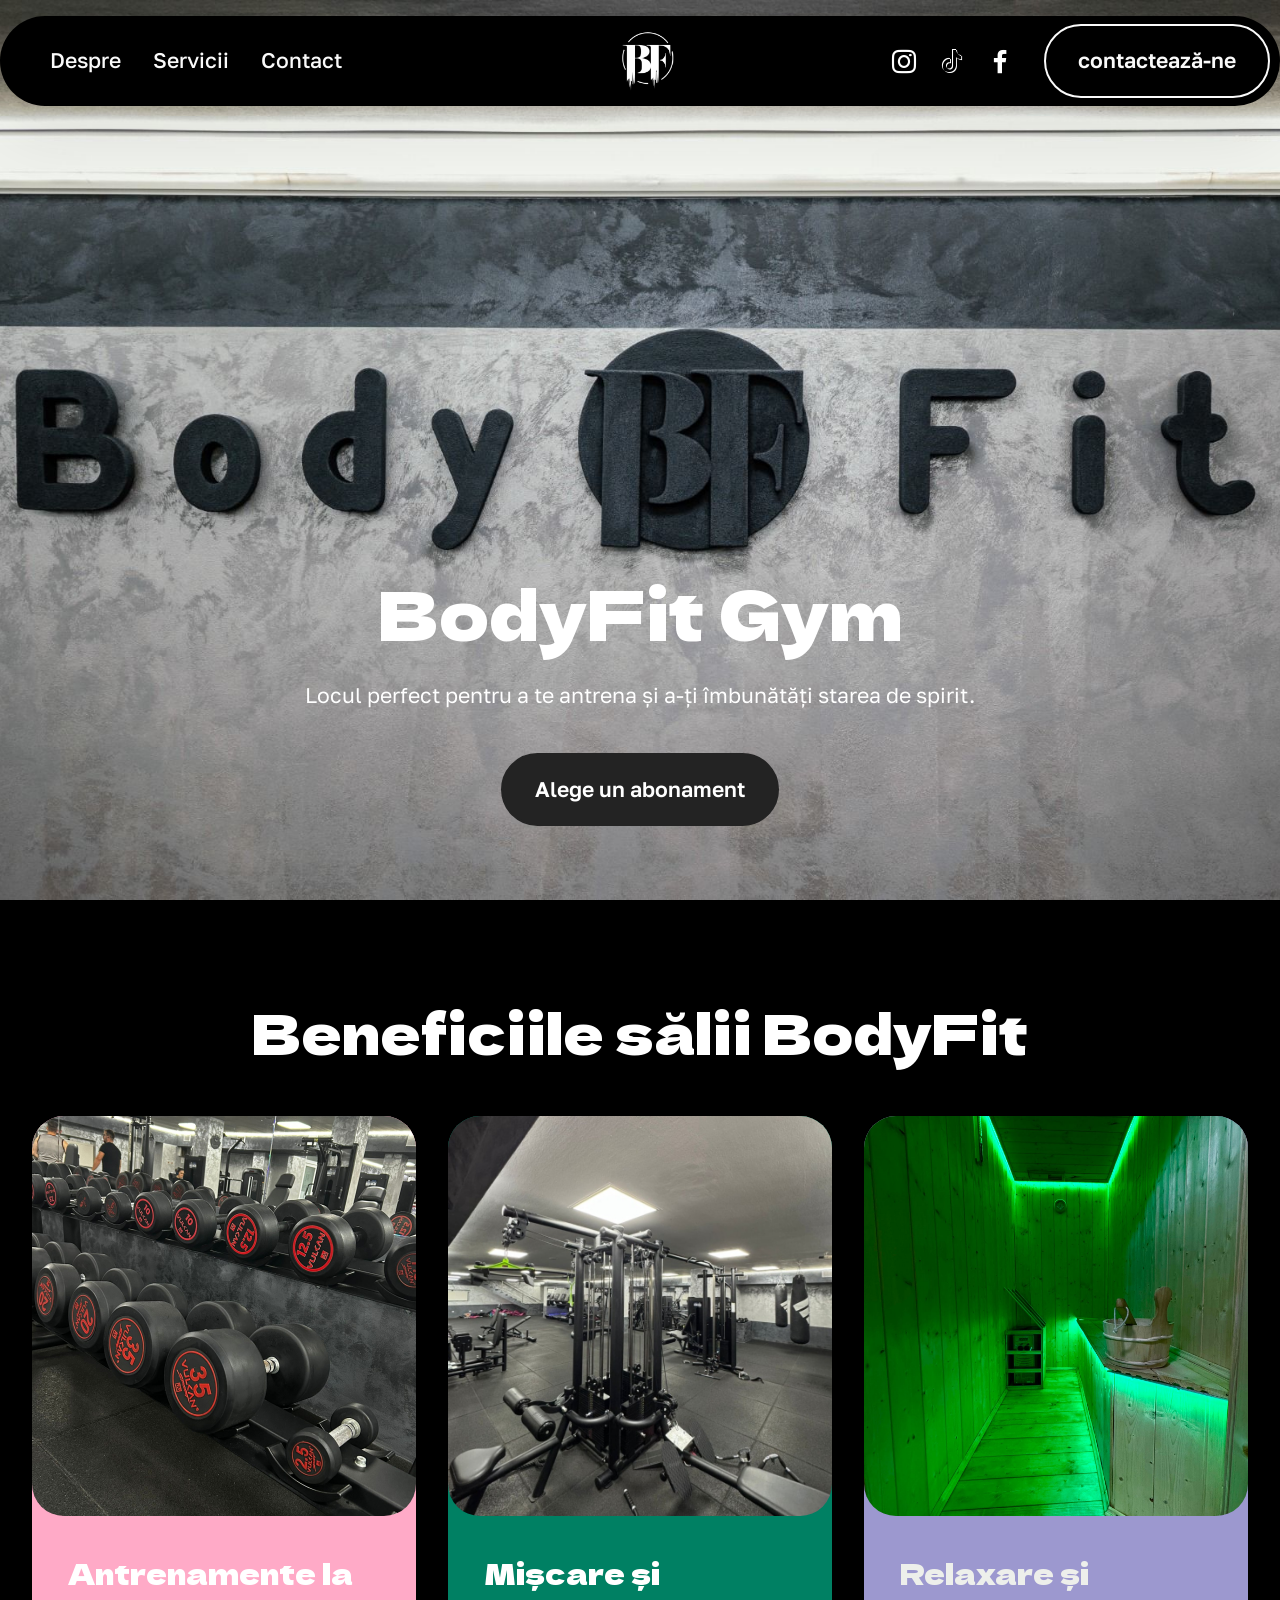
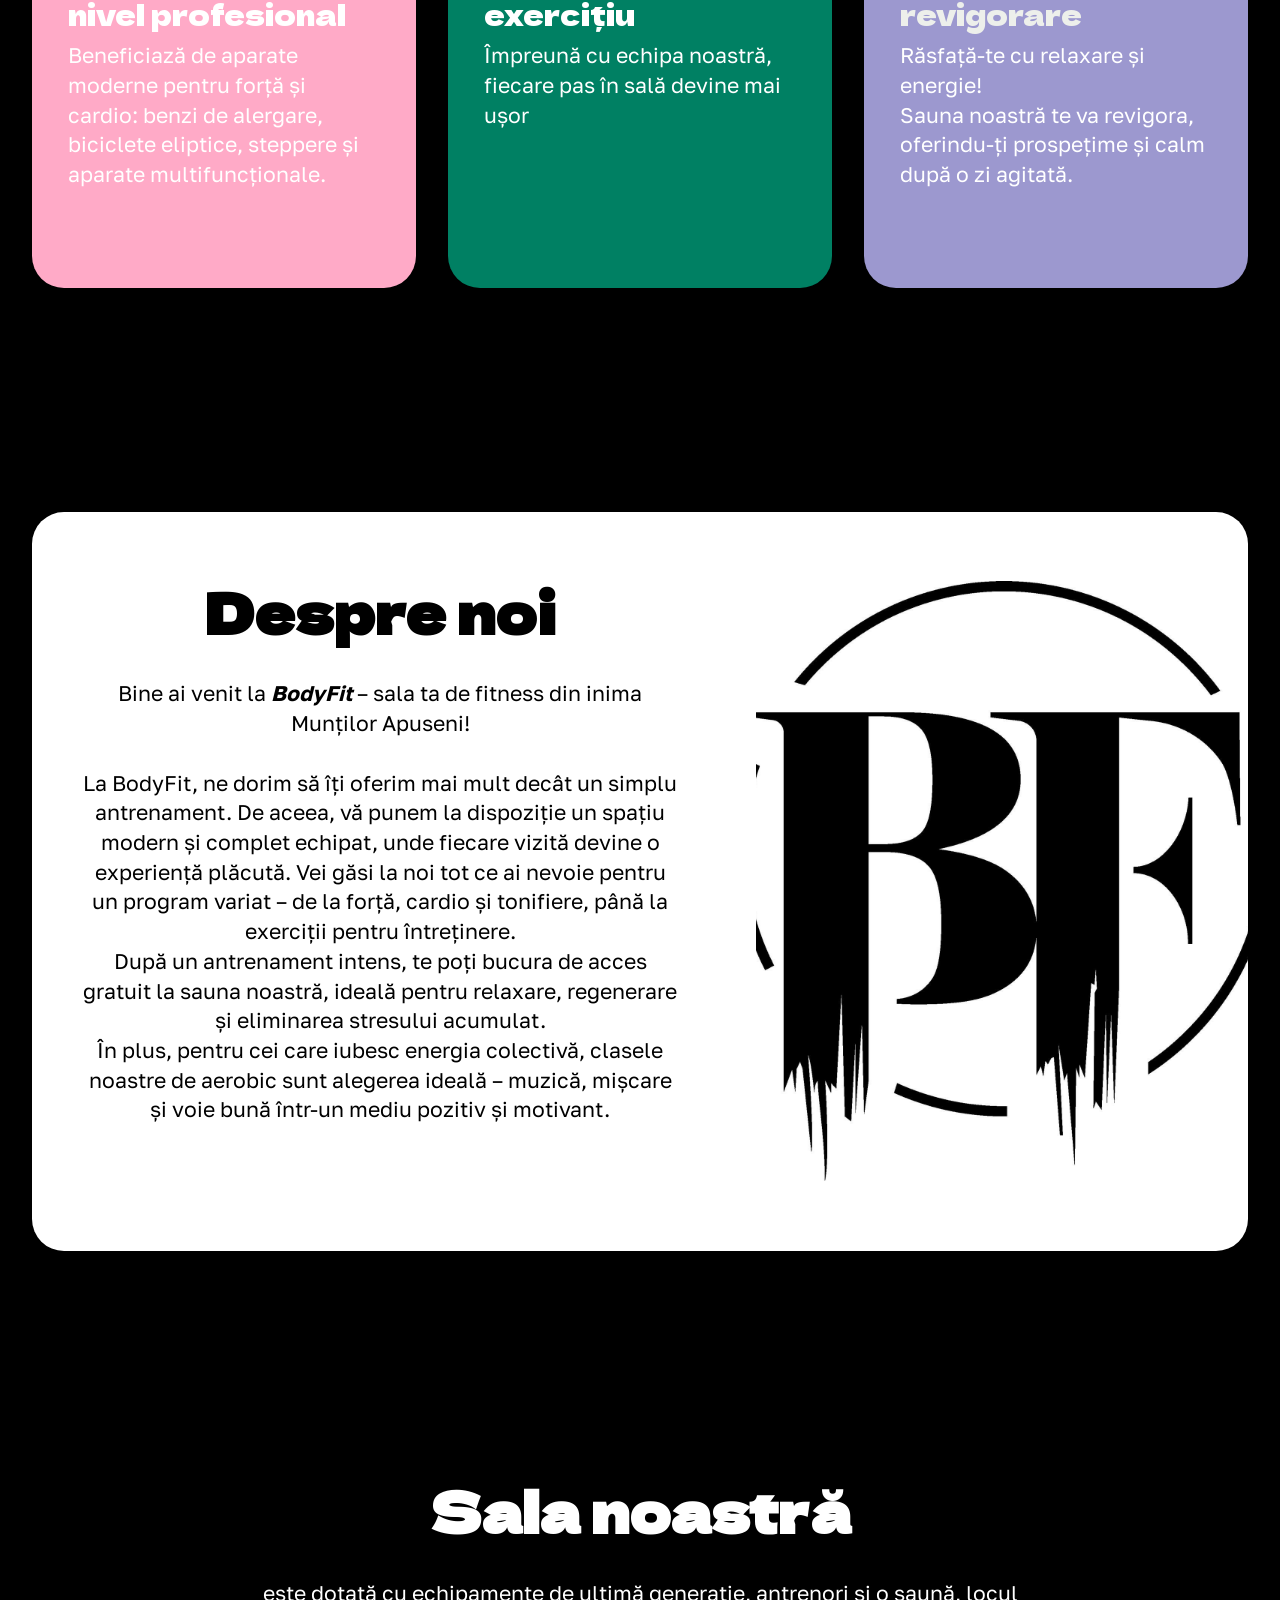
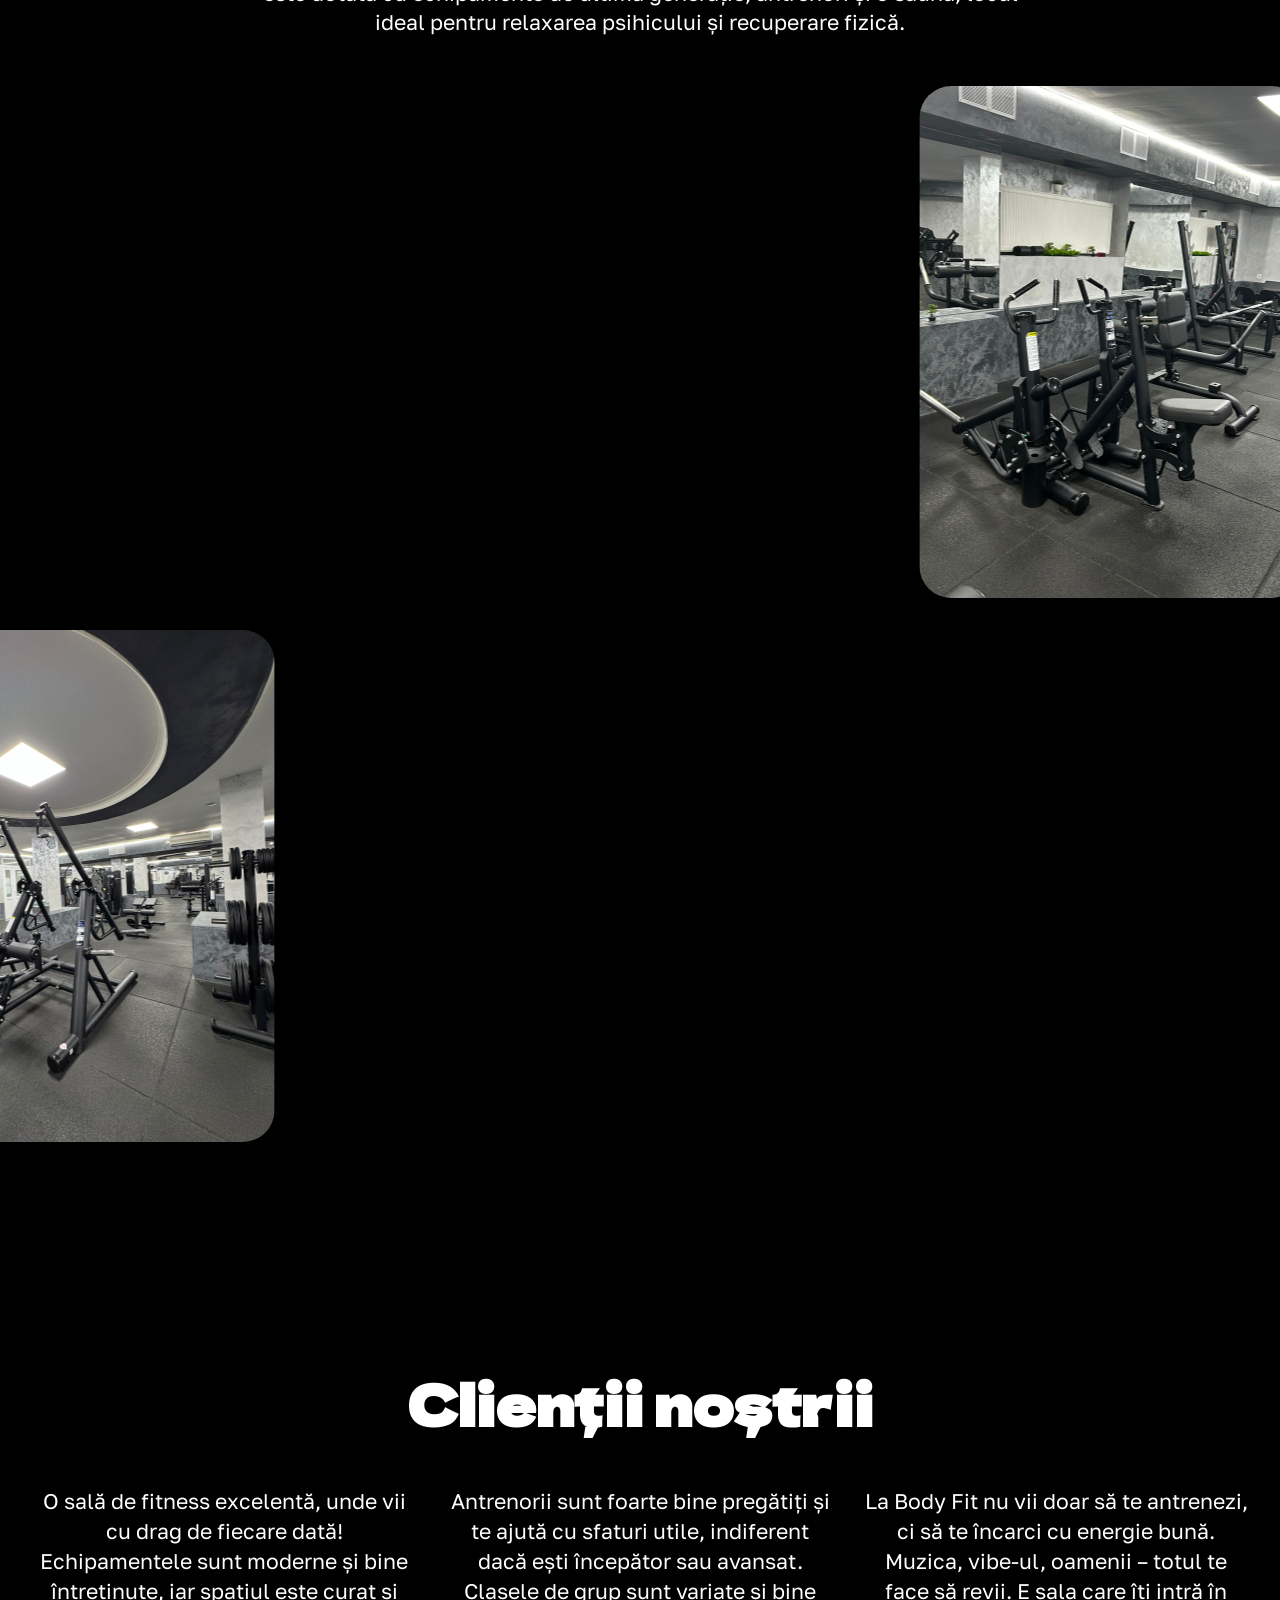
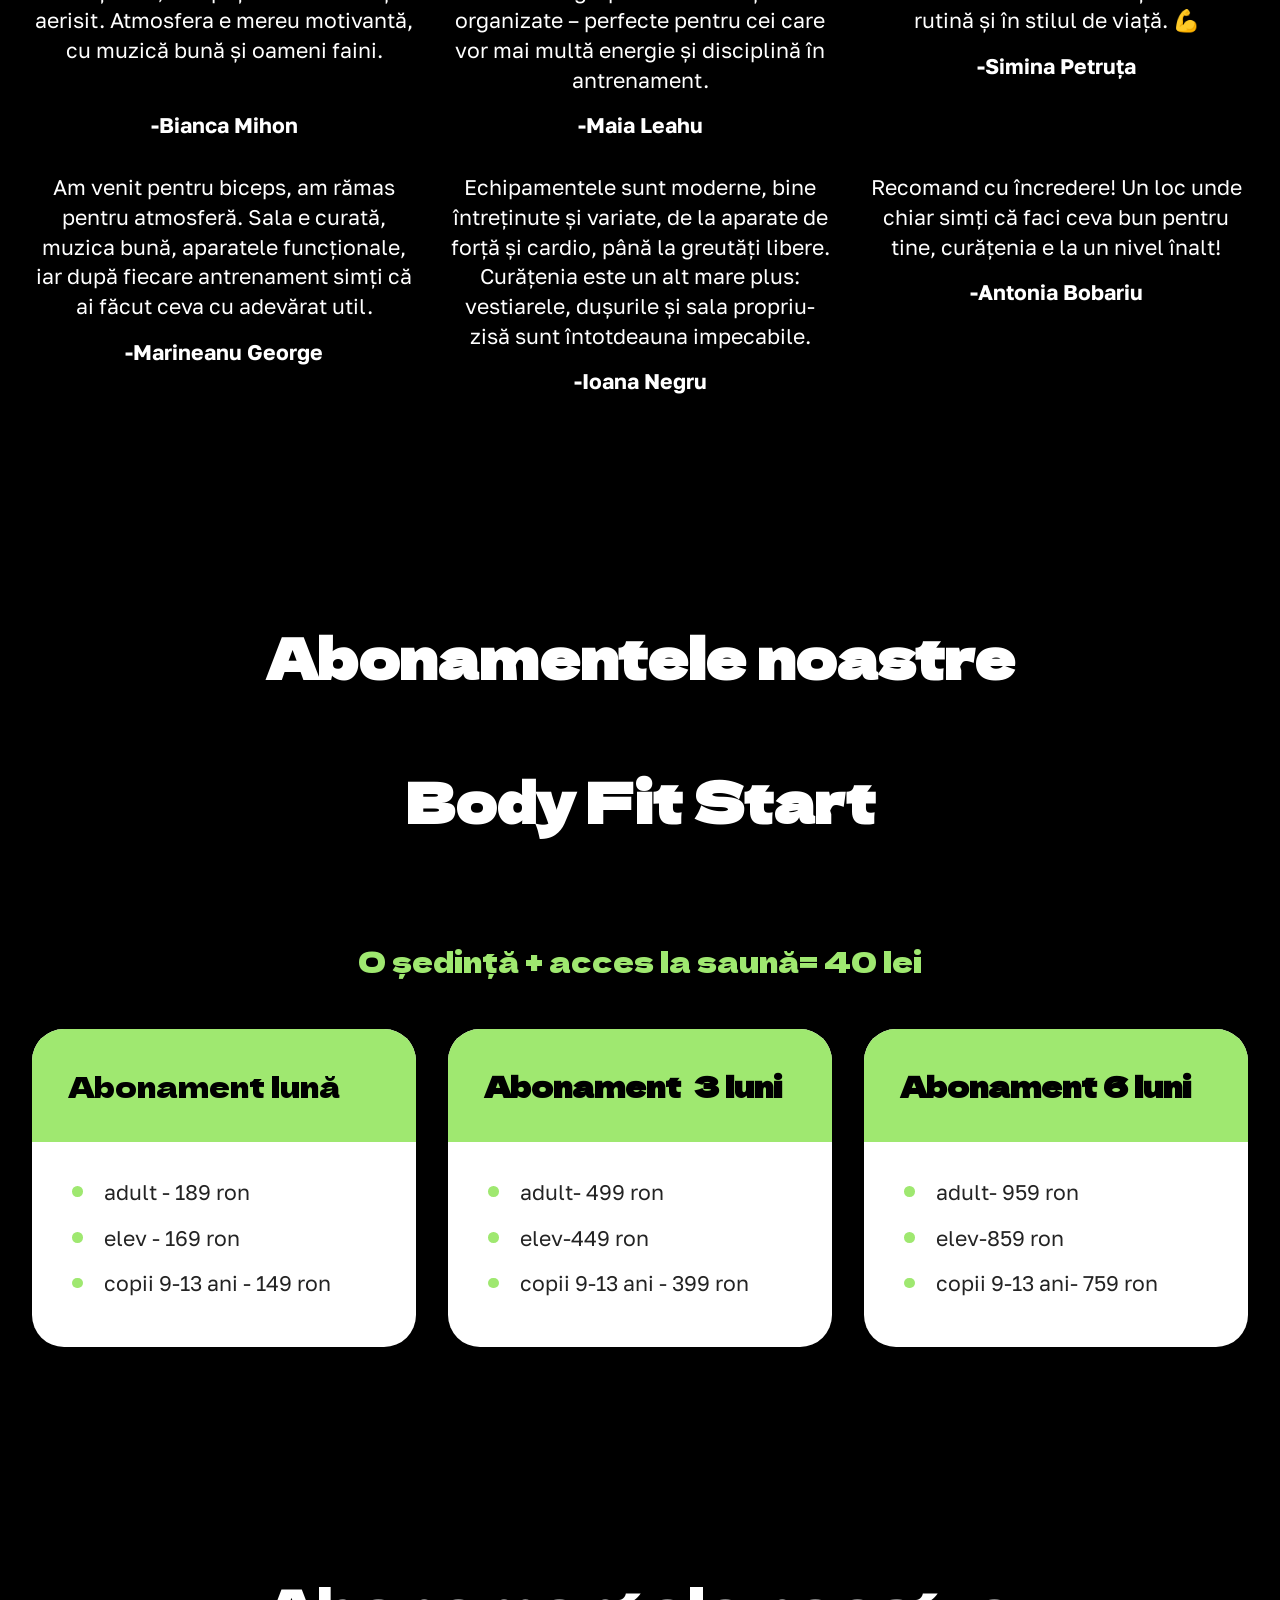
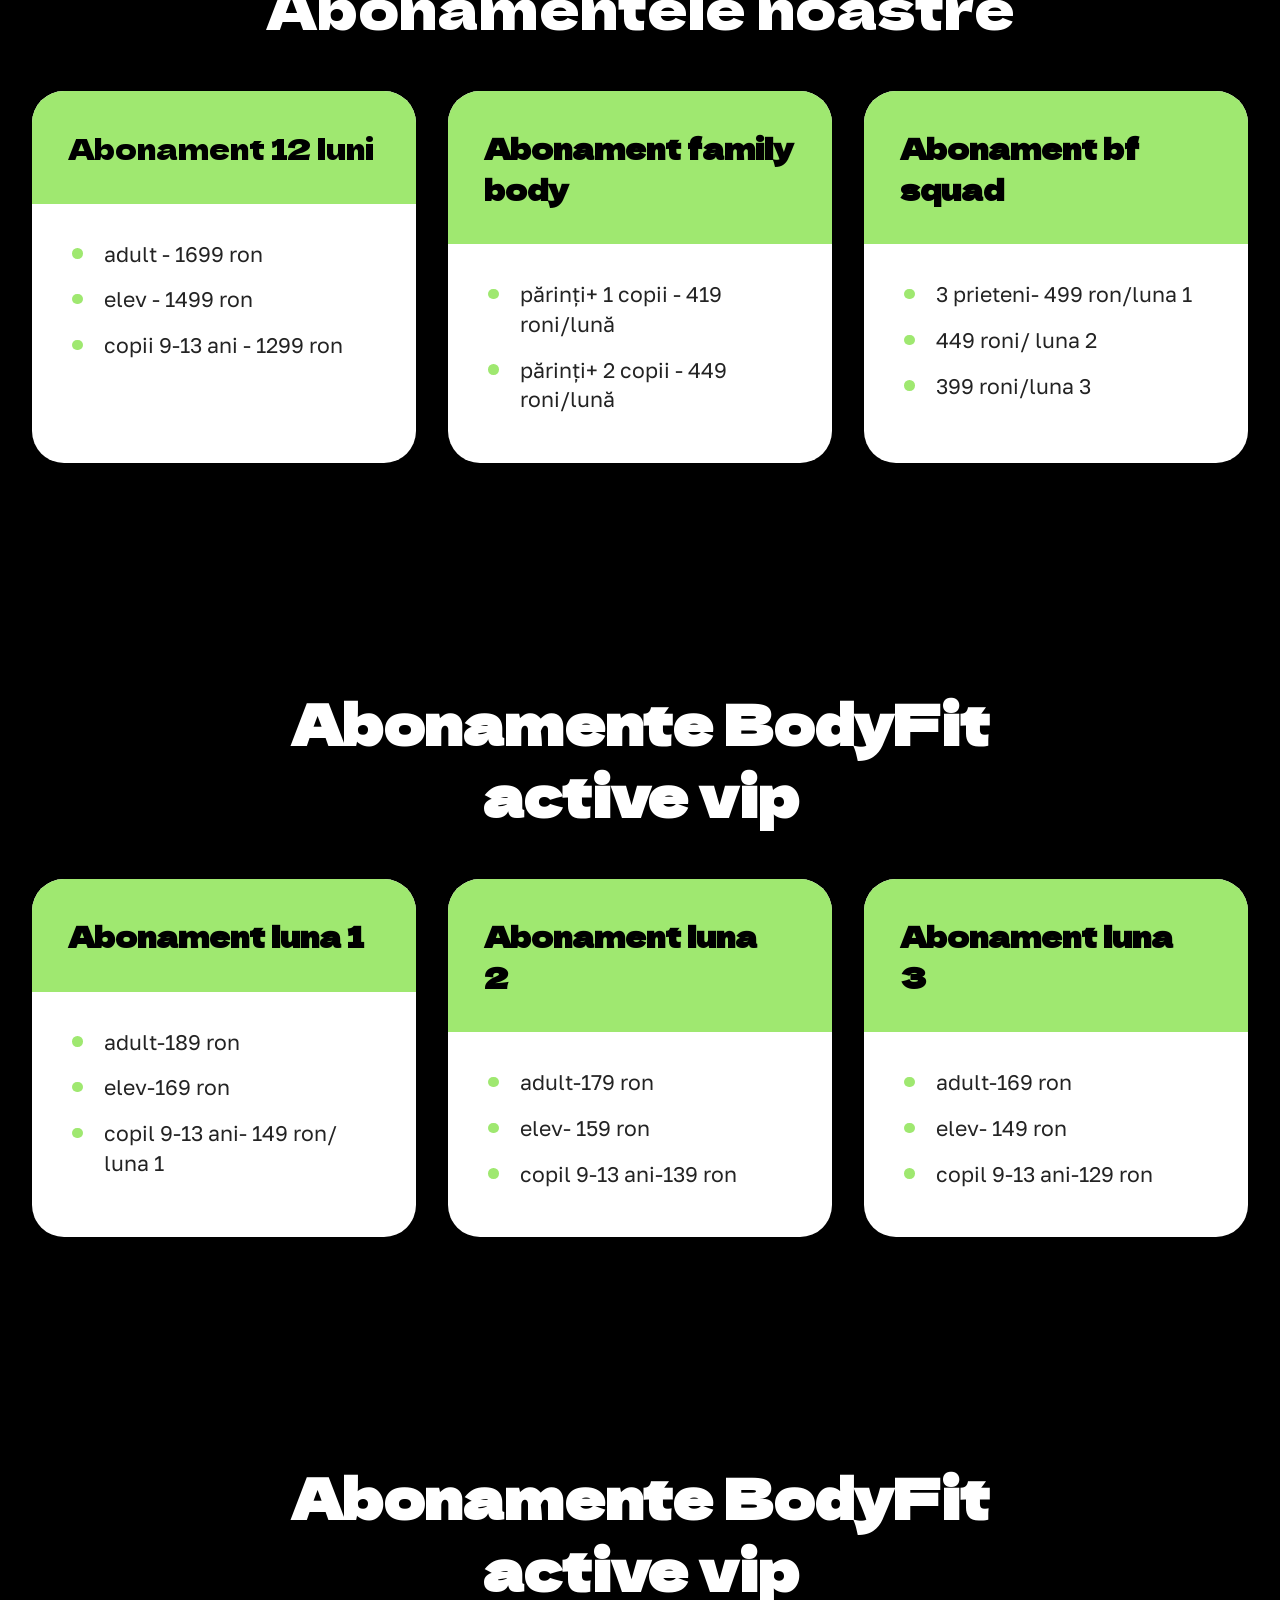
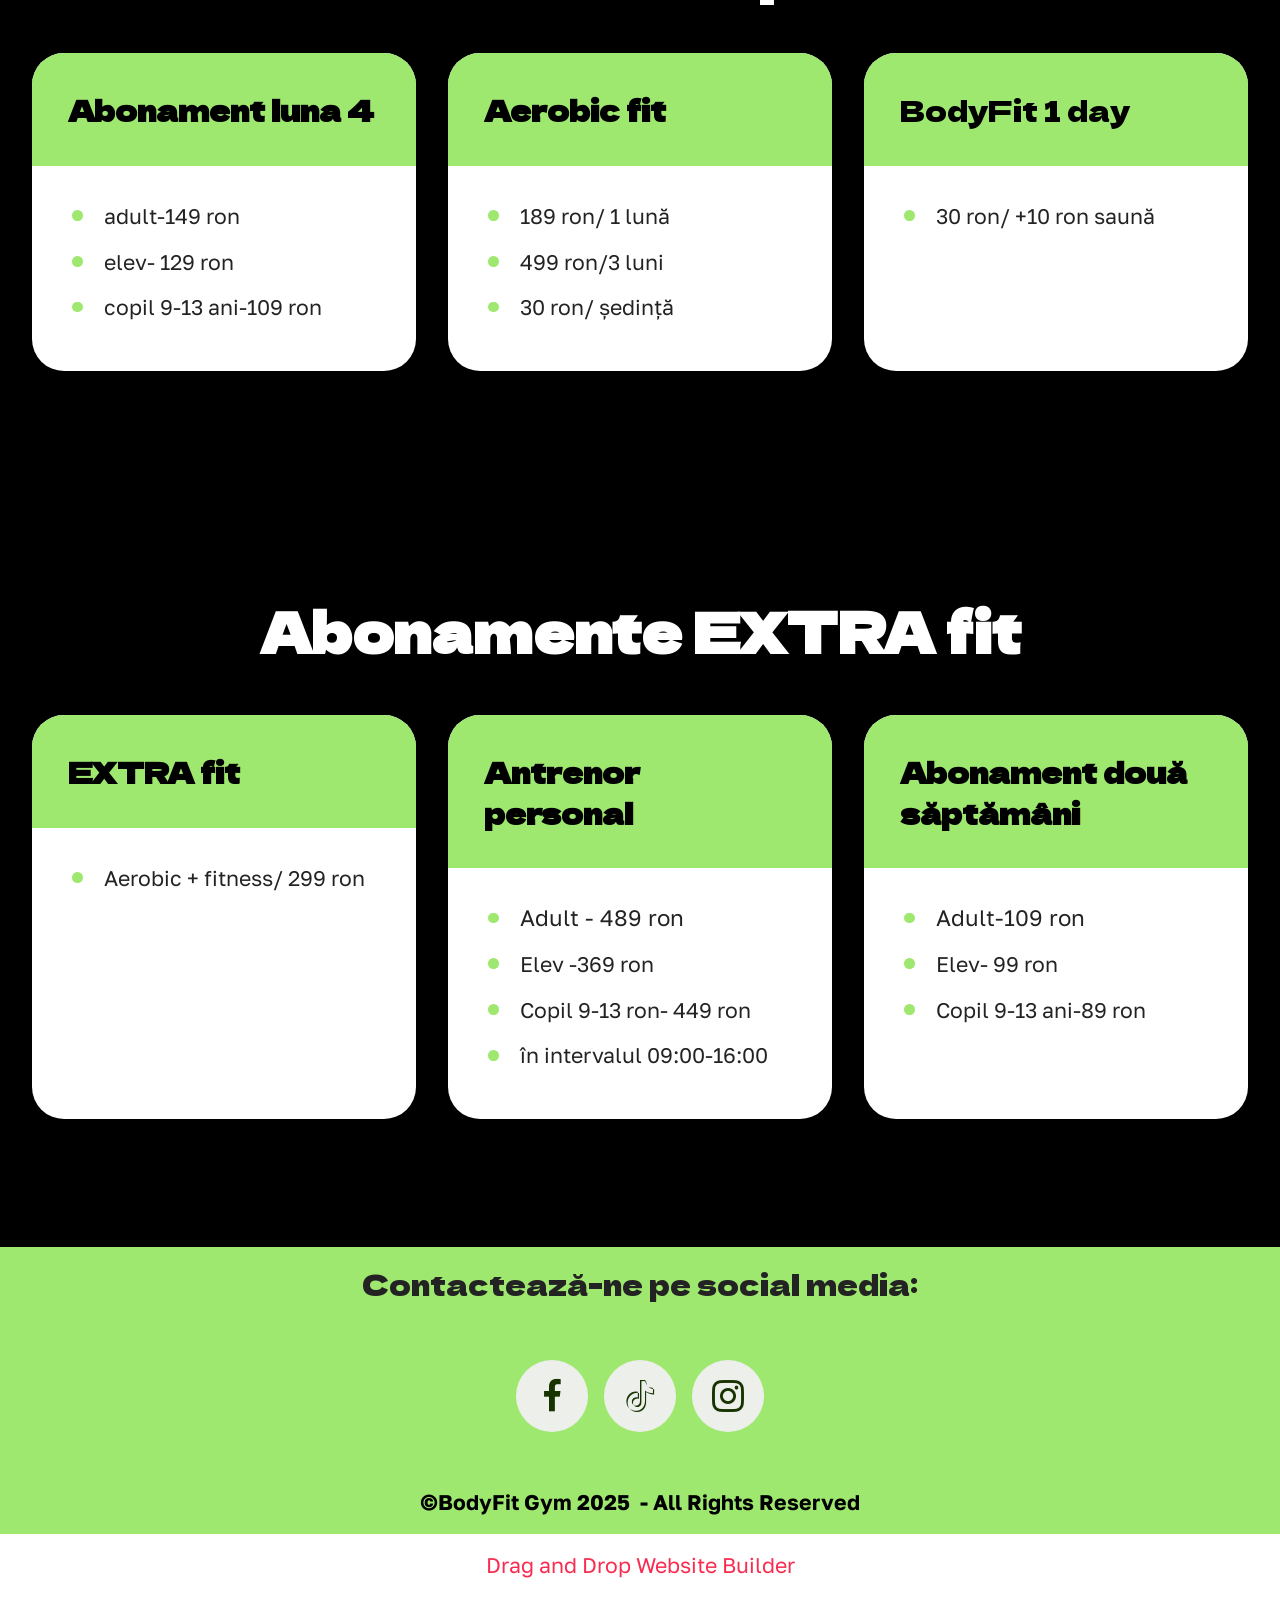
==== index.html @ b7c8b543 "Add files via upload" ====
<!DOCTYPE html>
<html  >
<head>
  <!-- Site made with Mobirise Website Builder v6.1.4, https://mobirise.com -->
  <meta charset="UTF-8">
  <meta http-equiv="X-UA-Compatible" content="IE=edge">
  <meta name="generator" content="Mobirise v6.1.4, mobirise.com">
  <meta name="viewport" content="width=device-width, initial-scale=1, minimum-scale=1">
  <link rel="shortcut icon" href="assets/images/colored-logo-2.png" type="image/x-icon">
  <meta name="description" content="">
  
  
  <title>despre</title>
  <link rel="stylesheet" href="assets/web/assets/mobirise-icons2/mobirise2.css">
  <link rel="stylesheet" href="assets/bootstrap/css/bootstrap.min.css">
  <link rel="stylesheet" href="assets/parallax/jarallax.css">
  <link rel="stylesheet" href="assets/dropdown/css/style.css">
  <link rel="stylesheet" href="assets/socicon/css/styles.css">
  <link rel="stylesheet" href="assets/theme/css/style.css">
  <link rel="preload" href="https://fonts.googleapis.com/css?family=Dela+Gothic+One:400&display=swap" as="style" onload="this.onload=null;this.rel='stylesheet'">
  <noscript><link rel="stylesheet" href="https://fonts.googleapis.com/css?family=Dela+Gothic+One:400&display=swap"></noscript>
  <link rel="preload" href="https://fonts.googleapis.com/css?family=Golos+Text:400,500,600,700,800,900&display=swap" as="style" onload="this.onload=null;this.rel='stylesheet'">
  <noscript><link rel="stylesheet" href="https://fonts.googleapis.com/css?family=Golos+Text:400,500,600,700,800,900&display=swap"></noscript>
  <link rel="preload" as="style" href="assets/mobirise/css/mbr-additional.css?v=1BremH"><link rel="stylesheet" href="assets/mobirise/css/mbr-additional.css?v=1BremH" type="text/css">

  
  
  
</head>
<body>
  
  <section data-bs-version="5.1" class="menu menu3 cid-tHeG7yune1" once="menu" id="menu03-2">
	

	<nav class="navbar navbar-dropdown navbar-fixed-top navbar-expand-lg">
		<div class="container">
			<div class="navbar-brand">
				<span class="navbar-logo">
					<a href="index.html#header17-0">
						<img src="assets/images/colored-logo-2.png" alt="Mobirise Website Builder" style="height: 3.6rem;">
					</a>
				</span>
				
			</div>
			<button class="navbar-toggler" type="button" data-toggle="collapse" data-bs-toggle="collapse" data-target="#navbarSupportedContent" data-bs-target="#navbarSupportedContent" aria-controls="navbarNavAltMarkup" aria-expanded="false" aria-label="Toggle navigation">
				<div class="hamburger">
					<span></span>
					<span></span>
					<span></span>
					<span></span>
				</div>
			</button>
			<div class="collapse navbar-collapse" id="navbarSupportedContent">
				<ul class="navbar-nav nav-dropdown" data-app-modern-menu="true"><li class="nav-item">
						<a class="nav-link link show text-white text-primary display-4" href="index.html#article05-1" aria-expanded="false">Despre<strong></strong></a>
					</li><li class="nav-item">
						<a class="nav-link link text-white text-primary display-4" href="page1.html#gallery01-2">Servicii<strong></strong></a>
					</li>
					
					<li class="nav-item">
						<a class="nav-link link text-white text-primary display-4" href="index.html#header17-0">Contact</a>
					</li></ul>
				<div class="icons-menu">
					<a class="iconfont-wrapper" href="https://www.instagram.com/bodyfitcampeni/" target="_blank">
						<span class="p-2 mbr-iconfont socicon-instagram socicon"></span>
					</a>
					<a class="iconfont-wrapper" href="https://www.tiktok.com/@bodyfitcampeni" target="_blank">
						<span class="p-2 mbr-iconfont socicon-tiktok socicon"></span>
					</a>
					<a class="iconfont-wrapper" href="https://www.facebook.com/people/BodyFit/61553692670336/?ref=_xav_ig_profile_page_web#" target="_blank">
						<span class="p-2 mbr-iconfont socicon-facebook socicon"></span>
					</a>
					
				</div>
				<div class="navbar-buttons mbr-section-btn"><a class="btn btn-white-outline display-4" href="page2.html#contacts02-6">contactează-ne</a></div>
			</div>
		</div>
	</nav>
</section>

<section data-bs-version="5.1" class="header16 cid-uWtTdJhkyo mbr-fullscreen mbr-parallax-background" id="header17-0">
  
  
  <div class="container-fluid">
    <div class="row">
      <div class="content-wrap col-12 col-md-12">
        <h1 class="mbr-section-title mbr-fonts-style mbr-white mb-4 display-1">BodyFit Gym</h1>
        
        <p class="mbr-fonts-style mbr-text mbr-white mb-4 display-7">Locul perfect pentru a te antrena și a-ți îmbunătăți starea de spirit.</p>
        <div class="mbr-section-btn"><a class="btn btn-black display-7" href="index.html#pricing03-o">Alege un abonament</a></div>
      </div>
    </div>
  </div>
</section>

<section data-bs-version="5.1" class="features1 cid-tIsi3HZcCy" id="features01-0">
  

  
  
  <div class="container-fluid">
    <div class="row justify-content-center mb-5">
      <div class="col-12">
        <h3 class="mbr-section-title mbr-fonts-style align-center mb-0 display-2">Beneficiile sălii BodyFit</h3>
        
      </div>
    </div>
    <div class="row justify-content-center">
      <div class="col-sm-6 col-md-12 mb-3 mb-lg-0 col-lg-4">
        <div class="card-wrap card1">
          <div class="image-wrap">
            <img src="assets/images/fitness-4.jpg" alt="Mobirise Website Builder">
            
          </div>
          <div class="content-wrap">
            <h5 class="mbr-card-title card-title1 mbr-fonts-style align-left mb-2 display-5">Antrenamente la nivel profesional&nbsp;</h5>
            
            <p class="card-text1 mbr-fonts-style align-left mb-3 display-7">Beneficiază de aparate moderne pentru forță și cardio: benzi de alergare, biciclete eliptice, steppere și aparate multifuncționale.<br><br></p>
            
          </div>
        </div>
      </div>

      <div class="col-sm-6 col-md-12 mb-3 mb-lg-0 col-lg-4">
        <div class="card-wrap card2">
          <div class="image-wrap">
            <img src="assets/images/fitness207-883x1177.jpeg" alt="Mobirise Website Builder">
            
          </div>
          <div class="content-wrap">
            <h5 class="mbr-card-title card-title2 mbr-fonts-style align-left mb-2 display-5">Mișcare și exercițiu</h5>
            
            <p class="card-text2 mbr-fonts-style align-left mb-3 display-7">Împreună cu echipa noastră, fiecare pas în sală devine mai ușor<br>
            </p>
            
          </div>
        </div>
      </div>
      <div class="col-sm-6 col-md-12 mb-3 mb-lg-0 col-lg-4">
        <div class="card-wrap card3">
          <div class="image-wrap">
            <img src="assets/images/sauna-1.jpg" alt="Mobirise Website Builder">
            
          </div>
          <div class="content-wrap">
            <h5 class="mbr-card-title card-title3 mbr-fonts-style align-left mb-2 display-5">Relaxare și&nbsp; revigorare</h5>
            
            <p class="card-text3 mbr-fonts-style align-left mb-3 display-7">Răsfață-te cu relaxare și energie! <br>Sauna noastră te va revigora, oferindu-ți prospețime și calm după&nbsp;o&nbsp;zi&nbsp;agitată.</p>
            
          </div>
        </div>
      </div>

      
    </div>
  </div>
</section>

<section data-bs-version="5.1" class="article05 cid-tIsj2q7oBw" id="article05-1">
  

  
  

  <div class="container">
    <div class="row justify-content-center align-items-center">
      <div class="col-12">
        <div class="card-wrapper">
          <div class="row">
            <div class="col-12 col-md-12 col-lg-5 image-wrapper">
              <img class="w-100" src="assets/images/logo-sus-body-fit.jpg" alt="Mobirise Website Builder">
            </div>
            <div class="col-12 col-lg col-md-12">
              <div class="text-wrapper align-left">
                <h1 class="mbr-section-title mbr-fonts-style mb-4 display-2"><strong>Despre noi</strong></h1>
                <p class="mbr-text mbr-fonts-style mb-4 display-7">Bine ai venit la <em><strong>BodyFit</strong> </em>– sala ta de fitness din inima Munților Apuseni! <br><br>La BodyFit, ne dorim să îți oferim mai mult decât un simplu antrenament. De aceea, vă punem la dispoziție un spațiu modern și complet echipat, unde fiecare vizită devine o experiență plăcută. Vei găsi la noi tot ce ai nevoie pentru un program variat – de la forță, cardio și tonifiere, până la exerciții pentru întreținere. <br>După un antrenament intens, te poți bucura de acces gratuit la sauna noastră, ideală pentru relaxare, regenerare și eliminarea stresului acumulat. <br>În plus, pentru cei care iubesc energia colectivă, clasele noastre de aerobic sunt alegerea ideală – muzică, mișcare și voie bună într-un mediu pozitiv și motivant.<br><br></p>
                
              </div>
            </div>
          </div>
        </div>
      </div>
    </div>
  </div>
</section>

<section data-bs-version="5.1" class="gallery4 cid-uWzt0JCtFZ" id="gallery04-m">
  
  
  <div class="container-fluid gallery-wrapper">
    <div class="row justify-content-center">
      <div class="col-12 content-head">
        <div class="mbr-section-head mb-5">
          <h4 class="mbr-section-title mbr-fonts-style align-center mb-0 display-2"><strong>Sala noastră</strong></h4>
          <h5 class="mbr-section-subtitle mbr-fonts-style align-center mb-0 mt-4 display-7">este dotată cu echipamente de ultimă generație, antrenori și o saună, locul ideal pentru relaxarea psihicului și recuperare fizică.</h5>
        </div>
      </div>
    </div>
    <div class="grid-container">
      <div class="grid-container-1" style="transform: translate3d(-200px, 0px, 0px);">
        <div class="grid-item">
          <img src="assets/images/fitness-11.jpg" alt="Mobirise Website Builder">
        </div>
        <div class="grid-item">
          <img src="assets/images/sala-4.jpg" alt="Mobirise Website Builder">
        </div>
        <div class="grid-item">
          <img src="assets/images/fitness-5.jpg" alt="Mobirise Website Builder">
        </div>
        <div class="grid-item">
          <img src="assets/images/sala-2.jpg" alt="Mobirise Website Builder">
        </div>
      </div>
      <div class="grid-container-2" style="transform: translate3d(-70px, 0px, 0px);">
        <div class="grid-item">
          <img src="assets/images/sala-3.jpg" alt="Mobirise Website Builder">
        </div>
        <div class="grid-item">
          <img src="assets/images/sauna-1.jpg" alt="Mobirise Website Builder">
        </div>
        <div class="grid-item">
          <img src="assets/images/sauna-2.jpg" alt="Mobirise Website Builder">
        </div>
        <div class="grid-item">
          <img src="assets/images/fitness-8.jpg" alt="Mobirise Website Builder">
        </div>
      </div>
    </div>
  </div>
</section>

<section data-bs-version="5.1" class="people05 cid-uWvS8Jtntx" id="people05-8">
	

	
	
	<div class="container">
		<div class="row mb-5 justify-content-center">
			<div class="col-12 mb-0 content-head">
				<h3 class="mbr-section-title mbr-fonts-style align-center mb-0 display-2"><strong>Clienții noștrii</strong></h3>
				
			</div>
		</div>
		<div class="row">
			<div class="item features-without-image col-12 col-md-6 col-lg-4 active">
				<div class="item-wrapper">
					<div class="card-box align-left">
						<p class="card-text mbr-fonts-style display-7">O sală de fitness excelentă, unde vii cu drag de fiecare dată! Echipamentele sunt moderne și bine întreținute, iar spațiul este curat și aerisit. Atmosfera e mereu motivantă, cu muzică bună și oameni faini.<br><br></p>
						
						<h5 class="card-title mbr-fonts-style display-7"><strong>-Bianca Mihon</strong></h5>
					</div>
				</div>
			</div>
			<div class="item features-without-image col-12 col-md-6 col-lg-4">
				<div class="item-wrapper">
					<div class="card-box align-left">
						<p class="card-text mbr-fonts-style display-7">Antrenorii sunt foarte bine pregătiți și te ajută cu sfaturi utile, indiferent dacă ești începător sau avansat. Clasele de grup sunt variate și bine organizate – perfecte pentru cei care vor mai multă energie și disciplină în antrenament.</p>
						
						<h5 class="card-title mbr-fonts-style display-7"><strong>-Maia Leahu</strong></h5>
					</div>
				</div>
			</div>
			<div class="item features-without-image col-12 col-md-6 col-lg-4">
				<div class="item-wrapper">
					<div class="card-box align-left">
						<p class="card-text mbr-fonts-style display-7">La Body Fit nu vii doar să te antrenezi, ci să te încarci cu energie bună. Muzica, vibe-ul, oamenii – totul te face să revii. E sala care îți intră în rutină și în stilul de viață. 💪</p>
						
						<h5 class="card-title mbr-fonts-style display-7"><strong>-Simina Petruța</strong></h5>
					</div>
				</div>
			</div><div class="item features-without-image col-12 col-md-6 col-lg-4">
				<div class="item-wrapper">
					<div class="card-box align-left">
						<p class="card-text mbr-fonts-style display-7">Am venit pentru biceps, am rămas pentru atmosferă. Sala e curată, muzica bună, aparatele funcționale, iar după fiecare antrenament simți că ai făcut ceva cu adevărat util.</p>
						
						<h5 class="card-title mbr-fonts-style display-7">
							<strong>-Marineanu George</strong></h5>
					</div>
				</div>
			</div><div class="item features-without-image col-12 col-md-6 col-lg-4">
				<div class="item-wrapper">
					<div class="card-box align-left">
						<p class="card-text mbr-fonts-style display-7">Echipamentele sunt moderne, bine întreținute și variate, de la aparate de forță și cardio, până la greutăți libere. Curățenia este un alt mare plus: vestiarele, dușurile și sala propriu-zisă sunt întotdeauna impecabile.</p>
						
						<h5 class="card-title mbr-fonts-style display-7"><strong>-Ioana Negru</strong></h5>
					</div>
				</div>
			</div>
			
			
			<div class="item features-without-image col-12 col-md-6 col-lg-4">
				<div class="item-wrapper">
					<div class="card-box align-left">
						<p class="card-text mbr-fonts-style display-7">Recomand cu încredere! Un loc unde chiar simți că faci ceva bun pentru tine, curățenia e la un nivel înalt!</p>
						
						<h5 class="card-title mbr-fonts-style display-7"><strong>-Antonia Bobariu</strong></h5>
					</div>
				</div>
			</div>
		</div>
	</div>
</section>

<section data-bs-version="5.1" class="pricing03 cid-uWzwGZtIGx" id="pricing03-o">
  

  
  <div class="container">
    <div class="row justify-content-center">
      <div class="col-12 content-head">
        <div class="mbr-section-head mb-5">
          <h4 class="mbr-section-title mbr-fonts-style align-center mb-0 display-2"><strong>Abonamentele noastre</strong><br><br><strong>Body Fit Start</strong><strong><br></strong><br></h4>
          <h5 class="mbr-section-subtitle mbr-fonts-style align-center mt-4 mb-0 display-5">O ședință + acces la saună= 40 lei</h5>
        </div>
      </div>
    </div>
    <div class="row">
      
      
      <div class="item features-without-image col-12 col-md-6 col-lg-4 item-mb active">
        <div class="item-wrapper">
          <div class="item-head">
            <h5 class="item-title mbr-fonts-style mb-0 display-5">Abonament lună</h5>
            
          </div>
          <div class="item-content">
            
            
            <div class="counter-container mbr-text mbr-fonts-style display-7">
              <ul>
                <li>adult - 189 ron</li>
                <li>elev - 169 ron</li>
                <li>copii 9-13 ani - 149 ron</li>
              </ul>
            </div>
          </div>
          
        </div>
      </div><div class="item features-without-image col-12 col-md-6 col-lg-4 item-mb">
        <div class="item-wrapper">
          <div class="item-head">
            <h5 class="item-title mbr-fonts-style mb-0 display-5"><strong>Abonament&nbsp; 3 luni</strong></h5>
            
          </div>
          <div class="item-content">
            
            
            <div class="counter-container mbr-text mbr-fonts-style display-7">
              <ul>
                <li>adult- 499 ron</li>
                <li>elev-449 ron</li>
                <li>copii 9-13 ani - 399 ron</li>
              </ul>
            </div>
          </div>
          
        </div>
      </div><div class="item features-without-image col-12 col-md-6 col-lg-4 item-mb">
        <div class="item-wrapper">
          <div class="item-head">
            <h5 class="item-title mbr-fonts-style mb-0 display-5">
              <strong>Abonament 6 luni&nbsp;</strong></h5>
            
          </div>
          <div class="item-content">
            
            
            <div class="counter-container mbr-text mbr-fonts-style display-7">
              <ul>
                <li>adult- 959 ron</li>
                <li>elev-859 ron</li>
                <li>copii 9-13 ani- 759 ron</li>
              </ul>
            </div>
          </div>
          
        </div>
      </div>
    </div>
  </div>
</section>

<section data-bs-version="5.1" class="pricing03 cid-uWzzoIyahJ" id="pricing03-p">
  

  
  <div class="container">
    <div class="row justify-content-center">
      <div class="col-12 content-head">
        <div class="mbr-section-head mb-5">
          <h4 class="mbr-section-title mbr-fonts-style align-center mb-0 display-2">Abonamentele noastre</h4>
          
        </div>
      </div>
    </div>
    <div class="row">
      <div class="item features-without-image col-12 col-md-6 col-lg-4 item-mb active">
        <div class="item-wrapper">
          <div class="item-head">
            <h5 class="item-title mbr-fonts-style mb-0 display-5">Abonament 12 luni</h5>
            
          </div>
          <div class="item-content">
            
            
            <div class="counter-container mbr-text mbr-fonts-style display-7">
              <ul>
                <li>adult - 1699 ron</li>
                <li>elev - 1499 ron</li>
                <li>copii 9-13 ani - 1299 ron</li>
              </ul>
            </div>
          </div>
          
        </div>
      </div><div class="item features-without-image col-12 col-md-6 col-lg-4 item-mb">
        <div class="item-wrapper">
          <div class="item-head">
            <h5 class="item-title mbr-fonts-style mb-0 display-5"><strong>Abonament family body</strong></h5>
            
          </div>
          <div class="item-content">
            
            
            <div class="counter-container mbr-text mbr-fonts-style display-7">
              <ul>
                <li>părinți+ 1 copii - 419 roni/lună</li>
                <li>părinți+ 2 copii - 449 roni/lună</li>
              </ul>
            </div>
          </div>
          
        </div>
      </div><div class="item features-without-image col-12 col-md-6 col-lg-4 item-mb">
        <div class="item-wrapper">
          <div class="item-head">
            <h5 class="item-title mbr-fonts-style mb-0 display-5"><strong>Abonament bf squad</strong></h5>
            
          </div>
          <div class="item-content">
            
            
            <div class="counter-container mbr-text mbr-fonts-style display-7">
              <ul>
                <li>3 prieteni- 499 ron/luna 1</li>
                <li>449 roni/ luna 2</li>
                <li>399 roni/luna 3</li>
              </ul>
            </div>
          </div>
          
        </div>
      </div>
      
      
    </div>
  </div>
</section>

<section data-bs-version="5.1" class="pricing03 cid-uWzEqwiVyf" id="pricing03-t">
  

  
  <div class="container">
    <div class="row justify-content-center">
      <div class="col-12 content-head">
        <div class="mbr-section-head mb-5">
          <h4 class="mbr-section-title mbr-fonts-style align-center mb-0 display-2"><strong>Abonamente </strong><strong>BodyFit active vip</strong></h4>
          
        </div>
      </div>
    </div>
    <div class="row">
      
      
      <div class="item features-without-image col-12 col-md-6 col-lg-4 item-mb active">
        <div class="item-wrapper">
          <div class="item-head">
            <h5 class="item-title mbr-fonts-style mb-0 display-5"><strong>Abonament luna 1</strong></h5>
            
          </div>
          <div class="item-content">
            
            
            <div class="counter-container mbr-text mbr-fonts-style display-7">
              <ul>
                <li>adult-189 ron</li><li>elev-169 ron</li><li>copil 9-13 ani- 149 ron/&nbsp; luna 1</li>
              </ul>
            </div>
          </div>
          
        </div>
      </div><div class="item features-without-image col-12 col-md-6 col-lg-4 item-mb">
        <div class="item-wrapper">
          <div class="item-head">
            <h5 class="item-title mbr-fonts-style mb-0 display-5"><strong>Abonament luna</strong><br><strong>2</strong></h5>
            
          </div>
          <div class="item-content">
            
            
            <div class="counter-container mbr-text mbr-fonts-style display-7">
              <ul>
                <li>adult-179 ron</li><li>elev- 159 ron</li><li>copil 9-13 ani-139 ron</li>
              </ul>
            </div>
          </div>
          
        </div>
      </div><div class="item features-without-image col-12 col-md-6 col-lg-4 item-mb">
        <div class="item-wrapper">
          <div class="item-head">
            <h5 class="item-title mbr-fonts-style mb-0 display-5"><strong>Abonament luna</strong><br><strong>3</strong></h5>
            
          </div>
          <div class="item-content">
            
            
            <div class="counter-container mbr-text mbr-fonts-style display-7">
              <ul>
                <li>adult-169 ron</li><li>elev- 149 ron</li><li>copil 9-13 ani-129 ron</li>
              </ul>
            </div>
          </div>
          
        </div>
      </div>
    </div>
  </div>
</section>

<section data-bs-version="5.1" class="pricing03 cid-vaMcV0DwxF" id="pricing03-13">
  

  
  <div class="container">
    <div class="row justify-content-center">
      <div class="col-12 content-head">
        <div class="mbr-section-head mb-5">
          <h4 class="mbr-section-title mbr-fonts-style align-center mb-0 display-2"><strong>Abonamente </strong><strong>BodyFit active vip</strong></h4>
          
        </div>
      </div>
    </div>
    <div class="row">
      
      
      <div class="item features-without-image col-12 col-md-6 col-lg-4 item-mb active">
        <div class="item-wrapper">
          <div class="item-head">
            <h5 class="item-title mbr-fonts-style mb-0 display-5"><strong>Abonament luna 4</strong></h5>
            
          </div>
          <div class="item-content">
            
            
            <div class="counter-container mbr-text mbr-fonts-style display-7">
              <ul>
                <li>adult-149 ron</li><li>elev- 129 ron</li><li>copil 9-13 ani-109 ron</li>
              </ul>
            </div>
          </div>
          
        </div>
      </div><div class="item features-without-image col-12 col-md-6 col-lg-4 item-mb">
        <div class="item-wrapper">
          <div class="item-head">
            <h5 class="item-title mbr-fonts-style mb-0 display-5"><strong>Aerobic fit&nbsp;</strong></h5>
            
          </div>
          <div class="item-content">
            
            
            <div class="counter-container mbr-text mbr-fonts-style display-7">
              <ul>
                <li>189 ron/ 1 lună</li><li>499 ron/3 luni</li><li>30 ron/ ședință</li>
              </ul>
            </div>
          </div>
          
        </div>
      </div><div class="item features-without-image col-12 col-md-6 col-lg-4 item-mb">
        <div class="item-wrapper">
          <div class="item-head">
            <h5 class="item-title mbr-fonts-style mb-0 display-5">BodyFit 1 day</h5>
            
          </div>
          <div class="item-content">
            
            
            <div class="counter-container mbr-text mbr-fonts-style display-7">
              <ul>
                <li>30 ron/ +10 ron saună</li>
              </ul>
            </div>
          </div>
          
        </div>
      </div>
    </div>
  </div>
</section>

<section data-bs-version="5.1" class="pricing03 cid-vaMeJVTiTV" id="pricing03-14">
  

  
  <div class="container">
    <div class="row justify-content-center">
      <div class="col-12 content-head">
        <div class="mbr-section-head mb-5">
          <h4 class="mbr-section-title mbr-fonts-style align-center mb-0 display-2"><strong>Abonamente EXTRA fit</strong><br></h4>
          
        </div>
      </div>
    </div>
    <div class="row">
      
      
      <div class="item features-without-image col-12 col-md-6 col-lg-4 item-mb active">
        <div class="item-wrapper">
          <div class="item-head">
            <h5 class="item-title mbr-fonts-style mb-0 display-5"><strong>EXTRA fit</strong></h5>
            
          </div>
          <div class="item-content">
            
            
            <div class="counter-container mbr-text mbr-fonts-style display-7">
              <ul>
                <li>Aerobic + fitness/ 299 ron</li>
              </ul>
            </div>
          </div>
          
        </div>
      </div><div class="item features-without-image col-12 col-md-6 col-lg-4 item-mb">
        <div class="item-wrapper">
          <div class="item-head">
            <h5 class="item-title mbr-fonts-style mb-0 display-5"><strong>Antrenor personal&nbsp;</strong></h5>
            
          </div>
          <div class="item-content">
            
            
            <div class="counter-container mbr-text mbr-fonts-style display-7">
              <ul>
                <li><span style="font-size: 1.4rem;">Adult - 489 ron</span><br></li><li>Elev -369 ron</li><li>Copil 9-13 ron- 449 ron</li><li>în intervalul 09:00-16:00</li>
              </ul>
            </div>
          </div>
          
        </div>
      </div><div class="item features-without-image col-12 col-md-6 col-lg-4 item-mb">
        <div class="item-wrapper">
          <div class="item-head">
            <h5 class="item-title mbr-fonts-style mb-0 display-5"><strong>Abonament două săptămâni</strong></h5>
            
          </div>
          <div class="item-content">
            
            
            <div class="counter-container mbr-text mbr-fonts-style display-7">
              <ul>
                <li><span style="font-size: 1.4rem;">Adult-109 ron</span></li><li>Elev- 99 ron</li><li>Copil 9-13 ani-89 ron</li>
              </ul>
            </div>
          </div>
          
        </div>
      </div>
    </div>
  </div>
</section>

<section data-bs-version="5.1" class="footer3 cid-uWBFawNd1T" once="footers" id="footer03-y">

        

    

    <div class="container">
        <div class="row">
            <div class="row-links">
                <ul class="header-menu">
                  
                  
                  
                  
                <li class="header-menu-item mbr-fonts-style display-5">Contactează-ne pe social media:</li></ul>
              </div>

            <div class="col-12 mt-4">
                <div class="social-row">
                    <div class="soc-item">
                        <a href="https://www.facebook.com/people/BodyFit/61553692670336/?ref=_xav_ig_profile_page_web#" target="_blank">
                            <span class="mbr-iconfont display-7 socicon-facebook socicon"></span>
                        </a>
                    </div>
                    <div class="soc-item">
                        <a href="https://www.tiktok.com/@bodyfitcampeni" target="_blank">
                            <span class="mbr-iconfont socicon-tiktok socicon"></span>
                        </a>
                    </div>
                    <div class="soc-item">
                        <a href="https://www.instagram.com/bodyfitcampeni/" target="_blank">
                            <span class="mbr-iconfont socicon-instagram socicon"></span>
                        </a>
                    </div>
                    
                    
                </div>
            </div>
            <div class="col-12 mt-5">
                <p class="mbr-fonts-style copyright display-7"><strong>
                    ©BodyFit Gym 2025&nbsp; - All Rights Reserved
                </strong></p>
            </div>
        </div>
    </div>
</section><section class="display-7" style="padding: 0;align-items: center;justify-content: center;flex-wrap: wrap;    align-content: center;display: flex;position: relative;height: 4rem;"><a href="https://mobiri.se/3701371" style="flex: 1 1;height: 4rem;position: absolute;width: 100%;z-index: 1;"><img alt="" style="height: 4rem;" src="[data-uri]"></a><p style="margin: 0;text-align: center;" class="display-7">&#8204;</p><a style="z-index:1" href="https://mobirise.com/drag-drop-website-builder.html">Drag and Drop Website Builder</a></section><script src="assets/bootstrap/js/bootstrap.bundle.min.js"></script>  <script src="assets/parallax/jarallax.js"></script>  <script src="assets/smoothscroll/smooth-scroll.js"></script>  <script src="assets/ytplayer/index.js"></script>  <script src="assets/dropdown/js/navbar-dropdown.js"></script>  <script src="assets/scrollgallery/scroll-gallery.js"></script>  <script src="assets/theme/js/script.js"></script>  
  
  
</body>
</html>
---- assets/web/assets/mobirise-icons2/mobirise2.css ----
@font-face {
  font-family: 'Moririse2';
  font-display: swap;
  src:  url('mobirise2.eot?f2bix4');
  src:  url('mobirise2.eot?f2bix4#iefix') format('embedded-opentype'),
    url('mobirise2.ttf?f2bix4') format('truetype'),
    url('mobirise2.woff?f2bix4') format('woff'),
    url('mobirise2.svg?f2bix4#mobirise2') format('svg');
  font-weight: normal;
  font-style: normal;
}

[class^="mobi-"], [class*=" mobi-"] {
  /* use !important to prevent issues with browser extensions that change fonts */
  font-family: 'Moririse2' !important;
  speak: none;
  font-style: normal;
  font-weight: normal;
  font-variant: normal;
  text-transform: none;
  line-height: 1;

  /* Better Font Rendering =========== */
  -webkit-font-smoothing: antialiased;
  -moz-osx-font-smoothing: grayscale;
}

.mobi-mbri-add-submenu:before {
  content: "\e900";
}
.mobi-mbri-alert:before {
  content: "\e901";
}
.mobi-mbri-align-center:before {
  content: "\e902";
}
.mobi-mbri-align-justify:before {
  content: "\e903";
}
.mobi-mbri-align-left:before {
  content: "\e904";
}
.mobi-mbri-align-right:before {
  content: "\e905";
}
.mobi-mbri-android:before {
  content: "\e906";
}
.mobi-mbri-apple:before {
  content: "\e907";
}
.mobi-mbri-arrow-down:before {
  content: "\e908";
}
.mobi-mbri-arrow-next:before {
  content: "\e909";
}
.mobi-mbri-arrow-prev:before {
  content: "\e90a";
}
.mobi-mbri-arrow-up:before {
  content: "\e90b";
}
.mobi-mbri-bold:before {
  content: "\e90c";
}
.mobi-mbri-bookmark:before {
  content: "\e90d";
}
.mobi-mbri-bootstrap:before {
  content: "\e90e";
}
.mobi-mbri-briefcase:before {
  content: "\e90f";
}
.mobi-mbri-browse:before {
  content: "\e910";
}
.mobi-mbri-bulleted-list:before {
  content: "\e911";
}
.mobi-mbri-calendar:before {
  content: "\e912";
}
.mobi-mbri-camera:before {
  content: "\e913";
}
.mobi-mbri-cart-add:before {
  content: "\e914";
}
.mobi-mbri-cart-full:before {
  content: "\e915";
}
.mobi-mbri-cash:before {
  content: "\e916";
}
.mobi-mbri-change-style:before {
  content: "\e917";
}
.mobi-mbri-chat:before {
  content: "\e918";
}
.mobi-mbri-clock:before {
  content: "\e919";
}
.mobi-mbri-close:before {
  content: "\e91a";
}
.mobi-mbri-cloud:before {
  content: "\e91b";
}
.mobi-mbri-code:before {
  content: "\e91c";
}
.mobi-mbri-contact-form:before {
  content: "\e91d";
}
.mobi-mbri-credit-card:before {
  content: "\e91e";
}
.mobi-mbri-cursor-click:before {
  content: "\e91f";
}
.mobi-mbri-cust-feedback:before {
  content: "\e920";
}
.mobi-mbri-database:before {
  content: "\e921";
}
.mobi-mbri-delivery:before {
  content: "\e922";
}
.mobi-mbri-desktop:before {
  content: "\e923";
}
.mobi-mbri-devices:before {
  content: "\e924";
}
.mobi-mbri-down:before {
  content: "\e925";
}
.mobi-mbri-download-2:before {
  content: "\e926";
}
.mobi-mbri-download:before {
  content: "\e927";
}
.mobi-mbri-drag-n-drop-2:before {
  content: "\e928";
}
.mobi-mbri-drag-n-drop:before {
  content: "\e929";
}
.mobi-mbri-edit-2:before {
  content: "\e92a";
}
.mobi-mbri-edit:before {
  content: "\e92b";
}
.mobi-mbri-error:before {
  content: "\e92c";
}
.mobi-mbri-extension:before {
  content: "\e92d";
}
.mobi-mbri-features:before {
  content: "\e92e";
}
.mobi-mbri-file:before {
  content: "\e92f";
}
.mobi-mbri-flag:before {
  content: "\e930";
}
.mobi-mbri-folder:before {
  content: "\e931";
}
.mobi-mbri-gift:before {
  content: "\e932";
}
.mobi-mbri-github:before {
  content: "\e933";
}
.mobi-mbri-globe-2:before {
  content: "\e934";
}
.mobi-mbri-globe:before {
  content: "\e935";
}
.mobi-mbri-growing-chart:before {
  content: "\e936";
}
.mobi-mbri-hearth:before {
  content: "\e937";
}
.mobi-mbri-help:before {
  content: "\e938";
}
.mobi-mbri-home:before {
  content: "\e939";
}
.mobi-mbri-hot-cup:before {
  content: "\e93a";
}
.mobi-mbri-idea:before {
  content: "\e93b";
}
.mobi-mbri-image-gallery:before {
  content: "\e93c";
}
.mobi-mbri-image-slider:before {
  content: "\e93d";
}
.mobi-mbri-info:before {
  content: "\e93e";
}
.mobi-mbri-italic:before {
  content: "\e93f";
}
.mobi-mbri-key:before {
  content: "\e940";
}
.mobi-mbri-laptop:before {
  content: "\e941";
}
.mobi-mbri-layers:before {
  content: "\e942";
}
.mobi-mbri-left-right:before {
  content: "\e943";
}
.mobi-mbri-left:before {
  content: "\e944";
}
.mobi-mbri-letter:before {
  content: "\e945";
}
.mobi-mbri-like:before {
  content: "\e946";
}
.mobi-mbri-link:before {
  content: "\e947";
}
.mobi-mbri-lock:before {
  content: "\e948";
}
.mobi-mbri-login:before {
  content: "\e949";
}
.mobi-mbri-logout:before {
  content: "\e94a";
}
.mobi-mbri-magic-stick:before {
  content: "\e94b";
}
.mobi-mbri-map-pin:before {
  content: "\e94c";
}
.mobi-mbri-menu:before {
  content: "\e94d";
}
.mobi-mbri-mobile-2:before {
  content: "\e94e";
}
.mobi-mbri-mobile-horizontal:before {
  content: "\e94f";
}
.mobi-mbri-mobile:before {
  content: "\e950";
}
.mobi-mbri-mobirise:before {
  content: "\e951";
}
.mobi-mbri-more-horizontal:before {
  content: "\e952";
}
.mobi-mbri-more-vertical:before {
  content: "\e953";
}
.mobi-mbri-music:before {
  content: "\e954";
}
.mobi-mbri-new-file:before {
  content: "\e955";
}
.mobi-mbri-numbered-list:before {
  content: "\e956";
}
.mobi-mbri-opened-folder:before {
  content: "\e957";
}
.mobi-mbri-pages:before {
  content: "\e958";
}
.mobi-mbri-paper-plane:before {
  content: "\e959";
}
.mobi-mbri-paperclip:before {
  content: "\e95a";
}
.mobi-mbri-phone:before {
  content: "\e95b";
}
.mobi-mbri-photo:before {
  content: "\e95c";
}
.mobi-mbri-photos:before {
  content: "\e95d";
}
.mobi-mbri-pin:before {
  content: "\e95e";
}
.mobi-mbri-play:before {
  content: "\e95f";
}
.mobi-mbri-plus:before {
  content: "\e960";
}
.mobi-mbri-preview:before {
  content: "\e961";
}
.mobi-mbri-print:before {
  content: "\e962";
}
.mobi-mbri-protect:before {
  content: "\e963";
}
.mobi-mbri-question:before {
  content: "\e964";
}
.mobi-mbri-quote-left:before {
  content: "\e965";
}
.mobi-mbri-quote-right:before {
  content: "\e966";
}
.mobi-mbri-redo:before {
  content: "\e967";
}
.mobi-mbri-refresh:before {
  content: "\e968";
}
.mobi-mbri-responsive-2:before {
  content: "\e969";
}
.mobi-mbri-responsive:before {
  content: "\e96a";
}
.mobi-mbri-right:before {
  content: "\e96b";
}
.mobi-mbri-rocket:before {
  content: "\e96c";
}
.mobi-mbri-sad-face:before {
  content: "\e96d";
}
.mobi-mbri-sale:before {
  content: "\e96e";
}
.mobi-mbri-save:before {
  content: "\e96f";
}
.mobi-mbri-search:before {
  content: "\e970";
}
.mobi-mbri-setting-2:before {
  content: "\e971";
}
.mobi-mbri-setting-3:before {
  content: "\e972";
}
.mobi-mbri-setting:before {
  content: "\e973";
}
.mobi-mbri-share:before {
  content: "\e974";
}
.mobi-mbri-shopping-bag:before {
  content: "\e975";
}
.mobi-mbri-shopping-basket:before {
  content: "\e976";
}
.mobi-mbri-shopping-cart:before {
  content: "\e977";
}
.mobi-mbri-sites:before {
  content: "\e978";
}
.mobi-mbri-smile-face:before {
  content: "\e979";
}
.mobi-mbri-speed:before {
  content: "\e97a";
}
.mobi-mbri-star:before {
  content: "\e97b";
}
.mobi-mbri-success:before {
  content: "\e97c";
}
.mobi-mbri-sun:before {
  content: "\e97d";
}
.mobi-mbri-sun2:before {
  content: "\e97e";
}
.mobi-mbri-tablet-vertical:before {
  content: "\e97f";
}
.mobi-mbri-tablet:before {
  content: "\e980";
}
.mobi-mbri-target:before {
  content: "\e981";
}
.mobi-mbri-timer:before {
  content: "\e982";
}
.mobi-mbri-to-ftp:before {
  content: "\e983";
}
.mobi-mbri-to-local-drive:before {
  content: "\e984";
}
.mobi-mbri-touch-swipe:before {
  content: "\e985";
}
.mobi-mbri-touch:before {
  content: "\e986";
}
.mobi-mbri-trash:before {
  content: "\e987";
}
.mobi-mbri-underline:before {
  content: "\e988";
}
.mobi-mbri-undo:before {
  content: "\e989";
}
.mobi-mbri-unlink:before {
  content: "\e98a";
}
.mobi-mbri-unlock:before {
  content: "\e98b";
}
.mobi-mbri-up-down:before {
  content: "\e98c";
}
.mobi-mbri-up:before {
  content: "\e98d";
}
.mobi-mbri-update:before {
  content: "\e98e";
}
.mobi-mbri-upload-2:before {
  content: "\e98f";
}
.mobi-mbri-upload:before {
  content: "\e990";
}
.mobi-mbri-user-2:before {
  content: "\e991";
}
.mobi-mbri-user:before {
  content: "\e992";
}
.mobi-mbri-users:before {
  content: "\e993";
}
.mobi-mbri-video-play:before {
  content: "\e994";
}
.mobi-mbri-video:before {
  content: "\e995";
}
.mobi-mbri-watch:before {
  content: "\e996";
}
.mobi-mbri-website-theme-2:before {
  content: "\e997";
}
.mobi-mbri-website-theme:before {
  content: "\e998";
}
.mobi-mbri-wifi:before {
  content: "\e999";
}
.mobi-mbri-windows:before {
  content: "\e99a";
}
.mobi-mbri-zoom-in:before {
  content: "\e99b";
}
.mobi-mbri-zoom-out:before {
  content: "\e99c";
}
---- assets/parallax/jarallax.css ----
.jarallax {
    position: relative;
    z-index: 0;
}
.jarallax > .jarallax-img {
    position: absolute;
    object-fit: cover;
    /* support for plugin https://github.com/bfred-it/object-fit-images */
    font-family: 'object-fit: cover;';
    top: 0;
    left: 0;
    width: 100%;
    height: 100%;
    z-index: -1;
}
---- assets/dropdown/css/style.css ----
.navbar-dropdown {
  left: 0;
  padding: 0;
  position: absolute;
  right: 0;
  top: 0;
  transition: all 0.45s ease;
  z-index: 1030;
  background: #282828; }
  .navbar-dropdown .navbar-logo {
    margin-right: 0.8rem;
    transition: margin 0.3s ease-in-out;
    vertical-align: middle; }
    .navbar-dropdown .navbar-logo img {
      height: 3.125rem;
      transition: all 0.3s ease-in-out; }
    .navbar-dropdown .navbar-logo.mbr-iconfont {
      font-size: 3.125rem;
      line-height: 3.125rem; }
  .navbar-dropdown .navbar-caption {
    font-weight: 700;
    white-space: normal;
    vertical-align: -4px;
    line-height: 3.125rem !important; }
    .navbar-dropdown .navbar-caption, .navbar-dropdown .navbar-caption:hover {
      color: inherit;
      text-decoration: none; }
  .navbar-dropdown .mbr-iconfont + .navbar-caption {
    vertical-align: -1px; }
  .navbar-dropdown.navbar-fixed-top {
    position: fixed; }
  .navbar-dropdown .navbar-brand span {
    vertical-align: -4px; }
  .navbar-dropdown.bg-color.transparent {
    background: none; }
  .navbar-dropdown.navbar-short .navbar-brand {
    padding: 0.625rem 0; }
    .navbar-dropdown.navbar-short .navbar-brand span {
      vertical-align: -1px; }
  .navbar-dropdown.navbar-short .navbar-caption {
    line-height: 2.375rem !important;
    vertical-align: -2px; }
  .navbar-dropdown.navbar-short .navbar-logo {
    margin-right: 0.5rem; }
    .navbar-dropdown.navbar-short .navbar-logo img {
      height: 2.375rem; }
    .navbar-dropdown.navbar-short .navbar-logo.mbr-iconfont {
      font-size: 2.375rem;
      line-height: 2.375rem; }
  .navbar-dropdown.navbar-short .mbr-table-cell {
    height: 3.625rem; }
  .navbar-dropdown .navbar-close {
    left: 0.6875rem;
    position: fixed;
    top: 0.75rem;
    z-index: 1000; }
  .navbar-dropdown .hamburger-icon {
    content: "";
    display: inline-block;
    vertical-align: middle;
    width: 16px;
    -webkit-box-shadow: 0 -6px 0 1px #282828,0 0 0 1px #282828,0 6px 0 1px #282828;
    -moz-box-shadow: 0 -6px 0 1px #282828,0 0 0 1px #282828,0 6px 0 1px #282828;
    box-shadow: 0 -6px 0 1px #282828,0 0 0 1px #282828,0 6px 0 1px #282828; }

.dropdown-menu .dropdown-toggle[data-toggle="dropdown-submenu"]::after {
  border-bottom: 0.35em solid transparent;
  border-left: 0.35em solid;
  border-right: 0;
  border-top: 0.35em solid transparent;
  margin-left: 0.3rem; }

.dropdown-menu .dropdown-item:focus {
  outline: 0; }

.nav-dropdown {
  font-size: 0.75rem;
  font-weight: 500;
  height: auto !important; }
  .nav-dropdown .nav-btn {
    padding-left: 1rem; }
  .nav-dropdown .link {
    margin: .667em 1.667em;
    font-weight: 500;
    padding: 0;
    transition: color .2s ease-in-out; }
    .nav-dropdown .link.dropdown-toggle {
      margin-right: 2.583em; }
      .nav-dropdown .link.dropdown-toggle::after {
        margin-left: .25rem;
        border-top: 0.35em solid;
        border-right: 0.35em solid transparent;
        border-left: 0.35em solid transparent;
        border-bottom: 0; }
      .nav-dropdown .link.dropdown-toggle[aria-expanded="true"] {
        margin: 0;
        padding: 0.667em 3.263em  0.667em 1.667em; }
  .nav-dropdown .link::after,
  .nav-dropdown .dropdown-item::after {
    color: inherit; }
  .nav-dropdown .btn {
    font-size: 0.75rem;
    font-weight: 700;
    letter-spacing: 0;
    margin-bottom: 0;
    padding-left: 1.25rem;
    padding-right: 1.25rem; }
  .nav-dropdown .dropdown-menu {
    border-radius: 0;
    border: 0;
    left: 0;
    margin: 0;
    padding-bottom: 1.25rem;
    padding-top: 1.25rem;
    position: relative; }
  .nav-dropdown .dropdown-submenu {
    margin-left: 0.125rem;
    top: 0; }
  .nav-dropdown .dropdown-item {
    font-weight: 500;
    line-height: 2;
    padding: 0.3846em 4.615em 0.3846em 1.5385em;
    position: relative;
    transition: color .2s ease-in-out, background-color .2s ease-in-out; }
    .nav-dropdown .dropdown-item::after {
      margin-top: -0.3077em;
      position: absolute;
      right: 1.1538em;
      top: 50%; }
    .nav-dropdown .dropdown-item:focus, .nav-dropdown .dropdown-item:hover {
      background: none; }

@media (max-width: 767px) {
  .nav-dropdown.navbar-toggleable-sm {
    bottom: 0;
    display: none;
    left: 0;
    overflow-x: hidden;
    position: fixed;
    top: 0;
    transform: translateX(-100%);
    -ms-transform: translateX(-100%);
    -webkit-transform: translateX(-100%);
    width: 18.75rem;
    z-index: 999; } }
.nav-dropdown.navbar-toggleable-xl {
  bottom: 0;
  display: none;
  left: 0;
  overflow-x: hidden;
  position: fixed;
  top: 0;
  transform: translateX(-100%);
  -ms-transform: translateX(-100%);
  -webkit-transform: translateX(-100%);
  width: 18.75rem;
  z-index: 999; }

.nav-dropdown-sm {
  display: block !important;
  overflow-x: hidden;
  overflow: auto;
  padding-top: 3.875rem; }
  .nav-dropdown-sm::after {
    content: "";
    display: block;
    height: 3rem;
    width: 100%; }
  .nav-dropdown-sm.collapse.in ~ .navbar-close {
    display: block !important; }
  .nav-dropdown-sm.collapsing, .nav-dropdown-sm.collapse.in {
    transform: translateX(0);
    -ms-transform: translateX(0);
    -webkit-transform: translateX(0);
    transition: all 0.25s ease-out;
    -webkit-transition: all 0.25s ease-out;
    background: #282828; }
  .nav-dropdown-sm.collapsing[aria-expanded="false"] {
    transform: translateX(-100%);
    -ms-transform: translateX(-100%);
    -webkit-transform: translateX(-100%); }
  .nav-dropdown-sm .nav-item {
    display: block;
    margin-left: 0 !important;
    padding-left: 0; }
  .nav-dropdown-sm .link,
  .nav-dropdown-sm .dropdown-item {
    border-top: 1px dotted rgba(255, 255, 255, 0.1);
    font-size: 0.8125rem;
    line-height: 1.6;
    margin: 0 !important;
    padding: 0.875rem 2.4rem 0.875rem 1.5625rem !important;
    position: relative;
    white-space: normal; }
    .nav-dropdown-sm .link:focus, .nav-dropdown-sm .link:hover,
    .nav-dropdown-sm .dropdown-item:focus,
    .nav-dropdown-sm .dropdown-item:hover {
      background: rgba(0, 0, 0, 0.2) !important;
      color: #c0a375; }
  .nav-dropdown-sm .nav-btn {
    position: relative;
    padding: 1.5625rem 1.5625rem 0 1.5625rem; }
    .nav-dropdown-sm .nav-btn::before {
      border-top: 1px dotted rgba(255, 255, 255, 0.1);
      content: "";
      left: 0;
      position: absolute;
      top: 0;
      width: 100%; }
    .nav-dropdown-sm .nav-btn + .nav-btn {
      padding-top: 0.625rem; }
      .nav-dropdown-sm .nav-btn + .nav-btn::before {
        display: none; }
  .nav-dropdown-sm .btn {
    padding: 0.625rem 0; }
  .nav-dropdown-sm .dropdown-toggle[data-toggle="dropdown-submenu"]::after {
    margin-left: .25rem;
    border-top: 0.35em solid;
    border-right: 0.35em solid transparent;
    border-left: 0.35em solid transparent;
    border-bottom: 0; }
  .nav-dropdown-sm .dropdown-toggle[data-toggle="dropdown-submenu"][aria-expanded="true"]::after {
    border-top: 0;
    border-right: 0.35em solid transparent;
    border-left: 0.35em solid transparent;
    border-bottom: 0.35em solid; }
  .nav-dropdown-sm .dropdown-menu {
    margin: 0;
    padding: 0;
    position: relative;
    top: 0;
    left: 0;
    width: 100%;
    border: 0;
    float: none;
    border-radius: 0;
    background: none; }
  .nav-dropdown-sm .dropdown-submenu {
    left: 100%;
    margin-left: 0.125rem;
    margin-top: -1.25rem;
    top: 0; }

.navbar-toggleable-sm .nav-dropdown .dropdown-menu {
  position: absolute; }

.navbar-toggleable-sm .nav-dropdown .dropdown-submenu {
  left: 100%;
  margin-left: 0.125rem;
  margin-top: -1.25rem;
  top: 0; }

.navbar-toggleable-sm.opened .nav-dropdown .dropdown-menu {
  position: relative; }

.navbar-toggleable-sm.opened .nav-dropdown .dropdown-submenu {
  left: 0;
  margin-left: 00rem;
  margin-top: 0rem;
  top: 0; }

.is-builder .nav-dropdown.collapsing {
  transition: none !important; }
---- assets/socicon/css/styles.css ----
@charset "UTF-8";

@font-face {
  font-family: 'Socicon';
  src:  url('../fonts/socicon.eot');
  src:  url('../fonts/socicon.eot?#iefix') format('embedded-opentype'),
    url('../fonts/socicon.woff2') format('woff2'),
    url('../fonts/socicon.ttf') format('truetype'),
    url('../fonts/socicon.woff') format('woff'),
    url('../fonts/socicon.svg#socicon') format('svg');
  font-weight: normal;
  font-style: normal;
  font-display: swap;
}

[data-icon]:before {
  font-family: "socicon" !important;
  content: attr(data-icon);
  font-style: normal !important;
  font-weight: normal !important;
  font-variant: normal !important;
  text-transform: none !important;
  speak: none;
  line-height: 1;
  -webkit-font-smoothing: antialiased;
  -moz-osx-font-smoothing: grayscale;
}

[class^="socicon-"], [class*=" socicon-"] {
  /* use !important to prevent issues with browser extensions that change fonts */
  font-family: 'Socicon' !important;
  speak: none;
  font-style: normal;
  font-weight: normal;
  font-variant: normal;
  text-transform: none;
  line-height: 1;

  /* Better Font Rendering =========== */
  -webkit-font-smoothing: antialiased;
  -moz-osx-font-smoothing: grayscale;
}

.socicon-500px:before {
  content: "\e000";
}
.socicon-8tracks:before {
  content: "\e001";
}
.socicon-airbnb:before {
  content: "\e002";
}
.socicon-alliance:before {
  content: "\e003";
}
.socicon-amazon:before {
  content: "\e004";
}
.socicon-amplement:before {
  content: "\e005";
}
.socicon-android:before {
  content: "\e006";
}
.socicon-angellist:before {
  content: "\e007";
}
.socicon-apple:before {
  content: "\e008";
}
.socicon-appnet:before {
  content: "\e009";
}
.socicon-baidu:before {
  content: "\e00a";
}
.socicon-bandcamp:before {
  content: "\e00b";
}
.socicon-battlenet:before {
  content: "\e00c";
}
.socicon-mixer:before {
  content: "\e00d";
}
.socicon-bebee:before {
  content: "\e00e";
}
.socicon-bebo:before {
  content: "\e00f";
}
.socicon-behance:before {
  content: "\e010";
}
.socicon-blizzard:before {
  content: "\e011";
}
.socicon-blogger:before {
  content: "\e012";
}
.socicon-buffer:before {
  content: "\e013";
}
.socicon-chrome:before {
  content: "\e014";
}
.socicon-coderwall:before {
  content: "\e015";
}
.socicon-curse:before {
  content: "\e016";
}
.socicon-dailymotion:before {
  content: "\e017";
}
.socicon-deezer:before {
  content: "\e018";
}
.socicon-delicious:before {
  content: "\e019";
}
.socicon-deviantart:before {
  content: "\e01a";
}
.socicon-diablo:before {
  content: "\e01b";
}
.socicon-digg:before {
  content: "\e01c";
}
.socicon-discord:before {
  content: "\e01d";
}
.socicon-disqus:before {
  content: "\e01e";
}
.socicon-douban:before {
  content: "\e01f";
}
.socicon-draugiem:before {
  content: "\e020";
}
.socicon-dribbble:before {
  content: "\e021";
}
.socicon-drupal:before {
  content: "\e022";
}
.socicon-ebay:before {
  content: "\e023";
}
.socicon-ello:before {
  content: "\e024";
}
.socicon-endomodo:before {
  content: "\e025";
}
.socicon-envato:before {
  content: "\e026";
}
.socicon-etsy:before {
  content: "\e027";
}
.socicon-facebook:before {
  content: "\e028";
}
.socicon-feedburner:before {
  content: "\e029";
}
.socicon-filmweb:before {
  content: "\e02a";
}
.socicon-firefox:before {
  content: "\e02b";
}
.socicon-flattr:before {
  content: "\e02c";
}
.socicon-flickr:before {
  content: "\e02d";
}
.socicon-formulr:before {
  content: "\e02e";
}
.socicon-forrst:before {
  content: "\e02f";
}
.socicon-foursquare:before {
  content: "\e030";
}
.socicon-friendfeed:before {
  content: "\e031";
}
.socicon-github:before {
  content: "\e032";
}
.socicon-goodreads:before {
  content: "\e033";
}
.socicon-google:before {
  content: "\e034";
}
.socicon-googlescholar:before {
  content: "\e035";
}
.socicon-googlegroups:before {
  content: "\e036";
}
.socicon-googlephotos:before {
  content: "\e037";
}
.socicon-googleplus:before {
  content: "\e038";
}
.socicon-grooveshark:before {
  content: "\e039";
}
.socicon-hackerrank:before {
  content: "\e03a";
}
.socicon-hearthstone:before {
  content: "\e03b";
}
.socicon-hellocoton:before {
  content: "\e03c";
}
.socicon-heroes:before {
  content: "\e03d";
}
.socicon-smashcast:before {
  content: "\e03e";
}
.socicon-horde:before {
  content: "\e03f";
}
.socicon-houzz:before {
  content: "\e040";
}
.socicon-icq:before {
  content: "\e041";
}
.socicon-identica:before {
  content: "\e042";
}
.socicon-imdb:before {
  content: "\e043";
}
.socicon-instagram:before {
  content: "\e044";
}
.socicon-issuu:before {
  content: "\e045";
}
.socicon-istock:before {
  content: "\e046";
}
.socicon-itunes:before {
  content: "\e047";
}
.socicon-keybase:before {
  content: "\e048";
}
.socicon-lanyrd:before {
  content: "\e049";
}
.socicon-lastfm:before {
  content: "\e04a";
}
.socicon-line:before {
  content: "\e04b";
}
.socicon-linkedin:before {
  content: "\e04c";
}
.socicon-livejournal:before {
  content: "\e04d";
}
.socicon-lyft:before {
  content: "\e04e";
}
.socicon-macos:before {
  content: "\e04f";
}
.socicon-mail:before {
  content: "\e050";
}
.socicon-medium:before {
  content: "\e051";
}
.socicon-meetup:before {
  content: "\e052";
}
.socicon-mixcloud:before {
  content: "\e053";
}
.socicon-modelmayhem:before {
  content: "\e054";
}
.socicon-mumble:before {
  content: "\e055";
}
.socicon-myspace:before {
  content: "\e056";
}
.socicon-newsvine:before {
  content: "\e057";
}
.socicon-nintendo:before {
  content: "\e058";
}
.socicon-npm:before {
  content: "\e059";
}
.socicon-odnoklassniki:before {
  content: "\e05a";
}
.socicon-openid:before {
  content: "\e05b";
}
.socicon-opera:before {
  content: "\e05c";
}
.socicon-outlook:before {
  content: "\e05d";
}
.socicon-overwatch:before {
  content: "\e05e";
}
.socicon-patreon:before {
  content: "\e05f";
}
.socicon-paypal:before {
  content: "\e060";
}
.socicon-periscope:before {
  content: "\e061";
}
.socicon-persona:before {
  content: "\e062";
}
.socicon-pinterest:before {
  content: "\e063";
}
.socicon-play:before {
  content: "\e064";
}
.socicon-player:before {
  content: "\e065";
}
.socicon-playstation:before {
  content: "\e066";
}
.socicon-pocket:before {
  content: "\e067";
}
.socicon-qq:before {
  content: "\e068";
}
.socicon-quora:before {
  content: "\e069";
}
.socicon-raidcall:before {
  content: "\e06a";
}
.socicon-ravelry:before {
  content: "\e06b";
}
.socicon-reddit:before {
  content: "\e06c";
}
.socicon-renren:before {
  content: "\e06d";
}
.socicon-researchgate:before {
  content: "\e06e";
}
.socicon-residentadvisor:before {
  content: "\e06f";
}
.socicon-reverbnation:before {
  content: "\e070";
}
.socicon-rss:before {
  content: "\e071";
}
.socicon-sharethis:before {
  content: "\e072";
}
.socicon-skype:before {
  content: "\e073";
}
.socicon-slideshare:before {
  content: "\e074";
}
.socicon-smugmug:before {
  content: "\e075";
}
.socicon-snapchat:before {
  content: "\e076";
}
.socicon-songkick:before {
  content: "\e077";
}
.socicon-soundcloud:before {
  content: "\e078";
}
.socicon-spotify:before {
  content: "\e079";
}
.socicon-stackexchange:before {
  content: "\e07a";
}
.socicon-stackoverflow:before {
  content: "\e07b";
}
.socicon-starcraft:before {
  content: "\e07c";
}
.socicon-stayfriends:before {
  content: "\e07d";
}
.socicon-steam:before {
  content: "\e07e";
}
.socicon-storehouse:before {
  content: "\e07f";
}
.socicon-strava:before {
  content: "\e080";
}
.socicon-streamjar:before {
  content: "\e081";
}
.socicon-stumbleupon:before {
  content: "\e082";
}
.socicon-swarm:before {
  content: "\e083";
}
.socicon-teamspeak:before {
  content: "\e084";
}
.socicon-teamviewer:before {
  content: "\e085";
}
.socicon-technorati:before {
  content: "\e086";
}
.socicon-telegram:before {
  content: "\e087";
}
.socicon-tripadvisor:before {
  content: "\e088";
}
.socicon-tripit:before {
  content: "\e089";
}
.socicon-triplej:before {
  content: "\e08a";
}
.socicon-tumblr:before {
  content: "\e08b";
}
.socicon-twitch:before {
  content: "\e08c";
}
.socicon-twitter:before {
  content: "\e08d";
}
.socicon-uber:before {
  content: "\e08e";
}
.socicon-ventrilo:before {
  content: "\e08f";
}
.socicon-viadeo:before {
  content: "\e090";
}
.socicon-viber:before {
  content: "\e091";
}
.socicon-viewbug:before {
  content: "\e092";
}
.socicon-vimeo:before {
  content: "\e093";
}
.socicon-vine:before {
  content: "\e094";
}
.socicon-vkontakte:before {
  content: "\e095";
}
.socicon-warcraft:before {
  content: "\e096";
}
.socicon-wechat:before {
  content: "\e097";
}
.socicon-weibo:before {
  content: "\e098";
}
.socicon-whatsapp:before {
  content: "\e099";
}
.socicon-wikipedia:before {
  content: "\e09a";
}
.socicon-windows:before {
  content: "\e09b";
}
.socicon-wordpress:before {
  content: "\e09c";
}
.socicon-wykop:before {
  content: "\e09d";
}
.socicon-xbox:before {
  content: "\e09e";
}
.socicon-xing:before {
  content: "\e09f";
}
.socicon-yahoo:before {
  content: "\e0a0";
}
.socicon-yammer:before {
  content: "\e0a1";
}
.socicon-yandex:before {
  content: "\e0a2";
}
.socicon-yelp:before {
  content: "\e0a3";
}
.socicon-younow:before {
  content: "\e0a4";
}
.socicon-youtube:before {
  content: "\e0a5";
}
.socicon-zapier:before {
  content: "\e0a6";
}
.socicon-zerply:before {
  content: "\e0a7";
}
.socicon-zomato:before {
  content: "\e0a8";
}
.socicon-zynga:before {
  content: "\e0a9";
}
.socicon-bluesky:before {
  content: "\e0aa";
}
.socicon-threads:before {
  content: "\e0ab";
}
.socicon-spreadshirt:before {
  content: "\e901";
}
.socicon-gamejolt:before {
  content: "\e902";
}
.socicon-trello:before {
  content: "\e903";
}
.socicon-tunein:before {
  content: "\e904";
}
.socicon-bloglovin:before {
  content: "\e905";
}
.socicon-gamewisp:before {
  content: "\e906";
}
.socicon-messenger:before {
  content: "\e907";
}
.socicon-pandora:before {
  content: "\e908";
}
.socicon-augment:before {
  content: "\e909";
}
.socicon-bitbucket:before {
  content: "\e90a";
}
.socicon-fyuse:before {
  content: "\e90b";
}
.socicon-yt-gaming:before {
  content: "\e90c";
}
.socicon-sketchfab:before {
  content: "\e90d";
}
.socicon-mobcrush:before {
  content: "\e90e";
}
.socicon-microsoft:before {
  content: "\e90f";
}
.socicon-realtor:before {
  content: "\e910";
}
.socicon-tidal:before {
  content: "\e911";
}
.socicon-qobuz:before {
  content: "\e912";
}
.socicon-natgeo:before {
  content: "\e913";
}
.socicon-mastodon:before {
  content: "\e914";
}
.socicon-unsplash:before {
  content: "\e915";
}
.socicon-homeadvisor:before {
  content: "\e916";
}
.socicon-angieslist:before {
  content: "\e917";
}
.socicon-codepen:before {
  content: "\e918";
}
.socicon-slack:before {
  content: "\e919";
}
.socicon-openaigym:before {
  content: "\e91a";
}
.socicon-logmein:before {
  content: "\e91b";
}
.socicon-fiverr:before {
  content: "\e91c";
}
.socicon-gotomeeting:before {
  content: "\e91d";
}
.socicon-aliexpress:before {
  content: "\e91e";
}
.socicon-guru:before {
  content: "\e91f";
}
.socicon-appstore:before {
  content: "\e920";
}
.socicon-homes:before {
  content: "\e921";
}
.socicon-zoom:before {
  content: "\e922";
}
.socicon-alibaba:before {
  content: "\e923";
}
.socicon-craigslist:before {
  content: "\e924";
}
.socicon-wix:before {
  content: "\e925";
}
.socicon-redfin:before {
  content: "\e926";
}
.socicon-googlecalendar:before {
  content: "\e927";
}
.socicon-shopify:before {
  content: "\e928";
}
.socicon-freelancer:before {
  content: "\e929";
}
.socicon-seedrs:before {
  content: "\e92a";
}
.socicon-bing:before {
  content: "\e92b";
}
.socicon-doodle:before {
  content: "\e92c";
}
.socicon-bonanza:before {
  content: "\e92d";
}
.socicon-squarespace:before {
  content: "\e92e";
}
.socicon-toptal:before {
  content: "\e92f";
}
.socicon-gust:before {
  content: "\e930";
}
.socicon-ask:before {
  content: "\e931";
}
.socicon-trulia:before {
  content: "\e932";
}
.socicon-loomly:before {
  content: "\e933";
}
.socicon-ghost:before {
  content: "\e934";
}
.socicon-upwork:before {
  content: "\e935";
}
.socicon-fundable:before {
  content: "\e936";
}
.socicon-booking:before {
  content: "\e937";
}
.socicon-googlemaps:before {
  content: "\e938";
}
.socicon-zillow:before {
  content: "\e939";
}
.socicon-niconico:before {
  content: "\e93a";
}
.socicon-toneden:before {
  content: "\e93b";
}
.socicon-crunchbase:before {
  content: "\e93c";
}
.socicon-homefy:before {
  content: "\e93d";
}
.socicon-calendly:before {
  content: "\e93e";
}
.socicon-livemaster:before {
  content: "\e93f";
}
.socicon-udemy:before {
  content: "\e940";
}
.socicon-codered:before {
  content: "\e941";
}
.socicon-origin:before {
  content: "\e942";
}
.socicon-nextdoor:before {
  content: "\e943";
}
.socicon-portfolio:before {
  content: "\e944";
}
.socicon-instructables:before {
  content: "\e945";
}
.socicon-gitlab:before {
  content: "\e946";
}
.socicon-hackernews:before {
  content: "\e947";
}
.socicon-smashwords:before {
  content: "\e948";
}
.socicon-kobo:before {
  content: "\e949";
}
.socicon-bookbub:before {
  content: "\e94a";
}
.socicon-mailru:before {
  content: "\e94b";
}
.socicon-moddb:before {
  content: "\e94c";
}
.socicon-indiedb:before {
  content: "\e94d";
}
.socicon-traxsource:before {
  content: "\e94e";
}
.socicon-gamefor:before {
  content: "\e94f";
}
.socicon-pixiv:before {
  content: "\e950";
}
.socicon-myanimelist:before {
  content: "\e951";
}
.socicon-blackberry:before {
  content: "\e952";
}
.socicon-wickr:before {
  content: "\e953";
}
.socicon-spip:before {
  content: "\e954";
}
.socicon-napster:before {
  content: "\e955";
}
.socicon-beatport:before {
  content: "\e956";
}
.socicon-hackerone:before {
  content: "\e957";
}
.socicon-internet:before {
  content: "\e958";
}
.socicon-ubuntu:before {
  content: "\e959";
}
.socicon-artstation:before {
  content: "\e95a";
}
.socicon-invision:before {
  content: "\e95b";
}
.socicon-torial:before {
  content: "\e95c";
}
.socicon-collectorz:before {
  content: "\e95d";
}
.socicon-seenthis:before {
  content: "\e95e";
}
.socicon-googleplaymusic:before {
  content: "\e95f";
}
.socicon-debian:before {
  content: "\e960";
}
.socicon-filmfreeway:before {
  content: "\e961";
}
.socicon-gnome:before {
  content: "\e962";
}
.socicon-itchio:before {
  content: "\e963";
}
.socicon-jamendo:before {
  content: "\e964";
}
.socicon-mix:before {
  content: "\e965";
}
.socicon-sharepoint:before {
  content: "\e966";
}
.socicon-tinder:before {
  content: "\e967";
}
.socicon-windguru:before {
  content: "\e968";
}
.socicon-cdbaby:before {
  content: "\e969";
}
.socicon-elementaryos:before {
  content: "\e96a";
}
.socicon-stage32:before {
  content: "\e96b";
}
.socicon-tiktok:before {
  content: "\e96c";
}
.socicon-gitter:before {
  content: "\e96d";
}
.socicon-letterboxd:before {
  content: "\e96e";
}
.socicon-threema:before {
  content: "\e96f";
}
.socicon-splice:before {
  content: "\e970";
}
.socicon-metapop:before {
  content: "\e971";
}
.socicon-naver:before {
  content: "\e972";
}
.socicon-remote:before {
  content: "\e973";
}
.socicon-flipboard:before {
  content: "\e974";
}
.socicon-googlehangouts:before {
  content: "\e975";
}
.socicon-dlive:before {
  content: "\e976";
}
.socicon-vsco:before {
  content: "\e977";
}
.socicon-stitcher:before {
  content: "\e978";
}
.socicon-avvo:before {
  content: "\e979";
}
.socicon-redbubble:before {
  content: "\e97a";
}
.socicon-society6:before {
  content: "\e97b";
}
.socicon-zazzle:before {
  content: "\e97c";
}
.socicon-eitaa:before {
  content: "\e97d";
}
.socicon-soroush:before {
  content: "\e97e";
}
.socicon-bale:before {
  content: "\e97f";
}
---- assets/theme/css/style.css ----
@charset "UTF-8";
section {
  background-color: #ffffff;
}

body {
  font-style: normal;
  line-height: 1.5;
  font-weight: 400;
  color: #232323;
  position: relative;
}

button {
  background-color: transparent;
  border-color: transparent;
}

.embla__button,
.carousel-control {
  background-color: #edefea !important;
  opacity: 0.8 !important;
  color: #464845 !important;
  border-color: #edefea !important;
}

.carousel .close,
.modalWindow .close {
  background-color: #edefea !important;
  color: #464845 !important;
  border-color: #edefea !important;
  opacity: 0.8 !important;
}

.carousel .close:hover,
.modalWindow .close:hover {
  opacity: 1 !important;
}

.carousel-indicators li {
  background-color: #edefea !important;
  border: 2px solid #464845 !important;
}

.carousel-indicators li:hover,
.carousel-indicators li:active {
  opacity: 0.8 !important;
}

.embla__button:hover,
.carousel-control:hover {
  background-color: #edefea !important;
  opacity: 1 !important;
}

.modalWindow-video-container {
  height: 80%;
}

section,
.container,
.container-fluid {
  position: relative;
  word-wrap: break-word;
}

a.mbr-iconfont:hover {
  text-decoration: none;
}

.article .lead p,
.article .lead ul,
.article .lead ol,
.article .lead pre,
.article .lead blockquote {
  margin-bottom: 0;
}

a {
  font-style: normal;
  font-weight: 400;
  cursor: pointer;
}
a, a:hover {
  text-decoration: none;
}

.mbr-section-title {
  font-style: normal;
  line-height: 1.3;
}

.mbr-section-subtitle {
  line-height: 1.3;
}

.mbr-text {
  font-style: normal;
  line-height: 1.7;
}

h1,
h2,
h3,
h4,
h5,
h6,
.display-1,
.display-2,
.display-4,
.display-5,
.display-7,
span,
p,
a {
  line-height: 1;
  word-break: break-word;
  word-wrap: break-word;
  font-weight: 400;
}

b,
strong {
  font-weight: bold;
}

input:-webkit-autofill, input:-webkit-autofill:hover, input:-webkit-autofill:focus, input:-webkit-autofill:active {
  transition-delay: 9999s;
  -webkit-transition-property: background-color, color;
  transition-property: background-color, color;
}

textarea[type=hidden] {
  display: none;
}

section {
  background-position: 50% 50%;
  background-repeat: no-repeat;
  background-size: cover;
}
section .mbr-background-video,
section .mbr-background-video-preview {
  position: absolute;
  bottom: 0;
  left: 0;
  right: 0;
  top: 0;
}

.hidden {
  visibility: hidden;
}

.mbr-z-index20 {
  z-index: 20;
}

/*! Base colors */
.mbr-white {
  color: #ffffff;
}

.mbr-black {
  color: #111111;
}

.mbr-bg-white {
  background-color: #ffffff;
}

.mbr-bg-black {
  background-color: #000000;
}

/*! Text-aligns */
.align-left {
  text-align: left;
}

.align-center {
  text-align: center;
}

.align-right {
  text-align: right;
}

/*! Font-weight  */
.mbr-light {
  font-weight: 300;
}

.mbr-regular {
  font-weight: 400;
}

.mbr-semibold {
  font-weight: 500;
}

.mbr-bold {
  font-weight: 700;
}

/*! Media  */
.media-content {
  flex-basis: 100%;
}

.media-container-row {
  display: flex;
  flex-direction: row;
  flex-wrap: wrap;
  justify-content: center;
  align-content: center;
  align-items: start;
}
.media-container-row .media-size-item {
  width: 400px;
}

.media-container-column {
  display: flex;
  flex-direction: column;
  flex-wrap: wrap;
  justify-content: center;
  align-content: center;
  align-items: stretch;
}
.media-container-column > * {
  width: 100%;
}

@media (min-width: 992px) {
  .media-container-row {
    flex-wrap: nowrap;
  }
}
figure {
  margin-bottom: 0;
  overflow: hidden;
}

figure[mbr-media-size] {
  transition: width 0.1s;
}

img,
iframe {
  display: block;
  width: 100%;
}

.card {
  background-color: transparent;
  border: none;
}

.card-box {
  width: 100%;
}

.card-img {
  text-align: center;
  flex-shrink: 0;
  -webkit-flex-shrink: 0;
}

.media {
  max-width: 100%;
  margin: 0 auto;
}

.mbr-figure {
  align-self: center;
}

.media-container > div {
  max-width: 100%;
}

.mbr-figure img,
.card-img img {
  width: 100%;
}

@media (max-width: 991px) {
  .media-size-item {
    width: auto !important;
  }
  .media {
    width: auto;
  }
  .mbr-figure {
    width: 100% !important;
  }
}
/*! Buttons */
.mbr-section-btn {
  margin-left: -0.6rem;
  margin-right: -0.6rem;
  font-size: 0;
}

.btn {
  font-weight: 600;
  border-width: 1px;
  font-style: normal;
  margin: 0.6rem 0.6rem;
  white-space: normal;
  transition: all 0.2s ease-in-out;
  display: inline-flex;
  align-items: center;
  justify-content: center;
  word-break: break-word;
}

.btn-sm {
  font-weight: 600;
  letter-spacing: 0px;
  transition: all 0.3s ease-in-out;
}

.btn-md {
  font-weight: 600;
  letter-spacing: 0px;
  transition: all 0.3s ease-in-out;
}

.btn-lg {
  font-weight: 600;
  letter-spacing: 0px;
  transition: all 0.3s ease-in-out;
}

.btn-form {
  margin: 0;
}
.btn-form:hover {
  cursor: pointer;
}

nav .mbr-section-btn {
  margin-left: 0rem;
  margin-right: 0rem;
}

/*! Btn icon margin */
.btn .mbr-iconfont,
.btn.btn-sm .mbr-iconfont {
  order: 1;
  cursor: pointer;
  margin-left: 0.5rem;
  vertical-align: sub;
}

.btn.btn-md .mbr-iconfont,
.btn.btn-md .mbr-iconfont {
  margin-left: 0.8rem;
}

.mbr-regular {
  font-weight: 400;
}

.mbr-semibold {
  font-weight: 500;
}

.mbr-bold {
  font-weight: 700;
}

[type=submit] {
  -webkit-appearance: none;
}

/*! Full-screen */
.mbr-fullscreen .mbr-overlay {
  min-height: 100vh;
}

.mbr-fullscreen {
  display: flex;
  display: -moz-flex;
  display: -ms-flex;
  display: -o-flex;
  align-items: center;
  min-height: 100vh;
  padding-top: 3rem;
  padding-bottom: 3rem;
}

/*! Map */
.map {
  height: 25rem;
  position: relative;
}
.map iframe {
  width: 100%;
  height: 100%;
}

/*! Scroll to top arrow */
.mbr-arrow-up {
  bottom: 25px;
  right: 90px;
  position: fixed;
  text-align: right;
  z-index: 5000;
  color: #ffffff;
  font-size: 22px;
}

.mbr-arrow-up a {
  background: rgba(0, 0, 0, 0.2);
  border-radius: 50%;
  color: #fff;
  display: inline-block;
  height: 60px;
  width: 60px;
  border: 2px solid #fff;
  outline-style: none !important;
  position: relative;
  text-decoration: none;
  transition: all 0.3s ease-in-out;
  cursor: pointer;
  text-align: center;
}
.mbr-arrow-up a:hover {
  background-color: rgba(0, 0, 0, 0.4);
}
.mbr-arrow-up a i {
  line-height: 60px;
}

.mbr-arrow-up-icon {
  display: block;
  color: #fff;
}

.mbr-arrow-up-icon::before {
  content: "›";
  display: inline-block;
  font-family: serif;
  font-size: 22px;
  line-height: 1;
  font-style: normal;
  position: relative;
  top: 6px;
  left: -4px;
  transform: rotate(-90deg);
}

/*! Arrow Down */
.mbr-arrow {
  position: absolute;
  bottom: 45px;
  left: 50%;
  width: 60px;
  height: 60px;
  cursor: pointer;
  background-color: rgba(80, 80, 80, 0.5);
  border-radius: 50%;
  transform: translateX(-50%);
}
@media (max-width: 767px) {
  .mbr-arrow {
    display: none;
  }
}
.mbr-arrow > a {
  display: inline-block;
  text-decoration: none;
  outline-style: none;
  animation: arrowdown 1.7s ease-in-out infinite;
  color: #ffffff;
}
.mbr-arrow > a > i {
  position: absolute;
  top: -2px;
  left: 15px;
  font-size: 2rem;
}

#scrollToTop a i::before {
  content: "";
  position: absolute;
  display: block;
  border-bottom: 2.5px solid #fff;
  border-left: 2.5px solid #fff;
  width: 27.8%;
  height: 27.8%;
  left: 50%;
  top: 51%;
  transform: translateY(-30%) translateX(-50%) rotate(135deg);
}

@keyframes arrowdown {
  0% {
    transform: translateY(0px);
  }
  50% {
    transform: translateY(-5px);
  }
  100% {
    transform: translateY(0px);
  }
}
@media (max-width: 500px) {
  .mbr-arrow-up {
    left: 0;
    right: 0;
    text-align: center;
  }
}
/*Gradients animation*/
@keyframes gradient-animation {
  from {
    background-position: 0% 100%;
    animation-timing-function: ease-in-out;
  }
  to {
    background-position: 100% 0%;
    animation-timing-function: ease-in-out;
  }
}
.bg-gradient {
  background-size: 200% 200%;
  animation: gradient-animation 5s infinite alternate;
  -webkit-animation: gradient-animation 5s infinite alternate;
}

.menu .navbar-brand {
  display: -webkit-flex;
}
.menu .navbar-brand span {
  display: flex;
  display: -webkit-flex;
}
.menu .navbar-brand .navbar-caption-wrap {
  display: -webkit-flex;
}
.menu .navbar-brand .navbar-logo img {
  display: -webkit-flex;
  width: auto;
}
@media (min-width: 768px) and (max-width: 991px) {
  .menu .navbar-toggleable-sm .navbar-nav {
    display: -ms-flexbox;
  }
}
@media (max-width: 991px) {
  .menu .navbar-collapse {
    max-height: 93.5vh;
  }
  .menu .navbar-collapse.show {
    overflow: auto;
  }
}
@media (min-width: 992px) {
  .menu .navbar-nav.nav-dropdown {
    display: -webkit-flex;
  }
  .menu .navbar-toggleable-sm .navbar-collapse {
    display: -webkit-flex !important;
  }
  .menu .collapsed .navbar-collapse {
    max-height: 93.5vh;
  }
  .menu .collapsed .navbar-collapse.show {
    overflow: auto;
  }
}
@media (max-width: 767px) {
  .menu .navbar-collapse {
    max-height: 80vh;
  }
}

.nav-link .mbr-iconfont {
  margin-right: 0.5rem;
}

.navbar {
  display: -webkit-flex;
  -webkit-flex-wrap: wrap;
  -webkit-align-items: center;
  -webkit-justify-content: space-between;
}

.navbar-collapse {
  -webkit-flex-basis: 100%;
  -webkit-flex-grow: 1;
  -webkit-align-items: center;
}

.nav-dropdown .link {
  padding: 0.667em 1.667em !important;
  margin: 0 !important;
}

.nav {
  display: -webkit-flex;
  -webkit-flex-wrap: wrap;
}

.row {
  display: -webkit-flex;
  -webkit-flex-wrap: wrap;
}

.justify-content-center {
  -webkit-justify-content: center;
}

.form-inline {
  display: -webkit-flex;
}

.card-wrapper {
  -webkit-flex: 1;
}

.carousel-control {
  z-index: 10;
  display: -webkit-flex;
}

.carousel-controls {
  display: -webkit-flex;
}

.media {
  display: -webkit-flex;
}

.form-group:focus {
  outline: none;
}

.jq-selectbox__select {
  padding: 7px 0;
  position: relative;
}

.jq-selectbox__dropdown {
  overflow: hidden;
  border-radius: 10px;
  position: absolute;
  top: 100%;
  left: 0 !important;
  width: 100% !important;
}

.jq-selectbox__trigger-arrow {
  right: 0;
  transform: translateY(-50%);
}

.jq-selectbox li {
  padding: 1.07em 0.5em;
}

input[type=range] {
  padding-left: 0 !important;
  padding-right: 0 !important;
}

.modal-dialog,
.modal-content {
  height: 100%;
}

.modal-dialog .carousel-inner {
  height: calc(100vh - 1.75rem);
}
@media (max-width: 575px) {
  .modal-dialog .carousel-inner {
    height: calc(100vh - 1rem);
  }
}

.carousel-item {
  text-align: center;
}

.carousel-item img {
  margin: auto;
}

.navbar-toggler {
  align-self: flex-start;
  padding: 0.25rem 0.75rem;
  font-size: 1.25rem;
  line-height: 1;
  background: transparent;
  border: 1px solid transparent;
  border-radius: 0.25rem;
}

.navbar-toggler:focus,
.navbar-toggler:hover {
  text-decoration: none;
  box-shadow: none;
}

.navbar-toggler-icon {
  display: inline-block;
  width: 1.5em;
  height: 1.5em;
  vertical-align: middle;
  content: "";
  background: no-repeat center center;
  background-size: 100% 100%;
}

.navbar-toggler-left {
  position: absolute;
  left: 1rem;
}

.navbar-toggler-right {
  position: absolute;
  right: 1rem;
}

.card-img {
  width: auto;
}

.menu .navbar.collapsed:not(.beta-menu) {
  flex-direction: column;
}

.carousel-item.active,
.carousel-item-next,
.carousel-item-prev {
  display: flex;
}

.note-air-layout .dropup .dropdown-menu,
.note-air-layout .navbar-fixed-bottom .dropdown .dropdown-menu {
  bottom: initial !important;
}

html,
body {
  height: auto;
  min-height: 100vh;
}

.dropup .dropdown-toggle::after {
  display: none;
}

.form-asterisk {
  font-family: initial;
  position: absolute;
  top: -2px;
  font-weight: normal;
}

.form-control-label {
  position: relative;
  cursor: pointer;
  margin-bottom: 0.357em;
  padding: 0;
}

.alert {
  color: #ffffff;
  border-radius: 0;
  border: 0;
  font-size: 1.1rem;
  line-height: 1.5;
  margin-bottom: 1.875rem;
  padding: 1.25rem;
  position: relative;
  text-align: center;
}
.alert.alert-form::after {
  background-color: inherit;
  bottom: -7px;
  content: "";
  display: block;
  height: 14px;
  left: 50%;
  margin-left: -7px;
  position: absolute;
  transform: rotate(45deg);
  width: 14px;
}

.form-control {
  background-color: #ffffff;
  background-clip: border-box;
  color: #232323;
  line-height: 1rem !important;
  height: auto;
  padding: 1.2rem 2rem;
  transition: border-color 0.25s ease 0s;
  border: 1px solid transparent !important;
  border-radius: 4px;
  box-shadow: rgba(0, 0, 0, 0.07) 0px 1px 1px 0px, rgba(0, 0, 0, 0.07) 0px 1px 3px 0px, rgba(0, 0, 0, 0.03) 0px 0px 0px 1px;
}
.form-active .form-control:invalid {
  border-color: red;
}

.row > * {
  padding-right: 1rem;
  padding-left: 1rem;
}

form .row {
  margin-left: -0.6rem;
  margin-right: -0.6rem;
}
form .row [class*=col] {
  padding-left: 0.6rem;
  padding-right: 0.6rem;
}

form .mbr-section-btn {
  padding-left: 0.6rem;
  padding-right: 0.6rem;
}

form .form-check-input {
  margin-top: 0.5;
}

textarea.form-control {
  line-height: 1.5rem !important;
}

.form-group {
  margin-bottom: 1.2rem;
}

.form-control,
form .btn {
  min-height: 48px;
}

.gdpr-block label span.textGDPR input[name=gdpr] {
  top: 7px;
}

.form-control:focus {
  box-shadow: none;
}

:focus {
  outline: none;
}

.mbr-overlay {
  background-color: #000;
  bottom: 0;
  left: 0;
  opacity: 0.5;
  position: absolute;
  right: 0;
  top: 0;
  z-index: 0;
  pointer-events: none;
}

blockquote {
  font-style: italic;
  padding: 3rem;
  font-size: 1.09rem;
  position: relative;
  border-left: 3px solid;
}

ul,
ol,
pre,
blockquote {
  margin-bottom: 2.3125rem;
}

.mt-4 {
  margin-top: 2rem !important;
}

.mb-4 {
  margin-bottom: 2rem !important;
}

.container,
.container-fluid {
  padding-left: 16px;
  padding-right: 16px;
}

.row {
  margin-left: -16px;
  margin-right: -16px;
}
.row > [class*=col] {
  padding-left: 16px;
  padding-right: 16px;
}

@media (min-width: 992px) {
  .container-fluid {
    padding-left: 32px;
    padding-right: 32px;
  }
}
@media (max-width: 991px) {
  .mbr-container {
    padding-left: 16px;
    padding-right: 16px;
  }
}
.app-video-wrapper > img {
  opacity: 1;
}

.app-video-wrapper {
  background: transparent;
}

.item {
  position: relative;
}

.dropdown-menu .dropdown-menu {
  left: 100%;
}

.dropdown-item + .dropdown-menu {
  display: none;
}

.dropdown-item:hover + .dropdown-menu,
.dropdown-menu:hover {
  display: block;
}

@media (min-aspect-ratio: 16/9) {
  .mbr-video-foreground {
    height: 300% !important;
    top: -100% !important;
  }
}
@media (max-aspect-ratio: 16/9) {
  .mbr-video-foreground {
    width: 300% !important;
    left: -100% !important;
  }
}.engine {
	position: absolute;
	text-indent: -2400px;
	text-align: center;
	padding: 0;
	top: 0;
	left: -2400px;
}
---- assets/mobirise/css/mbr-additional.css ----
.btn {
  border-width: 2px;
}
img,
.card-wrap,
.card-wrapper,
.video-wrapper,
.mbr-figure iframe,
.google-map iframe,
.slide-content,
.plan,
.card,
.item-wrapper {
  border-radius: 2rem !important;
}
.video-wrapper {
  overflow: hidden;
}
body {
  font-family: Inter Tight;
}
.display-1 {
  font-family: 'Dela Gothic One', display;
  font-size: 5rem;
  line-height: 1;
}
.display-1 > .mbr-iconfont {
  font-size: 6.25rem;
}
.display-2 {
  font-family: 'Dela Gothic One', display;
  font-size: 4rem;
  line-height: 1;
}
.display-2 > .mbr-iconfont {
  font-size: 5rem;
}
.display-4 {
  font-family: 'Golos Text', sans-serif;
  font-size: 1.4rem;
  line-height: 1.5;
}
.display-4 > .mbr-iconfont {
  font-size: 1.75rem;
}
.display-5 {
  font-family: 'Dela Gothic One', display;
  font-size: 2rem;
  line-height: 1.5;
}
.display-5 > .mbr-iconfont {
  font-size: 2.5rem;
}
.display-7 {
  font-family: 'Golos Text', sans-serif;
  font-size: 1.4rem;
  line-height: 1.3;
}
.display-7 > .mbr-iconfont {
  font-size: 1.75rem;
}
/* ---- Fluid typography for mobile devices ---- */
/* 1.4 - font scale ratio ( bootstrap == 1.42857 ) */
/* 100vw - current viewport width */
/* (48 - 20)  48 == 48rem == 768px, 20 == 20rem == 320px(minimal supported viewport) */
/* 0.65 - min scale variable, may vary */
@media (max-width: 992px) {
  .display-1 {
    font-size: 4rem;
  }
}
@media (max-width: 768px) {
  .display-1 {
    font-size: 3.5rem;
    font-size: calc( 2.4rem + (5 - 2.4) * ((100vw - 20rem) / (48 - 20)));
    line-height: calc( 1.1 * (2.4rem + (5 - 2.4) * ((100vw - 20rem) / (48 - 20))));
  }
  .display-2 {
    font-size: 3.2rem;
    font-size: calc( 2.05rem + (4 - 2.05) * ((100vw - 20rem) / (48 - 20)));
    line-height: calc( 1.3 * (2.05rem + (4 - 2.05) * ((100vw - 20rem) / (48 - 20))));
  }
  .display-4 {
    font-size: 1.12rem;
    font-size: calc( 1.14rem + (1.4 - 1.14) * ((100vw - 20rem) / (48 - 20)));
    line-height: calc( 1.4 * (1.14rem + (1.4 - 1.14) * ((100vw - 20rem) / (48 - 20))));
  }
  .display-5 {
    font-size: 1.6rem;
    font-size: calc( 1.35rem + (2 - 1.35) * ((100vw - 20rem) / (48 - 20)));
    line-height: calc( 1.4 * (1.35rem + (2 - 1.35) * ((100vw - 20rem) / (48 - 20))));
  }
  .display-7 {
    font-size: 1.12rem;
    font-size: calc( 1.14rem + (1.4 - 1.14) * ((100vw - 20rem) / (48 - 20)));
    line-height: calc( 1.4 * (1.14rem + (1.4 - 1.14) * ((100vw - 20rem) / (48 - 20))));
  }
}
@media (min-width: 992px) and (max-width: 1400px) {
  .display-1 {
    font-size: 3.5rem;
    font-size: calc( 2.4rem + (5 - 2.4) * ((100vw - 62rem) / (87 - 62)));
    line-height: calc( 1.1 * (2.4rem + (5 - 2.4) * ((100vw - 62rem) / (87 - 62))));
  }
  .display-2 {
    font-size: 3.2rem;
    font-size: calc( 2.05rem + (4 - 2.05) * ((100vw - 62rem) / (87 - 62)));
    line-height: calc( 1.3 * (2.05rem + (4 - 2.05) * ((100vw - 62rem) / (87 - 62))));
  }
  .display-4 {
    font-size: 1.12rem;
    font-size: calc( 1.14rem + (1.4 - 1.14) * ((100vw - 62rem) / (87 - 62)));
    line-height: calc( 1.4 * (1.14rem + (1.4 - 1.14) * ((100vw - 62rem) / (87 - 62))));
  }
  .display-5 {
    font-size: 1.6rem;
    font-size: calc( 1.35rem + (2 - 1.35) * ((100vw - 62rem) / (87 - 62)));
    line-height: calc( 1.4 * (1.35rem + (2 - 1.35) * ((100vw - 62rem) / (87 - 62))));
  }
  .display-7 {
    font-size: 1.12rem;
    font-size: calc( 1.14rem + (1.4 - 1.14) * ((100vw - 62rem) / (87 - 62)));
    line-height: calc( 1.4 * (1.14rem + (1.4 - 1.14) * ((100vw - 62rem) / (87 - 62))));
  }
}
/* Buttons */
.btn {
  padding: 1.25rem 2rem;
  border-radius: 4px;
}
@media (max-width: 767px) {
  .btn {
    padding: 0.75rem 1.5rem;
  }
}
.btn-sm {
  padding: 0.6rem 1.2rem;
  border-radius: 4px;
}
.btn-md {
  padding: 0.6rem 1.2rem;
  border-radius: 4px;
}
.btn-lg {
  padding: 1.25rem 2rem;
  border-radius: 4px;
}
.bg-primary {
  background-color: #f92c50 !important;
}
.bg-success {
  background-color: #0225ac !important;
}
.bg-info {
  background-color: #1a3c22 !important;
}
.bg-warning {
  background-color: #ffaac7 !important;
}
.bg-danger {
  background-color: #008063 !important;
}
.btn-primary,
.btn-primary:active {
  background-color: #f92c50 !important;
  border-color: #f92c50 !important;
  color: #ffffff !important;
  box-shadow: none;
}
.btn-primary:hover,
.btn-primary:focus,
.btn-primary.focus,
.btn-primary.active {
  color: inherit;
  background-color: #fa5e79 !important;
  border-color: #fa5e79 !important;
  box-shadow: none;
}
.btn-primary.disabled,
.btn-primary:disabled {
  color: #ffffff !important;
  background-color: #fa5e79 !important;
  border-color: #fa5e79 !important;
}
.btn-secondary,
.btn-secondary:active {
  background-color: #ffa600 !important;
  border-color: #ffa600 !important;
  color: #ffffff !important;
  box-shadow: none;
}
.btn-secondary:hover,
.btn-secondary:focus,
.btn-secondary.focus,
.btn-secondary.active {
  color: inherit;
  background-color: #ffb833 !important;
  border-color: #ffb833 !important;
  box-shadow: none;
}
.btn-secondary.disabled,
.btn-secondary:disabled {
  color: #ffffff !important;
  background-color: #ffb833 !important;
  border-color: #ffb833 !important;
}
.btn-info,
.btn-info:active {
  background-color: #1a3c22 !important;
  border-color: #1a3c22 !important;
  color: #ffffff !important;
  box-shadow: none;
}
.btn-info:hover,
.btn-info:focus,
.btn-info.focus,
.btn-info.active {
  color: inherit;
  background-color: #296036 !important;
  border-color: #296036 !important;
  box-shadow: none;
}
.btn-info.disabled,
.btn-info:disabled {
  color: #ffffff !important;
  background-color: #296036 !important;
  border-color: #296036 !important;
}
.btn-success,
.btn-success:active {
  background-color: #0225ac !important;
  border-color: #0225ac !important;
  color: #ffffff !important;
  box-shadow: none;
}
.btn-success:hover,
.btn-success:focus,
.btn-success.focus,
.btn-success.active {
  color: inherit;
  background-color: #0330de !important;
  border-color: #0330de !important;
  box-shadow: none;
}
.btn-success.disabled,
.btn-success:disabled {
  color: #ffffff !important;
  background-color: #0330de !important;
  border-color: #0330de !important;
}
.btn-warning,
.btn-warning:active {
  background-color: #ffaac7 !important;
  border-color: #ffaac7 !important;
  color: #ffffff !important;
  box-shadow: none;
}
.btn-warning:hover,
.btn-warning:focus,
.btn-warning.focus,
.btn-warning.active {
  color: inherit;
  background-color: #ffdde9 !important;
  border-color: #ffdde9 !important;
  box-shadow: none;
}
.btn-warning.disabled,
.btn-warning:disabled {
  color: #ffffff !important;
  background-color: #ffdde9 !important;
  border-color: #ffdde9 !important;
}
.btn-danger,
.btn-danger:active {
  background-color: #008063 !important;
  border-color: #008063 !important;
  color: #ffffff !important;
  box-shadow: none;
}
.btn-danger:hover,
.btn-danger:focus,
.btn-danger.focus,
.btn-danger.active {
  color: inherit;
  background-color: #00b38a !important;
  border-color: #00b38a !important;
  box-shadow: none;
}
.btn-danger.disabled,
.btn-danger:disabled {
  color: #ffffff !important;
  background-color: #00b38a !important;
  border-color: #00b38a !important;
}
.btn-white,
.btn-white:active {
  background-color: #eff0ec !important;
  border-color: #eff0ec !important;
  color: #757b62 !important;
  box-shadow: none;
}
.btn-white:hover,
.btn-white:focus,
.btn-white.focus,
.btn-white.active {
  color: inherit;
  background-color: #ffffff !important;
  border-color: #ffffff !important;
  box-shadow: none;
}
.btn-white.disabled,
.btn-white:disabled {
  color: #757b62 !important;
  background-color: #ffffff !important;
  border-color: #ffffff !important;
}
.btn-black,
.btn-black:active {
  background-color: #232323 !important;
  border-color: #232323 !important;
  color: #ffffff !important;
  box-shadow: none;
}
.btn-black:hover,
.btn-black:focus,
.btn-black.focus,
.btn-black.active {
  color: inherit;
  background-color: #3d3d3d !important;
  border-color: #3d3d3d !important;
  box-shadow: none;
}
.btn-black.disabled,
.btn-black:disabled {
  color: #ffffff !important;
  background-color: #3d3d3d !important;
  border-color: #3d3d3d !important;
}
.btn-primary-outline,
.btn-primary-outline:active {
  background-color: transparent !important;
  border-color: #f92c50;
  color: #f92c50;
}
.btn-primary-outline:hover,
.btn-primary-outline:focus,
.btn-primary-outline.focus,
.btn-primary-outline.active {
  color: #c90628 !important;
  background-color: transparent !important;
  border-color: #c90628 !important;
  box-shadow: none !important;
}
.btn-primary-outline.disabled,
.btn-primary-outline:disabled {
  color: #ffffff !important;
  background-color: #f92c50 !important;
  border-color: #f92c50 !important;
}
.btn-secondary-outline,
.btn-secondary-outline:active {
  background-color: transparent !important;
  border-color: #ffa600;
  color: #ffa600;
}
.btn-secondary-outline:hover,
.btn-secondary-outline:focus,
.btn-secondary-outline.focus,
.btn-secondary-outline.active {
  color: #a86e00 !important;
  background-color: transparent !important;
  border-color: #a86e00 !important;
  box-shadow: none !important;
}
.btn-secondary-outline.disabled,
.btn-secondary-outline:disabled {
  color: #ffffff !important;
  background-color: #ffa600 !important;
  border-color: #ffa600 !important;
}
.btn-info-outline,
.btn-info-outline:active {
  background-color: transparent !important;
  border-color: #1a3c22;
  color: #1a3c22;
}
.btn-info-outline:hover,
.btn-info-outline:focus,
.btn-info-outline.focus,
.btn-info-outline.active {
  color: #000000 !important;
  background-color: transparent !important;
  border-color: #000000 !important;
  box-shadow: none !important;
}
.btn-info-outline.disabled,
.btn-info-outline:disabled {
  color: #ffffff !important;
  background-color: #1a3c22 !important;
  border-color: #1a3c22 !important;
}
.btn-success-outline,
.btn-success-outline:active {
  background-color: transparent !important;
  border-color: #0225ac;
  color: #0225ac;
}
.btn-success-outline:hover,
.btn-success-outline:focus,
.btn-success-outline.focus,
.btn-success-outline.active {
  color: #011356 !important;
  background-color: transparent !important;
  border-color: #011356 !important;
  box-shadow: none !important;
}
.btn-success-outline.disabled,
.btn-success-outline:disabled {
  color: #ffffff !important;
  background-color: #0225ac !important;
  border-color: #0225ac !important;
}
.btn-warning-outline,
.btn-warning-outline:active {
  background-color: transparent !important;
  border-color: #ffaac7;
  color: #ffaac7;
}
.btn-warning-outline:hover,
.btn-warning-outline:focus,
.btn-warning-outline.focus,
.btn-warning-outline.active {
  color: #ff538e !important;
  background-color: transparent !important;
  border-color: #ff538e !important;
  box-shadow: none !important;
}
.btn-warning-outline.disabled,
.btn-warning-outline:disabled {
  color: #ffffff !important;
  background-color: #ffaac7 !important;
  border-color: #ffaac7 !important;
}
.btn-danger-outline,
.btn-danger-outline:active {
  background-color: transparent !important;
  border-color: #008063;
  color: #008063;
}
.btn-danger-outline:hover,
.btn-danger-outline:focus,
.btn-danger-outline.focus,
.btn-danger-outline.active {
  color: #002920 !important;
  background-color: transparent !important;
  border-color: #002920 !important;
  box-shadow: none !important;
}
.btn-danger-outline.disabled,
.btn-danger-outline:disabled {
  color: #ffffff !important;
  background-color: #008063 !important;
  border-color: #008063 !important;
}
.btn-black-outline,
.btn-black-outline:active {
  background-color: transparent !important;
  border-color: #232323;
  color: #232323;
}
.btn-black-outline:hover,
.btn-black-outline:focus,
.btn-black-outline.focus,
.btn-black-outline.active {
  color: #000000 !important;
  background-color: transparent !important;
  border-color: #000000 !important;
  box-shadow: none !important;
}
.btn-black-outline.disabled,
.btn-black-outline:disabled {
  color: #ffffff !important;
  background-color: #232323 !important;
  border-color: #232323 !important;
}
.btn-white-outline,
.btn-white-outline:active {
  background-color: transparent !important;
  border-color: #fafafa;
  color: #fafafa;
}
.btn-white-outline:hover,
.btn-white-outline:focus,
.btn-white-outline.focus,
.btn-white-outline.active {
  color: #cfcfcf !important;
  background-color: transparent !important;
  border-color: #cfcfcf !important;
  box-shadow: none !important;
}
.btn-white-outline.disabled,
.btn-white-outline:disabled {
  color: #7a7a7a !important;
  background-color: #fafafa !important;
  border-color: #fafafa !important;
}
.text-primary {
  color: #f92c50 !important;
}
.text-secondary {
  color: #ffa600 !important;
}
.text-success {
  color: #0225ac !important;
}
.text-info {
  color: #1a3c22 !important;
}
.text-warning {
  color: #ffaac7 !important;
}
.text-danger {
  color: #008063 !important;
}
.text-white {
  color: #fafafa !important;
}
.text-black {
  color: #232323 !important;
}
a.text-primary:hover,
a.text-primary:focus,
a.text-primary.active {
  color: #ba0525 !important;
}
a.text-secondary:hover,
a.text-secondary:focus,
a.text-secondary.active {
  color: #996400 !important;
}
a.text-success:hover,
a.text-success:focus,
a.text-success.active {
  color: #010f47 !important;
}
a.text-info:hover,
a.text-info:focus,
a.text-info.active {
  color: #000000 !important;
}
a.text-warning:hover,
a.text-warning:focus,
a.text-warning.active {
  color: #ff4484 !important;
}
a.text-danger:hover,
a.text-danger:focus,
a.text-danger.active {
  color: #001a14 !important;
}
a.text-white:hover,
a.text-white:focus,
a.text-white.active {
  color: #c7c7c7 !important;
}
a.text-black:hover,
a.text-black:focus,
a.text-black.active {
  color: #000000 !important;
}
a[class*="text-"]:not(.nav-link):not(.dropdown-item):not([role]):not(.navbar-caption) {
  position: relative;
  background-image: transparent;
  background-size: 10000px 2px;
  background-repeat: no-repeat;
  background-position: 0px 1.2em;
  background-position: -10000px 1.2em;
}
a[class*="text-"]:not(.nav-link):not(.dropdown-item):not([role]):not(.navbar-caption):hover {
  transition: background-position 2s ease-in-out;
  background-image: linear-gradient(currentColor 50%, currentColor 50%);
  background-position: 0px 1.2em;
}
.nav-tabs .nav-link.active {
  color: #f92c50;
}
.nav-tabs .nav-link:not(.active) {
  color: #232323;
}
.alert-success {
  background-color: #70c770;
}
.alert-info {
  background-color: #1a3c22;
}
.alert-warning {
  background-color: #ffaac7;
}
.alert-danger {
  background-color: #008063;
}
.mbr-section-btn .btn:not(.btn-form) {
  border-radius: 100px;
}
.mbr-gallery-filter li a {
  border-radius: 100px !important;
}
.mbr-gallery-filter li.active .btn {
  background-color: #f92c50;
  border-color: #f92c50;
  color: #ffffff;
}
.mbr-gallery-filter li.active .btn:focus {
  box-shadow: none;
}
.nav-tabs .nav-link {
  border-radius: 100px !important;
}
a,
a:hover {
  color: #f92c50;
}
.mbr-plan-header.bg-primary .mbr-plan-subtitle,
.mbr-plan-header.bg-primary .mbr-plan-price-desc {
  color: #fff2f5;
}
.mbr-plan-header.bg-success .mbr-plan-subtitle,
.mbr-plan-header.bg-success .mbr-plan-price-desc {
  color: #315bfd;
}
.mbr-plan-header.bg-info .mbr-plan-subtitle,
.mbr-plan-header.bg-info .mbr-plan-price-desc {
  color: #77c489;
}
.mbr-plan-header.bg-warning .mbr-plan-subtitle,
.mbr-plan-header.bg-warning .mbr-plan-price-desc {
  color: #ffffff;
}
.mbr-plan-header.bg-danger .mbr-plan-subtitle,
.mbr-plan-header.bg-danger .mbr-plan-price-desc {
  color: #00ffc5;
}
/* Scroll to top button*/
.scrollToTop_wraper {
  display: none;
}
.form-control {
  font-family: 'Golos Text', sans-serif;
  font-size: 1.4rem;
  line-height: 1.3;
  font-weight: 400;
  border-radius: 40px !important;
}
.form-control > .mbr-iconfont {
  font-size: 1.75rem;
}
.form-control:hover,
.form-control:focus {
  box-shadow: rgba(0, 0, 0, 0.07) 0px 1px 1px 0px, rgba(0, 0, 0, 0.07) 0px 1px 3px 0px, rgba(0, 0, 0, 0.03) 0px 0px 0px 1px;
  border-color: #f92c50 !important;
}
.form-control:-webkit-input-placeholder {
  font-family: 'Golos Text', sans-serif;
  font-size: 1.4rem;
  line-height: 1.3;
  font-weight: 400;
}
.form-control:-webkit-input-placeholder > .mbr-iconfont {
  font-size: 1.75rem;
}
blockquote {
  border-color: #f92c50;
}
/* Forms */
.mbr-form .input-group-btn .btn {
  border-radius: 100px !important;
}
.mbr-form .input-group-btn .btn:hover {
  box-shadow: 0 10px 40px 0 rgba(0, 0, 0, 0.2);
}
.mbr-form .input-group-btn button[type="submit"] {
  border-radius: 100px !important;
  padding: 1rem 3rem;
}
.mbr-form .input-group-btn button[type="submit"]:hover {
  box-shadow: 0 10px 40px 0 rgba(0, 0, 0, 0.2);
}
.jq-selectbox li:hover,
.jq-selectbox li.selected {
  background-color: #f92c50;
  color: #ffffff;
}
.jq-number__spin {
  transition: 0.25s ease;
}
.jq-number__spin:hover {
  border-color: #f92c50;
}
.jq-selectbox .jq-selectbox__trigger-arrow,
.jq-number__spin.minus:after,
.jq-number__spin.plus:after {
  transition: 0.4s;
  border-top-color: #232323;
  border-bottom-color: #232323;
}
.jq-selectbox:hover .jq-selectbox__trigger-arrow,
.jq-number__spin.minus:hover:after,
.jq-number__spin.plus:hover:after {
  border-top-color: #f92c50;
  border-bottom-color: #f92c50;
}
.xdsoft_datetimepicker .xdsoft_calendar td.xdsoft_default,
.xdsoft_datetimepicker .xdsoft_calendar td.xdsoft_current,
.xdsoft_datetimepicker .xdsoft_timepicker .xdsoft_time_box > div > div.xdsoft_current {
  color: #ffffff !important;
  background-color: #f92c50 !important;
  box-shadow: none !important;
}
.xdsoft_datetimepicker .xdsoft_calendar td:hover,
.xdsoft_datetimepicker .xdsoft_timepicker .xdsoft_time_box > div > div:hover {
  color: #000000 !important;
  background: #ffa600 !important;
  box-shadow: none !important;
}
.lazy-bg {
  background-image: none !important;
}
.lazy-placeholder:not(section),
.lazy-none {
  display: block;
  position: relative;
  padding-bottom: 56.25%;
  width: 100%;
  height: auto;
}
iframe.lazy-placeholder,
.lazy-placeholder:after {
  content: '';
  position: absolute;
  width: 200px;
  height: 200px;
  background: transparent no-repeat center;
  background-size: contain;
  top: 50%;
  left: 50%;
  transform: translateX(-50%) translateY(-50%);
  background-image: url("data:image/svg+xml;charset=UTF-8,%3csvg width='32' height='32' viewBox='0 0 64 64' xmlns='http://www.w3.org/2000/svg' stroke='%23f92c50' %3e%3cg fill='none' fill-rule='evenodd'%3e%3cg transform='translate(16 16)' stroke-width='2'%3e%3ccircle stroke-opacity='.5' cx='16' cy='16' r='16'/%3e%3cpath d='M32 16c0-9.94-8.06-16-16-16'%3e%3canimateTransform attributeName='transform' type='rotate' from='0 16 16' to='360 16 16' dur='1s' repeatCount='indefinite'/%3e%3c/path%3e%3c/g%3e%3c/g%3e%3c/svg%3e");
}
section.lazy-placeholder:after {
  opacity: 0.5;
}
body {
  overflow-x: hidden;
}
a {
  transition: color 0.6s;
}
@media (max-width: 1400px) {
  .container {
    max-width: 100%;
  }
}
@media (max-width: 1400px) and (min-width: 768px) {
  .container {
    padding-left: 32px;
    padding-right: 32px;
  }
}
@media (max-width: 1400px) and (min-width: 768px) {
  .container-fluid {
    padding-left: 32px;
    padding-right: 32px;
  }
}
@media (max-width: 767px) {
  .container-fluid {
    padding-left: 16px;
    padding-right: 16px;
  }
}
*:focus-visible {
  outline: red solid 2px !important;
  outline-offset: 2px !important;
  transition: outline 0.2s ease-in-out;
}
.cid-tHeG7yune1 {
  z-index: 1000;
  width: 100%;
}
.cid-tHeG7yune1 .dropdown-item:before {
  font-family: Moririse2 !important;
  content: "\e966";
  display: inline-block;
  width: 0;
  position: absolute;
  left: 1rem;
  top: 0.5rem;
  margin-right: 0.5rem;
  line-height: 1;
  font-size: inherit;
  vertical-align: middle;
  text-align: center;
  overflow: hidden;
  transform: scale(0, 1);
  transition: all 0.25s ease-in-out;
}
@media (max-width: 767px) {
  .cid-tHeG7yune1 .navbar-toggler {
    transform: scale(0.8);
  }
}
.cid-tHeG7yune1 .navbar-nav {
  margin: auto;
  margin-left: 0;
}
@media (min-width: 992px) {
  .cid-tHeG7yune1 .navbar-nav {
    max-width: 45%;
  }
}
.cid-tHeG7yune1 .navbar-nav .nav-item {
  padding: 0 !important;
  transition: .3s all !important;
}
.cid-tHeG7yune1 .navbar-nav .nav-item .nav-link {
  padding: 16px !important;
  margin: 0 !important;
  border-radius: 1rem !important;
  transition: .3s all !important;
}
.cid-tHeG7yune1 .navbar-nav .nav-item .nav-link:hover {
  background-color: rgba(27, 31, 10, 0.06);
}
.cid-tHeG7yune1 .navbar-nav .open .nav-link::after {
  transform: rotate(180deg);
}
@media (min-width: 992px) {
  .cid-tHeG7yune1 .navbar-nav .open .nav-link::before {
    content: "";
    width: 100%;
    height: 20px;
    top: 100%;
    background: transparent;
    position: absolute;
  }
}
.cid-tHeG7yune1 .navbar-nav .dropdown-item {
  padding: 12px !important;
  border-radius: 0.5rem !important;
  margin: 0 8px !important;
  transition: .3s all !important;
}
.cid-tHeG7yune1 .navbar-nav .dropdown-item:hover {
  background-color: rgba(27, 31, 10, 0.06);
}
@media (min-width: 992px) {
  .cid-tHeG7yune1 .navbar-nav {
    padding-left: 1.5rem;
  }
}
.cid-tHeG7yune1 .navbar-logo {
  padding-left: 1rem;
  margin: 0 !important;
}
@media (min-width: 992px) {
  .cid-tHeG7yune1 .navbar-logo {
    position: absolute;
    left: 50%;
    top: 50%;
    transform: translate(-50%, -50%);
  }
}
@media (max-width: 767px) {
  .cid-tHeG7yune1 .navbar-logo {
    padding-left: 1rem;
  }
}
.cid-tHeG7yune1 .navbar-brand {
  flex-shrink: 0;
  align-items: center;
  margin-right: 0;
  padding: 10px 0;
  transition: all 0.3s;
  word-break: break-word;
  z-index: 1;
}
.cid-tHeG7yune1 .navbar-brand img {
  border-radius: 0px !important;
}
.cid-tHeG7yune1 .navbar-brand .navbar-caption {
  line-height: inherit !important;
}
.cid-tHeG7yune1 .navbar-brand .navbar-logo a {
  outline: none;
}
.cid-tHeG7yune1 .nav-link {
  width: fit-content;
  position: relative;
}
.cid-tHeG7yune1 .navbar-caption {
  padding-left: 2rem;
  padding-right: .5rem;
}
@media (max-width: 767px) {
  .cid-tHeG7yune1 .navbar-caption {
    padding-left: 1rem;
  }
}
@media (max-width: 767px) {
  .cid-tHeG7yune1 .nav-dropdown {
    padding-bottom: 0.5rem;
  }
}
.cid-tHeG7yune1 .nav-dropdown .link.dropdown-toggle::after {
  margin-left: 0.5rem;
  margin-top: 0.2rem;
  transition: .3s all;
}
.cid-tHeG7yune1 .container {
  display: flex;
  height: 90px;
  position: relative;
  padding: 0.5rem 0.6rem;
  flex-wrap: nowrap;
  background: #000000 !important;
  left: 0;
  right: 0;
  -webkit-box-pack: justify;
  -ms-flex-pack: justify;
  justify-content: flex-end;
  -webkit-box-align: center;
  -webkit-align-items: center;
  -ms-flex-align: center;
  align-items: center;
  border-radius: 100vw;
  margin-top: 1rem;
  background-color: #000000;
  box-shadow: 0 30px 60px 0 rgba(27, 31, 10, 0.08);
}
@media (max-width: 992px) {
  .cid-tHeG7yune1 .container {
    padding-right: 2rem;
  }
}
@media (max-width: 767px) {
  .cid-tHeG7yune1 .container {
    width: 95%;
    height: 56px !important;
    padding-right: 1rem;
    margin-top: 0rem;
  }
}
.cid-tHeG7yune1 .iconfont-wrapper {
  color: #ffffff !important;
  font-size: 1.5rem;
  padding-right: 0.5rem;
}
.cid-tHeG7yune1 .dropdown-menu {
  flex-wrap: wrap;
  flex-direction: column;
  max-width: 100%;
  padding: 12px 4px !important;
  border-radius: 1.5rem;
  transition: .3s all !important;
  min-width: auto;
  background: #000000;
  background: #000000 !important;
}
.cid-tHeG7yune1 .nav-item:focus,
.cid-tHeG7yune1 .nav-link:focus {
  outline: none;
}
.cid-tHeG7yune1 .dropdown .dropdown-menu .dropdown-item {
  width: auto;
  transition: all 0.25s ease-in-out;
}
.cid-tHeG7yune1 .dropdown .dropdown-menu .dropdown-item::after {
  right: 0.5rem;
}
.cid-tHeG7yune1 .dropdown .dropdown-menu .dropdown-item .mbr-iconfont {
  margin-right: 0.5rem;
  vertical-align: sub;
}
.cid-tHeG7yune1 .dropdown .dropdown-menu .dropdown-item .mbr-iconfont:before {
  display: inline-block;
  transform: scale(1, 1);
  transition: all 0.25s ease-in-out;
}
.cid-tHeG7yune1 .collapsed .dropdown-menu .dropdown-item:before {
  display: none;
}
.cid-tHeG7yune1 .collapsed .dropdown .dropdown-menu .dropdown-item {
  padding: 0.235em 1.5em 0.235em 1.5em !important;
  transition: none;
  margin: 0 !important;
}
.cid-tHeG7yune1 .navbar {
  min-height: 90px;
  transition: all 0.3s;
  border-bottom: 1px solid transparent;
  background: transparent !important;
  padding: 0 !important;
  border: none !important;
  box-shadow: none !important;
  border-radius: 0 !important;
}
.cid-tHeG7yune1 .navbar.opened {
  transition: all 0.3s;
}
.cid-tHeG7yune1 .navbar .dropdown-item {
  padding: 0.5rem 1.8rem;
}
.cid-tHeG7yune1 .navbar .navbar-logo img {
  width: auto;
}
.cid-tHeG7yune1 .navbar .navbar-collapse {
  justify-content: flex-end;
}
.cid-tHeG7yune1 .navbar.collapsed {
  justify-content: center;
}
.cid-tHeG7yune1 .navbar.collapsed .nav-item .nav-link::before {
  display: none;
}
.cid-tHeG7yune1 .navbar.collapsed.opened .dropdown-menu {
  top: 0;
}
@media (min-width: 992px) {
  .cid-tHeG7yune1 .navbar.collapsed.opened:not(.navbar-short) .navbar-collapse {
    max-height: calc(98.5vh - 3.6rem);
  }
}
.cid-tHeG7yune1 .navbar.collapsed .dropdown-menu .dropdown-submenu {
  left: 0 !important;
}
.cid-tHeG7yune1 .navbar.collapsed .dropdown-menu .dropdown-item:after {
  right: auto;
}
.cid-tHeG7yune1 .navbar.collapsed .dropdown-menu .dropdown-toggle[data-toggle="dropdown-submenu"]:after {
  margin-left: 0.5rem;
  margin-top: 0.2rem;
  border-top: 0.35em solid;
  border-right: 0.35em solid transparent;
  border-left: 0.35em solid transparent;
  border-bottom: 0;
  top: 41%;
}
.cid-tHeG7yune1 .navbar.collapsed ul.navbar-nav li {
  margin: auto;
}
.cid-tHeG7yune1 .navbar.collapsed .dropdown-menu .dropdown-item {
  padding: 0.25rem 1.5rem;
  text-align: center;
}
.cid-tHeG7yune1 .navbar.collapsed .icons-menu {
  padding-left: 0;
  padding-right: 0;
  padding-top: 0.5rem;
  padding-bottom: 0.5rem;
}
@media (max-width: 767px) {
  .cid-tHeG7yune1 .navbar {
    min-height: 72px;
  }
  .cid-tHeG7yune1 .navbar .navbar-logo img {
    height: 2rem !important;
  }
}
@media (max-width: 991px) {
  .cid-tHeG7yune1 .navbar .nav-item .nav-link::before {
    display: none;
  }
  .cid-tHeG7yune1 .navbar.opened .dropdown-menu {
    top: 0;
  }
  .cid-tHeG7yune1 .navbar .dropdown-menu .dropdown-submenu {
    left: 0 !important;
  }
  .cid-tHeG7yune1 .navbar .dropdown-menu .dropdown-item:after {
    right: auto;
  }
  .cid-tHeG7yune1 .navbar .dropdown-menu .dropdown-toggle[data-toggle="dropdown-submenu"]:after {
    margin-left: 0.5rem;
    margin-top: 0.2rem;
    border-top: 0.35em solid;
    border-right: 0.35em solid transparent;
    border-left: 0.35em solid transparent;
    border-bottom: 0;
    top: 40%;
  }
  .cid-tHeG7yune1 .navbar .dropdown-menu .dropdown-item {
    padding: 0.25rem 1.5rem !important;
    text-align: center;
  }
  .cid-tHeG7yune1 .navbar .navbar-brand {
    flex-shrink: initial;
    flex-basis: auto;
    word-break: break-word;
    padding-right: 10px;
  }
  .cid-tHeG7yune1 .navbar .navbar-toggler {
    flex-basis: auto;
  }
  .cid-tHeG7yune1 .navbar .icons-menu {
    padding-left: 0;
    padding-top: 0.5rem;
    padding-bottom: 0.5rem;
  }
}
.cid-tHeG7yune1 .navbar.navbar-short .navbar-logo img {
  height: 2rem;
}
.cid-tHeG7yune1 .dropdown-item.active,
.cid-tHeG7yune1 .dropdown-item:active {
  background-color: transparent;
}
.cid-tHeG7yune1 .navbar-expand-lg .navbar-nav .nav-link {
  padding: 0;
}
.cid-tHeG7yune1 .nav-dropdown .link.dropdown-toggle {
  margin-right: 1.667em;
}
.cid-tHeG7yune1 .nav-dropdown .link.dropdown-toggle[aria-expanded="true"] {
  margin-right: 0;
  padding: 0.667em 1.667em;
}
.cid-tHeG7yune1 .navbar.navbar-expand-lg .dropdown .dropdown-menu {
  background: #000000;
}
.cid-tHeG7yune1 .navbar.navbar-expand-lg .dropdown .dropdown-menu .dropdown-submenu {
  margin: 0;
  left: 105%;
  transform: none;
  top: -12px;
}
.cid-tHeG7yune1 .navbar .dropdown.open > .dropdown-menu {
  display: flex;
}
.cid-tHeG7yune1 ul.navbar-nav {
  flex-wrap: wrap;
}
.cid-tHeG7yune1 .navbar-buttons {
  text-align: center;
  min-width: 140px;
}
@media (max-width: 992px) {
  .cid-tHeG7yune1 .navbar-buttons {
    text-align: left;
  }
}
.cid-tHeG7yune1 button.navbar-toggler {
  outline: none;
  width: 31px;
  height: 20px;
  cursor: pointer;
  transition: all 0.2s;
  position: relative;
  align-self: center;
}
.cid-tHeG7yune1 button.navbar-toggler .hamburger span {
  position: absolute;
  right: 0;
  width: 30px;
  height: 2px;
  border-right: 5px;
  background-color: #9fe870;
}
.cid-tHeG7yune1 button.navbar-toggler .hamburger span:nth-child(1) {
  top: 0;
  transition: all 0.2s;
}
.cid-tHeG7yune1 button.navbar-toggler .hamburger span:nth-child(2) {
  top: 8px;
  transition: all 0.15s;
}
.cid-tHeG7yune1 button.navbar-toggler .hamburger span:nth-child(3) {
  top: 8px;
  transition: all 0.15s;
}
.cid-tHeG7yune1 button.navbar-toggler .hamburger span:nth-child(4) {
  top: 16px;
  transition: all 0.2s;
}
.cid-tHeG7yune1 nav.opened .hamburger span:nth-child(1) {
  top: 8px;
  width: 0;
  opacity: 0;
  right: 50%;
  transition: all 0.2s;
}
.cid-tHeG7yune1 nav.opened .hamburger span:nth-child(2) {
  transform: rotate(45deg);
  transition: all 0.25s;
}
.cid-tHeG7yune1 nav.opened .hamburger span:nth-child(3) {
  transform: rotate(-45deg);
  transition: all 0.25s;
}
.cid-tHeG7yune1 nav.opened .hamburger span:nth-child(4) {
  top: 8px;
  width: 0;
  opacity: 0;
  right: 50%;
  transition: all 0.2s;
}
.cid-tHeG7yune1 .navbar-dropdown {
  padding: 0 1rem;
}
.cid-tHeG7yune1 a.nav-link {
  display: flex;
  align-items: center;
  justify-content: center;
}
.cid-tHeG7yune1 .icons-menu {
  flex-wrap: nowrap;
  display: flex;
  justify-content: center;
  padding-left: 1rem;
  padding-right: 1rem;
  padding-top: 0.3rem;
  text-align: center;
}
@media (max-width: 992px) {
  .cid-tHeG7yune1 .icons-menu {
    justify-content: flex-start;
    margin-bottom: .5rem;
  }
}
@media screen and (-ms-high-contrast: active), (-ms-high-contrast: none) {
  .cid-tHeG7yune1 .navbar {
    height: 70px;
  }
  .cid-tHeG7yune1 .navbar.opened {
    height: auto;
  }
  .cid-tHeG7yune1 .nav-item .nav-link:hover::before {
    width: 175%;
    max-width: calc(100% + 2rem);
    left: -1rem;
  }
}
.cid-tHeG7yune1 .navbar .dropdown > .dropdown-menu {
  display: none;
  width: max-content;
  max-width: 500px !important;
  transform: translateX(-50%);
  top: calc(100% + 20px);
  left: 50%;
}
.cid-tHeG7yune1 .navbar .dropdown > .dropdown-menu .dropdown-item {
  line-height: 1 !important;
}
.cid-tHeG7yune1 .navbar .dropdown > .dropdown-menu .dropdown .dropdown-item {
  align-items: center;
  display: flex;
  height: max-content !important;
  min-height: max-content !important;
}
.cid-tHeG7yune1 .navbar .dropdown > .dropdown-menu .dropdown .dropdown-item::after {
  display: inline-block;
  position: static;
  margin-left: 0.5rem;
  margin-top: 0;
  margin-right: 0;
  margin-bottom: 0;
  transition: .3s all;
  transform: rotate(-90deg);
}
.cid-tHeG7yune1 .navbar .dropdown > .dropdown-menu .dropdown.open .dropdown-item::after {
  transform: rotate(0deg);
}
.cid-tHeG7yune1 .mbr-section-btn {
  margin: -0.6rem -0.6rem;
}
.cid-tHeG7yune1 .navbar-toggler {
  margin-left: 12px;
  margin-right: 8px;
  order: 1000;
}
@media (max-width: 991px) {
  .cid-tHeG7yune1 .navbar-brand {
    margin-right: auto;
  }
  .cid-tHeG7yune1 .navbar-collapse {
    z-index: -1 !important;
    position: absolute;
    top: 110%;
    left: 0;
    width: 100%;
    padding: 1rem;
    border-radius: 1.5rem;
    background: #000000;
    opacity: 1;
    border-color: #000000 !important;
    background: #000000 !important;
    backdrop-filter: blur(8px);
  }
  .cid-tHeG7yune1 .navbar-nav .nav-item .nav-link::after {
    margin-left: 10px;
  }
  .cid-tHeG7yune1 .navbar-nav .dropdown-item:hover {
    background-color: rgba(27, 31, 10, 0.06);
  }
  .cid-tHeG7yune1 .navbar .dropdown > .dropdown-menu {
    max-width: 100% !important;
    transform: translateX(0);
    top: 10px;
    left: 0;
    padding: 8px !important;
    border-radius: 1rem;
    background-color: rgba(27, 31, 10, 0.04) !important;
  }
  .cid-tHeG7yune1 .navbar .dropdown > .dropdown-menu .dropdown-item {
    padding: 8px !important;
    line-height: 1 !important;
    margin-bottom: 4px !important;
  }
  .cid-tHeG7yune1 .navbar .dropdown > .dropdown-menu .dropdown .dropdown-item {
    align-items: center;
    display: flex;
    height: max-content !important;
    min-height: max-content !important;
  }
  .cid-tHeG7yune1 .navbar .dropdown > .dropdown-menu .dropdown .dropdown-item::after {
    display: inline-block;
    position: static;
    margin-left: 0.5rem;
    margin-top: 0;
    margin-right: 0;
    margin-bottom: 0;
    transition: .3s all;
    transform: rotate(0deg);
  }
  .cid-tHeG7yune1 .navbar .dropdown > .dropdown-menu .dropdown.open .dropdown-item::after {
    transform: rotate(180deg);
  }
  .cid-tHeG7yune1 .navbar .dropdown > .dropdown-menu .dropdown-submenu {
    position: static;
    width: 100%;
    max-width: 100% !important;
    transform: translateX(0) !important;
    top: 0;
    left: 0;
    padding: 8px !important;
    border-radius: 1rem;
    background-color: rgba(27, 31, 10, 0.04) !important;
  }
  .cid-tHeG7yune1 .navbar .dropdown.open > .dropdown-menu {
    display: flex !important;
    flex-direction: column;
    align-items: flex-start;
  }
}
@media (max-width: 575px) {
  .cid-tHeG7yune1 .navbar-collapse {
    padding: 1rem;
  }
}
.cid-uWtTdJhkyo {
  display: flex;
  background-image: url("../../../assets/images/body-fit-logo.jpg");
}
.cid-uWtTdJhkyo .mbr-overlay {
  background-color: #000000;
  opacity: 0.5;
}
@media (min-width: 768px) {
  .cid-uWtTdJhkyo {
    align-items: flex-end;
  }
  .cid-uWtTdJhkyo .row {
    justify-content: center;
  }
  .cid-uWtTdJhkyo .content-wrap {
    padding: 1rem 3rem;
  }
}
@media (max-width: 991px) and (min-width: 768px) {
  .cid-uWtTdJhkyo .content-wrap {
    min-width: 50%;
  }
}
@media (max-width: 767px) {
  .cid-uWtTdJhkyo {
    -webkit-align-items: center;
    align-items: flex-end;
  }
  .cid-uWtTdJhkyo .mbr-row {
    -webkit-justify-content: center;
    justify-content: center;
  }
  .cid-uWtTdJhkyo .content-wrap {
    width: 100%;
  }
}
.cid-uWtTdJhkyo .mbr-section-title,
.cid-uWtTdJhkyo .mbr-section-subtitle {
  text-align: center;
}
.cid-uWtTdJhkyo .mbr-text,
.cid-uWtTdJhkyo .mbr-section-btn {
  text-align: center;
}
.cid-tIsi3HZcCy {
  padding-top: 6rem;
  padding-bottom: 6rem;
  background: #000000;
}
.cid-tIsi3HZcCy .mbr-fallback-image.disabled {
  display: none;
}
.cid-tIsi3HZcCy .mbr-fallback-image {
  display: block;
  background-size: cover;
  background-position: center center;
  width: 100%;
  height: 100%;
  position: absolute;
  top: 0;
}
.cid-tIsi3HZcCy .team-card {
  margin-bottom: 1rem;
  transition: all 0.3s;
}
.cid-tIsi3HZcCy .team-card:hover {
  transform: translateY(-10px);
}
.cid-tIsi3HZcCy .card1 {
  background: #ffaac7;
}
.cid-tIsi3HZcCy .card2 {
  background: #008063;
}
.cid-tIsi3HZcCy .card3 {
  background: #9c98cf;
}
.cid-tIsi3HZcCy .card4 {
  background: #2e481a;
}
.cid-tIsi3HZcCy .image-wrap {
  padding-bottom: 0rem;
  position: relative;
}
.cid-tIsi3HZcCy .image-wrap .social-row {
  position: absolute;
  bottom: 0.5rem;
  right: 1rem;
}
.cid-tIsi3HZcCy .card-wrap {
  margin-bottom: 1rem;
  height: 100%;
  display: flex;
  flex-direction: column;
}
@media (max-width: 767px) {
  .cid-tIsi3HZcCy .card-wrap {
    margin-bottom: 1rem;
  }
}
.cid-tIsi3HZcCy .card-wrap .image-wrap img {
  width: 100%;
  height: 400px;
  object-fit: cover;
}
.cid-tIsi3HZcCy .card-wrap .content-wrap {
  display: flex;
  flex-direction: column;
  height: 100%;
}
.cid-tIsi3HZcCy .card-wrap .content-wrap .content-footer {
  margin-top: auto;
}
@media (min-width: 768px) {
  .cid-tIsi3HZcCy .card-wrap .content-wrap {
    padding: 2.25rem;
  }
}
@media (max-width: 767px) {
  .cid-tIsi3HZcCy .card-wrap .content-wrap {
    padding: 1.5rem;
  }
}
.cid-tIsi3HZcCy .social-row .soc-item {
  display: inline-block;
  text-align: center;
  border-radius: 1.5rem;
  margin-right: 0.6rem;
  margin-bottom: 1rem;
  padding: 0.5rem 1rem;
}
.cid-tIsi3HZcCy .tag1 {
  background: #ffaac7;
  color: #502274;
  text-align: justify;
}
.cid-tIsi3HZcCy .tag2 {
  background: #008063;
  color: #ffd7ef;
}
.cid-tIsi3HZcCy .tag3 {
  background: #9c98cf;
  color: #232323;
  text-align: right;
}
.cid-tIsi3HZcCy .tag4 {
  background: #2e481a;
  color: #ffffff;
}
.cid-tIsi3HZcCy .card-text3,
.cid-tIsi3HZcCy .mbr-section-btn {
  color: #232323;
}
.cid-tIsi3HZcCy .card-text2,
.cid-tIsi3HZcCy .mbr-section-btn {
  color: #ffd7ef;
}
.cid-tIsi3HZcCy .card-text1,
.cid-tIsi3HZcCy .mbr-section-btn {
  color: #502274;
}
.cid-tIsi3HZcCy .card-title2,
.cid-tIsi3HZcCy .social-row {
  color: #ffffff;
  text-align: left;
}
.cid-tIsi3HZcCy .mbr-role3,
.cid-tIsi3HZcCy .social-row {
  color: #ffffff;
}
.cid-tIsi3HZcCy .card-title3,
.cid-tIsi3HZcCy .social-row {
  color: #edefeb;
}
.cid-tIsi3HZcCy .card-title4,
.cid-tIsi3HZcCy .social-row {
  color: #ffffff;
}
.cid-tIsi3HZcCy .mbr-role3 {
  color: #232323;
}
.cid-tIsi3HZcCy .mbr-role2 {
  color: #ffd7ef;
}
.cid-tIsi3HZcCy .mbr-role4 {
  color: #ffffff;
}
.cid-tIsi3HZcCy .card-text4,
.cid-tIsi3HZcCy .mbr-section-btn {
  color: #ffffff;
}
.cid-tIsi3HZcCy .mbr-section-title {
  text-align: center;
  color: #ffffff;
}
.cid-tIsi3HZcCy .card-title1,
.cid-tIsi3HZcCy .social-row {
  color: #ffffff;
}
.cid-tIsi3HZcCy .card-text2,
.cid-tIsi3HZcCy .card2 .mbr-section-btn {
  color: #ffffff;
}
.cid-tIsi3HZcCy .card-text1,
.cid-tIsi3HZcCy .card1 .mbr-section-btn {
  color: #ffffff;
}
.cid-tIsi3HZcCy .card-text3,
.cid-tIsi3HZcCy .card3 .mbr-section-btn {
  color: #ffffff;
}
.cid-tIsj2q7oBw {
  padding-top: 8rem;
  padding-bottom: 8rem;
  background-color: #000000;
}
.cid-tIsj2q7oBw .mbr-fallback-image.disabled {
  display: none;
}
.cid-tIsj2q7oBw .mbr-fallback-image {
  display: block;
  background-size: cover;
  background-position: center center;
  width: 100%;
  height: 100%;
  position: absolute;
  top: 0;
}
.cid-tIsj2q7oBw .card-wrapper {
  overflow: hidden;
  background: #ffffff;
}
.cid-tIsj2q7oBw .text-wrapper {
  padding: 4rem 3rem;
}
@media (max-width: 767px) {
  .cid-tIsj2q7oBw .text-wrapper {
    padding: 1.5rem;
  }
}
.cid-tIsj2q7oBw .row {
  align-items: center;
  margin-right: -1rem;
  margin-left: -1rem;
}
.cid-tIsj2q7oBw .row {
  flex-direction: row-reverse;
}
.cid-tIsj2q7oBw .image-wrapper {
  padding: 0 0.75rem;
}
.cid-tIsj2q7oBw img,
.cid-tIsj2q7oBw .image-wrapper {
  height: 600px;
  border-radius: 2rem;
  object-fit: cover;
}
.cid-tIsj2q7oBw .mbr-section-title {
  color: #000000;
  text-align: center;
}
.cid-tIsj2q7oBw .mbr-text {
  color: #000000;
}
.cid-tIsj2q7oBw .mbr-text,
.cid-tIsj2q7oBw .mbr-section-btn {
  color: #000000;
  text-align: center;
}
.cid-uWzt0JCtFZ {
  padding-top: 6rem;
  padding-bottom: 6rem;
  background-color: #000000;
}
.cid-uWzt0JCtFZ .item:focus,
.cid-uWzt0JCtFZ span:focus {
  outline: none;
}
.cid-uWzt0JCtFZ .item {
  cursor: pointer;
}
.cid-uWzt0JCtFZ .grid-container {
  grid-row-gap: 2rem;
}
@media (max-width: 767px) {
  .cid-uWzt0JCtFZ .grid-container {
    grid-row-gap: 1rem;
  }
}
.cid-uWzt0JCtFZ .grid-container-1,
.cid-uWzt0JCtFZ .grid-container-2 {
  gap: 0 2rem;
}
@media (max-width: 767px) {
  .cid-uWzt0JCtFZ .grid-container-1,
  .cid-uWzt0JCtFZ .grid-container-2 {
    gap: 0 1rem;
  }
}
.cid-uWzt0JCtFZ .mbr-section-title {
  color: #ffffff;
}
.cid-uWzt0JCtFZ .mbr-text,
.cid-uWzt0JCtFZ .mbr-section-btn {
  color: #000000;
}
.cid-uWzt0JCtFZ .content-head {
  max-width: 800px;
}
.cid-uWzt0JCtFZ .container,
.cid-uWzt0JCtFZ .container-fluid {
  overflow: hidden;
}
.cid-uWzt0JCtFZ .grid-container {
  display: grid;
  transform: translate3d(-3rem, 0, 0);
  width: 115vw;
  grid-column-gap: 1rem;
}
.cid-uWzt0JCtFZ .grid-item {
  display: flex;
  justify-content: center;
  align-items: center;
}
.cid-uWzt0JCtFZ .grid-item img {
  min-width: 30vw;
  max-width: 100%;
  max-height: 100%;
  object-fit: cover;
}
@media (max-width: 767px) {
  .cid-uWzt0JCtFZ .grid-item img {
    min-width: 35vw;
  }
}
.cid-uWzt0JCtFZ .grid-container-1,
.cid-uWzt0JCtFZ .grid-container-2 {
  display: grid;
  grid-template-columns: repeat(4, 1fr);
  grid-auto-columns: 1fr;
  grid-auto-flow: column;
}
.cid-uWzt0JCtFZ .grid-container-1 {
  align-items: flex-end;
}
.cid-uWzt0JCtFZ .grid-container-2 {
  align-items: flex-start;
}
.cid-uWzt0JCtFZ .mbr-section-subtitle {
  color: #ffffff;
}
.cid-uWvS8Jtntx {
  padding-top: 6rem;
  padding-bottom: 6rem;
  background-color: #000000;
}
.cid-uWvS8Jtntx .item-wrapper img {
  width: 80px;
  height: 80px;
  object-fit: cover;
  border-radius: 50% !important;
}
.cid-uWvS8Jtntx .item-wrapper {
  margin-bottom: 2rem;
}
.cid-uWvS8Jtntx .card-title,
.cid-uWvS8Jtntx .iconfont-wrapper {
  color: #000000;
}
.cid-uWvS8Jtntx .card-text {
  color: #ffffff;
  text-align: center;
}
.cid-uWvS8Jtntx .content-head {
  max-width: 800px;
}
.cid-uWvS8Jtntx .mbr-section-title {
  color: #ffffff;
}
.cid-uWvS8Jtntx .card-title,
.cid-uWvS8Jtntx .img-wrapper {
  text-align: center;
  color: #ffffff;
}
.cid-uWvS8Jtntx .img-wrapper {
  display: flex;
  justify-content: center;
}
.cid-uWzwGZtIGx {
  padding-top: 6rem;
  padding-bottom: 6rem;
  background-color: #000000;
}
.cid-uWzwGZtIGx .item-mb {
  margin-bottom: 2rem;
}
@media (max-width: 767px) {
  .cid-uWzwGZtIGx .item-mb {
    margin-bottom: 1rem;
  }
}
.cid-uWzwGZtIGx .item-head {
  background: #9fe870;
  padding: 2.25rem;
}
@media (min-width: 992px) and (max-width: 1200px) {
  .cid-uWzwGZtIGx .item-head {
    padding: 2rem 1.5rem;
    margin-bottom: 2rem;
  }
}
@media (max-width: 767px) {
  .cid-uWzwGZtIGx .item-head {
    padding: 2rem 1.5rem;
    margin-bottom: 2rem;
  }
}
.cid-uWzwGZtIGx .item-content {
  padding: 2.25rem 2.25rem 0;
  background: #ffffff;
}
@media (min-width: 992px) and (max-width: 1200px) {
  .cid-uWzwGZtIGx .item-content {
    padding: 0rem 1.5rem;
  }
}
@media (max-width: 767px) {
  .cid-uWzwGZtIGx .item-content {
    padding: 0rem 1.5rem;
  }
}
.cid-uWzwGZtIGx .item-wrapper {
  border-radius: 2rem;
  overflow: hidden;
  margin-bottom: 2rem;
  background: #ffffff;
  padding: 0rem;
  height: 100%;
  display: flex;
  flex-flow: column nowrap;
}
@media (max-width: 767px) {
  .cid-uWzwGZtIGx .item-wrapper {
    margin-bottom: 1rem;
  }
}
@media (min-width: 992px) and (max-width: 1200px) {
  .cid-uWzwGZtIGx .item-wrapper .item-footer {
    padding: 0 1.5rem 3rem;
  }
}
@media (min-width: 1201px) {
  .cid-uWzwGZtIGx .item-wrapper .item-footer {
    padding: 0 2rem 3rem;
  }
}
.cid-uWzwGZtIGx .btn {
  width: -webkit-fill-available;
}
.cid-uWzwGZtIGx .item:focus,
.cid-uWzwGZtIGx span:focus {
  outline: none;
}
.cid-uWzwGZtIGx .mbr-section-btn {
  margin-top: auto !important;
  padding: 2rem 2rem 0;
}
@media (max-width: 991px) {
  .cid-uWzwGZtIGx .mbr-section-btn {
    padding: 0rem 2.25rem 2rem;
  }
}
@media (max-width: 767px) {
  .cid-uWzwGZtIGx .mbr-section-btn {
    padding: 0rem 1.5rem;
    margin-bottom: 2rem;
  }
}
.cid-uWzwGZtIGx .mbr-section-title {
  color: #ffffff;
}
.cid-uWzwGZtIGx .mbr-section-subtitle {
  color: #9fe870;
}
.cid-uWzwGZtIGx .mbr-text,
.cid-uWzwGZtIGx .mbr-section-btn {
  text-align: left;
}
.cid-uWzwGZtIGx .item-title {
  text-align: left;
  color: #000000;
}
.cid-uWzwGZtIGx .item-subtitle {
  text-align: left;
  color: #000000;
}
.cid-uWzwGZtIGx .content-head {
  max-width: 800px;
}
.cid-uWzwGZtIGx .counter-container ul {
  margin: 0;
  padding-left: 2.25rem;
  list-style: none;
}
.cid-uWzwGZtIGx .counter-container ul li {
  position: relative;
  list-style: none;
  margin-bottom: 2rem;
}
.cid-uWzwGZtIGx .counter-container ul li:before {
  position: absolute;
  left: -1.5em;
  content: "";
  display: flex;
  justify-content: center;
  align-items: center;
  color: #9fe870;
  background-color: #9fe870;
  width: 0.5em;
  height: 0.5em;
  top: 0.4em;
  border-radius: 50%;
}
.cid-uWzwGZtIGx .counter-container ul li {
  margin-bottom: 1rem;
}
.cid-uWzwGZtIGx .mbr-text UL {
  text-align: left;
}
.cid-uWzzoIyahJ {
  padding-top: 6rem;
  padding-bottom: 6rem;
  background-color: #000000;
}
.cid-uWzzoIyahJ .item-mb {
  margin-bottom: 2rem;
}
@media (max-width: 767px) {
  .cid-uWzzoIyahJ .item-mb {
    margin-bottom: 1rem;
  }
}
.cid-uWzzoIyahJ .item-head {
  background: #9fe870;
  padding: 2.25rem;
}
@media (min-width: 992px) and (max-width: 1200px) {
  .cid-uWzzoIyahJ .item-head {
    padding: 2rem 1.5rem;
    margin-bottom: 2rem;
  }
}
@media (max-width: 767px) {
  .cid-uWzzoIyahJ .item-head {
    padding: 2rem 1.5rem;
    margin-bottom: 2rem;
  }
}
.cid-uWzzoIyahJ .item-content {
  padding: 2.25rem 2.25rem 0;
  background: #ffffff;
}
@media (min-width: 992px) and (max-width: 1200px) {
  .cid-uWzzoIyahJ .item-content {
    padding: 0rem 1.5rem;
  }
}
@media (max-width: 767px) {
  .cid-uWzzoIyahJ .item-content {
    padding: 0rem 1.5rem;
  }
}
.cid-uWzzoIyahJ .item-wrapper {
  border-radius: 2rem;
  overflow: hidden;
  margin-bottom: 2rem;
  background: #ffffff;
  padding: 0rem;
  height: 100%;
  display: flex;
  flex-flow: column nowrap;
}
@media (max-width: 767px) {
  .cid-uWzzoIyahJ .item-wrapper {
    margin-bottom: 1rem;
  }
}
@media (min-width: 992px) and (max-width: 1200px) {
  .cid-uWzzoIyahJ .item-wrapper .item-footer {
    padding: 0 1.5rem 3rem;
  }
}
@media (min-width: 1201px) {
  .cid-uWzzoIyahJ .item-wrapper .item-footer {
    padding: 0 2rem 3rem;
  }
}
.cid-uWzzoIyahJ .btn {
  width: -webkit-fill-available;
}
.cid-uWzzoIyahJ .item:focus,
.cid-uWzzoIyahJ span:focus {
  outline: none;
}
.cid-uWzzoIyahJ .mbr-section-btn {
  margin-top: auto !important;
  padding: 2rem 2rem 0;
}
@media (max-width: 991px) {
  .cid-uWzzoIyahJ .mbr-section-btn {
    padding: 0rem 2.25rem 2rem;
  }
}
@media (max-width: 767px) {
  .cid-uWzzoIyahJ .mbr-section-btn {
    padding: 0rem 1.5rem;
    margin-bottom: 2rem;
  }
}
.cid-uWzzoIyahJ .mbr-section-title {
  color: #ffffff;
}
.cid-uWzzoIyahJ .mbr-section-subtitle {
  color: #9fe870;
}
.cid-uWzzoIyahJ .mbr-text,
.cid-uWzzoIyahJ .mbr-section-btn {
  text-align: left;
}
.cid-uWzzoIyahJ .item-title {
  text-align: left;
  color: #000000;
}
.cid-uWzzoIyahJ .item-subtitle {
  text-align: left;
  color: #000000;
}
.cid-uWzzoIyahJ .content-head {
  max-width: 800px;
}
.cid-uWzzoIyahJ .counter-container ul {
  margin: 0;
  padding-left: 2.25rem;
  list-style: none;
}
.cid-uWzzoIyahJ .counter-container ul li {
  position: relative;
  list-style: none;
  margin-bottom: 2rem;
}
.cid-uWzzoIyahJ .counter-container ul li:before {
  position: absolute;
  left: -1.5em;
  content: "";
  display: flex;
  justify-content: center;
  align-items: center;
  color: #9fe870;
  background-color: #9fe870;
  width: 0.5em;
  height: 0.5em;
  top: 0.4em;
  border-radius: 50%;
}
.cid-uWzzoIyahJ .counter-container ul li {
  margin-bottom: 1rem;
}
.cid-uWzzoIyahJ .mbr-text UL {
  text-align: left;
}
.cid-uWzEqwiVyf {
  padding-top: 6rem;
  padding-bottom: 6rem;
  background-color: #000000;
}
.cid-uWzEqwiVyf .item-mb {
  margin-bottom: 2rem;
}
@media (max-width: 767px) {
  .cid-uWzEqwiVyf .item-mb {
    margin-bottom: 1rem;
  }
}
.cid-uWzEqwiVyf .item-head {
  background: #9fe870;
  padding: 2.25rem;
}
@media (min-width: 992px) and (max-width: 1200px) {
  .cid-uWzEqwiVyf .item-head {
    padding: 2rem 1.5rem;
    margin-bottom: 2rem;
  }
}
@media (max-width: 767px) {
  .cid-uWzEqwiVyf .item-head {
    padding: 2rem 1.5rem;
    margin-bottom: 2rem;
  }
}
.cid-uWzEqwiVyf .item-content {
  padding: 2.25rem 2.25rem 0;
  background: #ffffff;
}
@media (min-width: 992px) and (max-width: 1200px) {
  .cid-uWzEqwiVyf .item-content {
    padding: 0rem 1.5rem;
  }
}
@media (max-width: 767px) {
  .cid-uWzEqwiVyf .item-content {
    padding: 0rem 1.5rem;
  }
}
.cid-uWzEqwiVyf .item-wrapper {
  border-radius: 2rem;
  overflow: hidden;
  margin-bottom: 2rem;
  background: #ffffff;
  padding: 0rem;
  height: 100%;
  display: flex;
  flex-flow: column nowrap;
}
@media (max-width: 767px) {
  .cid-uWzEqwiVyf .item-wrapper {
    margin-bottom: 1rem;
  }
}
@media (min-width: 992px) and (max-width: 1200px) {
  .cid-uWzEqwiVyf .item-wrapper .item-footer {
    padding: 0 1.5rem 3rem;
  }
}
@media (min-width: 1201px) {
  .cid-uWzEqwiVyf .item-wrapper .item-footer {
    padding: 0 2rem 3rem;
  }
}
.cid-uWzEqwiVyf .btn {
  width: -webkit-fill-available;
}
.cid-uWzEqwiVyf .item:focus,
.cid-uWzEqwiVyf span:focus {
  outline: none;
}
.cid-uWzEqwiVyf .mbr-section-btn {
  margin-top: auto !important;
  padding: 2rem 2rem 0;
}
@media (max-width: 991px) {
  .cid-uWzEqwiVyf .mbr-section-btn {
    padding: 0rem 2.25rem 2rem;
  }
}
@media (max-width: 767px) {
  .cid-uWzEqwiVyf .mbr-section-btn {
    padding: 0rem 1.5rem;
    margin-bottom: 2rem;
  }
}
.cid-uWzEqwiVyf .mbr-section-title {
  color: #ffffff;
}
.cid-uWzEqwiVyf .mbr-section-subtitle {
  color: #ffffff;
}
.cid-uWzEqwiVyf .mbr-text,
.cid-uWzEqwiVyf .mbr-section-btn {
  text-align: left;
}
.cid-uWzEqwiVyf .item-title {
  text-align: left;
  color: #000000;
}
.cid-uWzEqwiVyf .item-subtitle {
  text-align: left;
  color: #000000;
}
.cid-uWzEqwiVyf .content-head {
  max-width: 800px;
}
.cid-uWzEqwiVyf .counter-container ul {
  margin: 0;
  padding-left: 2.25rem;
  list-style: none;
}
.cid-uWzEqwiVyf .counter-container ul li {
  position: relative;
  list-style: none;
  margin-bottom: 2rem;
}
.cid-uWzEqwiVyf .counter-container ul li:before {
  position: absolute;
  left: -1.5em;
  content: "";
  display: flex;
  justify-content: center;
  align-items: center;
  color: #9fe870;
  background-color: #9fe870;
  width: 0.5em;
  height: 0.5em;
  top: 0.4em;
  border-radius: 50%;
}
.cid-uWzEqwiVyf .counter-container ul li {
  margin-bottom: 1rem;
}
.cid-uWzEqwiVyf .mbr-text UL {
  text-align: left;
}
.cid-vaMcV0DwxF {
  padding-top: 6rem;
  padding-bottom: 6rem;
  background-color: #000000;
}
.cid-vaMcV0DwxF .item-mb {
  margin-bottom: 2rem;
}
@media (max-width: 767px) {
  .cid-vaMcV0DwxF .item-mb {
    margin-bottom: 1rem;
  }
}
.cid-vaMcV0DwxF .item-head {
  background: #9fe870;
  padding: 2.25rem;
}
@media (min-width: 992px) and (max-width: 1200px) {
  .cid-vaMcV0DwxF .item-head {
    padding: 2rem 1.5rem;
    margin-bottom: 2rem;
  }
}
@media (max-width: 767px) {
  .cid-vaMcV0DwxF .item-head {
    padding: 2rem 1.5rem;
    margin-bottom: 2rem;
  }
}
.cid-vaMcV0DwxF .item-content {
  padding: 2.25rem 2.25rem 0;
  background: #ffffff;
}
@media (min-width: 992px) and (max-width: 1200px) {
  .cid-vaMcV0DwxF .item-content {
    padding: 0rem 1.5rem;
  }
}
@media (max-width: 767px) {
  .cid-vaMcV0DwxF .item-content {
    padding: 0rem 1.5rem;
  }
}
.cid-vaMcV0DwxF .item-wrapper {
  border-radius: 2rem;
  overflow: hidden;
  margin-bottom: 2rem;
  background: #ffffff;
  padding: 0rem;
  height: 100%;
  display: flex;
  flex-flow: column nowrap;
}
@media (max-width: 767px) {
  .cid-vaMcV0DwxF .item-wrapper {
    margin-bottom: 1rem;
  }
}
@media (min-width: 992px) and (max-width: 1200px) {
  .cid-vaMcV0DwxF .item-wrapper .item-footer {
    padding: 0 1.5rem 3rem;
  }
}
@media (min-width: 1201px) {
  .cid-vaMcV0DwxF .item-wrapper .item-footer {
    padding: 0 2rem 3rem;
  }
}
.cid-vaMcV0DwxF .btn {
  width: -webkit-fill-available;
}
.cid-vaMcV0DwxF .item:focus,
.cid-vaMcV0DwxF span:focus {
  outline: none;
}
.cid-vaMcV0DwxF .mbr-section-btn {
  margin-top: auto !important;
  padding: 2rem 2rem 0;
}
@media (max-width: 991px) {
  .cid-vaMcV0DwxF .mbr-section-btn {
    padding: 0rem 2.25rem 2rem;
  }
}
@media (max-width: 767px) {
  .cid-vaMcV0DwxF .mbr-section-btn {
    padding: 0rem 1.5rem;
    margin-bottom: 2rem;
  }
}
.cid-vaMcV0DwxF .mbr-section-title {
  color: #ffffff;
}
.cid-vaMcV0DwxF .mbr-section-subtitle {
  color: #ffffff;
}
.cid-vaMcV0DwxF .mbr-text,
.cid-vaMcV0DwxF .mbr-section-btn {
  text-align: left;
}
.cid-vaMcV0DwxF .item-title {
  text-align: left;
  color: #000000;
}
.cid-vaMcV0DwxF .item-subtitle {
  text-align: left;
  color: #000000;
}
.cid-vaMcV0DwxF .content-head {
  max-width: 800px;
}
.cid-vaMcV0DwxF .counter-container ul {
  margin: 0;
  padding-left: 2.25rem;
  list-style: none;
}
.cid-vaMcV0DwxF .counter-container ul li {
  position: relative;
  list-style: none;
  margin-bottom: 2rem;
}
.cid-vaMcV0DwxF .counter-container ul li:before {
  position: absolute;
  left: -1.5em;
  content: "";
  display: flex;
  justify-content: center;
  align-items: center;
  color: #9fe870;
  background-color: #9fe870;
  width: 0.5em;
  height: 0.5em;
  top: 0.4em;
  border-radius: 50%;
}
.cid-vaMcV0DwxF .counter-container ul li {
  margin-bottom: 1rem;
}
.cid-vaMcV0DwxF .mbr-text UL {
  text-align: left;
}
.cid-vaMeJVTiTV {
  padding-top: 6rem;
  padding-bottom: 6rem;
  background-color: #000000;
}
.cid-vaMeJVTiTV .item-mb {
  margin-bottom: 2rem;
}
@media (max-width: 767px) {
  .cid-vaMeJVTiTV .item-mb {
    margin-bottom: 1rem;
  }
}
.cid-vaMeJVTiTV .item-head {
  background: #9fe870;
  padding: 2.25rem;
}
@media (min-width: 992px) and (max-width: 1200px) {
  .cid-vaMeJVTiTV .item-head {
    padding: 2rem 1.5rem;
    margin-bottom: 2rem;
  }
}
@media (max-width: 767px) {
  .cid-vaMeJVTiTV .item-head {
    padding: 2rem 1.5rem;
    margin-bottom: 2rem;
  }
}
.cid-vaMeJVTiTV .item-content {
  padding: 2.25rem 2.25rem 0;
  background: #ffffff;
}
@media (min-width: 992px) and (max-width: 1200px) {
  .cid-vaMeJVTiTV .item-content {
    padding: 0rem 1.5rem;
  }
}
@media (max-width: 767px) {
  .cid-vaMeJVTiTV .item-content {
    padding: 0rem 1.5rem;
  }
}
.cid-vaMeJVTiTV .item-wrapper {
  border-radius: 2rem;
  overflow: hidden;
  margin-bottom: 2rem;
  background: #ffffff;
  padding: 0rem;
  height: 100%;
  display: flex;
  flex-flow: column nowrap;
}
@media (max-width: 767px) {
  .cid-vaMeJVTiTV .item-wrapper {
    margin-bottom: 1rem;
  }
}
@media (min-width: 992px) and (max-width: 1200px) {
  .cid-vaMeJVTiTV .item-wrapper .item-footer {
    padding: 0 1.5rem 3rem;
  }
}
@media (min-width: 1201px) {
  .cid-vaMeJVTiTV .item-wrapper .item-footer {
    padding: 0 2rem 3rem;
  }
}
.cid-vaMeJVTiTV .btn {
  width: -webkit-fill-available;
}
.cid-vaMeJVTiTV .item:focus,
.cid-vaMeJVTiTV span:focus {
  outline: none;
}
.cid-vaMeJVTiTV .mbr-section-btn {
  margin-top: auto !important;
  padding: 2rem 2rem 0;
}
@media (max-width: 991px) {
  .cid-vaMeJVTiTV .mbr-section-btn {
    padding: 0rem 2.25rem 2rem;
  }
}
@media (max-width: 767px) {
  .cid-vaMeJVTiTV .mbr-section-btn {
    padding: 0rem 1.5rem;
    margin-bottom: 2rem;
  }
}
.cid-vaMeJVTiTV .mbr-section-title {
  color: #ffffff;
}
.cid-vaMeJVTiTV .mbr-section-subtitle {
  color: #ffffff;
}
.cid-vaMeJVTiTV .mbr-text,
.cid-vaMeJVTiTV .mbr-section-btn {
  text-align: left;
}
.cid-vaMeJVTiTV .item-title {
  text-align: left;
  color: #000000;
}
.cid-vaMeJVTiTV .item-subtitle {
  text-align: left;
  color: #000000;
}
.cid-vaMeJVTiTV .content-head {
  max-width: 800px;
}
.cid-vaMeJVTiTV .counter-container ul {
  margin: 0;
  padding-left: 2.25rem;
  list-style: none;
}
.cid-vaMeJVTiTV .counter-container ul li {
  position: relative;
  list-style: none;
  margin-bottom: 2rem;
}
.cid-vaMeJVTiTV .counter-container ul li:before {
  position: absolute;
  left: -1.5em;
  content: "";
  display: flex;
  justify-content: center;
  align-items: center;
  color: #9fe870;
  background-color: #9fe870;
  width: 0.5em;
  height: 0.5em;
  top: 0.4em;
  border-radius: 50%;
}
.cid-vaMeJVTiTV .counter-container ul li {
  margin-bottom: 1rem;
}
.cid-vaMeJVTiTV .mbr-text UL {
  text-align: left;
}
.cid-uWBFawNd1T {
  padding-top: 1rem;
  padding-bottom: 1rem;
  background-color: #9fe870;
}
.cid-uWBFawNd1T .social-row {
  display: flex;
  justify-content: center;
  align-items: center;
  flex-wrap: wrap;
}
.cid-uWBFawNd1T .social-row .soc-item {
  margin: 8px;
}
.cid-uWBFawNd1T .social-row .soc-item a:hover .mbr-iconfont,
.cid-uWBFawNd1T .social-row .soc-item a:focus .mbr-iconfont {
  background-color: #ffffff;
}
.cid-uWBFawNd1T .social-row .soc-item a .mbr-iconfont {
  width: 72px;
  height: 72px;
  display: flex;
  align-items: center;
  justify-content: center;
  border-radius: 100%;
  font-size: 32px;
  background-color: #edefeb;
  color: #163300;
  transition: all 0.3s ease-in-out;
}
.cid-uWBFawNd1T .row-links {
  width: 100%;
  justify-content: center;
}
.cid-uWBFawNd1T .header-menu {
  list-style: none;
  display: flex;
  justify-content: center;
  flex-wrap: wrap;
  padding: 0;
  margin-bottom: 0;
}
.cid-uWBFawNd1T .header-menu li {
  padding: 0 1rem 1rem 1rem;
}
.cid-uWBFawNd1T .header-menu li p {
  margin: 0;
}
.cid-uWBFawNd1T .copyright {
  margin-bottom: 0;
  color: #000000;
  text-align: center;
}
.cid-uWBFawNd1T .mbr-section-title {
  color: #ffffff;
}
.cid-uWwhifI1Ey {
  z-index: 1000;
  width: 100%;
}
.cid-uWwhifI1Ey .dropdown-item:before {
  font-family: Moririse2 !important;
  content: "\e966";
  display: inline-block;
  width: 0;
  position: absolute;
  left: 1rem;
  top: 0.5rem;
  margin-right: 0.5rem;
  line-height: 1;
  font-size: inherit;
  vertical-align: middle;
  text-align: center;
  overflow: hidden;
  transform: scale(0, 1);
  transition: all 0.25s ease-in-out;
}
@media (max-width: 767px) {
  .cid-uWwhifI1Ey .navbar-toggler {
    transform: scale(0.8);
  }
}
.cid-uWwhifI1Ey .navbar-nav {
  margin: auto;
  margin-left: 0;
}
@media (min-width: 992px) {
  .cid-uWwhifI1Ey .navbar-nav {
    max-width: 45%;
  }
}
.cid-uWwhifI1Ey .navbar-nav .nav-item {
  padding: 0 !important;
  transition: .3s all !important;
}
.cid-uWwhifI1Ey .navbar-nav .nav-item .nav-link {
  padding: 16px !important;
  margin: 0 !important;
  border-radius: 1rem !important;
  transition: .3s all !important;
}
.cid-uWwhifI1Ey .navbar-nav .nav-item .nav-link:hover {
  background-color: rgba(27, 31, 10, 0.06);
}
.cid-uWwhifI1Ey .navbar-nav .open .nav-link::after {
  transform: rotate(180deg);
}
@media (min-width: 992px) {
  .cid-uWwhifI1Ey .navbar-nav .open .nav-link::before {
    content: "";
    width: 100%;
    height: 20px;
    top: 100%;
    background: transparent;
    position: absolute;
  }
}
.cid-uWwhifI1Ey .navbar-nav .dropdown-item {
  padding: 12px !important;
  border-radius: 0.5rem !important;
  margin: 0 8px !important;
  transition: .3s all !important;
}
.cid-uWwhifI1Ey .navbar-nav .dropdown-item:hover {
  background-color: rgba(27, 31, 10, 0.06);
}
@media (min-width: 992px) {
  .cid-uWwhifI1Ey .navbar-nav {
    padding-left: 1.5rem;
  }
}
.cid-uWwhifI1Ey .navbar-logo {
  padding-left: 1rem;
  margin: 0 !important;
}
@media (min-width: 992px) {
  .cid-uWwhifI1Ey .navbar-logo {
    position: absolute;
    left: 50%;
    top: 50%;
    transform: translate(-50%, -50%);
  }
}
@media (max-width: 767px) {
  .cid-uWwhifI1Ey .navbar-logo {
    padding-left: 1rem;
  }
}
.cid-uWwhifI1Ey .navbar-brand {
  flex-shrink: 0;
  align-items: center;
  margin-right: 0;
  padding: 10px 0;
  transition: all 0.3s;
  word-break: break-word;
  z-index: 1;
}
.cid-uWwhifI1Ey .navbar-brand img {
  max-width: 100%;
  max-height: 100%;
  border-radius: 0px !important;
}
.cid-uWwhifI1Ey .navbar-brand .navbar-caption {
  line-height: inherit !important;
}
.cid-uWwhifI1Ey .navbar-brand .navbar-logo a {
  outline: none;
}
.cid-uWwhifI1Ey .nav-link {
  width: fit-content;
  position: relative;
}
.cid-uWwhifI1Ey .navbar-caption {
  padding-left: 2rem;
  padding-right: .5rem;
}
@media (max-width: 767px) {
  .cid-uWwhifI1Ey .navbar-caption {
    padding-left: 1rem;
  }
}
@media (max-width: 767px) {
  .cid-uWwhifI1Ey .nav-dropdown {
    padding-bottom: 0.5rem;
  }
}
.cid-uWwhifI1Ey .nav-dropdown .link.dropdown-toggle::after {
  margin-left: 0.5rem;
  margin-top: 0.2rem;
  transition: .3s all;
}
.cid-uWwhifI1Ey .container {
  display: flex;
  height: 90px;
  position: relative;
  padding: 0.5rem 0.6rem;
  flex-wrap: nowrap;
  background: #000000 !important;
  left: 0;
  right: 0;
  -webkit-box-pack: justify;
  -ms-flex-pack: justify;
  justify-content: flex-end;
  -webkit-box-align: center;
  -webkit-align-items: center;
  -ms-flex-align: center;
  align-items: center;
  border-radius: 100vw;
  margin-top: 1rem;
  background-color: #000000;
  box-shadow: 0 30px 60px 0 rgba(27, 31, 10, 0.08);
}
@media (max-width: 992px) {
  .cid-uWwhifI1Ey .container {
    padding-right: 2rem;
  }
}
@media (max-width: 767px) {
  .cid-uWwhifI1Ey .container {
    width: 95%;
    height: 56px !important;
    padding-right: 1rem;
    margin-top: 0rem;
  }
}
.cid-uWwhifI1Ey .iconfont-wrapper {
  color: #ffffff !important;
  font-size: 1.5rem;
  padding-right: 0.5rem;
}
.cid-uWwhifI1Ey .dropdown-menu {
  flex-wrap: wrap;
  flex-direction: column;
  max-width: 100%;
  padding: 12px 4px !important;
  border-radius: 1.5rem;
  transition: .3s all !important;
  min-width: auto;
  background: #000000;
  background: #000000 !important;
}
.cid-uWwhifI1Ey .nav-item:focus,
.cid-uWwhifI1Ey .nav-link:focus {
  outline: none;
}
.cid-uWwhifI1Ey .dropdown .dropdown-menu .dropdown-item {
  width: auto;
  transition: all 0.25s ease-in-out;
}
.cid-uWwhifI1Ey .dropdown .dropdown-menu .dropdown-item::after {
  right: 0.5rem;
}
.cid-uWwhifI1Ey .dropdown .dropdown-menu .dropdown-item .mbr-iconfont {
  margin-right: 0.5rem;
  vertical-align: sub;
}
.cid-uWwhifI1Ey .dropdown .dropdown-menu .dropdown-item .mbr-iconfont:before {
  display: inline-block;
  transform: scale(1, 1);
  transition: all 0.25s ease-in-out;
}
.cid-uWwhifI1Ey .collapsed .dropdown-menu .dropdown-item:before {
  display: none;
}
.cid-uWwhifI1Ey .collapsed .dropdown .dropdown-menu .dropdown-item {
  padding: 0.235em 1.5em 0.235em 1.5em !important;
  transition: none;
  margin: 0 !important;
}
.cid-uWwhifI1Ey .navbar {
  min-height: 90px;
  transition: all 0.3s;
  border-bottom: 1px solid transparent;
  background: transparent !important;
  padding: 0 !important;
  border: none !important;
  box-shadow: none !important;
  border-radius: 0 !important;
}
.cid-uWwhifI1Ey .navbar.opened {
  transition: all 0.3s;
}
.cid-uWwhifI1Ey .navbar .dropdown-item {
  padding: 0.5rem 1.8rem;
}
.cid-uWwhifI1Ey .navbar .navbar-logo img {
  width: auto;
}
.cid-uWwhifI1Ey .navbar .navbar-collapse {
  justify-content: flex-end;
}
.cid-uWwhifI1Ey .navbar.collapsed {
  justify-content: center;
}
.cid-uWwhifI1Ey .navbar.collapsed .nav-item .nav-link::before {
  display: none;
}
.cid-uWwhifI1Ey .navbar.collapsed.opened .dropdown-menu {
  top: 0;
}
@media (min-width: 992px) {
  .cid-uWwhifI1Ey .navbar.collapsed.opened:not(.navbar-short) .navbar-collapse {
    max-height: calc(98.5vh - 4rem);
  }
}
.cid-uWwhifI1Ey .navbar.collapsed .dropdown-menu .dropdown-submenu {
  left: 0 !important;
}
.cid-uWwhifI1Ey .navbar.collapsed .dropdown-menu .dropdown-item:after {
  right: auto;
}
.cid-uWwhifI1Ey .navbar.collapsed .dropdown-menu .dropdown-toggle[data-toggle="dropdown-submenu"]:after {
  margin-left: 0.5rem;
  margin-top: 0.2rem;
  border-top: 0.35em solid;
  border-right: 0.35em solid transparent;
  border-left: 0.35em solid transparent;
  border-bottom: 0;
  top: 41%;
}
.cid-uWwhifI1Ey .navbar.collapsed ul.navbar-nav li {
  margin: auto;
}
.cid-uWwhifI1Ey .navbar.collapsed .dropdown-menu .dropdown-item {
  padding: 0.25rem 1.5rem;
  text-align: center;
}
.cid-uWwhifI1Ey .navbar.collapsed .icons-menu {
  padding-left: 0;
  padding-right: 0;
  padding-top: 0.5rem;
  padding-bottom: 0.5rem;
}
@media (max-width: 767px) {
  .cid-uWwhifI1Ey .navbar {
    min-height: 72px;
  }
  .cid-uWwhifI1Ey .navbar .navbar-logo img {
    height: 2rem !important;
  }
}
@media (max-width: 991px) {
  .cid-uWwhifI1Ey .navbar .nav-item .nav-link::before {
    display: none;
  }
  .cid-uWwhifI1Ey .navbar.opened .dropdown-menu {
    top: 0;
  }
  .cid-uWwhifI1Ey .navbar .dropdown-menu .dropdown-submenu {
    left: 0 !important;
  }
  .cid-uWwhifI1Ey .navbar .dropdown-menu .dropdown-item:after {
    right: auto;
  }
  .cid-uWwhifI1Ey .navbar .dropdown-menu .dropdown-toggle[data-toggle="dropdown-submenu"]:after {
    margin-left: 0.5rem;
    margin-top: 0.2rem;
    border-top: 0.35em solid;
    border-right: 0.35em solid transparent;
    border-left: 0.35em solid transparent;
    border-bottom: 0;
    top: 40%;
  }
  .cid-uWwhifI1Ey .navbar .dropdown-menu .dropdown-item {
    padding: 0.25rem 1.5rem !important;
    text-align: center;
  }
  .cid-uWwhifI1Ey .navbar .navbar-brand {
    flex-shrink: initial;
    flex-basis: auto;
    word-break: break-word;
    padding-right: 10px;
  }
  .cid-uWwhifI1Ey .navbar .navbar-toggler {
    flex-basis: auto;
  }
  .cid-uWwhifI1Ey .navbar .icons-menu {
    padding-left: 0;
    padding-top: 0.5rem;
    padding-bottom: 0.5rem;
  }
}
.cid-uWwhifI1Ey .navbar.navbar-short .navbar-logo img {
  height: 2rem;
}
.cid-uWwhifI1Ey .dropdown-item.active,
.cid-uWwhifI1Ey .dropdown-item:active {
  background-color: transparent;
}
.cid-uWwhifI1Ey .navbar-expand-lg .navbar-nav .nav-link {
  padding: 0;
}
.cid-uWwhifI1Ey .nav-dropdown .link.dropdown-toggle {
  margin-right: 1.667em;
}
.cid-uWwhifI1Ey .nav-dropdown .link.dropdown-toggle[aria-expanded="true"] {
  margin-right: 0;
  padding: 0.667em 1.667em;
}
.cid-uWwhifI1Ey .navbar.navbar-expand-lg .dropdown .dropdown-menu {
  background: #000000;
}
.cid-uWwhifI1Ey .navbar.navbar-expand-lg .dropdown .dropdown-menu .dropdown-submenu {
  margin: 0;
  left: 105%;
  transform: none;
  top: -12px;
}
.cid-uWwhifI1Ey .navbar .dropdown.open > .dropdown-menu {
  display: flex;
}
.cid-uWwhifI1Ey ul.navbar-nav {
  flex-wrap: wrap;
}
.cid-uWwhifI1Ey .navbar-buttons {
  text-align: center;
  min-width: 140px;
}
@media (max-width: 992px) {
  .cid-uWwhifI1Ey .navbar-buttons {
    text-align: left;
  }
}
.cid-uWwhifI1Ey button.navbar-toggler {
  outline: none;
  width: 31px;
  height: 20px;
  cursor: pointer;
  transition: all 0.2s;
  position: relative;
  align-self: center;
}
.cid-uWwhifI1Ey button.navbar-toggler .hamburger span {
  position: absolute;
  right: 0;
  width: 30px;
  height: 2px;
  border-right: 5px;
  background-color: #9fe870;
}
.cid-uWwhifI1Ey button.navbar-toggler .hamburger span:nth-child(1) {
  top: 0;
  transition: all 0.2s;
}
.cid-uWwhifI1Ey button.navbar-toggler .hamburger span:nth-child(2) {
  top: 8px;
  transition: all 0.15s;
}
.cid-uWwhifI1Ey button.navbar-toggler .hamburger span:nth-child(3) {
  top: 8px;
  transition: all 0.15s;
}
.cid-uWwhifI1Ey button.navbar-toggler .hamburger span:nth-child(4) {
  top: 16px;
  transition: all 0.2s;
}
.cid-uWwhifI1Ey nav.opened .hamburger span:nth-child(1) {
  top: 8px;
  width: 0;
  opacity: 0;
  right: 50%;
  transition: all 0.2s;
}
.cid-uWwhifI1Ey nav.opened .hamburger span:nth-child(2) {
  transform: rotate(45deg);
  transition: all 0.25s;
}
.cid-uWwhifI1Ey nav.opened .hamburger span:nth-child(3) {
  transform: rotate(-45deg);
  transition: all 0.25s;
}
.cid-uWwhifI1Ey nav.opened .hamburger span:nth-child(4) {
  top: 8px;
  width: 0;
  opacity: 0;
  right: 50%;
  transition: all 0.2s;
}
.cid-uWwhifI1Ey .navbar-dropdown {
  padding: 0 1rem;
}
.cid-uWwhifI1Ey a.nav-link {
  display: flex;
  align-items: center;
  justify-content: center;
}
.cid-uWwhifI1Ey .icons-menu {
  flex-wrap: nowrap;
  display: flex;
  justify-content: center;
  padding-left: 1rem;
  padding-right: 1rem;
  padding-top: 0.3rem;
  text-align: center;
}
@media (max-width: 992px) {
  .cid-uWwhifI1Ey .icons-menu {
    justify-content: flex-start;
    margin-bottom: .5rem;
  }
}
@media screen and (-ms-high-contrast: active), (-ms-high-contrast: none) {
  .cid-uWwhifI1Ey .navbar {
    height: 70px;
  }
  .cid-uWwhifI1Ey .navbar.opened {
    height: auto;
  }
  .cid-uWwhifI1Ey .nav-item .nav-link:hover::before {
    width: 175%;
    max-width: calc(100% + 2rem);
    left: -1rem;
  }
}
.cid-uWwhifI1Ey .navbar .dropdown > .dropdown-menu {
  display: none;
  width: max-content;
  max-width: 500px !important;
  transform: translateX(-50%);
  top: calc(100% + 20px);
  left: 50%;
}
.cid-uWwhifI1Ey .navbar .dropdown > .dropdown-menu .dropdown-item {
  line-height: 1 !important;
}
.cid-uWwhifI1Ey .navbar .dropdown > .dropdown-menu .dropdown .dropdown-item {
  align-items: center;
  display: flex;
  height: max-content !important;
  min-height: max-content !important;
}
.cid-uWwhifI1Ey .navbar .dropdown > .dropdown-menu .dropdown .dropdown-item::after {
  display: inline-block;
  position: static;
  margin-left: 0.5rem;
  margin-top: 0;
  margin-right: 0;
  margin-bottom: 0;
  transition: .3s all;
  transform: rotate(-90deg);
}
.cid-uWwhifI1Ey .navbar .dropdown > .dropdown-menu .dropdown.open .dropdown-item::after {
  transform: rotate(0deg);
}
.cid-uWwhifI1Ey .mbr-section-btn {
  margin: -0.6rem -0.6rem;
}
.cid-uWwhifI1Ey .navbar-toggler {
  margin-left: 12px;
  margin-right: 8px;
  order: 1000;
}
@media (max-width: 991px) {
  .cid-uWwhifI1Ey .navbar-brand {
    margin-right: auto;
  }
  .cid-uWwhifI1Ey .navbar-collapse {
    z-index: -1 !important;
    position: absolute;
    top: 110%;
    left: 0;
    width: 100%;
    padding: 1rem;
    border-radius: 1.5rem;
    background: #000000;
    opacity: 1;
    border-color: #000000 !important;
    background: #000000 !important;
    backdrop-filter: blur(8px);
  }
  .cid-uWwhifI1Ey .navbar-nav .nav-item .nav-link::after {
    margin-left: 10px;
  }
  .cid-uWwhifI1Ey .navbar-nav .dropdown-item:hover {
    background-color: rgba(27, 31, 10, 0.06);
  }
  .cid-uWwhifI1Ey .navbar .dropdown > .dropdown-menu {
    max-width: 100% !important;
    transform: translateX(0);
    top: 10px;
    left: 0;
    padding: 8px !important;
    border-radius: 1rem;
    background-color: rgba(27, 31, 10, 0.04) !important;
  }
  .cid-uWwhifI1Ey .navbar .dropdown > .dropdown-menu .dropdown-item {
    padding: 8px !important;
    line-height: 1 !important;
    margin-bottom: 4px !important;
  }
  .cid-uWwhifI1Ey .navbar .dropdown > .dropdown-menu .dropdown .dropdown-item {
    align-items: center;
    display: flex;
    height: max-content !important;
    min-height: max-content !important;
  }
  .cid-uWwhifI1Ey .navbar .dropdown > .dropdown-menu .dropdown .dropdown-item::after {
    display: inline-block;
    position: static;
    margin-left: 0.5rem;
    margin-top: 0;
    margin-right: 0;
    margin-bottom: 0;
    transition: .3s all;
    transform: rotate(0deg);
  }
  .cid-uWwhifI1Ey .navbar .dropdown > .dropdown-menu .dropdown.open .dropdown-item::after {
    transform: rotate(180deg);
  }
  .cid-uWwhifI1Ey .navbar .dropdown > .dropdown-menu .dropdown-submenu {
    position: static;
    width: 100%;
    max-width: 100% !important;
    transform: translateX(0) !important;
    top: 0;
    left: 0;
    padding: 8px !important;
    border-radius: 1rem;
    background-color: rgba(27, 31, 10, 0.04) !important;
  }
  .cid-uWwhifI1Ey .navbar .dropdown.open > .dropdown-menu {
    display: flex !important;
    flex-direction: column;
    align-items: flex-start;
  }
}
@media (max-width: 575px) {
  .cid-uWwhifI1Ey .navbar-collapse {
    padding: 1rem;
  }
}
.cid-uWunH6CW3m {
  display: flex;
  background-image: url("../../../assets/images/sauna-2.jpg");
}
.cid-uWunH6CW3m .mbr-overlay {
  background-color: #000000;
  opacity: 0.5;
}
@media (min-width: 768px) {
  .cid-uWunH6CW3m {
    align-items: flex-end;
  }
  .cid-uWunH6CW3m .row {
    justify-content: center;
  }
  .cid-uWunH6CW3m .content-wrap {
    padding: 1rem 3rem;
  }
}
@media (max-width: 991px) and (min-width: 768px) {
  .cid-uWunH6CW3m .content-wrap {
    min-width: 50%;
  }
}
@media (max-width: 767px) {
  .cid-uWunH6CW3m {
    -webkit-align-items: center;
    align-items: flex-end;
  }
  .cid-uWunH6CW3m .mbr-row {
    -webkit-justify-content: center;
    justify-content: center;
  }
  .cid-uWunH6CW3m .content-wrap {
    width: 100%;
  }
}
.cid-uWunH6CW3m .mbr-section-title,
.cid-uWunH6CW3m .mbr-section-subtitle {
  text-align: center;
}
.cid-uWunH6CW3m .mbr-text,
.cid-uWunH6CW3m .mbr-section-btn {
  text-align: center;
}
.cid-vaQgaZnJTk {
  padding-top: 6rem;
  padding-bottom: 6rem;
  background-color: #000000;
}
.cid-vaQgaZnJTk .item:focus,
.cid-vaQgaZnJTk span:focus {
  outline: none;
}
.cid-vaQgaZnJTk .item {
  cursor: pointer;
}
.cid-vaQgaZnJTk .grid-container {
  grid-row-gap: 2rem;
}
@media (max-width: 767px) {
  .cid-vaQgaZnJTk .grid-container {
    grid-row-gap: 1rem;
  }
}
.cid-vaQgaZnJTk .grid-container-1,
.cid-vaQgaZnJTk .grid-container-2,
.cid-vaQgaZnJTk .grid-container-3 {
  gap: 0 2rem;
}
@media (max-width: 767px) {
  .cid-vaQgaZnJTk .grid-container-1,
  .cid-vaQgaZnJTk .grid-container-2,
  .cid-vaQgaZnJTk .grid-container-3 {
    gap: 0 1rem;
  }
}
.cid-vaQgaZnJTk .mbr-section-title {
  color: #ffffff;
}
.cid-vaQgaZnJTk .mbr-text,
.cid-vaQgaZnJTk .mbr-section-btn {
  color: #000000;
}
.cid-vaQgaZnJTk .content-head {
  max-width: 800px;
}
.cid-vaQgaZnJTk .container,
.cid-vaQgaZnJTk .container-fluid {
  overflow: hidden;
}
.cid-vaQgaZnJTk .grid-container {
  display: grid;
  transform: translate3d(-3rem, 0, 0);
  width: 115vw;
  grid-column-gap: 1rem;
}
.cid-vaQgaZnJTk .grid-item {
  display: flex;
  justify-content: center;
  align-items: center;
}
.cid-vaQgaZnJTk .grid-item img {
  min-width: 30vw;
  max-width: 100%;
  max-height: 100%;
  object-fit: cover;
}
@media (max-width: 767px) {
  .cid-vaQgaZnJTk .grid-item img {
    min-width: 35vw;
  }
}
.cid-vaQgaZnJTk .grid-container-1,
.cid-vaQgaZnJTk .grid-container-2,
.cid-vaQgaZnJTk .grid-container-3 {
  display: grid;
  grid-template-columns: repeat(4, 1fr);
  grid-auto-columns: 1fr;
  grid-auto-flow: column;
}
.cid-vaQgaZnJTk .grid-container-1 {
  align-items: flex-end;
}
.cid-vaQgaZnJTk .grid-container-2 {
  align-items: flex-start;
}
.cid-vaQgaZnJTk .mbr-section-subtitle {
  color: #ffffff;
}
.cid-uWMqN2KE6V {
  padding-top: 6rem;
  padding-bottom: 4rem;
  background-color: #000000;
}
@media (max-width: 767px) {
  .cid-uWMqN2KE6V {
    padding-bottom: 5rem;
  }
}
.cid-uWMqN2KE6V img,
.cid-uWMqN2KE6V .item-img {
  width: 100%;
  height: 100%;
}
.cid-uWMqN2KE6V .mbr-text {
  color: #000000;
}
.cid-uWMqN2KE6V .mbr-section-subtitle {
  color: #ffffff;
  text-align: left;
}
.cid-uWMqN2KE6V .main-button {
  margin-bottom: 2rem;
}
@media (max-width: 767px) {
  .cid-uWMqN2KE6V .main-button {
    margin-bottom: 2rem;
  }
}
.cid-uWMqN2KE6V .mbr-text UL {
  text-align: left;
}
.cid-uWMqN2KE6V .mbr-section-subtitle,
.cid-uWMqN2KE6V .main-button {
  color: #000000;
}
.cid-uWMqN2KE6V .side-features {
  display: -webkit-flex;
  -webkit-flex-wrap: wrap;
  padding-left: 0px;
  padding-right: 0px;
}
.cid-uWMqN2KE6V .side-features .item {
  padding-left: 16px;
  padding-right: 16px;
}
.cid-uWMqN2KE6V .item-wrapper {
  position: relative;
  display: flex;
  flex-flow: column nowrap;
  margin-bottom: 2rem;
}
@media (max-width: 767px) {
  .cid-uWMqN2KE6V .item-wrapper {
    margin-bottom: 1rem;
  }
}
.cid-uWMqN2KE6V .item-title {
  text-align: center;
}
.cid-uWMqN2KE6V .item-subtitle {
  text-align: center;
}
@media (min-width: 992px) {
  .cid-uWMqN2KE6V .main-text {
    padding-left: 0;
    padding-right: 32px;
  }
}
.cid-uWMqN2KE6V .mbr-section-title {
  color: #ffffff;
  text-align: center;
}
.cid-uWMqN2KE6V .mbr-section-subtitle,
.cid-uWMqN2KE6V .mbr-section-btn {
  color: #ffffff;
  text-align: center;
}
.cid-uWvYKJlITk {
  padding-top: 5rem;
  padding-bottom: 5rem;
  background-color: #000000;
}
.cid-uWvYKJlITk .mbr-fallback-image.disabled {
  display: none;
}
.cid-uWvYKJlITk .mbr-fallback-image {
  display: block;
  background-size: cover;
  background-position: center center;
  width: 100%;
  height: 100%;
  position: absolute;
  top: 0;
}
.cid-uWvYKJlITk .card-wrapper {
  background: #e0e0e0;
}
@media (max-width: 767px) {
  .cid-uWvYKJlITk .card-wrapper {
    padding: 2rem 1.5rem;
  }
}
@media (min-width: 768px) and (max-width: 991px) {
  .cid-uWvYKJlITk .card-wrapper {
    padding: 2.25rem;
  }
}
@media (min-width: 992px) {
  .cid-uWvYKJlITk .card-wrapper {
    padding: 4rem;
  }
}
.cid-uWvYKJlITk .mbr-text,
.cid-uWvYKJlITk .mbr-section-btn {
  color: #000000;
  text-align: left;
}
.cid-uWvYKJlITk .card-title,
.cid-uWvYKJlITk .card-box {
  text-align: center;
  color: #000000;
}
.cid-uWBFawNd1T {
  padding-top: 1rem;
  padding-bottom: 1rem;
  background-color: #9fe870;
}
.cid-uWBFawNd1T .social-row {
  display: flex;
  justify-content: center;
  align-items: center;
  flex-wrap: wrap;
}
.cid-uWBFawNd1T .social-row .soc-item {
  margin: 8px;
}
.cid-uWBFawNd1T .social-row .soc-item a:hover .mbr-iconfont,
.cid-uWBFawNd1T .social-row .soc-item a:focus .mbr-iconfont {
  background-color: #ffffff;
}
.cid-uWBFawNd1T .social-row .soc-item a .mbr-iconfont {
  width: 72px;
  height: 72px;
  display: flex;
  align-items: center;
  justify-content: center;
  border-radius: 100%;
  font-size: 32px;
  background-color: #edefeb;
  color: #163300;
  transition: all 0.3s ease-in-out;
}
.cid-uWBFawNd1T .row-links {
  width: 100%;
  justify-content: center;
}
.cid-uWBFawNd1T .header-menu {
  list-style: none;
  display: flex;
  justify-content: center;
  flex-wrap: wrap;
  padding: 0;
  margin-bottom: 0;
}
.cid-uWBFawNd1T .header-menu li {
  padding: 0 1rem 1rem 1rem;
}
.cid-uWBFawNd1T .header-menu li p {
  margin: 0;
}
.cid-uWBFawNd1T .copyright {
  margin-bottom: 0;
  color: #000000;
  text-align: center;
}
.cid-uWBFawNd1T .mbr-section-title {
  color: #ffffff;
}
.cid-uWwhQWvqsB {
  z-index: 1000;
  width: 100%;
}
.cid-uWwhQWvqsB .dropdown-item:before {
  font-family: Moririse2 !important;
  content: "\e966";
  display: inline-block;
  width: 0;
  position: absolute;
  left: 1rem;
  top: 0.5rem;
  margin-right: 0.5rem;
  line-height: 1;
  font-size: inherit;
  vertical-align: middle;
  text-align: center;
  overflow: hidden;
  transform: scale(0, 1);
  transition: all 0.25s ease-in-out;
}
@media (max-width: 767px) {
  .cid-uWwhQWvqsB .navbar-toggler {
    transform: scale(0.8);
  }
}
.cid-uWwhQWvqsB .navbar-nav {
  margin: auto;
  margin-left: 0;
}
@media (min-width: 992px) {
  .cid-uWwhQWvqsB .navbar-nav {
    max-width: 45%;
  }
}
.cid-uWwhQWvqsB .navbar-nav .nav-item {
  padding: 0 !important;
  transition: .3s all !important;
}
.cid-uWwhQWvqsB .navbar-nav .nav-item .nav-link {
  padding: 16px !important;
  margin: 0 !important;
  border-radius: 1rem !important;
  transition: .3s all !important;
}
.cid-uWwhQWvqsB .navbar-nav .nav-item .nav-link:hover {
  background-color: rgba(27, 31, 10, 0.06);
}
.cid-uWwhQWvqsB .navbar-nav .open .nav-link::after {
  transform: rotate(180deg);
}
@media (min-width: 992px) {
  .cid-uWwhQWvqsB .navbar-nav .open .nav-link::before {
    content: "";
    width: 100%;
    height: 20px;
    top: 100%;
    background: transparent;
    position: absolute;
  }
}
.cid-uWwhQWvqsB .navbar-nav .dropdown-item {
  padding: 12px !important;
  border-radius: 0.5rem !important;
  margin: 0 8px !important;
  transition: .3s all !important;
}
.cid-uWwhQWvqsB .navbar-nav .dropdown-item:hover {
  background-color: rgba(27, 31, 10, 0.06);
}
@media (min-width: 992px) {
  .cid-uWwhQWvqsB .navbar-nav {
    padding-left: 1.5rem;
  }
}
.cid-uWwhQWvqsB .navbar-logo {
  padding-left: 1rem;
  margin: 0 !important;
}
@media (min-width: 992px) {
  .cid-uWwhQWvqsB .navbar-logo {
    position: absolute;
    left: 50%;
    top: 50%;
    transform: translate(-50%, -50%);
  }
}
@media (max-width: 767px) {
  .cid-uWwhQWvqsB .navbar-logo {
    padding-left: 1rem;
  }
}
.cid-uWwhQWvqsB .navbar-brand {
  flex-shrink: 0;
  align-items: center;
  margin-right: 0;
  padding: 10px 0;
  transition: all 0.3s;
  word-break: break-word;
  z-index: 1;
}
.cid-uWwhQWvqsB .navbar-brand img {
  max-width: 100%;
  max-height: 100%;
  border-radius: 0px !important;
}
.cid-uWwhQWvqsB .navbar-brand .navbar-caption {
  line-height: inherit !important;
}
.cid-uWwhQWvqsB .navbar-brand .navbar-logo a {
  outline: none;
}
.cid-uWwhQWvqsB .nav-link {
  width: fit-content;
  position: relative;
}
.cid-uWwhQWvqsB .navbar-caption {
  padding-left: 2rem;
  padding-right: .5rem;
}
@media (max-width: 767px) {
  .cid-uWwhQWvqsB .navbar-caption {
    padding-left: 1rem;
  }
}
@media (max-width: 767px) {
  .cid-uWwhQWvqsB .nav-dropdown {
    padding-bottom: 0.5rem;
  }
}
.cid-uWwhQWvqsB .nav-dropdown .link.dropdown-toggle::after {
  margin-left: 0.5rem;
  margin-top: 0.2rem;
  transition: .3s all;
}
.cid-uWwhQWvqsB .container {
  display: flex;
  height: 90px;
  position: relative;
  padding: 0.5rem 0.6rem;
  flex-wrap: nowrap;
  background: #000000 !important;
  left: 0;
  right: 0;
  -webkit-box-pack: justify;
  -ms-flex-pack: justify;
  justify-content: flex-end;
  -webkit-box-align: center;
  -webkit-align-items: center;
  -ms-flex-align: center;
  align-items: center;
  border-radius: 100vw;
  margin-top: 1rem;
  background-color: #000000;
  box-shadow: 0 30px 60px 0 rgba(27, 31, 10, 0.08);
}
@media (max-width: 992px) {
  .cid-uWwhQWvqsB .container {
    padding-right: 2rem;
  }
}
@media (max-width: 767px) {
  .cid-uWwhQWvqsB .container {
    width: 95%;
    height: 56px !important;
    padding-right: 1rem;
    margin-top: 0rem;
  }
}
.cid-uWwhQWvqsB .iconfont-wrapper {
  color: #ffffff !important;
  font-size: 1.5rem;
  padding-right: 0.5rem;
}
.cid-uWwhQWvqsB .dropdown-menu {
  flex-wrap: wrap;
  flex-direction: column;
  max-width: 100%;
  padding: 12px 4px !important;
  border-radius: 1.5rem;
  transition: .3s all !important;
  min-width: auto;
  background: #000000;
  background: #000000 !important;
}
.cid-uWwhQWvqsB .nav-item:focus,
.cid-uWwhQWvqsB .nav-link:focus {
  outline: none;
}
.cid-uWwhQWvqsB .dropdown .dropdown-menu .dropdown-item {
  width: auto;
  transition: all 0.25s ease-in-out;
}
.cid-uWwhQWvqsB .dropdown .dropdown-menu .dropdown-item::after {
  right: 0.5rem;
}
.cid-uWwhQWvqsB .dropdown .dropdown-menu .dropdown-item .mbr-iconfont {
  margin-right: 0.5rem;
  vertical-align: sub;
}
.cid-uWwhQWvqsB .dropdown .dropdown-menu .dropdown-item .mbr-iconfont:before {
  display: inline-block;
  transform: scale(1, 1);
  transition: all 0.25s ease-in-out;
}
.cid-uWwhQWvqsB .collapsed .dropdown-menu .dropdown-item:before {
  display: none;
}
.cid-uWwhQWvqsB .collapsed .dropdown .dropdown-menu .dropdown-item {
  padding: 0.235em 1.5em 0.235em 1.5em !important;
  transition: none;
  margin: 0 !important;
}
.cid-uWwhQWvqsB .navbar {
  min-height: 90px;
  transition: all 0.3s;
  border-bottom: 1px solid transparent;
  background: transparent !important;
  padding: 0 !important;
  border: none !important;
  box-shadow: none !important;
  border-radius: 0 !important;
}
.cid-uWwhQWvqsB .navbar.opened {
  transition: all 0.3s;
}
.cid-uWwhQWvqsB .navbar .dropdown-item {
  padding: 0.5rem 1.8rem;
}
.cid-uWwhQWvqsB .navbar .navbar-logo img {
  width: auto;
}
.cid-uWwhQWvqsB .navbar .navbar-collapse {
  justify-content: flex-end;
}
.cid-uWwhQWvqsB .navbar.collapsed {
  justify-content: center;
}
.cid-uWwhQWvqsB .navbar.collapsed .nav-item .nav-link::before {
  display: none;
}
.cid-uWwhQWvqsB .navbar.collapsed.opened .dropdown-menu {
  top: 0;
}
@media (min-width: 992px) {
  .cid-uWwhQWvqsB .navbar.collapsed.opened:not(.navbar-short) .navbar-collapse {
    max-height: calc(98.5vh - 4rem);
  }
}
.cid-uWwhQWvqsB .navbar.collapsed .dropdown-menu .dropdown-submenu {
  left: 0 !important;
}
.cid-uWwhQWvqsB .navbar.collapsed .dropdown-menu .dropdown-item:after {
  right: auto;
}
.cid-uWwhQWvqsB .navbar.collapsed .dropdown-menu .dropdown-toggle[data-toggle="dropdown-submenu"]:after {
  margin-left: 0.5rem;
  margin-top: 0.2rem;
  border-top: 0.35em solid;
  border-right: 0.35em solid transparent;
  border-left: 0.35em solid transparent;
  border-bottom: 0;
  top: 41%;
}
.cid-uWwhQWvqsB .navbar.collapsed ul.navbar-nav li {
  margin: auto;
}
.cid-uWwhQWvqsB .navbar.collapsed .dropdown-menu .dropdown-item {
  padding: 0.25rem 1.5rem;
  text-align: center;
}
.cid-uWwhQWvqsB .navbar.collapsed .icons-menu {
  padding-left: 0;
  padding-right: 0;
  padding-top: 0.5rem;
  padding-bottom: 0.5rem;
}
@media (max-width: 767px) {
  .cid-uWwhQWvqsB .navbar {
    min-height: 72px;
  }
  .cid-uWwhQWvqsB .navbar .navbar-logo img {
    height: 2rem !important;
  }
}
@media (max-width: 991px) {
  .cid-uWwhQWvqsB .navbar .nav-item .nav-link::before {
    display: none;
  }
  .cid-uWwhQWvqsB .navbar.opened .dropdown-menu {
    top: 0;
  }
  .cid-uWwhQWvqsB .navbar .dropdown-menu .dropdown-submenu {
    left: 0 !important;
  }
  .cid-uWwhQWvqsB .navbar .dropdown-menu .dropdown-item:after {
    right: auto;
  }
  .cid-uWwhQWvqsB .navbar .dropdown-menu .dropdown-toggle[data-toggle="dropdown-submenu"]:after {
    margin-left: 0.5rem;
    margin-top: 0.2rem;
    border-top: 0.35em solid;
    border-right: 0.35em solid transparent;
    border-left: 0.35em solid transparent;
    border-bottom: 0;
    top: 40%;
  }
  .cid-uWwhQWvqsB .navbar .dropdown-menu .dropdown-item {
    padding: 0.25rem 1.5rem !important;
    text-align: center;
  }
  .cid-uWwhQWvqsB .navbar .navbar-brand {
    flex-shrink: initial;
    flex-basis: auto;
    word-break: break-word;
    padding-right: 10px;
  }
  .cid-uWwhQWvqsB .navbar .navbar-toggler {
    flex-basis: auto;
  }
  .cid-uWwhQWvqsB .navbar .icons-menu {
    padding-left: 0;
    padding-top: 0.5rem;
    padding-bottom: 0.5rem;
  }
}
.cid-uWwhQWvqsB .navbar.navbar-short .navbar-logo img {
  height: 2rem;
}
.cid-uWwhQWvqsB .dropdown-item.active,
.cid-uWwhQWvqsB .dropdown-item:active {
  background-color: transparent;
}
.cid-uWwhQWvqsB .navbar-expand-lg .navbar-nav .nav-link {
  padding: 0;
}
.cid-uWwhQWvqsB .nav-dropdown .link.dropdown-toggle {
  margin-right: 1.667em;
}
.cid-uWwhQWvqsB .nav-dropdown .link.dropdown-toggle[aria-expanded="true"] {
  margin-right: 0;
  padding: 0.667em 1.667em;
}
.cid-uWwhQWvqsB .navbar.navbar-expand-lg .dropdown .dropdown-menu {
  background: #000000;
}
.cid-uWwhQWvqsB .navbar.navbar-expand-lg .dropdown .dropdown-menu .dropdown-submenu {
  margin: 0;
  left: 105%;
  transform: none;
  top: -12px;
}
.cid-uWwhQWvqsB .navbar .dropdown.open > .dropdown-menu {
  display: flex;
}
.cid-uWwhQWvqsB ul.navbar-nav {
  flex-wrap: wrap;
}
.cid-uWwhQWvqsB .navbar-buttons {
  text-align: center;
  min-width: 140px;
}
@media (max-width: 992px) {
  .cid-uWwhQWvqsB .navbar-buttons {
    text-align: left;
  }
}
.cid-uWwhQWvqsB button.navbar-toggler {
  outline: none;
  width: 31px;
  height: 20px;
  cursor: pointer;
  transition: all 0.2s;
  position: relative;
  align-self: center;
}
.cid-uWwhQWvqsB button.navbar-toggler .hamburger span {
  position: absolute;
  right: 0;
  width: 30px;
  height: 2px;
  border-right: 5px;
  background-color: #9fe870;
}
.cid-uWwhQWvqsB button.navbar-toggler .hamburger span:nth-child(1) {
  top: 0;
  transition: all 0.2s;
}
.cid-uWwhQWvqsB button.navbar-toggler .hamburger span:nth-child(2) {
  top: 8px;
  transition: all 0.15s;
}
.cid-uWwhQWvqsB button.navbar-toggler .hamburger span:nth-child(3) {
  top: 8px;
  transition: all 0.15s;
}
.cid-uWwhQWvqsB button.navbar-toggler .hamburger span:nth-child(4) {
  top: 16px;
  transition: all 0.2s;
}
.cid-uWwhQWvqsB nav.opened .hamburger span:nth-child(1) {
  top: 8px;
  width: 0;
  opacity: 0;
  right: 50%;
  transition: all 0.2s;
}
.cid-uWwhQWvqsB nav.opened .hamburger span:nth-child(2) {
  transform: rotate(45deg);
  transition: all 0.25s;
}
.cid-uWwhQWvqsB nav.opened .hamburger span:nth-child(3) {
  transform: rotate(-45deg);
  transition: all 0.25s;
}
.cid-uWwhQWvqsB nav.opened .hamburger span:nth-child(4) {
  top: 8px;
  width: 0;
  opacity: 0;
  right: 50%;
  transition: all 0.2s;
}
.cid-uWwhQWvqsB .navbar-dropdown {
  padding: 0 1rem;
}
.cid-uWwhQWvqsB a.nav-link {
  display: flex;
  align-items: center;
  justify-content: center;
}
.cid-uWwhQWvqsB .icons-menu {
  flex-wrap: nowrap;
  display: flex;
  justify-content: center;
  padding-left: 1rem;
  padding-right: 1rem;
  padding-top: 0.3rem;
  text-align: center;
}
@media (max-width: 992px) {
  .cid-uWwhQWvqsB .icons-menu {
    justify-content: flex-start;
    margin-bottom: .5rem;
  }
}
@media screen and (-ms-high-contrast: active), (-ms-high-contrast: none) {
  .cid-uWwhQWvqsB .navbar {
    height: 70px;
  }
  .cid-uWwhQWvqsB .navbar.opened {
    height: auto;
  }
  .cid-uWwhQWvqsB .nav-item .nav-link:hover::before {
    width: 175%;
    max-width: calc(100% + 2rem);
    left: -1rem;
  }
}
.cid-uWwhQWvqsB .navbar .dropdown > .dropdown-menu {
  display: none;
  width: max-content;
  max-width: 500px !important;
  transform: translateX(-50%);
  top: calc(100% + 20px);
  left: 50%;
}
.cid-uWwhQWvqsB .navbar .dropdown > .dropdown-menu .dropdown-item {
  line-height: 1 !important;
}
.cid-uWwhQWvqsB .navbar .dropdown > .dropdown-menu .dropdown .dropdown-item {
  align-items: center;
  display: flex;
  height: max-content !important;
  min-height: max-content !important;
}
.cid-uWwhQWvqsB .navbar .dropdown > .dropdown-menu .dropdown .dropdown-item::after {
  display: inline-block;
  position: static;
  margin-left: 0.5rem;
  margin-top: 0;
  margin-right: 0;
  margin-bottom: 0;
  transition: .3s all;
  transform: rotate(-90deg);
}
.cid-uWwhQWvqsB .navbar .dropdown > .dropdown-menu .dropdown.open .dropdown-item::after {
  transform: rotate(0deg);
}
.cid-uWwhQWvqsB .mbr-section-btn {
  margin: -0.6rem -0.6rem;
}
.cid-uWwhQWvqsB .navbar-toggler {
  margin-left: 12px;
  margin-right: 8px;
  order: 1000;
}
@media (max-width: 991px) {
  .cid-uWwhQWvqsB .navbar-brand {
    margin-right: auto;
  }
  .cid-uWwhQWvqsB .navbar-collapse {
    z-index: -1 !important;
    position: absolute;
    top: 110%;
    left: 0;
    width: 100%;
    padding: 1rem;
    border-radius: 1.5rem;
    background: #000000;
    opacity: 1;
    border-color: #000000 !important;
    background: #000000 !important;
    backdrop-filter: blur(8px);
  }
  .cid-uWwhQWvqsB .navbar-nav .nav-item .nav-link::after {
    margin-left: 10px;
  }
  .cid-uWwhQWvqsB .navbar-nav .dropdown-item:hover {
    background-color: rgba(27, 31, 10, 0.06);
  }
  .cid-uWwhQWvqsB .navbar .dropdown > .dropdown-menu {
    max-width: 100% !important;
    transform: translateX(0);
    top: 10px;
    left: 0;
    padding: 8px !important;
    border-radius: 1rem;
    background-color: rgba(27, 31, 10, 0.04) !important;
  }
  .cid-uWwhQWvqsB .navbar .dropdown > .dropdown-menu .dropdown-item {
    padding: 8px !important;
    line-height: 1 !important;
    margin-bottom: 4px !important;
  }
  .cid-uWwhQWvqsB .navbar .dropdown > .dropdown-menu .dropdown .dropdown-item {
    align-items: center;
    display: flex;
    height: max-content !important;
    min-height: max-content !important;
  }
  .cid-uWwhQWvqsB .navbar .dropdown > .dropdown-menu .dropdown .dropdown-item::after {
    display: inline-block;
    position: static;
    margin-left: 0.5rem;
    margin-top: 0;
    margin-right: 0;
    margin-bottom: 0;
    transition: .3s all;
    transform: rotate(0deg);
  }
  .cid-uWwhQWvqsB .navbar .dropdown > .dropdown-menu .dropdown.open .dropdown-item::after {
    transform: rotate(180deg);
  }
  .cid-uWwhQWvqsB .navbar .dropdown > .dropdown-menu .dropdown-submenu {
    position: static;
    width: 100%;
    max-width: 100% !important;
    transform: translateX(0) !important;
    top: 0;
    left: 0;
    padding: 8px !important;
    border-radius: 1rem;
    background-color: rgba(27, 31, 10, 0.04) !important;
  }
  .cid-uWwhQWvqsB .navbar .dropdown.open > .dropdown-menu {
    display: flex !important;
    flex-direction: column;
    align-items: flex-start;
  }
}
@media (max-width: 575px) {
  .cid-uWwhQWvqsB .navbar-collapse {
    padding: 1rem;
  }
}
.cid-uWvYkosiQ0 {
  display: flex;
  background-image: url("../../../assets/images/fitness-3.jpg");
}
.cid-uWvYkosiQ0 .mbr-overlay {
  background-color: #000000;
  opacity: 0.5;
}
@media (min-width: 768px) {
  .cid-uWvYkosiQ0 {
    align-items: flex-end;
  }
  .cid-uWvYkosiQ0 .row {
    justify-content: center;
  }
  .cid-uWvYkosiQ0 .content-wrap {
    padding: 1rem 3rem;
  }
}
@media (max-width: 991px) and (min-width: 768px) {
  .cid-uWvYkosiQ0 .content-wrap {
    min-width: 50%;
  }
}
@media (max-width: 767px) {
  .cid-uWvYkosiQ0 {
    -webkit-align-items: center;
    align-items: flex-end;
  }
  .cid-uWvYkosiQ0 .mbr-row {
    -webkit-justify-content: center;
    justify-content: center;
  }
  .cid-uWvYkosiQ0 .content-wrap {
    width: 100%;
  }
}
.cid-uWvYkosiQ0 .mbr-section-title,
.cid-uWvYkosiQ0 .mbr-section-subtitle {
  text-align: center;
}
.cid-uWvYkosiQ0 .mbr-text,
.cid-uWvYkosiQ0 .mbr-section-btn {
  text-align: center;
}
.cid-uWvYkosiQ0 .mbr-section-title {
  color: #ffffff;
}
.cid-uWS2OTVNYV {
  padding-top: 8rem;
  padding-bottom: 8rem;
  background-color: #000000;
}
.cid-uWS2OTVNYV .mbr-fallback-image.disabled {
  display: none;
}
.cid-uWS2OTVNYV .mbr-fallback-image {
  display: block;
  background-size: cover;
  background-position: center center;
  width: 100%;
  height: 100%;
  position: absolute;
  top: 0;
}
@media (max-width: 991px) {
  .cid-uWS2OTVNYV .image-wrapper {
    margin-bottom: 1rem;
  }
}
.cid-uWS2OTVNYV .row {
  flex-direction: row-reverse;
}
.cid-uWS2OTVNYV .row {
  align-items: center;
}
@media (max-width: 991px) {
  .cid-uWS2OTVNYV .image-wrapper {
    padding: 1rem;
  }
}
@media (min-width: 992px) {
  .cid-uWS2OTVNYV .text-wrapper {
    padding: 0 2rem;
  }
}
.cid-uWS2OTVNYV .mbr-section-title {
  color: #ffffff;
}
.cid-uWS2OTVNYV .mbr-text,
.cid-uWS2OTVNYV .mbr-section-btn {
  color: #ffffff;
}
.cid-uWvQhsuVu9 {
  padding-top: 5rem;
  padding-bottom: 6rem;
  background: #000000;
}
.cid-uWvQhsuVu9 .mbr-fallback-image.disabled {
  display: none;
}
.cid-uWvQhsuVu9 .mbr-fallback-image {
  display: block;
  background-size: cover;
  background-position: center center;
  width: 100%;
  height: 100%;
  position: absolute;
  top: 0;
}
@media (max-width: 992px) {
  .cid-uWvQhsuVu9 .row .map-wrapper {
    margin-top: 2rem;
  }
}
@media (max-width: 767px) {
  .cid-uWvQhsuVu9 .row .map-wrapper {
    margin-top: 1rem;
  }
}
.cid-uWvQhsuVu9 .google-map {
  height: 100%;
  position: relative;
}
.cid-uWvQhsuVu9 .google-map iframe {
  height: 100%;
  width: 100%;
}
@media (max-width: 992px) {
  .cid-uWvQhsuVu9 .google-map iframe {
    min-height: 350px;
  }
}
.cid-uWvQhsuVu9 .google-map [data-state-details] {
  color: #6b6763;
  height: 1.5em;
  margin-top: -0.75em;
  padding-left: 1.25rem;
  padding-right: 1.25rem;
  position: absolute;
  text-align: center;
  top: 50%;
  width: 100%;
}
.cid-uWvQhsuVu9 .google-map[data-state] {
  background: #e9e5dc;
}
.cid-uWvQhsuVu9 .google-map[data-state="loading"] [data-state-details] {
  display: none;
}
.cid-uWvQhsuVu9 .card-wrapper {
  padding: 2.25rem;
  background: #ffffff;
}
@media (min-width: 992px) and (max-width: 1200px) {
  .cid-uWvQhsuVu9 .card-wrapper {
    padding: 1.5rem;
  }
}
@media (max-width: 767px) {
  .cid-uWvQhsuVu9 .card-wrapper {
    padding: 2rem 1.5rem;
  }
}
.cid-uWvQhsuVu9 ul {
  list-style-type: none;
  padding: 0;
  margin: 0;
}
.cid-uWvQhsuVu9 .content-head {
  max-width: 800px;
}
.cid-uWvQhsuVu9 .mbr-section-title {
  color: #ffffff;
}
.cid-uWvQhsuVu9 .list,
.cid-uWvQhsuVu9 .item-wrap {
  color: #000000;
  text-align: center;
}
.cid-uWvQhsuVu9 .cardTitle {
  text-align: justify;
}
.cid-uWBFawNd1T {
  padding-top: 1rem;
  padding-bottom: 1rem;
  background-color: #9fe870;
}
.cid-uWBFawNd1T .social-row {
  display: flex;
  justify-content: center;
  align-items: center;
  flex-wrap: wrap;
}
.cid-uWBFawNd1T .social-row .soc-item {
  margin: 8px;
}
.cid-uWBFawNd1T .social-row .soc-item a:hover .mbr-iconfont,
.cid-uWBFawNd1T .social-row .soc-item a:focus .mbr-iconfont {
  background-color: #ffffff;
}
.cid-uWBFawNd1T .social-row .soc-item a .mbr-iconfont {
  width: 72px;
  height: 72px;
  display: flex;
  align-items: center;
  justify-content: center;
  border-radius: 100%;
  font-size: 32px;
  background-color: #edefeb;
  color: #163300;
  transition: all 0.3s ease-in-out;
}
.cid-uWBFawNd1T .row-links {
  width: 100%;
  justify-content: center;
}
.cid-uWBFawNd1T .header-menu {
  list-style: none;
  display: flex;
  justify-content: center;
  flex-wrap: wrap;
  padding: 0;
  margin-bottom: 0;
}
.cid-uWBFawNd1T .header-menu li {
  padding: 0 1rem 1rem 1rem;
}
.cid-uWBFawNd1T .header-menu li p {
  margin: 0;
}
.cid-uWBFawNd1T .copyright {
  margin-bottom: 0;
  color: #000000;
  text-align: center;
}
.cid-uWBFawNd1T .mbr-section-title {
  color: #ffffff;
}
---- assets/mobirise/css/mbr-additional.css ----
.btn {
  border-width: 2px;
}
img,
.card-wrap,
.card-wrapper,
.video-wrapper,
.mbr-figure iframe,
.google-map iframe,
.slide-content,
.plan,
.card,
.item-wrapper {
  border-radius: 2rem !important;
}
.video-wrapper {
  overflow: hidden;
}
body {
  font-family: Inter Tight;
}
.display-1 {
  font-family: 'Dela Gothic One', display;
  font-size: 5rem;
  line-height: 1;
}
.display-1 > .mbr-iconfont {
  font-size: 6.25rem;
}
.display-2 {
  font-family: 'Dela Gothic One', display;
  font-size: 4rem;
  line-height: 1;
}
.display-2 > .mbr-iconfont {
  font-size: 5rem;
}
.display-4 {
  font-family: 'Golos Text', sans-serif;
  font-size: 1.4rem;
  line-height: 1.5;
}
.display-4 > .mbr-iconfont {
  font-size: 1.75rem;
}
.display-5 {
  font-family: 'Dela Gothic One', display;
  font-size: 2rem;
  line-height: 1.5;
}
.display-5 > .mbr-iconfont {
  font-size: 2.5rem;
}
.display-7 {
  font-family: 'Golos Text', sans-serif;
  font-size: 1.4rem;
  line-height: 1.3;
}
.display-7 > .mbr-iconfont {
  font-size: 1.75rem;
}
/* ---- Fluid typography for mobile devices ---- */
/* 1.4 - font scale ratio ( bootstrap == 1.42857 ) */
/* 100vw - current viewport width */
/* (48 - 20)  48 == 48rem == 768px, 20 == 20rem == 320px(minimal supported viewport) */
/* 0.65 - min scale variable, may vary */
@media (max-width: 992px) {
  .display-1 {
    font-size: 4rem;
  }
}
@media (max-width: 768px) {
  .display-1 {
    font-size: 3.5rem;
    font-size: calc( 2.4rem + (5 - 2.4) * ((100vw - 20rem) / (48 - 20)));
    line-height: calc( 1.1 * (2.4rem + (5 - 2.4) * ((100vw - 20rem) / (48 - 20))));
  }
  .display-2 {
    font-size: 3.2rem;
    font-size: calc( 2.05rem + (4 - 2.05) * ((100vw - 20rem) / (48 - 20)));
    line-height: calc( 1.3 * (2.05rem + (4 - 2.05) * ((100vw - 20rem) / (48 - 20))));
  }
  .display-4 {
    font-size: 1.12rem;
    font-size: calc( 1.14rem + (1.4 - 1.14) * ((100vw - 20rem) / (48 - 20)));
    line-height: calc( 1.4 * (1.14rem + (1.4 - 1.14) * ((100vw - 20rem) / (48 - 20))));
  }
  .display-5 {
    font-size: 1.6rem;
    font-size: calc( 1.35rem + (2 - 1.35) * ((100vw - 20rem) / (48 - 20)));
    line-height: calc( 1.4 * (1.35rem + (2 - 1.35) * ((100vw - 20rem) / (48 - 20))));
  }
  .display-7 {
    font-size: 1.12rem;
    font-size: calc( 1.14rem + (1.4 - 1.14) * ((100vw - 20rem) / (48 - 20)));
    line-height: calc( 1.4 * (1.14rem + (1.4 - 1.14) * ((100vw - 20rem) / (48 - 20))));
  }
}
@media (min-width: 992px) and (max-width: 1400px) {
  .display-1 {
    font-size: 3.5rem;
    font-size: calc( 2.4rem + (5 - 2.4) * ((100vw - 62rem) / (87 - 62)));
    line-height: calc( 1.1 * (2.4rem + (5 - 2.4) * ((100vw - 62rem) / (87 - 62))));
  }
  .display-2 {
    font-size: 3.2rem;
    font-size: calc( 2.05rem + (4 - 2.05) * ((100vw - 62rem) / (87 - 62)));
    line-height: calc( 1.3 * (2.05rem + (4 - 2.05) * ((100vw - 62rem) / (87 - 62))));
  }
  .display-4 {
    font-size: 1.12rem;
    font-size: calc( 1.14rem + (1.4 - 1.14) * ((100vw - 62rem) / (87 - 62)));
    line-height: calc( 1.4 * (1.14rem + (1.4 - 1.14) * ((100vw - 62rem) / (87 - 62))));
  }
  .display-5 {
    font-size: 1.6rem;
    font-size: calc( 1.35rem + (2 - 1.35) * ((100vw - 62rem) / (87 - 62)));
    line-height: calc( 1.4 * (1.35rem + (2 - 1.35) * ((100vw - 62rem) / (87 - 62))));
  }
  .display-7 {
    font-size: 1.12rem;
    font-size: calc( 1.14rem + (1.4 - 1.14) * ((100vw - 62rem) / (87 - 62)));
    line-height: calc( 1.4 * (1.14rem + (1.4 - 1.14) * ((100vw - 62rem) / (87 - 62))));
  }
}
/* Buttons */
.btn {
  padding: 1.25rem 2rem;
  border-radius: 4px;
}
@media (max-width: 767px) {
  .btn {
    padding: 0.75rem 1.5rem;
  }
}
.btn-sm {
  padding: 0.6rem 1.2rem;
  border-radius: 4px;
}
.btn-md {
  padding: 0.6rem 1.2rem;
  border-radius: 4px;
}
.btn-lg {
  padding: 1.25rem 2rem;
  border-radius: 4px;
}
.bg-primary {
  background-color: #f92c50 !important;
}
.bg-success {
  background-color: #0225ac !important;
}
.bg-info {
  background-color: #1a3c22 !important;
}
.bg-warning {
  background-color: #ffaac7 !important;
}
.bg-danger {
  background-color: #008063 !important;
}
.btn-primary,
.btn-primary:active {
  background-color: #f92c50 !important;
  border-color: #f92c50 !important;
  color: #ffffff !important;
  box-shadow: none;
}
.btn-primary:hover,
.btn-primary:focus,
.btn-primary.focus,
.btn-primary.active {
  color: inherit;
  background-color: #fa5e79 !important;
  border-color: #fa5e79 !important;
  box-shadow: none;
}
.btn-primary.disabled,
.btn-primary:disabled {
  color: #ffffff !important;
  background-color: #fa5e79 !important;
  border-color: #fa5e79 !important;
}
.btn-secondary,
.btn-secondary:active {
  background-color: #ffa600 !important;
  border-color: #ffa600 !important;
  color: #ffffff !important;
  box-shadow: none;
}
.btn-secondary:hover,
.btn-secondary:focus,
.btn-secondary.focus,
.btn-secondary.active {
  color: inherit;
  background-color: #ffb833 !important;
  border-color: #ffb833 !important;
  box-shadow: none;
}
.btn-secondary.disabled,
.btn-secondary:disabled {
  color: #ffffff !important;
  background-color: #ffb833 !important;
  border-color: #ffb833 !important;
}
.btn-info,
.btn-info:active {
  background-color: #1a3c22 !important;
  border-color: #1a3c22 !important;
  color: #ffffff !important;
  box-shadow: none;
}
.btn-info:hover,
.btn-info:focus,
.btn-info.focus,
.btn-info.active {
  color: inherit;
  background-color: #296036 !important;
  border-color: #296036 !important;
  box-shadow: none;
}
.btn-info.disabled,
.btn-info:disabled {
  color: #ffffff !important;
  background-color: #296036 !important;
  border-color: #296036 !important;
}
.btn-success,
.btn-success:active {
  background-color: #0225ac !important;
  border-color: #0225ac !important;
  color: #ffffff !important;
  box-shadow: none;
}
.btn-success:hover,
.btn-success:focus,
.btn-success.focus,
.btn-success.active {
  color: inherit;
  background-color: #0330de !important;
  border-color: #0330de !important;
  box-shadow: none;
}
.btn-success.disabled,
.btn-success:disabled {
  color: #ffffff !important;
  background-color: #0330de !important;
  border-color: #0330de !important;
}
.btn-warning,
.btn-warning:active {
  background-color: #ffaac7 !important;
  border-color: #ffaac7 !important;
  color: #ffffff !important;
  box-shadow: none;
}
.btn-warning:hover,
.btn-warning:focus,
.btn-warning.focus,
.btn-warning.active {
  color: inherit;
  background-color: #ffdde9 !important;
  border-color: #ffdde9 !important;
  box-shadow: none;
}
.btn-warning.disabled,
.btn-warning:disabled {
  color: #ffffff !important;
  background-color: #ffdde9 !important;
  border-color: #ffdde9 !important;
}
.btn-danger,
.btn-danger:active {
  background-color: #008063 !important;
  border-color: #008063 !important;
  color: #ffffff !important;
  box-shadow: none;
}
.btn-danger:hover,
.btn-danger:focus,
.btn-danger.focus,
.btn-danger.active {
  color: inherit;
  background-color: #00b38a !important;
  border-color: #00b38a !important;
  box-shadow: none;
}
.btn-danger.disabled,
.btn-danger:disabled {
  color: #ffffff !important;
  background-color: #00b38a !important;
  border-color: #00b38a !important;
}
.btn-white,
.btn-white:active {
  background-color: #eff0ec !important;
  border-color: #eff0ec !important;
  color: #757b62 !important;
  box-shadow: none;
}
.btn-white:hover,
.btn-white:focus,
.btn-white.focus,
.btn-white.active {
  color: inherit;
  background-color: #ffffff !important;
  border-color: #ffffff !important;
  box-shadow: none;
}
.btn-white.disabled,
.btn-white:disabled {
  color: #757b62 !important;
  background-color: #ffffff !important;
  border-color: #ffffff !important;
}
.btn-black,
.btn-black:active {
  background-color: #232323 !important;
  border-color: #232323 !important;
  color: #ffffff !important;
  box-shadow: none;
}
.btn-black:hover,
.btn-black:focus,
.btn-black.focus,
.btn-black.active {
  color: inherit;
  background-color: #3d3d3d !important;
  border-color: #3d3d3d !important;
  box-shadow: none;
}
.btn-black.disabled,
.btn-black:disabled {
  color: #ffffff !important;
  background-color: #3d3d3d !important;
  border-color: #3d3d3d !important;
}
.btn-primary-outline,
.btn-primary-outline:active {
  background-color: transparent !important;
  border-color: #f92c50;
  color: #f92c50;
}
.btn-primary-outline:hover,
.btn-primary-outline:focus,
.btn-primary-outline.focus,
.btn-primary-outline.active {
  color: #c90628 !important;
  background-color: transparent !important;
  border-color: #c90628 !important;
  box-shadow: none !important;
}
.btn-primary-outline.disabled,
.btn-primary-outline:disabled {
  color: #ffffff !important;
  background-color: #f92c50 !important;
  border-color: #f92c50 !important;
}
.btn-secondary-outline,
.btn-secondary-outline:active {
  background-color: transparent !important;
  border-color: #ffa600;
  color: #ffa600;
}
.btn-secondary-outline:hover,
.btn-secondary-outline:focus,
.btn-secondary-outline.focus,
.btn-secondary-outline.active {
  color: #a86e00 !important;
  background-color: transparent !important;
  border-color: #a86e00 !important;
  box-shadow: none !important;
}
.btn-secondary-outline.disabled,
.btn-secondary-outline:disabled {
  color: #ffffff !important;
  background-color: #ffa600 !important;
  border-color: #ffa600 !important;
}
.btn-info-outline,
.btn-info-outline:active {
  background-color: transparent !important;
  border-color: #1a3c22;
  color: #1a3c22;
}
.btn-info-outline:hover,
.btn-info-outline:focus,
.btn-info-outline.focus,
.btn-info-outline.active {
  color: #000000 !important;
  background-color: transparent !important;
  border-color: #000000 !important;
  box-shadow: none !important;
}
.btn-info-outline.disabled,
.btn-info-outline:disabled {
  color: #ffffff !important;
  background-color: #1a3c22 !important;
  border-color: #1a3c22 !important;
}
.btn-success-outline,
.btn-success-outline:active {
  background-color: transparent !important;
  border-color: #0225ac;
  color: #0225ac;
}
.btn-success-outline:hover,
.btn-success-outline:focus,
.btn-success-outline.focus,
.btn-success-outline.active {
  color: #011356 !important;
  background-color: transparent !important;
  border-color: #011356 !important;
  box-shadow: none !important;
}
.btn-success-outline.disabled,
.btn-success-outline:disabled {
  color: #ffffff !important;
  background-color: #0225ac !important;
  border-color: #0225ac !important;
}
.btn-warning-outline,
.btn-warning-outline:active {
  background-color: transparent !important;
  border-color: #ffaac7;
  color: #ffaac7;
}
.btn-warning-outline:hover,
.btn-warning-outline:focus,
.btn-warning-outline.focus,
.btn-warning-outline.active {
  color: #ff538e !important;
  background-color: transparent !important;
  border-color: #ff538e !important;
  box-shadow: none !important;
}
.btn-warning-outline.disabled,
.btn-warning-outline:disabled {
  color: #ffffff !important;
  background-color: #ffaac7 !important;
  border-color: #ffaac7 !important;
}
.btn-danger-outline,
.btn-danger-outline:active {
  background-color: transparent !important;
  border-color: #008063;
  color: #008063;
}
.btn-danger-outline:hover,
.btn-danger-outline:focus,
.btn-danger-outline.focus,
.btn-danger-outline.active {
  color: #002920 !important;
  background-color: transparent !important;
  border-color: #002920 !important;
  box-shadow: none !important;
}
.btn-danger-outline.disabled,
.btn-danger-outline:disabled {
  color: #ffffff !important;
  background-color: #008063 !important;
  border-color: #008063 !important;
}
.btn-black-outline,
.btn-black-outline:active {
  background-color: transparent !important;
  border-color: #232323;
  color: #232323;
}
.btn-black-outline:hover,
.btn-black-outline:focus,
.btn-black-outline.focus,
.btn-black-outline.active {
  color: #000000 !important;
  background-color: transparent !important;
  border-color: #000000 !important;
  box-shadow: none !important;
}
.btn-black-outline.disabled,
.btn-black-outline:disabled {
  color: #ffffff !important;
  background-color: #232323 !important;
  border-color: #232323 !important;
}
.btn-white-outline,
.btn-white-outline:active {
  background-color: transparent !important;
  border-color: #fafafa;
  color: #fafafa;
}
.btn-white-outline:hover,
.btn-white-outline:focus,
.btn-white-outline.focus,
.btn-white-outline.active {
  color: #cfcfcf !important;
  background-color: transparent !important;
  border-color: #cfcfcf !important;
  box-shadow: none !important;
}
.btn-white-outline.disabled,
.btn-white-outline:disabled {
  color: #7a7a7a !important;
  background-color: #fafafa !important;
  border-color: #fafafa !important;
}
.text-primary {
  color: #f92c50 !important;
}
.text-secondary {
  color: #ffa600 !important;
}
.text-success {
  color: #0225ac !important;
}
.text-info {
  color: #1a3c22 !important;
}
.text-warning {
  color: #ffaac7 !important;
}
.text-danger {
  color: #008063 !important;
}
.text-white {
  color: #fafafa !important;
}
.text-black {
  color: #232323 !important;
}
a.text-primary:hover,
a.text-primary:focus,
a.text-primary.active {
  color: #ba0525 !important;
}
a.text-secondary:hover,
a.text-secondary:focus,
a.text-secondary.active {
  color: #996400 !important;
}
a.text-success:hover,
a.text-success:focus,
a.text-success.active {
  color: #010f47 !important;
}
a.text-info:hover,
a.text-info:focus,
a.text-info.active {
  color: #000000 !important;
}
a.text-warning:hover,
a.text-warning:focus,
a.text-warning.active {
  color: #ff4484 !important;
}
a.text-danger:hover,
a.text-danger:focus,
a.text-danger.active {
  color: #001a14 !important;
}
a.text-white:hover,
a.text-white:focus,
a.text-white.active {
  color: #c7c7c7 !important;
}
a.text-black:hover,
a.text-black:focus,
a.text-black.active {
  color: #000000 !important;
}
a[class*="text-"]:not(.nav-link):not(.dropdown-item):not([role]):not(.navbar-caption) {
  position: relative;
  background-image: transparent;
  background-size: 10000px 2px;
  background-repeat: no-repeat;
  background-position: 0px 1.2em;
  background-position: -10000px 1.2em;
}
a[class*="text-"]:not(.nav-link):not(.dropdown-item):not([role]):not(.navbar-caption):hover {
  transition: background-position 2s ease-in-out;
  background-image: linear-gradient(currentColor 50%, currentColor 50%);
  background-position: 0px 1.2em;
}
.nav-tabs .nav-link.active {
  color: #f92c50;
}
.nav-tabs .nav-link:not(.active) {
  color: #232323;
}
.alert-success {
  background-color: #70c770;
}
.alert-info {
  background-color: #1a3c22;
}
.alert-warning {
  background-color: #ffaac7;
}
.alert-danger {
  background-color: #008063;
}
.mbr-section-btn .btn:not(.btn-form) {
  border-radius: 100px;
}
.mbr-gallery-filter li a {
  border-radius: 100px !important;
}
.mbr-gallery-filter li.active .btn {
  background-color: #f92c50;
  border-color: #f92c50;
  color: #ffffff;
}
.mbr-gallery-filter li.active .btn:focus {
  box-shadow: none;
}
.nav-tabs .nav-link {
  border-radius: 100px !important;
}
a,
a:hover {
  color: #f92c50;
}
.mbr-plan-header.bg-primary .mbr-plan-subtitle,
.mbr-plan-header.bg-primary .mbr-plan-price-desc {
  color: #fff2f5;
}
.mbr-plan-header.bg-success .mbr-plan-subtitle,
.mbr-plan-header.bg-success .mbr-plan-price-desc {
  color: #315bfd;
}
.mbr-plan-header.bg-info .mbr-plan-subtitle,
.mbr-plan-header.bg-info .mbr-plan-price-desc {
  color: #77c489;
}
.mbr-plan-header.bg-warning .mbr-plan-subtitle,
.mbr-plan-header.bg-warning .mbr-plan-price-desc {
  color: #ffffff;
}
.mbr-plan-header.bg-danger .mbr-plan-subtitle,
.mbr-plan-header.bg-danger .mbr-plan-price-desc {
  color: #00ffc5;
}
/* Scroll to top button*/
.scrollToTop_wraper {
  display: none;
}
.form-control {
  font-family: 'Golos Text', sans-serif;
  font-size: 1.4rem;
  line-height: 1.3;
  font-weight: 400;
  border-radius: 40px !important;
}
.form-control > .mbr-iconfont {
  font-size: 1.75rem;
}
.form-control:hover,
.form-control:focus {
  box-shadow: rgba(0, 0, 0, 0.07) 0px 1px 1px 0px, rgba(0, 0, 0, 0.07) 0px 1px 3px 0px, rgba(0, 0, 0, 0.03) 0px 0px 0px 1px;
  border-color: #f92c50 !important;
}
.form-control:-webkit-input-placeholder {
  font-family: 'Golos Text', sans-serif;
  font-size: 1.4rem;
  line-height: 1.3;
  font-weight: 400;
}
.form-control:-webkit-input-placeholder > .mbr-iconfont {
  font-size: 1.75rem;
}
blockquote {
  border-color: #f92c50;
}
/* Forms */
.mbr-form .input-group-btn .btn {
  border-radius: 100px !important;
}
.mbr-form .input-group-btn .btn:hover {
  box-shadow: 0 10px 40px 0 rgba(0, 0, 0, 0.2);
}
.mbr-form .input-group-btn button[type="submit"] {
  border-radius: 100px !important;
  padding: 1rem 3rem;
}
.mbr-form .input-group-btn button[type="submit"]:hover {
  box-shadow: 0 10px 40px 0 rgba(0, 0, 0, 0.2);
}
.jq-selectbox li:hover,
.jq-selectbox li.selected {
  background-color: #f92c50;
  color: #ffffff;
}
.jq-number__spin {
  transition: 0.25s ease;
}
.jq-number__spin:hover {
  border-color: #f92c50;
}
.jq-selectbox .jq-selectbox__trigger-arrow,
.jq-number__spin.minus:after,
.jq-number__spin.plus:after {
  transition: 0.4s;
  border-top-color: #232323;
  border-bottom-color: #232323;
}
.jq-selectbox:hover .jq-selectbox__trigger-arrow,
.jq-number__spin.minus:hover:after,
.jq-number__spin.plus:hover:after {
  border-top-color: #f92c50;
  border-bottom-color: #f92c50;
}
.xdsoft_datetimepicker .xdsoft_calendar td.xdsoft_default,
.xdsoft_datetimepicker .xdsoft_calendar td.xdsoft_current,
.xdsoft_datetimepicker .xdsoft_timepicker .xdsoft_time_box > div > div.xdsoft_current {
  color: #ffffff !important;
  background-color: #f92c50 !important;
  box-shadow: none !important;
}
.xdsoft_datetimepicker .xdsoft_calendar td:hover,
.xdsoft_datetimepicker .xdsoft_timepicker .xdsoft_time_box > div > div:hover {
  color: #000000 !important;
  background: #ffa600 !important;
  box-shadow: none !important;
}
.lazy-bg {
  background-image: none !important;
}
.lazy-placeholder:not(section),
.lazy-none {
  display: block;
  position: relative;
  padding-bottom: 56.25%;
  width: 100%;
  height: auto;
}
iframe.lazy-placeholder,
.lazy-placeholder:after {
  content: '';
  position: absolute;
  width: 200px;
  height: 200px;
  background: transparent no-repeat center;
  background-size: contain;
  top: 50%;
  left: 50%;
  transform: translateX(-50%) translateY(-50%);
  background-image: url("data:image/svg+xml;charset=UTF-8,%3csvg width='32' height='32' viewBox='0 0 64 64' xmlns='http://www.w3.org/2000/svg' stroke='%23f92c50' %3e%3cg fill='none' fill-rule='evenodd'%3e%3cg transform='translate(16 16)' stroke-width='2'%3e%3ccircle stroke-opacity='.5' cx='16' cy='16' r='16'/%3e%3cpath d='M32 16c0-9.94-8.06-16-16-16'%3e%3canimateTransform attributeName='transform' type='rotate' from='0 16 16' to='360 16 16' dur='1s' repeatCount='indefinite'/%3e%3c/path%3e%3c/g%3e%3c/g%3e%3c/svg%3e");
}
section.lazy-placeholder:after {
  opacity: 0.5;
}
body {
  overflow-x: hidden;
}
a {
  transition: color 0.6s;
}
@media (max-width: 1400px) {
  .container {
    max-width: 100%;
  }
}
@media (max-width: 1400px) and (min-width: 768px) {
  .container {
    padding-left: 32px;
    padding-right: 32px;
  }
}
@media (max-width: 1400px) and (min-width: 768px) {
  .container-fluid {
    padding-left: 32px;
    padding-right: 32px;
  }
}
@media (max-width: 767px) {
  .container-fluid {
    padding-left: 16px;
    padding-right: 16px;
  }
}
*:focus-visible {
  outline: red solid 2px !important;
  outline-offset: 2px !important;
  transition: outline 0.2s ease-in-out;
}
.cid-tHeG7yune1 {
  z-index: 1000;
  width: 100%;
}
.cid-tHeG7yune1 .dropdown-item:before {
  font-family: Moririse2 !important;
  content: "\e966";
  display: inline-block;
  width: 0;
  position: absolute;
  left: 1rem;
  top: 0.5rem;
  margin-right: 0.5rem;
  line-height: 1;
  font-size: inherit;
  vertical-align: middle;
  text-align: center;
  overflow: hidden;
  transform: scale(0, 1);
  transition: all 0.25s ease-in-out;
}
@media (max-width: 767px) {
  .cid-tHeG7yune1 .navbar-toggler {
    transform: scale(0.8);
  }
}
.cid-tHeG7yune1 .navbar-nav {
  margin: auto;
  margin-left: 0;
}
@media (min-width: 992px) {
  .cid-tHeG7yune1 .navbar-nav {
    max-width: 45%;
  }
}
.cid-tHeG7yune1 .navbar-nav .nav-item {
  padding: 0 !important;
  transition: .3s all !important;
}
.cid-tHeG7yune1 .navbar-nav .nav-item .nav-link {
  padding: 16px !important;
  margin: 0 !important;
  border-radius: 1rem !important;
  transition: .3s all !important;
}
.cid-tHeG7yune1 .navbar-nav .nav-item .nav-link:hover {
  background-color: rgba(27, 31, 10, 0.06);
}
.cid-tHeG7yune1 .navbar-nav .open .nav-link::after {
  transform: rotate(180deg);
}
@media (min-width: 992px) {
  .cid-tHeG7yune1 .navbar-nav .open .nav-link::before {
    content: "";
    width: 100%;
    height: 20px;
    top: 100%;
    background: transparent;
    position: absolute;
  }
}
.cid-tHeG7yune1 .navbar-nav .dropdown-item {
  padding: 12px !important;
  border-radius: 0.5rem !important;
  margin: 0 8px !important;
  transition: .3s all !important;
}
.cid-tHeG7yune1 .navbar-nav .dropdown-item:hover {
  background-color: rgba(27, 31, 10, 0.06);
}
@media (min-width: 992px) {
  .cid-tHeG7yune1 .navbar-nav {
    padding-left: 1.5rem;
  }
}
.cid-tHeG7yune1 .navbar-logo {
  padding-left: 1rem;
  margin: 0 !important;
}
@media (min-width: 992px) {
  .cid-tHeG7yune1 .navbar-logo {
    position: absolute;
    left: 50%;
    top: 50%;
    transform: translate(-50%, -50%);
  }
}
@media (max-width: 767px) {
  .cid-tHeG7yune1 .navbar-logo {
    padding-left: 1rem;
  }
}
.cid-tHeG7yune1 .navbar-brand {
  flex-shrink: 0;
  align-items: center;
  margin-right: 0;
  padding: 10px 0;
  transition: all 0.3s;
  word-break: break-word;
  z-index: 1;
}
.cid-tHeG7yune1 .navbar-brand img {
  border-radius: 0px !important;
}
.cid-tHeG7yune1 .navbar-brand .navbar-caption {
  line-height: inherit !important;
}
.cid-tHeG7yune1 .navbar-brand .navbar-logo a {
  outline: none;
}
.cid-tHeG7yune1 .nav-link {
  width: fit-content;
  position: relative;
}
.cid-tHeG7yune1 .navbar-caption {
  padding-left: 2rem;
  padding-right: .5rem;
}
@media (max-width: 767px) {
  .cid-tHeG7yune1 .navbar-caption {
    padding-left: 1rem;
  }
}
@media (max-width: 767px) {
  .cid-tHeG7yune1 .nav-dropdown {
    padding-bottom: 0.5rem;
  }
}
.cid-tHeG7yune1 .nav-dropdown .link.dropdown-toggle::after {
  margin-left: 0.5rem;
  margin-top: 0.2rem;
  transition: .3s all;
}
.cid-tHeG7yune1 .container {
  display: flex;
  height: 90px;
  position: relative;
  padding: 0.5rem 0.6rem;
  flex-wrap: nowrap;
  background: #000000 !important;
  left: 0;
  right: 0;
  -webkit-box-pack: justify;
  -ms-flex-pack: justify;
  justify-content: flex-end;
  -webkit-box-align: center;
  -webkit-align-items: center;
  -ms-flex-align: center;
  align-items: center;
  border-radius: 100vw;
  margin-top: 1rem;
  background-color: #000000;
  box-shadow: 0 30px 60px 0 rgba(27, 31, 10, 0.08);
}
@media (max-width: 992px) {
  .cid-tHeG7yune1 .container {
    padding-right: 2rem;
  }
}
@media (max-width: 767px) {
  .cid-tHeG7yune1 .container {
    width: 95%;
    height: 56px !important;
    padding-right: 1rem;
    margin-top: 0rem;
  }
}
.cid-tHeG7yune1 .iconfont-wrapper {
  color: #ffffff !important;
  font-size: 1.5rem;
  padding-right: 0.5rem;
}
.cid-tHeG7yune1 .dropdown-menu {
  flex-wrap: wrap;
  flex-direction: column;
  max-width: 100%;
  padding: 12px 4px !important;
  border-radius: 1.5rem;
  transition: .3s all !important;
  min-width: auto;
  background: #000000;
  background: #000000 !important;
}
.cid-tHeG7yune1 .nav-item:focus,
.cid-tHeG7yune1 .nav-link:focus {
  outline: none;
}
.cid-tHeG7yune1 .dropdown .dropdown-menu .dropdown-item {
  width: auto;
  transition: all 0.25s ease-in-out;
}
.cid-tHeG7yune1 .dropdown .dropdown-menu .dropdown-item::after {
  right: 0.5rem;
}
.cid-tHeG7yune1 .dropdown .dropdown-menu .dropdown-item .mbr-iconfont {
  margin-right: 0.5rem;
  vertical-align: sub;
}
.cid-tHeG7yune1 .dropdown .dropdown-menu .dropdown-item .mbr-iconfont:before {
  display: inline-block;
  transform: scale(1, 1);
  transition: all 0.25s ease-in-out;
}
.cid-tHeG7yune1 .collapsed .dropdown-menu .dropdown-item:before {
  display: none;
}
.cid-tHeG7yune1 .collapsed .dropdown .dropdown-menu .dropdown-item {
  padding: 0.235em 1.5em 0.235em 1.5em !important;
  transition: none;
  margin: 0 !important;
}
.cid-tHeG7yune1 .navbar {
  min-height: 90px;
  transition: all 0.3s;
  border-bottom: 1px solid transparent;
  background: transparent !important;
  padding: 0 !important;
  border: none !important;
  box-shadow: none !important;
  border-radius: 0 !important;
}
.cid-tHeG7yune1 .navbar.opened {
  transition: all 0.3s;
}
.cid-tHeG7yune1 .navbar .dropdown-item {
  padding: 0.5rem 1.8rem;
}
.cid-tHeG7yune1 .navbar .navbar-logo img {
  width: auto;
}
.cid-tHeG7yune1 .navbar .navbar-collapse {
  justify-content: flex-end;
}
.cid-tHeG7yune1 .navbar.collapsed {
  justify-content: center;
}
.cid-tHeG7yune1 .navbar.collapsed .nav-item .nav-link::before {
  display: none;
}
.cid-tHeG7yune1 .navbar.collapsed.opened .dropdown-menu {
  top: 0;
}
@media (min-width: 992px) {
  .cid-tHeG7yune1 .navbar.collapsed.opened:not(.navbar-short) .navbar-collapse {
    max-height: calc(98.5vh - 3.6rem);
  }
}
.cid-tHeG7yune1 .navbar.collapsed .dropdown-menu .dropdown-submenu {
  left: 0 !important;
}
.cid-tHeG7yune1 .navbar.collapsed .dropdown-menu .dropdown-item:after {
  right: auto;
}
.cid-tHeG7yune1 .navbar.collapsed .dropdown-menu .dropdown-toggle[data-toggle="dropdown-submenu"]:after {
  margin-left: 0.5rem;
  margin-top: 0.2rem;
  border-top: 0.35em solid;
  border-right: 0.35em solid transparent;
  border-left: 0.35em solid transparent;
  border-bottom: 0;
  top: 41%;
}
.cid-tHeG7yune1 .navbar.collapsed ul.navbar-nav li {
  margin: auto;
}
.cid-tHeG7yune1 .navbar.collapsed .dropdown-menu .dropdown-item {
  padding: 0.25rem 1.5rem;
  text-align: center;
}
.cid-tHeG7yune1 .navbar.collapsed .icons-menu {
  padding-left: 0;
  padding-right: 0;
  padding-top: 0.5rem;
  padding-bottom: 0.5rem;
}
@media (max-width: 767px) {
  .cid-tHeG7yune1 .navbar {
    min-height: 72px;
  }
  .cid-tHeG7yune1 .navbar .navbar-logo img {
    height: 2rem !important;
  }
}
@media (max-width: 991px) {
  .cid-tHeG7yune1 .navbar .nav-item .nav-link::before {
    display: none;
  }
  .cid-tHeG7yune1 .navbar.opened .dropdown-menu {
    top: 0;
  }
  .cid-tHeG7yune1 .navbar .dropdown-menu .dropdown-submenu {
    left: 0 !important;
  }
  .cid-tHeG7yune1 .navbar .dropdown-menu .dropdown-item:after {
    right: auto;
  }
  .cid-tHeG7yune1 .navbar .dropdown-menu .dropdown-toggle[data-toggle="dropdown-submenu"]:after {
    margin-left: 0.5rem;
    margin-top: 0.2rem;
    border-top: 0.35em solid;
    border-right: 0.35em solid transparent;
    border-left: 0.35em solid transparent;
    border-bottom: 0;
    top: 40%;
  }
  .cid-tHeG7yune1 .navbar .dropdown-menu .dropdown-item {
    padding: 0.25rem 1.5rem !important;
    text-align: center;
  }
  .cid-tHeG7yune1 .navbar .navbar-brand {
    flex-shrink: initial;
    flex-basis: auto;
    word-break: break-word;
    padding-right: 10px;
  }
  .cid-tHeG7yune1 .navbar .navbar-toggler {
    flex-basis: auto;
  }
  .cid-tHeG7yune1 .navbar .icons-menu {
    padding-left: 0;
    padding-top: 0.5rem;
    padding-bottom: 0.5rem;
  }
}
.cid-tHeG7yune1 .navbar.navbar-short .navbar-logo img {
  height: 2rem;
}
.cid-tHeG7yune1 .dropdown-item.active,
.cid-tHeG7yune1 .dropdown-item:active {
  background-color: transparent;
}
.cid-tHeG7yune1 .navbar-expand-lg .navbar-nav .nav-link {
  padding: 0;
}
.cid-tHeG7yune1 .nav-dropdown .link.dropdown-toggle {
  margin-right: 1.667em;
}
.cid-tHeG7yune1 .nav-dropdown .link.dropdown-toggle[aria-expanded="true"] {
  margin-right: 0;
  padding: 0.667em 1.667em;
}
.cid-tHeG7yune1 .navbar.navbar-expand-lg .dropdown .dropdown-menu {
  background: #000000;
}
.cid-tHeG7yune1 .navbar.navbar-expand-lg .dropdown .dropdown-menu .dropdown-submenu {
  margin: 0;
  left: 105%;
  transform: none;
  top: -12px;
}
.cid-tHeG7yune1 .navbar .dropdown.open > .dropdown-menu {
  display: flex;
}
.cid-tHeG7yune1 ul.navbar-nav {
  flex-wrap: wrap;
}
.cid-tHeG7yune1 .navbar-buttons {
  text-align: center;
  min-width: 140px;
}
@media (max-width: 992px) {
  .cid-tHeG7yune1 .navbar-buttons {
    text-align: left;
  }
}
.cid-tHeG7yune1 button.navbar-toggler {
  outline: none;
  width: 31px;
  height: 20px;
  cursor: pointer;
  transition: all 0.2s;
  position: relative;
  align-self: center;
}
.cid-tHeG7yune1 button.navbar-toggler .hamburger span {
  position: absolute;
  right: 0;
  width: 30px;
  height: 2px;
  border-right: 5px;
  background-color: #9fe870;
}
.cid-tHeG7yune1 button.navbar-toggler .hamburger span:nth-child(1) {
  top: 0;
  transition: all 0.2s;
}
.cid-tHeG7yune1 button.navbar-toggler .hamburger span:nth-child(2) {
  top: 8px;
  transition: all 0.15s;
}
.cid-tHeG7yune1 button.navbar-toggler .hamburger span:nth-child(3) {
  top: 8px;
  transition: all 0.15s;
}
.cid-tHeG7yune1 button.navbar-toggler .hamburger span:nth-child(4) {
  top: 16px;
  transition: all 0.2s;
}
.cid-tHeG7yune1 nav.opened .hamburger span:nth-child(1) {
  top: 8px;
  width: 0;
  opacity: 0;
  right: 50%;
  transition: all 0.2s;
}
.cid-tHeG7yune1 nav.opened .hamburger span:nth-child(2) {
  transform: rotate(45deg);
  transition: all 0.25s;
}
.cid-tHeG7yune1 nav.opened .hamburger span:nth-child(3) {
  transform: rotate(-45deg);
  transition: all 0.25s;
}
.cid-tHeG7yune1 nav.opened .hamburger span:nth-child(4) {
  top: 8px;
  width: 0;
  opacity: 0;
  right: 50%;
  transition: all 0.2s;
}
.cid-tHeG7yune1 .navbar-dropdown {
  padding: 0 1rem;
}
.cid-tHeG7yune1 a.nav-link {
  display: flex;
  align-items: center;
  justify-content: center;
}
.cid-tHeG7yune1 .icons-menu {
  flex-wrap: nowrap;
  display: flex;
  justify-content: center;
  padding-left: 1rem;
  padding-right: 1rem;
  padding-top: 0.3rem;
  text-align: center;
}
@media (max-width: 992px) {
  .cid-tHeG7yune1 .icons-menu {
    justify-content: flex-start;
    margin-bottom: .5rem;
  }
}
@media screen and (-ms-high-contrast: active), (-ms-high-contrast: none) {
  .cid-tHeG7yune1 .navbar {
    height: 70px;
  }
  .cid-tHeG7yune1 .navbar.opened {
    height: auto;
  }
  .cid-tHeG7yune1 .nav-item .nav-link:hover::before {
    width: 175%;
    max-width: calc(100% + 2rem);
    left: -1rem;
  }
}
.cid-tHeG7yune1 .navbar .dropdown > .dropdown-menu {
  display: none;
  width: max-content;
  max-width: 500px !important;
  transform: translateX(-50%);
  top: calc(100% + 20px);
  left: 50%;
}
.cid-tHeG7yune1 .navbar .dropdown > .dropdown-menu .dropdown-item {
  line-height: 1 !important;
}
.cid-tHeG7yune1 .navbar .dropdown > .dropdown-menu .dropdown .dropdown-item {
  align-items: center;
  display: flex;
  height: max-content !important;
  min-height: max-content !important;
}
.cid-tHeG7yune1 .navbar .dropdown > .dropdown-menu .dropdown .dropdown-item::after {
  display: inline-block;
  position: static;
  margin-left: 0.5rem;
  margin-top: 0;
  margin-right: 0;
  margin-bottom: 0;
  transition: .3s all;
  transform: rotate(-90deg);
}
.cid-tHeG7yune1 .navbar .dropdown > .dropdown-menu .dropdown.open .dropdown-item::after {
  transform: rotate(0deg);
}
.cid-tHeG7yune1 .mbr-section-btn {
  margin: -0.6rem -0.6rem;
}
.cid-tHeG7yune1 .navbar-toggler {
  margin-left: 12px;
  margin-right: 8px;
  order: 1000;
}
@media (max-width: 991px) {
  .cid-tHeG7yune1 .navbar-brand {
    margin-right: auto;
  }
  .cid-tHeG7yune1 .navbar-collapse {
    z-index: -1 !important;
    position: absolute;
    top: 110%;
    left: 0;
    width: 100%;
    padding: 1rem;
    border-radius: 1.5rem;
    background: #000000;
    opacity: 1;
    border-color: #000000 !important;
    background: #000000 !important;
    backdrop-filter: blur(8px);
  }
  .cid-tHeG7yune1 .navbar-nav .nav-item .nav-link::after {
    margin-left: 10px;
  }
  .cid-tHeG7yune1 .navbar-nav .dropdown-item:hover {
    background-color: rgba(27, 31, 10, 0.06);
  }
  .cid-tHeG7yune1 .navbar .dropdown > .dropdown-menu {
    max-width: 100% !important;
    transform: translateX(0);
    top: 10px;
    left: 0;
    padding: 8px !important;
    border-radius: 1rem;
    background-color: rgba(27, 31, 10, 0.04) !important;
  }
  .cid-tHeG7yune1 .navbar .dropdown > .dropdown-menu .dropdown-item {
    padding: 8px !important;
    line-height: 1 !important;
    margin-bottom: 4px !important;
  }
  .cid-tHeG7yune1 .navbar .dropdown > .dropdown-menu .dropdown .dropdown-item {
    align-items: center;
    display: flex;
    height: max-content !important;
    min-height: max-content !important;
  }
  .cid-tHeG7yune1 .navbar .dropdown > .dropdown-menu .dropdown .dropdown-item::after {
    display: inline-block;
    position: static;
    margin-left: 0.5rem;
    margin-top: 0;
    margin-right: 0;
    margin-bottom: 0;
    transition: .3s all;
    transform: rotate(0deg);
  }
  .cid-tHeG7yune1 .navbar .dropdown > .dropdown-menu .dropdown.open .dropdown-item::after {
    transform: rotate(180deg);
  }
  .cid-tHeG7yune1 .navbar .dropdown > .dropdown-menu .dropdown-submenu {
    position: static;
    width: 100%;
    max-width: 100% !important;
    transform: translateX(0) !important;
    top: 0;
    left: 0;
    padding: 8px !important;
    border-radius: 1rem;
    background-color: rgba(27, 31, 10, 0.04) !important;
  }
  .cid-tHeG7yune1 .navbar .dropdown.open > .dropdown-menu {
    display: flex !important;
    flex-direction: column;
    align-items: flex-start;
  }
}
@media (max-width: 575px) {
  .cid-tHeG7yune1 .navbar-collapse {
    padding: 1rem;
  }
}
.cid-uWtTdJhkyo {
  display: flex;
  background-image: url("../../../assets/images/body-fit-logo.jpg");
}
.cid-uWtTdJhkyo .mbr-overlay {
  background-color: #000000;
  opacity: 0.5;
}
@media (min-width: 768px) {
  .cid-uWtTdJhkyo {
    align-items: flex-end;
  }
  .cid-uWtTdJhkyo .row {
    justify-content: center;
  }
  .cid-uWtTdJhkyo .content-wrap {
    padding: 1rem 3rem;
  }
}
@media (max-width: 991px) and (min-width: 768px) {
  .cid-uWtTdJhkyo .content-wrap {
    min-width: 50%;
  }
}
@media (max-width: 767px) {
  .cid-uWtTdJhkyo {
    -webkit-align-items: center;
    align-items: flex-end;
  }
  .cid-uWtTdJhkyo .mbr-row {
    -webkit-justify-content: center;
    justify-content: center;
  }
  .cid-uWtTdJhkyo .content-wrap {
    width: 100%;
  }
}
.cid-uWtTdJhkyo .mbr-section-title,
.cid-uWtTdJhkyo .mbr-section-subtitle {
  text-align: center;
}
.cid-uWtTdJhkyo .mbr-text,
.cid-uWtTdJhkyo .mbr-section-btn {
  text-align: center;
}
.cid-tIsi3HZcCy {
  padding-top: 6rem;
  padding-bottom: 6rem;
  background: #000000;
}
.cid-tIsi3HZcCy .mbr-fallback-image.disabled {
  display: none;
}
.cid-tIsi3HZcCy .mbr-fallback-image {
  display: block;
  background-size: cover;
  background-position: center center;
  width: 100%;
  height: 100%;
  position: absolute;
  top: 0;
}
.cid-tIsi3HZcCy .team-card {
  margin-bottom: 1rem;
  transition: all 0.3s;
}
.cid-tIsi3HZcCy .team-card:hover {
  transform: translateY(-10px);
}
.cid-tIsi3HZcCy .card1 {
  background: #ffaac7;
}
.cid-tIsi3HZcCy .card2 {
  background: #008063;
}
.cid-tIsi3HZcCy .card3 {
  background: #9c98cf;
}
.cid-tIsi3HZcCy .card4 {
  background: #2e481a;
}
.cid-tIsi3HZcCy .image-wrap {
  padding-bottom: 0rem;
  position: relative;
}
.cid-tIsi3HZcCy .image-wrap .social-row {
  position: absolute;
  bottom: 0.5rem;
  right: 1rem;
}
.cid-tIsi3HZcCy .card-wrap {
  margin-bottom: 1rem;
  height: 100%;
  display: flex;
  flex-direction: column;
}
@media (max-width: 767px) {
  .cid-tIsi3HZcCy .card-wrap {
    margin-bottom: 1rem;
  }
}
.cid-tIsi3HZcCy .card-wrap .image-wrap img {
  width: 100%;
  height: 400px;
  object-fit: cover;
}
.cid-tIsi3HZcCy .card-wrap .content-wrap {
  display: flex;
  flex-direction: column;
  height: 100%;
}
.cid-tIsi3HZcCy .card-wrap .content-wrap .content-footer {
  margin-top: auto;
}
@media (min-width: 768px) {
  .cid-tIsi3HZcCy .card-wrap .content-wrap {
    padding: 2.25rem;
  }
}
@media (max-width: 767px) {
  .cid-tIsi3HZcCy .card-wrap .content-wrap {
    padding: 1.5rem;
  }
}
.cid-tIsi3HZcCy .social-row .soc-item {
  display: inline-block;
  text-align: center;
  border-radius: 1.5rem;
  margin-right: 0.6rem;
  margin-bottom: 1rem;
  padding: 0.5rem 1rem;
}
.cid-tIsi3HZcCy .tag1 {
  background: #ffaac7;
  color: #502274;
  text-align: justify;
}
.cid-tIsi3HZcCy .tag2 {
  background: #008063;
  color: #ffd7ef;
}
.cid-tIsi3HZcCy .tag3 {
  background: #9c98cf;
  color: #232323;
  text-align: right;
}
.cid-tIsi3HZcCy .tag4 {
  background: #2e481a;
  color: #ffffff;
}
.cid-tIsi3HZcCy .card-text3,
.cid-tIsi3HZcCy .mbr-section-btn {
  color: #232323;
}
.cid-tIsi3HZcCy .card-text2,
.cid-tIsi3HZcCy .mbr-section-btn {
  color: #ffd7ef;
}
.cid-tIsi3HZcCy .card-text1,
.cid-tIsi3HZcCy .mbr-section-btn {
  color: #502274;
}
.cid-tIsi3HZcCy .card-title2,
.cid-tIsi3HZcCy .social-row {
  color: #ffffff;
  text-align: left;
}
.cid-tIsi3HZcCy .mbr-role3,
.cid-tIsi3HZcCy .social-row {
  color: #ffffff;
}
.cid-tIsi3HZcCy .card-title3,
.cid-tIsi3HZcCy .social-row {
  color: #edefeb;
}
.cid-tIsi3HZcCy .card-title4,
.cid-tIsi3HZcCy .social-row {
  color: #ffffff;
}
.cid-tIsi3HZcCy .mbr-role3 {
  color: #232323;
}
.cid-tIsi3HZcCy .mbr-role2 {
  color: #ffd7ef;
}
.cid-tIsi3HZcCy .mbr-role4 {
  color: #ffffff;
}
.cid-tIsi3HZcCy .card-text4,
.cid-tIsi3HZcCy .mbr-section-btn {
  color: #ffffff;
}
.cid-tIsi3HZcCy .mbr-section-title {
  text-align: center;
  color: #ffffff;
}
.cid-tIsi3HZcCy .card-title1,
.cid-tIsi3HZcCy .social-row {
  color: #ffffff;
}
.cid-tIsi3HZcCy .card-text2,
.cid-tIsi3HZcCy .card2 .mbr-section-btn {
  color: #ffffff;
}
.cid-tIsi3HZcCy .card-text1,
.cid-tIsi3HZcCy .card1 .mbr-section-btn {
  color: #ffffff;
}
.cid-tIsi3HZcCy .card-text3,
.cid-tIsi3HZcCy .card3 .mbr-section-btn {
  color: #ffffff;
}
.cid-tIsj2q7oBw {
  padding-top: 8rem;
  padding-bottom: 8rem;
  background-color: #000000;
}
.cid-tIsj2q7oBw .mbr-fallback-image.disabled {
  display: none;
}
.cid-tIsj2q7oBw .mbr-fallback-image {
  display: block;
  background-size: cover;
  background-position: center center;
  width: 100%;
  height: 100%;
  position: absolute;
  top: 0;
}
.cid-tIsj2q7oBw .card-wrapper {
  overflow: hidden;
  background: #ffffff;
}
.cid-tIsj2q7oBw .text-wrapper {
  padding: 4rem 3rem;
}
@media (max-width: 767px) {
  .cid-tIsj2q7oBw .text-wrapper {
    padding: 1.5rem;
  }
}
.cid-tIsj2q7oBw .row {
  align-items: center;
  margin-right: -1rem;
  margin-left: -1rem;
}
.cid-tIsj2q7oBw .row {
  flex-direction: row-reverse;
}
.cid-tIsj2q7oBw .image-wrapper {
  padding: 0 0.75rem;
}
.cid-tIsj2q7oBw img,
.cid-tIsj2q7oBw .image-wrapper {
  height: 600px;
  border-radius: 2rem;
  object-fit: cover;
}
.cid-tIsj2q7oBw .mbr-section-title {
  color: #000000;
  text-align: center;
}
.cid-tIsj2q7oBw .mbr-text {
  color: #000000;
}
.cid-tIsj2q7oBw .mbr-text,
.cid-tIsj2q7oBw .mbr-section-btn {
  color: #000000;
  text-align: center;
}
.cid-uWzt0JCtFZ {
  padding-top: 6rem;
  padding-bottom: 6rem;
  background-color: #000000;
}
.cid-uWzt0JCtFZ .item:focus,
.cid-uWzt0JCtFZ span:focus {
  outline: none;
}
.cid-uWzt0JCtFZ .item {
  cursor: pointer;
}
.cid-uWzt0JCtFZ .grid-container {
  grid-row-gap: 2rem;
}
@media (max-width: 767px) {
  .cid-uWzt0JCtFZ .grid-container {
    grid-row-gap: 1rem;
  }
}
.cid-uWzt0JCtFZ .grid-container-1,
.cid-uWzt0JCtFZ .grid-container-2 {
  gap: 0 2rem;
}
@media (max-width: 767px) {
  .cid-uWzt0JCtFZ .grid-container-1,
  .cid-uWzt0JCtFZ .grid-container-2 {
    gap: 0 1rem;
  }
}
.cid-uWzt0JCtFZ .mbr-section-title {
  color: #ffffff;
}
.cid-uWzt0JCtFZ .mbr-text,
.cid-uWzt0JCtFZ .mbr-section-btn {
  color: #000000;
}
.cid-uWzt0JCtFZ .content-head {
  max-width: 800px;
}
.cid-uWzt0JCtFZ .container,
.cid-uWzt0JCtFZ .container-fluid {
  overflow: hidden;
}
.cid-uWzt0JCtFZ .grid-container {
  display: grid;
  transform: translate3d(-3rem, 0, 0);
  width: 115vw;
  grid-column-gap: 1rem;
}
.cid-uWzt0JCtFZ .grid-item {
  display: flex;
  justify-content: center;
  align-items: center;
}
.cid-uWzt0JCtFZ .grid-item img {
  min-width: 30vw;
  max-width: 100%;
  max-height: 100%;
  object-fit: cover;
}
@media (max-width: 767px) {
  .cid-uWzt0JCtFZ .grid-item img {
    min-width: 35vw;
  }
}
.cid-uWzt0JCtFZ .grid-container-1,
.cid-uWzt0JCtFZ .grid-container-2 {
  display: grid;
  grid-template-columns: repeat(4, 1fr);
  grid-auto-columns: 1fr;
  grid-auto-flow: column;
}
.cid-uWzt0JCtFZ .grid-container-1 {
  align-items: flex-end;
}
.cid-uWzt0JCtFZ .grid-container-2 {
  align-items: flex-start;
}
.cid-uWzt0JCtFZ .mbr-section-subtitle {
  color: #ffffff;
}
.cid-uWvS8Jtntx {
  padding-top: 6rem;
  padding-bottom: 6rem;
  background-color: #000000;
}
.cid-uWvS8Jtntx .item-wrapper img {
  width: 80px;
  height: 80px;
  object-fit: cover;
  border-radius: 50% !important;
}
.cid-uWvS8Jtntx .item-wrapper {
  margin-bottom: 2rem;
}
.cid-uWvS8Jtntx .card-title,
.cid-uWvS8Jtntx .iconfont-wrapper {
  color: #000000;
}
.cid-uWvS8Jtntx .card-text {
  color: #ffffff;
  text-align: center;
}
.cid-uWvS8Jtntx .content-head {
  max-width: 800px;
}
.cid-uWvS8Jtntx .mbr-section-title {
  color: #ffffff;
}
.cid-uWvS8Jtntx .card-title,
.cid-uWvS8Jtntx .img-wrapper {
  text-align: center;
  color: #ffffff;
}
.cid-uWvS8Jtntx .img-wrapper {
  display: flex;
  justify-content: center;
}
.cid-uWzwGZtIGx {
  padding-top: 6rem;
  padding-bottom: 6rem;
  background-color: #000000;
}
.cid-uWzwGZtIGx .item-mb {
  margin-bottom: 2rem;
}
@media (max-width: 767px) {
  .cid-uWzwGZtIGx .item-mb {
    margin-bottom: 1rem;
  }
}
.cid-uWzwGZtIGx .item-head {
  background: #9fe870;
  padding: 2.25rem;
}
@media (min-width: 992px) and (max-width: 1200px) {
  .cid-uWzwGZtIGx .item-head {
    padding: 2rem 1.5rem;
    margin-bottom: 2rem;
  }
}
@media (max-width: 767px) {
  .cid-uWzwGZtIGx .item-head {
    padding: 2rem 1.5rem;
    margin-bottom: 2rem;
  }
}
.cid-uWzwGZtIGx .item-content {
  padding: 2.25rem 2.25rem 0;
  background: #ffffff;
}
@media (min-width: 992px) and (max-width: 1200px) {
  .cid-uWzwGZtIGx .item-content {
    padding: 0rem 1.5rem;
  }
}
@media (max-width: 767px) {
  .cid-uWzwGZtIGx .item-content {
    padding: 0rem 1.5rem;
  }
}
.cid-uWzwGZtIGx .item-wrapper {
  border-radius: 2rem;
  overflow: hidden;
  margin-bottom: 2rem;
  background: #ffffff;
  padding: 0rem;
  height: 100%;
  display: flex;
  flex-flow: column nowrap;
}
@media (max-width: 767px) {
  .cid-uWzwGZtIGx .item-wrapper {
    margin-bottom: 1rem;
  }
}
@media (min-width: 992px) and (max-width: 1200px) {
  .cid-uWzwGZtIGx .item-wrapper .item-footer {
    padding: 0 1.5rem 3rem;
  }
}
@media (min-width: 1201px) {
  .cid-uWzwGZtIGx .item-wrapper .item-footer {
    padding: 0 2rem 3rem;
  }
}
.cid-uWzwGZtIGx .btn {
  width: -webkit-fill-available;
}
.cid-uWzwGZtIGx .item:focus,
.cid-uWzwGZtIGx span:focus {
  outline: none;
}
.cid-uWzwGZtIGx .mbr-section-btn {
  margin-top: auto !important;
  padding: 2rem 2rem 0;
}
@media (max-width: 991px) {
  .cid-uWzwGZtIGx .mbr-section-btn {
    padding: 0rem 2.25rem 2rem;
  }
}
@media (max-width: 767px) {
  .cid-uWzwGZtIGx .mbr-section-btn {
    padding: 0rem 1.5rem;
    margin-bottom: 2rem;
  }
}
.cid-uWzwGZtIGx .mbr-section-title {
  color: #ffffff;
}
.cid-uWzwGZtIGx .mbr-section-subtitle {
  color: #9fe870;
}
.cid-uWzwGZtIGx .mbr-text,
.cid-uWzwGZtIGx .mbr-section-btn {
  text-align: left;
}
.cid-uWzwGZtIGx .item-title {
  text-align: left;
  color: #000000;
}
.cid-uWzwGZtIGx .item-subtitle {
  text-align: left;
  color: #000000;
}
.cid-uWzwGZtIGx .content-head {
  max-width: 800px;
}
.cid-uWzwGZtIGx .counter-container ul {
  margin: 0;
  padding-left: 2.25rem;
  list-style: none;
}
.cid-uWzwGZtIGx .counter-container ul li {
  position: relative;
  list-style: none;
  margin-bottom: 2rem;
}
.cid-uWzwGZtIGx .counter-container ul li:before {
  position: absolute;
  left: -1.5em;
  content: "";
  display: flex;
  justify-content: center;
  align-items: center;
  color: #9fe870;
  background-color: #9fe870;
  width: 0.5em;
  height: 0.5em;
  top: 0.4em;
  border-radius: 50%;
}
.cid-uWzwGZtIGx .counter-container ul li {
  margin-bottom: 1rem;
}
.cid-uWzwGZtIGx .mbr-text UL {
  text-align: left;
}
.cid-uWzzoIyahJ {
  padding-top: 6rem;
  padding-bottom: 6rem;
  background-color: #000000;
}
.cid-uWzzoIyahJ .item-mb {
  margin-bottom: 2rem;
}
@media (max-width: 767px) {
  .cid-uWzzoIyahJ .item-mb {
    margin-bottom: 1rem;
  }
}
.cid-uWzzoIyahJ .item-head {
  background: #9fe870;
  padding: 2.25rem;
}
@media (min-width: 992px) and (max-width: 1200px) {
  .cid-uWzzoIyahJ .item-head {
    padding: 2rem 1.5rem;
    margin-bottom: 2rem;
  }
}
@media (max-width: 767px) {
  .cid-uWzzoIyahJ .item-head {
    padding: 2rem 1.5rem;
    margin-bottom: 2rem;
  }
}
.cid-uWzzoIyahJ .item-content {
  padding: 2.25rem 2.25rem 0;
  background: #ffffff;
}
@media (min-width: 992px) and (max-width: 1200px) {
  .cid-uWzzoIyahJ .item-content {
    padding: 0rem 1.5rem;
  }
}
@media (max-width: 767px) {
  .cid-uWzzoIyahJ .item-content {
    padding: 0rem 1.5rem;
  }
}
.cid-uWzzoIyahJ .item-wrapper {
  border-radius: 2rem;
  overflow: hidden;
  margin-bottom: 2rem;
  background: #ffffff;
  padding: 0rem;
  height: 100%;
  display: flex;
  flex-flow: column nowrap;
}
@media (max-width: 767px) {
  .cid-uWzzoIyahJ .item-wrapper {
    margin-bottom: 1rem;
  }
}
@media (min-width: 992px) and (max-width: 1200px) {
  .cid-uWzzoIyahJ .item-wrapper .item-footer {
    padding: 0 1.5rem 3rem;
  }
}
@media (min-width: 1201px) {
  .cid-uWzzoIyahJ .item-wrapper .item-footer {
    padding: 0 2rem 3rem;
  }
}
.cid-uWzzoIyahJ .btn {
  width: -webkit-fill-available;
}
.cid-uWzzoIyahJ .item:focus,
.cid-uWzzoIyahJ span:focus {
  outline: none;
}
.cid-uWzzoIyahJ .mbr-section-btn {
  margin-top: auto !important;
  padding: 2rem 2rem 0;
}
@media (max-width: 991px) {
  .cid-uWzzoIyahJ .mbr-section-btn {
    padding: 0rem 2.25rem 2rem;
  }
}
@media (max-width: 767px) {
  .cid-uWzzoIyahJ .mbr-section-btn {
    padding: 0rem 1.5rem;
    margin-bottom: 2rem;
  }
}
.cid-uWzzoIyahJ .mbr-section-title {
  color: #ffffff;
}
.cid-uWzzoIyahJ .mbr-section-subtitle {
  color: #9fe870;
}
.cid-uWzzoIyahJ .mbr-text,
.cid-uWzzoIyahJ .mbr-section-btn {
  text-align: left;
}
.cid-uWzzoIyahJ .item-title {
  text-align: left;
  color: #000000;
}
.cid-uWzzoIyahJ .item-subtitle {
  text-align: left;
  color: #000000;
}
.cid-uWzzoIyahJ .content-head {
  max-width: 800px;
}
.cid-uWzzoIyahJ .counter-container ul {
  margin: 0;
  padding-left: 2.25rem;
  list-style: none;
}
.cid-uWzzoIyahJ .counter-container ul li {
  position: relative;
  list-style: none;
  margin-bottom: 2rem;
}
.cid-uWzzoIyahJ .counter-container ul li:before {
  position: absolute;
  left: -1.5em;
  content: "";
  display: flex;
  justify-content: center;
  align-items: center;
  color: #9fe870;
  background-color: #9fe870;
  width: 0.5em;
  height: 0.5em;
  top: 0.4em;
  border-radius: 50%;
}
.cid-uWzzoIyahJ .counter-container ul li {
  margin-bottom: 1rem;
}
.cid-uWzzoIyahJ .mbr-text UL {
  text-align: left;
}
.cid-uWzEqwiVyf {
  padding-top: 6rem;
  padding-bottom: 6rem;
  background-color: #000000;
}
.cid-uWzEqwiVyf .item-mb {
  margin-bottom: 2rem;
}
@media (max-width: 767px) {
  .cid-uWzEqwiVyf .item-mb {
    margin-bottom: 1rem;
  }
}
.cid-uWzEqwiVyf .item-head {
  background: #9fe870;
  padding: 2.25rem;
}
@media (min-width: 992px) and (max-width: 1200px) {
  .cid-uWzEqwiVyf .item-head {
    padding: 2rem 1.5rem;
    margin-bottom: 2rem;
  }
}
@media (max-width: 767px) {
  .cid-uWzEqwiVyf .item-head {
    padding: 2rem 1.5rem;
    margin-bottom: 2rem;
  }
}
.cid-uWzEqwiVyf .item-content {
  padding: 2.25rem 2.25rem 0;
  background: #ffffff;
}
@media (min-width: 992px) and (max-width: 1200px) {
  .cid-uWzEqwiVyf .item-content {
    padding: 0rem 1.5rem;
  }
}
@media (max-width: 767px) {
  .cid-uWzEqwiVyf .item-content {
    padding: 0rem 1.5rem;
  }
}
.cid-uWzEqwiVyf .item-wrapper {
  border-radius: 2rem;
  overflow: hidden;
  margin-bottom: 2rem;
  background: #ffffff;
  padding: 0rem;
  height: 100%;
  display: flex;
  flex-flow: column nowrap;
}
@media (max-width: 767px) {
  .cid-uWzEqwiVyf .item-wrapper {
    margin-bottom: 1rem;
  }
}
@media (min-width: 992px) and (max-width: 1200px) {
  .cid-uWzEqwiVyf .item-wrapper .item-footer {
    padding: 0 1.5rem 3rem;
  }
}
@media (min-width: 1201px) {
  .cid-uWzEqwiVyf .item-wrapper .item-footer {
    padding: 0 2rem 3rem;
  }
}
.cid-uWzEqwiVyf .btn {
  width: -webkit-fill-available;
}
.cid-uWzEqwiVyf .item:focus,
.cid-uWzEqwiVyf span:focus {
  outline: none;
}
.cid-uWzEqwiVyf .mbr-section-btn {
  margin-top: auto !important;
  padding: 2rem 2rem 0;
}
@media (max-width: 991px) {
  .cid-uWzEqwiVyf .mbr-section-btn {
    padding: 0rem 2.25rem 2rem;
  }
}
@media (max-width: 767px) {
  .cid-uWzEqwiVyf .mbr-section-btn {
    padding: 0rem 1.5rem;
    margin-bottom: 2rem;
  }
}
.cid-uWzEqwiVyf .mbr-section-title {
  color: #ffffff;
}
.cid-uWzEqwiVyf .mbr-section-subtitle {
  color: #ffffff;
}
.cid-uWzEqwiVyf .mbr-text,
.cid-uWzEqwiVyf .mbr-section-btn {
  text-align: left;
}
.cid-uWzEqwiVyf .item-title {
  text-align: left;
  color: #000000;
}
.cid-uWzEqwiVyf .item-subtitle {
  text-align: left;
  color: #000000;
}
.cid-uWzEqwiVyf .content-head {
  max-width: 800px;
}
.cid-uWzEqwiVyf .counter-container ul {
  margin: 0;
  padding-left: 2.25rem;
  list-style: none;
}
.cid-uWzEqwiVyf .counter-container ul li {
  position: relative;
  list-style: none;
  margin-bottom: 2rem;
}
.cid-uWzEqwiVyf .counter-container ul li:before {
  position: absolute;
  left: -1.5em;
  content: "";
  display: flex;
  justify-content: center;
  align-items: center;
  color: #9fe870;
  background-color: #9fe870;
  width: 0.5em;
  height: 0.5em;
  top: 0.4em;
  border-radius: 50%;
}
.cid-uWzEqwiVyf .counter-container ul li {
  margin-bottom: 1rem;
}
.cid-uWzEqwiVyf .mbr-text UL {
  text-align: left;
}
.cid-vaMcV0DwxF {
  padding-top: 6rem;
  padding-bottom: 6rem;
  background-color: #000000;
}
.cid-vaMcV0DwxF .item-mb {
  margin-bottom: 2rem;
}
@media (max-width: 767px) {
  .cid-vaMcV0DwxF .item-mb {
    margin-bottom: 1rem;
  }
}
.cid-vaMcV0DwxF .item-head {
  background: #9fe870;
  padding: 2.25rem;
}
@media (min-width: 992px) and (max-width: 1200px) {
  .cid-vaMcV0DwxF .item-head {
    padding: 2rem 1.5rem;
    margin-bottom: 2rem;
  }
}
@media (max-width: 767px) {
  .cid-vaMcV0DwxF .item-head {
    padding: 2rem 1.5rem;
    margin-bottom: 2rem;
  }
}
.cid-vaMcV0DwxF .item-content {
  padding: 2.25rem 2.25rem 0;
  background: #ffffff;
}
@media (min-width: 992px) and (max-width: 1200px) {
  .cid-vaMcV0DwxF .item-content {
    padding: 0rem 1.5rem;
  }
}
@media (max-width: 767px) {
  .cid-vaMcV0DwxF .item-content {
    padding: 0rem 1.5rem;
  }
}
.cid-vaMcV0DwxF .item-wrapper {
  border-radius: 2rem;
  overflow: hidden;
  margin-bottom: 2rem;
  background: #ffffff;
  padding: 0rem;
  height: 100%;
  display: flex;
  flex-flow: column nowrap;
}
@media (max-width: 767px) {
  .cid-vaMcV0DwxF .item-wrapper {
    margin-bottom: 1rem;
  }
}
@media (min-width: 992px) and (max-width: 1200px) {
  .cid-vaMcV0DwxF .item-wrapper .item-footer {
    padding: 0 1.5rem 3rem;
  }
}
@media (min-width: 1201px) {
  .cid-vaMcV0DwxF .item-wrapper .item-footer {
    padding: 0 2rem 3rem;
  }
}
.cid-vaMcV0DwxF .btn {
  width: -webkit-fill-available;
}
.cid-vaMcV0DwxF .item:focus,
.cid-vaMcV0DwxF span:focus {
  outline: none;
}
.cid-vaMcV0DwxF .mbr-section-btn {
  margin-top: auto !important;
  padding: 2rem 2rem 0;
}
@media (max-width: 991px) {
  .cid-vaMcV0DwxF .mbr-section-btn {
    padding: 0rem 2.25rem 2rem;
  }
}
@media (max-width: 767px) {
  .cid-vaMcV0DwxF .mbr-section-btn {
    padding: 0rem 1.5rem;
    margin-bottom: 2rem;
  }
}
.cid-vaMcV0DwxF .mbr-section-title {
  color: #ffffff;
}
.cid-vaMcV0DwxF .mbr-section-subtitle {
  color: #ffffff;
}
.cid-vaMcV0DwxF .mbr-text,
.cid-vaMcV0DwxF .mbr-section-btn {
  text-align: left;
}
.cid-vaMcV0DwxF .item-title {
  text-align: left;
  color: #000000;
}
.cid-vaMcV0DwxF .item-subtitle {
  text-align: left;
  color: #000000;
}
.cid-vaMcV0DwxF .content-head {
  max-width: 800px;
}
.cid-vaMcV0DwxF .counter-container ul {
  margin: 0;
  padding-left: 2.25rem;
  list-style: none;
}
.cid-vaMcV0DwxF .counter-container ul li {
  position: relative;
  list-style: none;
  margin-bottom: 2rem;
}
.cid-vaMcV0DwxF .counter-container ul li:before {
  position: absolute;
  left: -1.5em;
  content: "";
  display: flex;
  justify-content: center;
  align-items: center;
  color: #9fe870;
  background-color: #9fe870;
  width: 0.5em;
  height: 0.5em;
  top: 0.4em;
  border-radius: 50%;
}
.cid-vaMcV0DwxF .counter-container ul li {
  margin-bottom: 1rem;
}
.cid-vaMcV0DwxF .mbr-text UL {
  text-align: left;
}
.cid-vaMeJVTiTV {
  padding-top: 6rem;
  padding-bottom: 6rem;
  background-color: #000000;
}
.cid-vaMeJVTiTV .item-mb {
  margin-bottom: 2rem;
}
@media (max-width: 767px) {
  .cid-vaMeJVTiTV .item-mb {
    margin-bottom: 1rem;
  }
}
.cid-vaMeJVTiTV .item-head {
  background: #9fe870;
  padding: 2.25rem;
}
@media (min-width: 992px) and (max-width: 1200px) {
  .cid-vaMeJVTiTV .item-head {
    padding: 2rem 1.5rem;
    margin-bottom: 2rem;
  }
}
@media (max-width: 767px) {
  .cid-vaMeJVTiTV .item-head {
    padding: 2rem 1.5rem;
    margin-bottom: 2rem;
  }
}
.cid-vaMeJVTiTV .item-content {
  padding: 2.25rem 2.25rem 0;
  background: #ffffff;
}
@media (min-width: 992px) and (max-width: 1200px) {
  .cid-vaMeJVTiTV .item-content {
    padding: 0rem 1.5rem;
  }
}
@media (max-width: 767px) {
  .cid-vaMeJVTiTV .item-content {
    padding: 0rem 1.5rem;
  }
}
.cid-vaMeJVTiTV .item-wrapper {
  border-radius: 2rem;
  overflow: hidden;
  margin-bottom: 2rem;
  background: #ffffff;
  padding: 0rem;
  height: 100%;
  display: flex;
  flex-flow: column nowrap;
}
@media (max-width: 767px) {
  .cid-vaMeJVTiTV .item-wrapper {
    margin-bottom: 1rem;
  }
}
@media (min-width: 992px) and (max-width: 1200px) {
  .cid-vaMeJVTiTV .item-wrapper .item-footer {
    padding: 0 1.5rem 3rem;
  }
}
@media (min-width: 1201px) {
  .cid-vaMeJVTiTV .item-wrapper .item-footer {
    padding: 0 2rem 3rem;
  }
}
.cid-vaMeJVTiTV .btn {
  width: -webkit-fill-available;
}
.cid-vaMeJVTiTV .item:focus,
.cid-vaMeJVTiTV span:focus {
  outline: none;
}
.cid-vaMeJVTiTV .mbr-section-btn {
  margin-top: auto !important;
  padding: 2rem 2rem 0;
}
@media (max-width: 991px) {
  .cid-vaMeJVTiTV .mbr-section-btn {
    padding: 0rem 2.25rem 2rem;
  }
}
@media (max-width: 767px) {
  .cid-vaMeJVTiTV .mbr-section-btn {
    padding: 0rem 1.5rem;
    margin-bottom: 2rem;
  }
}
.cid-vaMeJVTiTV .mbr-section-title {
  color: #ffffff;
}
.cid-vaMeJVTiTV .mbr-section-subtitle {
  color: #ffffff;
}
.cid-vaMeJVTiTV .mbr-text,
.cid-vaMeJVTiTV .mbr-section-btn {
  text-align: left;
}
.cid-vaMeJVTiTV .item-title {
  text-align: left;
  color: #000000;
}
.cid-vaMeJVTiTV .item-subtitle {
  text-align: left;
  color: #000000;
}
.cid-vaMeJVTiTV .content-head {
  max-width: 800px;
}
.cid-vaMeJVTiTV .counter-container ul {
  margin: 0;
  padding-left: 2.25rem;
  list-style: none;
}
.cid-vaMeJVTiTV .counter-container ul li {
  position: relative;
  list-style: none;
  margin-bottom: 2rem;
}
.cid-vaMeJVTiTV .counter-container ul li:before {
  position: absolute;
  left: -1.5em;
  content: "";
  display: flex;
  justify-content: center;
  align-items: center;
  color: #9fe870;
  background-color: #9fe870;
  width: 0.5em;
  height: 0.5em;
  top: 0.4em;
  border-radius: 50%;
}
.cid-vaMeJVTiTV .counter-container ul li {
  margin-bottom: 1rem;
}
.cid-vaMeJVTiTV .mbr-text UL {
  text-align: left;
}
.cid-uWBFawNd1T {
  padding-top: 1rem;
  padding-bottom: 1rem;
  background-color: #9fe870;
}
.cid-uWBFawNd1T .social-row {
  display: flex;
  justify-content: center;
  align-items: center;
  flex-wrap: wrap;
}
.cid-uWBFawNd1T .social-row .soc-item {
  margin: 8px;
}
.cid-uWBFawNd1T .social-row .soc-item a:hover .mbr-iconfont,
.cid-uWBFawNd1T .social-row .soc-item a:focus .mbr-iconfont {
  background-color: #ffffff;
}
.cid-uWBFawNd1T .social-row .soc-item a .mbr-iconfont {
  width: 72px;
  height: 72px;
  display: flex;
  align-items: center;
  justify-content: center;
  border-radius: 100%;
  font-size: 32px;
  background-color: #edefeb;
  color: #163300;
  transition: all 0.3s ease-in-out;
}
.cid-uWBFawNd1T .row-links {
  width: 100%;
  justify-content: center;
}
.cid-uWBFawNd1T .header-menu {
  list-style: none;
  display: flex;
  justify-content: center;
  flex-wrap: wrap;
  padding: 0;
  margin-bottom: 0;
}
.cid-uWBFawNd1T .header-menu li {
  padding: 0 1rem 1rem 1rem;
}
.cid-uWBFawNd1T .header-menu li p {
  margin: 0;
}
.cid-uWBFawNd1T .copyright {
  margin-bottom: 0;
  color: #000000;
  text-align: center;
}
.cid-uWBFawNd1T .mbr-section-title {
  color: #ffffff;
}
.cid-uWwhifI1Ey {
  z-index: 1000;
  width: 100%;
}
.cid-uWwhifI1Ey .dropdown-item:before {
  font-family: Moririse2 !important;
  content: "\e966";
  display: inline-block;
  width: 0;
  position: absolute;
  left: 1rem;
  top: 0.5rem;
  margin-right: 0.5rem;
  line-height: 1;
  font-size: inherit;
  vertical-align: middle;
  text-align: center;
  overflow: hidden;
  transform: scale(0, 1);
  transition: all 0.25s ease-in-out;
}
@media (max-width: 767px) {
  .cid-uWwhifI1Ey .navbar-toggler {
    transform: scale(0.8);
  }
}
.cid-uWwhifI1Ey .navbar-nav {
  margin: auto;
  margin-left: 0;
}
@media (min-width: 992px) {
  .cid-uWwhifI1Ey .navbar-nav {
    max-width: 45%;
  }
}
.cid-uWwhifI1Ey .navbar-nav .nav-item {
  padding: 0 !important;
  transition: .3s all !important;
}
.cid-uWwhifI1Ey .navbar-nav .nav-item .nav-link {
  padding: 16px !important;
  margin: 0 !important;
  border-radius: 1rem !important;
  transition: .3s all !important;
}
.cid-uWwhifI1Ey .navbar-nav .nav-item .nav-link:hover {
  background-color: rgba(27, 31, 10, 0.06);
}
.cid-uWwhifI1Ey .navbar-nav .open .nav-link::after {
  transform: rotate(180deg);
}
@media (min-width: 992px) {
  .cid-uWwhifI1Ey .navbar-nav .open .nav-link::before {
    content: "";
    width: 100%;
    height: 20px;
    top: 100%;
    background: transparent;
    position: absolute;
  }
}
.cid-uWwhifI1Ey .navbar-nav .dropdown-item {
  padding: 12px !important;
  border-radius: 0.5rem !important;
  margin: 0 8px !important;
  transition: .3s all !important;
}
.cid-uWwhifI1Ey .navbar-nav .dropdown-item:hover {
  background-color: rgba(27, 31, 10, 0.06);
}
@media (min-width: 992px) {
  .cid-uWwhifI1Ey .navbar-nav {
    padding-left: 1.5rem;
  }
}
.cid-uWwhifI1Ey .navbar-logo {
  padding-left: 1rem;
  margin: 0 !important;
}
@media (min-width: 992px) {
  .cid-uWwhifI1Ey .navbar-logo {
    position: absolute;
    left: 50%;
    top: 50%;
    transform: translate(-50%, -50%);
  }
}
@media (max-width: 767px) {
  .cid-uWwhifI1Ey .navbar-logo {
    padding-left: 1rem;
  }
}
.cid-uWwhifI1Ey .navbar-brand {
  flex-shrink: 0;
  align-items: center;
  margin-right: 0;
  padding: 10px 0;
  transition: all 0.3s;
  word-break: break-word;
  z-index: 1;
}
.cid-uWwhifI1Ey .navbar-brand img {
  max-width: 100%;
  max-height: 100%;
  border-radius: 0px !important;
}
.cid-uWwhifI1Ey .navbar-brand .navbar-caption {
  line-height: inherit !important;
}
.cid-uWwhifI1Ey .navbar-brand .navbar-logo a {
  outline: none;
}
.cid-uWwhifI1Ey .nav-link {
  width: fit-content;
  position: relative;
}
.cid-uWwhifI1Ey .navbar-caption {
  padding-left: 2rem;
  padding-right: .5rem;
}
@media (max-width: 767px) {
  .cid-uWwhifI1Ey .navbar-caption {
    padding-left: 1rem;
  }
}
@media (max-width: 767px) {
  .cid-uWwhifI1Ey .nav-dropdown {
    padding-bottom: 0.5rem;
  }
}
.cid-uWwhifI1Ey .nav-dropdown .link.dropdown-toggle::after {
  margin-left: 0.5rem;
  margin-top: 0.2rem;
  transition: .3s all;
}
.cid-uWwhifI1Ey .container {
  display: flex;
  height: 90px;
  position: relative;
  padding: 0.5rem 0.6rem;
  flex-wrap: nowrap;
  background: #000000 !important;
  left: 0;
  right: 0;
  -webkit-box-pack: justify;
  -ms-flex-pack: justify;
  justify-content: flex-end;
  -webkit-box-align: center;
  -webkit-align-items: center;
  -ms-flex-align: center;
  align-items: center;
  border-radius: 100vw;
  margin-top: 1rem;
  background-color: #000000;
  box-shadow: 0 30px 60px 0 rgba(27, 31, 10, 0.08);
}
@media (max-width: 992px) {
  .cid-uWwhifI1Ey .container {
    padding-right: 2rem;
  }
}
@media (max-width: 767px) {
  .cid-uWwhifI1Ey .container {
    width: 95%;
    height: 56px !important;
    padding-right: 1rem;
    margin-top: 0rem;
  }
}
.cid-uWwhifI1Ey .iconfont-wrapper {
  color: #ffffff !important;
  font-size: 1.5rem;
  padding-right: 0.5rem;
}
.cid-uWwhifI1Ey .dropdown-menu {
  flex-wrap: wrap;
  flex-direction: column;
  max-width: 100%;
  padding: 12px 4px !important;
  border-radius: 1.5rem;
  transition: .3s all !important;
  min-width: auto;
  background: #000000;
  background: #000000 !important;
}
.cid-uWwhifI1Ey .nav-item:focus,
.cid-uWwhifI1Ey .nav-link:focus {
  outline: none;
}
.cid-uWwhifI1Ey .dropdown .dropdown-menu .dropdown-item {
  width: auto;
  transition: all 0.25s ease-in-out;
}
.cid-uWwhifI1Ey .dropdown .dropdown-menu .dropdown-item::after {
  right: 0.5rem;
}
.cid-uWwhifI1Ey .dropdown .dropdown-menu .dropdown-item .mbr-iconfont {
  margin-right: 0.5rem;
  vertical-align: sub;
}
.cid-uWwhifI1Ey .dropdown .dropdown-menu .dropdown-item .mbr-iconfont:before {
  display: inline-block;
  transform: scale(1, 1);
  transition: all 0.25s ease-in-out;
}
.cid-uWwhifI1Ey .collapsed .dropdown-menu .dropdown-item:before {
  display: none;
}
.cid-uWwhifI1Ey .collapsed .dropdown .dropdown-menu .dropdown-item {
  padding: 0.235em 1.5em 0.235em 1.5em !important;
  transition: none;
  margin: 0 !important;
}
.cid-uWwhifI1Ey .navbar {
  min-height: 90px;
  transition: all 0.3s;
  border-bottom: 1px solid transparent;
  background: transparent !important;
  padding: 0 !important;
  border: none !important;
  box-shadow: none !important;
  border-radius: 0 !important;
}
.cid-uWwhifI1Ey .navbar.opened {
  transition: all 0.3s;
}
.cid-uWwhifI1Ey .navbar .dropdown-item {
  padding: 0.5rem 1.8rem;
}
.cid-uWwhifI1Ey .navbar .navbar-logo img {
  width: auto;
}
.cid-uWwhifI1Ey .navbar .navbar-collapse {
  justify-content: flex-end;
}
.cid-uWwhifI1Ey .navbar.collapsed {
  justify-content: center;
}
.cid-uWwhifI1Ey .navbar.collapsed .nav-item .nav-link::before {
  display: none;
}
.cid-uWwhifI1Ey .navbar.collapsed.opened .dropdown-menu {
  top: 0;
}
@media (min-width: 992px) {
  .cid-uWwhifI1Ey .navbar.collapsed.opened:not(.navbar-short) .navbar-collapse {
    max-height: calc(98.5vh - 4rem);
  }
}
.cid-uWwhifI1Ey .navbar.collapsed .dropdown-menu .dropdown-submenu {
  left: 0 !important;
}
.cid-uWwhifI1Ey .navbar.collapsed .dropdown-menu .dropdown-item:after {
  right: auto;
}
.cid-uWwhifI1Ey .navbar.collapsed .dropdown-menu .dropdown-toggle[data-toggle="dropdown-submenu"]:after {
  margin-left: 0.5rem;
  margin-top: 0.2rem;
  border-top: 0.35em solid;
  border-right: 0.35em solid transparent;
  border-left: 0.35em solid transparent;
  border-bottom: 0;
  top: 41%;
}
.cid-uWwhifI1Ey .navbar.collapsed ul.navbar-nav li {
  margin: auto;
}
.cid-uWwhifI1Ey .navbar.collapsed .dropdown-menu .dropdown-item {
  padding: 0.25rem 1.5rem;
  text-align: center;
}
.cid-uWwhifI1Ey .navbar.collapsed .icons-menu {
  padding-left: 0;
  padding-right: 0;
  padding-top: 0.5rem;
  padding-bottom: 0.5rem;
}
@media (max-width: 767px) {
  .cid-uWwhifI1Ey .navbar {
    min-height: 72px;
  }
  .cid-uWwhifI1Ey .navbar .navbar-logo img {
    height: 2rem !important;
  }
}
@media (max-width: 991px) {
  .cid-uWwhifI1Ey .navbar .nav-item .nav-link::before {
    display: none;
  }
  .cid-uWwhifI1Ey .navbar.opened .dropdown-menu {
    top: 0;
  }
  .cid-uWwhifI1Ey .navbar .dropdown-menu .dropdown-submenu {
    left: 0 !important;
  }
  .cid-uWwhifI1Ey .navbar .dropdown-menu .dropdown-item:after {
    right: auto;
  }
  .cid-uWwhifI1Ey .navbar .dropdown-menu .dropdown-toggle[data-toggle="dropdown-submenu"]:after {
    margin-left: 0.5rem;
    margin-top: 0.2rem;
    border-top: 0.35em solid;
    border-right: 0.35em solid transparent;
    border-left: 0.35em solid transparent;
    border-bottom: 0;
    top: 40%;
  }
  .cid-uWwhifI1Ey .navbar .dropdown-menu .dropdown-item {
    padding: 0.25rem 1.5rem !important;
    text-align: center;
  }
  .cid-uWwhifI1Ey .navbar .navbar-brand {
    flex-shrink: initial;
    flex-basis: auto;
    word-break: break-word;
    padding-right: 10px;
  }
  .cid-uWwhifI1Ey .navbar .navbar-toggler {
    flex-basis: auto;
  }
  .cid-uWwhifI1Ey .navbar .icons-menu {
    padding-left: 0;
    padding-top: 0.5rem;
    padding-bottom: 0.5rem;
  }
}
.cid-uWwhifI1Ey .navbar.navbar-short .navbar-logo img {
  height: 2rem;
}
.cid-uWwhifI1Ey .dropdown-item.active,
.cid-uWwhifI1Ey .dropdown-item:active {
  background-color: transparent;
}
.cid-uWwhifI1Ey .navbar-expand-lg .navbar-nav .nav-link {
  padding: 0;
}
.cid-uWwhifI1Ey .nav-dropdown .link.dropdown-toggle {
  margin-right: 1.667em;
}
.cid-uWwhifI1Ey .nav-dropdown .link.dropdown-toggle[aria-expanded="true"] {
  margin-right: 0;
  padding: 0.667em 1.667em;
}
.cid-uWwhifI1Ey .navbar.navbar-expand-lg .dropdown .dropdown-menu {
  background: #000000;
}
.cid-uWwhifI1Ey .navbar.navbar-expand-lg .dropdown .dropdown-menu .dropdown-submenu {
  margin: 0;
  left: 105%;
  transform: none;
  top: -12px;
}
.cid-uWwhifI1Ey .navbar .dropdown.open > .dropdown-menu {
  display: flex;
}
.cid-uWwhifI1Ey ul.navbar-nav {
  flex-wrap: wrap;
}
.cid-uWwhifI1Ey .navbar-buttons {
  text-align: center;
  min-width: 140px;
}
@media (max-width: 992px) {
  .cid-uWwhifI1Ey .navbar-buttons {
    text-align: left;
  }
}
.cid-uWwhifI1Ey button.navbar-toggler {
  outline: none;
  width: 31px;
  height: 20px;
  cursor: pointer;
  transition: all 0.2s;
  position: relative;
  align-self: center;
}
.cid-uWwhifI1Ey button.navbar-toggler .hamburger span {
  position: absolute;
  right: 0;
  width: 30px;
  height: 2px;
  border-right: 5px;
  background-color: #9fe870;
}
.cid-uWwhifI1Ey button.navbar-toggler .hamburger span:nth-child(1) {
  top: 0;
  transition: all 0.2s;
}
.cid-uWwhifI1Ey button.navbar-toggler .hamburger span:nth-child(2) {
  top: 8px;
  transition: all 0.15s;
}
.cid-uWwhifI1Ey button.navbar-toggler .hamburger span:nth-child(3) {
  top: 8px;
  transition: all 0.15s;
}
.cid-uWwhifI1Ey button.navbar-toggler .hamburger span:nth-child(4) {
  top: 16px;
  transition: all 0.2s;
}
.cid-uWwhifI1Ey nav.opened .hamburger span:nth-child(1) {
  top: 8px;
  width: 0;
  opacity: 0;
  right: 50%;
  transition: all 0.2s;
}
.cid-uWwhifI1Ey nav.opened .hamburger span:nth-child(2) {
  transform: rotate(45deg);
  transition: all 0.25s;
}
.cid-uWwhifI1Ey nav.opened .hamburger span:nth-child(3) {
  transform: rotate(-45deg);
  transition: all 0.25s;
}
.cid-uWwhifI1Ey nav.opened .hamburger span:nth-child(4) {
  top: 8px;
  width: 0;
  opacity: 0;
  right: 50%;
  transition: all 0.2s;
}
.cid-uWwhifI1Ey .navbar-dropdown {
  padding: 0 1rem;
}
.cid-uWwhifI1Ey a.nav-link {
  display: flex;
  align-items: center;
  justify-content: center;
}
.cid-uWwhifI1Ey .icons-menu {
  flex-wrap: nowrap;
  display: flex;
  justify-content: center;
  padding-left: 1rem;
  padding-right: 1rem;
  padding-top: 0.3rem;
  text-align: center;
}
@media (max-width: 992px) {
  .cid-uWwhifI1Ey .icons-menu {
    justify-content: flex-start;
    margin-bottom: .5rem;
  }
}
@media screen and (-ms-high-contrast: active), (-ms-high-contrast: none) {
  .cid-uWwhifI1Ey .navbar {
    height: 70px;
  }
  .cid-uWwhifI1Ey .navbar.opened {
    height: auto;
  }
  .cid-uWwhifI1Ey .nav-item .nav-link:hover::before {
    width: 175%;
    max-width: calc(100% + 2rem);
    left: -1rem;
  }
}
.cid-uWwhifI1Ey .navbar .dropdown > .dropdown-menu {
  display: none;
  width: max-content;
  max-width: 500px !important;
  transform: translateX(-50%);
  top: calc(100% + 20px);
  left: 50%;
}
.cid-uWwhifI1Ey .navbar .dropdown > .dropdown-menu .dropdown-item {
  line-height: 1 !important;
}
.cid-uWwhifI1Ey .navbar .dropdown > .dropdown-menu .dropdown .dropdown-item {
  align-items: center;
  display: flex;
  height: max-content !important;
  min-height: max-content !important;
}
.cid-uWwhifI1Ey .navbar .dropdown > .dropdown-menu .dropdown .dropdown-item::after {
  display: inline-block;
  position: static;
  margin-left: 0.5rem;
  margin-top: 0;
  margin-right: 0;
  margin-bottom: 0;
  transition: .3s all;
  transform: rotate(-90deg);
}
.cid-uWwhifI1Ey .navbar .dropdown > .dropdown-menu .dropdown.open .dropdown-item::after {
  transform: rotate(0deg);
}
.cid-uWwhifI1Ey .mbr-section-btn {
  margin: -0.6rem -0.6rem;
}
.cid-uWwhifI1Ey .navbar-toggler {
  margin-left: 12px;
  margin-right: 8px;
  order: 1000;
}
@media (max-width: 991px) {
  .cid-uWwhifI1Ey .navbar-brand {
    margin-right: auto;
  }
  .cid-uWwhifI1Ey .navbar-collapse {
    z-index: -1 !important;
    position: absolute;
    top: 110%;
    left: 0;
    width: 100%;
    padding: 1rem;
    border-radius: 1.5rem;
    background: #000000;
    opacity: 1;
    border-color: #000000 !important;
    background: #000000 !important;
    backdrop-filter: blur(8px);
  }
  .cid-uWwhifI1Ey .navbar-nav .nav-item .nav-link::after {
    margin-left: 10px;
  }
  .cid-uWwhifI1Ey .navbar-nav .dropdown-item:hover {
    background-color: rgba(27, 31, 10, 0.06);
  }
  .cid-uWwhifI1Ey .navbar .dropdown > .dropdown-menu {
    max-width: 100% !important;
    transform: translateX(0);
    top: 10px;
    left: 0;
    padding: 8px !important;
    border-radius: 1rem;
    background-color: rgba(27, 31, 10, 0.04) !important;
  }
  .cid-uWwhifI1Ey .navbar .dropdown > .dropdown-menu .dropdown-item {
    padding: 8px !important;
    line-height: 1 !important;
    margin-bottom: 4px !important;
  }
  .cid-uWwhifI1Ey .navbar .dropdown > .dropdown-menu .dropdown .dropdown-item {
    align-items: center;
    display: flex;
    height: max-content !important;
    min-height: max-content !important;
  }
  .cid-uWwhifI1Ey .navbar .dropdown > .dropdown-menu .dropdown .dropdown-item::after {
    display: inline-block;
    position: static;
    margin-left: 0.5rem;
    margin-top: 0;
    margin-right: 0;
    margin-bottom: 0;
    transition: .3s all;
    transform: rotate(0deg);
  }
  .cid-uWwhifI1Ey .navbar .dropdown > .dropdown-menu .dropdown.open .dropdown-item::after {
    transform: rotate(180deg);
  }
  .cid-uWwhifI1Ey .navbar .dropdown > .dropdown-menu .dropdown-submenu {
    position: static;
    width: 100%;
    max-width: 100% !important;
    transform: translateX(0) !important;
    top: 0;
    left: 0;
    padding: 8px !important;
    border-radius: 1rem;
    background-color: rgba(27, 31, 10, 0.04) !important;
  }
  .cid-uWwhifI1Ey .navbar .dropdown.open > .dropdown-menu {
    display: flex !important;
    flex-direction: column;
    align-items: flex-start;
  }
}
@media (max-width: 575px) {
  .cid-uWwhifI1Ey .navbar-collapse {
    padding: 1rem;
  }
}
.cid-uWunH6CW3m {
  display: flex;
  background-image: url("../../../assets/images/sauna-2.jpg");
}
.cid-uWunH6CW3m .mbr-overlay {
  background-color: #000000;
  opacity: 0.5;
}
@media (min-width: 768px) {
  .cid-uWunH6CW3m {
    align-items: flex-end;
  }
  .cid-uWunH6CW3m .row {
    justify-content: center;
  }
  .cid-uWunH6CW3m .content-wrap {
    padding: 1rem 3rem;
  }
}
@media (max-width: 991px) and (min-width: 768px) {
  .cid-uWunH6CW3m .content-wrap {
    min-width: 50%;
  }
}
@media (max-width: 767px) {
  .cid-uWunH6CW3m {
    -webkit-align-items: center;
    align-items: flex-end;
  }
  .cid-uWunH6CW3m .mbr-row {
    -webkit-justify-content: center;
    justify-content: center;
  }
  .cid-uWunH6CW3m .content-wrap {
    width: 100%;
  }
}
.cid-uWunH6CW3m .mbr-section-title,
.cid-uWunH6CW3m .mbr-section-subtitle {
  text-align: center;
}
.cid-uWunH6CW3m .mbr-text,
.cid-uWunH6CW3m .mbr-section-btn {
  text-align: center;
}
.cid-vaQgaZnJTk {
  padding-top: 6rem;
  padding-bottom: 6rem;
  background-color: #000000;
}
.cid-vaQgaZnJTk .item:focus,
.cid-vaQgaZnJTk span:focus {
  outline: none;
}
.cid-vaQgaZnJTk .item {
  cursor: pointer;
}
.cid-vaQgaZnJTk .grid-container {
  grid-row-gap: 2rem;
}
@media (max-width: 767px) {
  .cid-vaQgaZnJTk .grid-container {
    grid-row-gap: 1rem;
  }
}
.cid-vaQgaZnJTk .grid-container-1,
.cid-vaQgaZnJTk .grid-container-2,
.cid-vaQgaZnJTk .grid-container-3 {
  gap: 0 2rem;
}
@media (max-width: 767px) {
  .cid-vaQgaZnJTk .grid-container-1,
  .cid-vaQgaZnJTk .grid-container-2,
  .cid-vaQgaZnJTk .grid-container-3 {
    gap: 0 1rem;
  }
}
.cid-vaQgaZnJTk .mbr-section-title {
  color: #ffffff;
}
.cid-vaQgaZnJTk .mbr-text,
.cid-vaQgaZnJTk .mbr-section-btn {
  color: #000000;
}
.cid-vaQgaZnJTk .content-head {
  max-width: 800px;
}
.cid-vaQgaZnJTk .container,
.cid-vaQgaZnJTk .container-fluid {
  overflow: hidden;
}
.cid-vaQgaZnJTk .grid-container {
  display: grid;
  transform: translate3d(-3rem, 0, 0);
  width: 115vw;
  grid-column-gap: 1rem;
}
.cid-vaQgaZnJTk .grid-item {
  display: flex;
  justify-content: center;
  align-items: center;
}
.cid-vaQgaZnJTk .grid-item img {
  min-width: 30vw;
  max-width: 100%;
  max-height: 100%;
  object-fit: cover;
}
@media (max-width: 767px) {
  .cid-vaQgaZnJTk .grid-item img {
    min-width: 35vw;
  }
}
.cid-vaQgaZnJTk .grid-container-1,
.cid-vaQgaZnJTk .grid-container-2,
.cid-vaQgaZnJTk .grid-container-3 {
  display: grid;
  grid-template-columns: repeat(4, 1fr);
  grid-auto-columns: 1fr;
  grid-auto-flow: column;
}
.cid-vaQgaZnJTk .grid-container-1 {
  align-items: flex-end;
}
.cid-vaQgaZnJTk .grid-container-2 {
  align-items: flex-start;
}
.cid-vaQgaZnJTk .mbr-section-subtitle {
  color: #ffffff;
}
.cid-uWMqN2KE6V {
  padding-top: 6rem;
  padding-bottom: 4rem;
  background-color: #000000;
}
@media (max-width: 767px) {
  .cid-uWMqN2KE6V {
    padding-bottom: 5rem;
  }
}
.cid-uWMqN2KE6V img,
.cid-uWMqN2KE6V .item-img {
  width: 100%;
  height: 100%;
}
.cid-uWMqN2KE6V .mbr-text {
  color: #000000;
}
.cid-uWMqN2KE6V .mbr-section-subtitle {
  color: #ffffff;
  text-align: left;
}
.cid-uWMqN2KE6V .main-button {
  margin-bottom: 2rem;
}
@media (max-width: 767px) {
  .cid-uWMqN2KE6V .main-button {
    margin-bottom: 2rem;
  }
}
.cid-uWMqN2KE6V .mbr-text UL {
  text-align: left;
}
.cid-uWMqN2KE6V .mbr-section-subtitle,
.cid-uWMqN2KE6V .main-button {
  color: #000000;
}
.cid-uWMqN2KE6V .side-features {
  display: -webkit-flex;
  -webkit-flex-wrap: wrap;
  padding-left: 0px;
  padding-right: 0px;
}
.cid-uWMqN2KE6V .side-features .item {
  padding-left: 16px;
  padding-right: 16px;
}
.cid-uWMqN2KE6V .item-wrapper {
  position: relative;
  display: flex;
  flex-flow: column nowrap;
  margin-bottom: 2rem;
}
@media (max-width: 767px) {
  .cid-uWMqN2KE6V .item-wrapper {
    margin-bottom: 1rem;
  }
}
.cid-uWMqN2KE6V .item-title {
  text-align: center;
}
.cid-uWMqN2KE6V .item-subtitle {
  text-align: center;
}
@media (min-width: 992px) {
  .cid-uWMqN2KE6V .main-text {
    padding-left: 0;
    padding-right: 32px;
  }
}
.cid-uWMqN2KE6V .mbr-section-title {
  color: #ffffff;
  text-align: center;
}
.cid-uWMqN2KE6V .mbr-section-subtitle,
.cid-uWMqN2KE6V .mbr-section-btn {
  color: #ffffff;
  text-align: center;
}
.cid-uWvYKJlITk {
  padding-top: 5rem;
  padding-bottom: 5rem;
  background-color: #000000;
}
.cid-uWvYKJlITk .mbr-fallback-image.disabled {
  display: none;
}
.cid-uWvYKJlITk .mbr-fallback-image {
  display: block;
  background-size: cover;
  background-position: center center;
  width: 100%;
  height: 100%;
  position: absolute;
  top: 0;
}
.cid-uWvYKJlITk .card-wrapper {
  background: #e0e0e0;
}
@media (max-width: 767px) {
  .cid-uWvYKJlITk .card-wrapper {
    padding: 2rem 1.5rem;
  }
}
@media (min-width: 768px) and (max-width: 991px) {
  .cid-uWvYKJlITk .card-wrapper {
    padding: 2.25rem;
  }
}
@media (min-width: 992px) {
  .cid-uWvYKJlITk .card-wrapper {
    padding: 4rem;
  }
}
.cid-uWvYKJlITk .mbr-text,
.cid-uWvYKJlITk .mbr-section-btn {
  color: #000000;
  text-align: left;
}
.cid-uWvYKJlITk .card-title,
.cid-uWvYKJlITk .card-box {
  text-align: center;
  color: #000000;
}
.cid-uWBFawNd1T {
  padding-top: 1rem;
  padding-bottom: 1rem;
  background-color: #9fe870;
}
.cid-uWBFawNd1T .social-row {
  display: flex;
  justify-content: center;
  align-items: center;
  flex-wrap: wrap;
}
.cid-uWBFawNd1T .social-row .soc-item {
  margin: 8px;
}
.cid-uWBFawNd1T .social-row .soc-item a:hover .mbr-iconfont,
.cid-uWBFawNd1T .social-row .soc-item a:focus .mbr-iconfont {
  background-color: #ffffff;
}
.cid-uWBFawNd1T .social-row .soc-item a .mbr-iconfont {
  width: 72px;
  height: 72px;
  display: flex;
  align-items: center;
  justify-content: center;
  border-radius: 100%;
  font-size: 32px;
  background-color: #edefeb;
  color: #163300;
  transition: all 0.3s ease-in-out;
}
.cid-uWBFawNd1T .row-links {
  width: 100%;
  justify-content: center;
}
.cid-uWBFawNd1T .header-menu {
  list-style: none;
  display: flex;
  justify-content: center;
  flex-wrap: wrap;
  padding: 0;
  margin-bottom: 0;
}
.cid-uWBFawNd1T .header-menu li {
  padding: 0 1rem 1rem 1rem;
}
.cid-uWBFawNd1T .header-menu li p {
  margin: 0;
}
.cid-uWBFawNd1T .copyright {
  margin-bottom: 0;
  color: #000000;
  text-align: center;
}
.cid-uWBFawNd1T .mbr-section-title {
  color: #ffffff;
}
.cid-uWwhQWvqsB {
  z-index: 1000;
  width: 100%;
}
.cid-uWwhQWvqsB .dropdown-item:before {
  font-family: Moririse2 !important;
  content: "\e966";
  display: inline-block;
  width: 0;
  position: absolute;
  left: 1rem;
  top: 0.5rem;
  margin-right: 0.5rem;
  line-height: 1;
  font-size: inherit;
  vertical-align: middle;
  text-align: center;
  overflow: hidden;
  transform: scale(0, 1);
  transition: all 0.25s ease-in-out;
}
@media (max-width: 767px) {
  .cid-uWwhQWvqsB .navbar-toggler {
    transform: scale(0.8);
  }
}
.cid-uWwhQWvqsB .navbar-nav {
  margin: auto;
  margin-left: 0;
}
@media (min-width: 992px) {
  .cid-uWwhQWvqsB .navbar-nav {
    max-width: 45%;
  }
}
.cid-uWwhQWvqsB .navbar-nav .nav-item {
  padding: 0 !important;
  transition: .3s all !important;
}
.cid-uWwhQWvqsB .navbar-nav .nav-item .nav-link {
  padding: 16px !important;
  margin: 0 !important;
  border-radius: 1rem !important;
  transition: .3s all !important;
}
.cid-uWwhQWvqsB .navbar-nav .nav-item .nav-link:hover {
  background-color: rgba(27, 31, 10, 0.06);
}
.cid-uWwhQWvqsB .navbar-nav .open .nav-link::after {
  transform: rotate(180deg);
}
@media (min-width: 992px) {
  .cid-uWwhQWvqsB .navbar-nav .open .nav-link::before {
    content: "";
    width: 100%;
    height: 20px;
    top: 100%;
    background: transparent;
    position: absolute;
  }
}
.cid-uWwhQWvqsB .navbar-nav .dropdown-item {
  padding: 12px !important;
  border-radius: 0.5rem !important;
  margin: 0 8px !important;
  transition: .3s all !important;
}
.cid-uWwhQWvqsB .navbar-nav .dropdown-item:hover {
  background-color: rgba(27, 31, 10, 0.06);
}
@media (min-width: 992px) {
  .cid-uWwhQWvqsB .navbar-nav {
    padding-left: 1.5rem;
  }
}
.cid-uWwhQWvqsB .navbar-logo {
  padding-left: 1rem;
  margin: 0 !important;
}
@media (min-width: 992px) {
  .cid-uWwhQWvqsB .navbar-logo {
    position: absolute;
    left: 50%;
    top: 50%;
    transform: translate(-50%, -50%);
  }
}
@media (max-width: 767px) {
  .cid-uWwhQWvqsB .navbar-logo {
    padding-left: 1rem;
  }
}
.cid-uWwhQWvqsB .navbar-brand {
  flex-shrink: 0;
  align-items: center;
  margin-right: 0;
  padding: 10px 0;
  transition: all 0.3s;
  word-break: break-word;
  z-index: 1;
}
.cid-uWwhQWvqsB .navbar-brand img {
  max-width: 100%;
  max-height: 100%;
  border-radius: 0px !important;
}
.cid-uWwhQWvqsB .navbar-brand .navbar-caption {
  line-height: inherit !important;
}
.cid-uWwhQWvqsB .navbar-brand .navbar-logo a {
  outline: none;
}
.cid-uWwhQWvqsB .nav-link {
  width: fit-content;
  position: relative;
}
.cid-uWwhQWvqsB .navbar-caption {
  padding-left: 2rem;
  padding-right: .5rem;
}
@media (max-width: 767px) {
  .cid-uWwhQWvqsB .navbar-caption {
    padding-left: 1rem;
  }
}
@media (max-width: 767px) {
  .cid-uWwhQWvqsB .nav-dropdown {
    padding-bottom: 0.5rem;
  }
}
.cid-uWwhQWvqsB .nav-dropdown .link.dropdown-toggle::after {
  margin-left: 0.5rem;
  margin-top: 0.2rem;
  transition: .3s all;
}
.cid-uWwhQWvqsB .container {
  display: flex;
  height: 90px;
  position: relative;
  padding: 0.5rem 0.6rem;
  flex-wrap: nowrap;
  background: #000000 !important;
  left: 0;
  right: 0;
  -webkit-box-pack: justify;
  -ms-flex-pack: justify;
  justify-content: flex-end;
  -webkit-box-align: center;
  -webkit-align-items: center;
  -ms-flex-align: center;
  align-items: center;
  border-radius: 100vw;
  margin-top: 1rem;
  background-color: #000000;
  box-shadow: 0 30px 60px 0 rgba(27, 31, 10, 0.08);
}
@media (max-width: 992px) {
  .cid-uWwhQWvqsB .container {
    padding-right: 2rem;
  }
}
@media (max-width: 767px) {
  .cid-uWwhQWvqsB .container {
    width: 95%;
    height: 56px !important;
    padding-right: 1rem;
    margin-top: 0rem;
  }
}
.cid-uWwhQWvqsB .iconfont-wrapper {
  color: #ffffff !important;
  font-size: 1.5rem;
  padding-right: 0.5rem;
}
.cid-uWwhQWvqsB .dropdown-menu {
  flex-wrap: wrap;
  flex-direction: column;
  max-width: 100%;
  padding: 12px 4px !important;
  border-radius: 1.5rem;
  transition: .3s all !important;
  min-width: auto;
  background: #000000;
  background: #000000 !important;
}
.cid-uWwhQWvqsB .nav-item:focus,
.cid-uWwhQWvqsB .nav-link:focus {
  outline: none;
}
.cid-uWwhQWvqsB .dropdown .dropdown-menu .dropdown-item {
  width: auto;
  transition: all 0.25s ease-in-out;
}
.cid-uWwhQWvqsB .dropdown .dropdown-menu .dropdown-item::after {
  right: 0.5rem;
}
.cid-uWwhQWvqsB .dropdown .dropdown-menu .dropdown-item .mbr-iconfont {
  margin-right: 0.5rem;
  vertical-align: sub;
}
.cid-uWwhQWvqsB .dropdown .dropdown-menu .dropdown-item .mbr-iconfont:before {
  display: inline-block;
  transform: scale(1, 1);
  transition: all 0.25s ease-in-out;
}
.cid-uWwhQWvqsB .collapsed .dropdown-menu .dropdown-item:before {
  display: none;
}
.cid-uWwhQWvqsB .collapsed .dropdown .dropdown-menu .dropdown-item {
  padding: 0.235em 1.5em 0.235em 1.5em !important;
  transition: none;
  margin: 0 !important;
}
.cid-uWwhQWvqsB .navbar {
  min-height: 90px;
  transition: all 0.3s;
  border-bottom: 1px solid transparent;
  background: transparent !important;
  padding: 0 !important;
  border: none !important;
  box-shadow: none !important;
  border-radius: 0 !important;
}
.cid-uWwhQWvqsB .navbar.opened {
  transition: all 0.3s;
}
.cid-uWwhQWvqsB .navbar .dropdown-item {
  padding: 0.5rem 1.8rem;
}
.cid-uWwhQWvqsB .navbar .navbar-logo img {
  width: auto;
}
.cid-uWwhQWvqsB .navbar .navbar-collapse {
  justify-content: flex-end;
}
.cid-uWwhQWvqsB .navbar.collapsed {
  justify-content: center;
}
.cid-uWwhQWvqsB .navbar.collapsed .nav-item .nav-link::before {
  display: none;
}
.cid-uWwhQWvqsB .navbar.collapsed.opened .dropdown-menu {
  top: 0;
}
@media (min-width: 992px) {
  .cid-uWwhQWvqsB .navbar.collapsed.opened:not(.navbar-short) .navbar-collapse {
    max-height: calc(98.5vh - 4rem);
  }
}
.cid-uWwhQWvqsB .navbar.collapsed .dropdown-menu .dropdown-submenu {
  left: 0 !important;
}
.cid-uWwhQWvqsB .navbar.collapsed .dropdown-menu .dropdown-item:after {
  right: auto;
}
.cid-uWwhQWvqsB .navbar.collapsed .dropdown-menu .dropdown-toggle[data-toggle="dropdown-submenu"]:after {
  margin-left: 0.5rem;
  margin-top: 0.2rem;
  border-top: 0.35em solid;
  border-right: 0.35em solid transparent;
  border-left: 0.35em solid transparent;
  border-bottom: 0;
  top: 41%;
}
.cid-uWwhQWvqsB .navbar.collapsed ul.navbar-nav li {
  margin: auto;
}
.cid-uWwhQWvqsB .navbar.collapsed .dropdown-menu .dropdown-item {
  padding: 0.25rem 1.5rem;
  text-align: center;
}
.cid-uWwhQWvqsB .navbar.collapsed .icons-menu {
  padding-left: 0;
  padding-right: 0;
  padding-top: 0.5rem;
  padding-bottom: 0.5rem;
}
@media (max-width: 767px) {
  .cid-uWwhQWvqsB .navbar {
    min-height: 72px;
  }
  .cid-uWwhQWvqsB .navbar .navbar-logo img {
    height: 2rem !important;
  }
}
@media (max-width: 991px) {
  .cid-uWwhQWvqsB .navbar .nav-item .nav-link::before {
    display: none;
  }
  .cid-uWwhQWvqsB .navbar.opened .dropdown-menu {
    top: 0;
  }
  .cid-uWwhQWvqsB .navbar .dropdown-menu .dropdown-submenu {
    left: 0 !important;
  }
  .cid-uWwhQWvqsB .navbar .dropdown-menu .dropdown-item:after {
    right: auto;
  }
  .cid-uWwhQWvqsB .navbar .dropdown-menu .dropdown-toggle[data-toggle="dropdown-submenu"]:after {
    margin-left: 0.5rem;
    margin-top: 0.2rem;
    border-top: 0.35em solid;
    border-right: 0.35em solid transparent;
    border-left: 0.35em solid transparent;
    border-bottom: 0;
    top: 40%;
  }
  .cid-uWwhQWvqsB .navbar .dropdown-menu .dropdown-item {
    padding: 0.25rem 1.5rem !important;
    text-align: center;
  }
  .cid-uWwhQWvqsB .navbar .navbar-brand {
    flex-shrink: initial;
    flex-basis: auto;
    word-break: break-word;
    padding-right: 10px;
  }
  .cid-uWwhQWvqsB .navbar .navbar-toggler {
    flex-basis: auto;
  }
  .cid-uWwhQWvqsB .navbar .icons-menu {
    padding-left: 0;
    padding-top: 0.5rem;
    padding-bottom: 0.5rem;
  }
}
.cid-uWwhQWvqsB .navbar.navbar-short .navbar-logo img {
  height: 2rem;
}
.cid-uWwhQWvqsB .dropdown-item.active,
.cid-uWwhQWvqsB .dropdown-item:active {
  background-color: transparent;
}
.cid-uWwhQWvqsB .navbar-expand-lg .navbar-nav .nav-link {
  padding: 0;
}
.cid-uWwhQWvqsB .nav-dropdown .link.dropdown-toggle {
  margin-right: 1.667em;
}
.cid-uWwhQWvqsB .nav-dropdown .link.dropdown-toggle[aria-expanded="true"] {
  margin-right: 0;
  padding: 0.667em 1.667em;
}
.cid-uWwhQWvqsB .navbar.navbar-expand-lg .dropdown .dropdown-menu {
  background: #000000;
}
.cid-uWwhQWvqsB .navbar.navbar-expand-lg .dropdown .dropdown-menu .dropdown-submenu {
  margin: 0;
  left: 105%;
  transform: none;
  top: -12px;
}
.cid-uWwhQWvqsB .navbar .dropdown.open > .dropdown-menu {
  display: flex;
}
.cid-uWwhQWvqsB ul.navbar-nav {
  flex-wrap: wrap;
}
.cid-uWwhQWvqsB .navbar-buttons {
  text-align: center;
  min-width: 140px;
}
@media (max-width: 992px) {
  .cid-uWwhQWvqsB .navbar-buttons {
    text-align: left;
  }
}
.cid-uWwhQWvqsB button.navbar-toggler {
  outline: none;
  width: 31px;
  height: 20px;
  cursor: pointer;
  transition: all 0.2s;
  position: relative;
  align-self: center;
}
.cid-uWwhQWvqsB button.navbar-toggler .hamburger span {
  position: absolute;
  right: 0;
  width: 30px;
  height: 2px;
  border-right: 5px;
  background-color: #9fe870;
}
.cid-uWwhQWvqsB button.navbar-toggler .hamburger span:nth-child(1) {
  top: 0;
  transition: all 0.2s;
}
.cid-uWwhQWvqsB button.navbar-toggler .hamburger span:nth-child(2) {
  top: 8px;
  transition: all 0.15s;
}
.cid-uWwhQWvqsB button.navbar-toggler .hamburger span:nth-child(3) {
  top: 8px;
  transition: all 0.15s;
}
.cid-uWwhQWvqsB button.navbar-toggler .hamburger span:nth-child(4) {
  top: 16px;
  transition: all 0.2s;
}
.cid-uWwhQWvqsB nav.opened .hamburger span:nth-child(1) {
  top: 8px;
  width: 0;
  opacity: 0;
  right: 50%;
  transition: all 0.2s;
}
.cid-uWwhQWvqsB nav.opened .hamburger span:nth-child(2) {
  transform: rotate(45deg);
  transition: all 0.25s;
}
.cid-uWwhQWvqsB nav.opened .hamburger span:nth-child(3) {
  transform: rotate(-45deg);
  transition: all 0.25s;
}
.cid-uWwhQWvqsB nav.opened .hamburger span:nth-child(4) {
  top: 8px;
  width: 0;
  opacity: 0;
  right: 50%;
  transition: all 0.2s;
}
.cid-uWwhQWvqsB .navbar-dropdown {
  padding: 0 1rem;
}
.cid-uWwhQWvqsB a.nav-link {
  display: flex;
  align-items: center;
  justify-content: center;
}
.cid-uWwhQWvqsB .icons-menu {
  flex-wrap: nowrap;
  display: flex;
  justify-content: center;
  padding-left: 1rem;
  padding-right: 1rem;
  padding-top: 0.3rem;
  text-align: center;
}
@media (max-width: 992px) {
  .cid-uWwhQWvqsB .icons-menu {
    justify-content: flex-start;
    margin-bottom: .5rem;
  }
}
@media screen and (-ms-high-contrast: active), (-ms-high-contrast: none) {
  .cid-uWwhQWvqsB .navbar {
    height: 70px;
  }
  .cid-uWwhQWvqsB .navbar.opened {
    height: auto;
  }
  .cid-uWwhQWvqsB .nav-item .nav-link:hover::before {
    width: 175%;
    max-width: calc(100% + 2rem);
    left: -1rem;
  }
}
.cid-uWwhQWvqsB .navbar .dropdown > .dropdown-menu {
  display: none;
  width: max-content;
  max-width: 500px !important;
  transform: translateX(-50%);
  top: calc(100% + 20px);
  left: 50%;
}
.cid-uWwhQWvqsB .navbar .dropdown > .dropdown-menu .dropdown-item {
  line-height: 1 !important;
}
.cid-uWwhQWvqsB .navbar .dropdown > .dropdown-menu .dropdown .dropdown-item {
  align-items: center;
  display: flex;
  height: max-content !important;
  min-height: max-content !important;
}
.cid-uWwhQWvqsB .navbar .dropdown > .dropdown-menu .dropdown .dropdown-item::after {
  display: inline-block;
  position: static;
  margin-left: 0.5rem;
  margin-top: 0;
  margin-right: 0;
  margin-bottom: 0;
  transition: .3s all;
  transform: rotate(-90deg);
}
.cid-uWwhQWvqsB .navbar .dropdown > .dropdown-menu .dropdown.open .dropdown-item::after {
  transform: rotate(0deg);
}
.cid-uWwhQWvqsB .mbr-section-btn {
  margin: -0.6rem -0.6rem;
}
.cid-uWwhQWvqsB .navbar-toggler {
  margin-left: 12px;
  margin-right: 8px;
  order: 1000;
}
@media (max-width: 991px) {
  .cid-uWwhQWvqsB .navbar-brand {
    margin-right: auto;
  }
  .cid-uWwhQWvqsB .navbar-collapse {
    z-index: -1 !important;
    position: absolute;
    top: 110%;
    left: 0;
    width: 100%;
    padding: 1rem;
    border-radius: 1.5rem;
    background: #000000;
    opacity: 1;
    border-color: #000000 !important;
    background: #000000 !important;
    backdrop-filter: blur(8px);
  }
  .cid-uWwhQWvqsB .navbar-nav .nav-item .nav-link::after {
    margin-left: 10px;
  }
  .cid-uWwhQWvqsB .navbar-nav .dropdown-item:hover {
    background-color: rgba(27, 31, 10, 0.06);
  }
  .cid-uWwhQWvqsB .navbar .dropdown > .dropdown-menu {
    max-width: 100% !important;
    transform: translateX(0);
    top: 10px;
    left: 0;
    padding: 8px !important;
    border-radius: 1rem;
    background-color: rgba(27, 31, 10, 0.04) !important;
  }
  .cid-uWwhQWvqsB .navbar .dropdown > .dropdown-menu .dropdown-item {
    padding: 8px !important;
    line-height: 1 !important;
    margin-bottom: 4px !important;
  }
  .cid-uWwhQWvqsB .navbar .dropdown > .dropdown-menu .dropdown .dropdown-item {
    align-items: center;
    display: flex;
    height: max-content !important;
    min-height: max-content !important;
  }
  .cid-uWwhQWvqsB .navbar .dropdown > .dropdown-menu .dropdown .dropdown-item::after {
    display: inline-block;
    position: static;
    margin-left: 0.5rem;
    margin-top: 0;
    margin-right: 0;
    margin-bottom: 0;
    transition: .3s all;
    transform: rotate(0deg);
  }
  .cid-uWwhQWvqsB .navbar .dropdown > .dropdown-menu .dropdown.open .dropdown-item::after {
    transform: rotate(180deg);
  }
  .cid-uWwhQWvqsB .navbar .dropdown > .dropdown-menu .dropdown-submenu {
    position: static;
    width: 100%;
    max-width: 100% !important;
    transform: translateX(0) !important;
    top: 0;
    left: 0;
    padding: 8px !important;
    border-radius: 1rem;
    background-color: rgba(27, 31, 10, 0.04) !important;
  }
  .cid-uWwhQWvqsB .navbar .dropdown.open > .dropdown-menu {
    display: flex !important;
    flex-direction: column;
    align-items: flex-start;
  }
}
@media (max-width: 575px) {
  .cid-uWwhQWvqsB .navbar-collapse {
    padding: 1rem;
  }
}
.cid-uWvYkosiQ0 {
  display: flex;
  background-image: url("../../../assets/images/fitness-3.jpg");
}
.cid-uWvYkosiQ0 .mbr-overlay {
  background-color: #000000;
  opacity: 0.5;
}
@media (min-width: 768px) {
  .cid-uWvYkosiQ0 {
    align-items: flex-end;
  }
  .cid-uWvYkosiQ0 .row {
    justify-content: center;
  }
  .cid-uWvYkosiQ0 .content-wrap {
    padding: 1rem 3rem;
  }
}
@media (max-width: 991px) and (min-width: 768px) {
  .cid-uWvYkosiQ0 .content-wrap {
    min-width: 50%;
  }
}
@media (max-width: 767px) {
  .cid-uWvYkosiQ0 {
    -webkit-align-items: center;
    align-items: flex-end;
  }
  .cid-uWvYkosiQ0 .mbr-row {
    -webkit-justify-content: center;
    justify-content: center;
  }
  .cid-uWvYkosiQ0 .content-wrap {
    width: 100%;
  }
}
.cid-uWvYkosiQ0 .mbr-section-title,
.cid-uWvYkosiQ0 .mbr-section-subtitle {
  text-align: center;
}
.cid-uWvYkosiQ0 .mbr-text,
.cid-uWvYkosiQ0 .mbr-section-btn {
  text-align: center;
}
.cid-uWvYkosiQ0 .mbr-section-title {
  color: #ffffff;
}
.cid-uWS2OTVNYV {
  padding-top: 8rem;
  padding-bottom: 8rem;
  background-color: #000000;
}
.cid-uWS2OTVNYV .mbr-fallback-image.disabled {
  display: none;
}
.cid-uWS2OTVNYV .mbr-fallback-image {
  display: block;
  background-size: cover;
  background-position: center center;
  width: 100%;
  height: 100%;
  position: absolute;
  top: 0;
}
@media (max-width: 991px) {
  .cid-uWS2OTVNYV .image-wrapper {
    margin-bottom: 1rem;
  }
}
.cid-uWS2OTVNYV .row {
  flex-direction: row-reverse;
}
.cid-uWS2OTVNYV .row {
  align-items: center;
}
@media (max-width: 991px) {
  .cid-uWS2OTVNYV .image-wrapper {
    padding: 1rem;
  }
}
@media (min-width: 992px) {
  .cid-uWS2OTVNYV .text-wrapper {
    padding: 0 2rem;
  }
}
.cid-uWS2OTVNYV .mbr-section-title {
  color: #ffffff;
}
.cid-uWS2OTVNYV .mbr-text,
.cid-uWS2OTVNYV .mbr-section-btn {
  color: #ffffff;
}
.cid-uWvQhsuVu9 {
  padding-top: 5rem;
  padding-bottom: 6rem;
  background: #000000;
}
.cid-uWvQhsuVu9 .mbr-fallback-image.disabled {
  display: none;
}
.cid-uWvQhsuVu9 .mbr-fallback-image {
  display: block;
  background-size: cover;
  background-position: center center;
  width: 100%;
  height: 100%;
  position: absolute;
  top: 0;
}
@media (max-width: 992px) {
  .cid-uWvQhsuVu9 .row .map-wrapper {
    margin-top: 2rem;
  }
}
@media (max-width: 767px) {
  .cid-uWvQhsuVu9 .row .map-wrapper {
    margin-top: 1rem;
  }
}
.cid-uWvQhsuVu9 .google-map {
  height: 100%;
  position: relative;
}
.cid-uWvQhsuVu9 .google-map iframe {
  height: 100%;
  width: 100%;
}
@media (max-width: 992px) {
  .cid-uWvQhsuVu9 .google-map iframe {
    min-height: 350px;
  }
}
.cid-uWvQhsuVu9 .google-map [data-state-details] {
  color: #6b6763;
  height: 1.5em;
  margin-top: -0.75em;
  padding-left: 1.25rem;
  padding-right: 1.25rem;
  position: absolute;
  text-align: center;
  top: 50%;
  width: 100%;
}
.cid-uWvQhsuVu9 .google-map[data-state] {
  background: #e9e5dc;
}
.cid-uWvQhsuVu9 .google-map[data-state="loading"] [data-state-details] {
  display: none;
}
.cid-uWvQhsuVu9 .card-wrapper {
  padding: 2.25rem;
  background: #ffffff;
}
@media (min-width: 992px) and (max-width: 1200px) {
  .cid-uWvQhsuVu9 .card-wrapper {
    padding: 1.5rem;
  }
}
@media (max-width: 767px) {
  .cid-uWvQhsuVu9 .card-wrapper {
    padding: 2rem 1.5rem;
  }
}
.cid-uWvQhsuVu9 ul {
  list-style-type: none;
  padding: 0;
  margin: 0;
}
.cid-uWvQhsuVu9 .content-head {
  max-width: 800px;
}
.cid-uWvQhsuVu9 .mbr-section-title {
  color: #ffffff;
}
.cid-uWvQhsuVu9 .list,
.cid-uWvQhsuVu9 .item-wrap {
  color: #000000;
  text-align: center;
}
.cid-uWvQhsuVu9 .cardTitle {
  text-align: justify;
}
.cid-uWBFawNd1T {
  padding-top: 1rem;
  padding-bottom: 1rem;
  background-color: #9fe870;
}
.cid-uWBFawNd1T .social-row {
  display: flex;
  justify-content: center;
  align-items: center;
  flex-wrap: wrap;
}
.cid-uWBFawNd1T .social-row .soc-item {
  margin: 8px;
}
.cid-uWBFawNd1T .social-row .soc-item a:hover .mbr-iconfont,
.cid-uWBFawNd1T .social-row .soc-item a:focus .mbr-iconfont {
  background-color: #ffffff;
}
.cid-uWBFawNd1T .social-row .soc-item a .mbr-iconfont {
  width: 72px;
  height: 72px;
  display: flex;
  align-items: center;
  justify-content: center;
  border-radius: 100%;
  font-size: 32px;
  background-color: #edefeb;
  color: #163300;
  transition: all 0.3s ease-in-out;
}
.cid-uWBFawNd1T .row-links {
  width: 100%;
  justify-content: center;
}
.cid-uWBFawNd1T .header-menu {
  list-style: none;
  display: flex;
  justify-content: center;
  flex-wrap: wrap;
  padding: 0;
  margin-bottom: 0;
}
.cid-uWBFawNd1T .header-menu li {
  padding: 0 1rem 1rem 1rem;
}
.cid-uWBFawNd1T .header-menu li p {
  margin: 0;
}
.cid-uWBFawNd1T .copyright {
  margin-bottom: 0;
  color: #000000;
  text-align: center;
}
.cid-uWBFawNd1T .mbr-section-title {
  color: #ffffff;
}
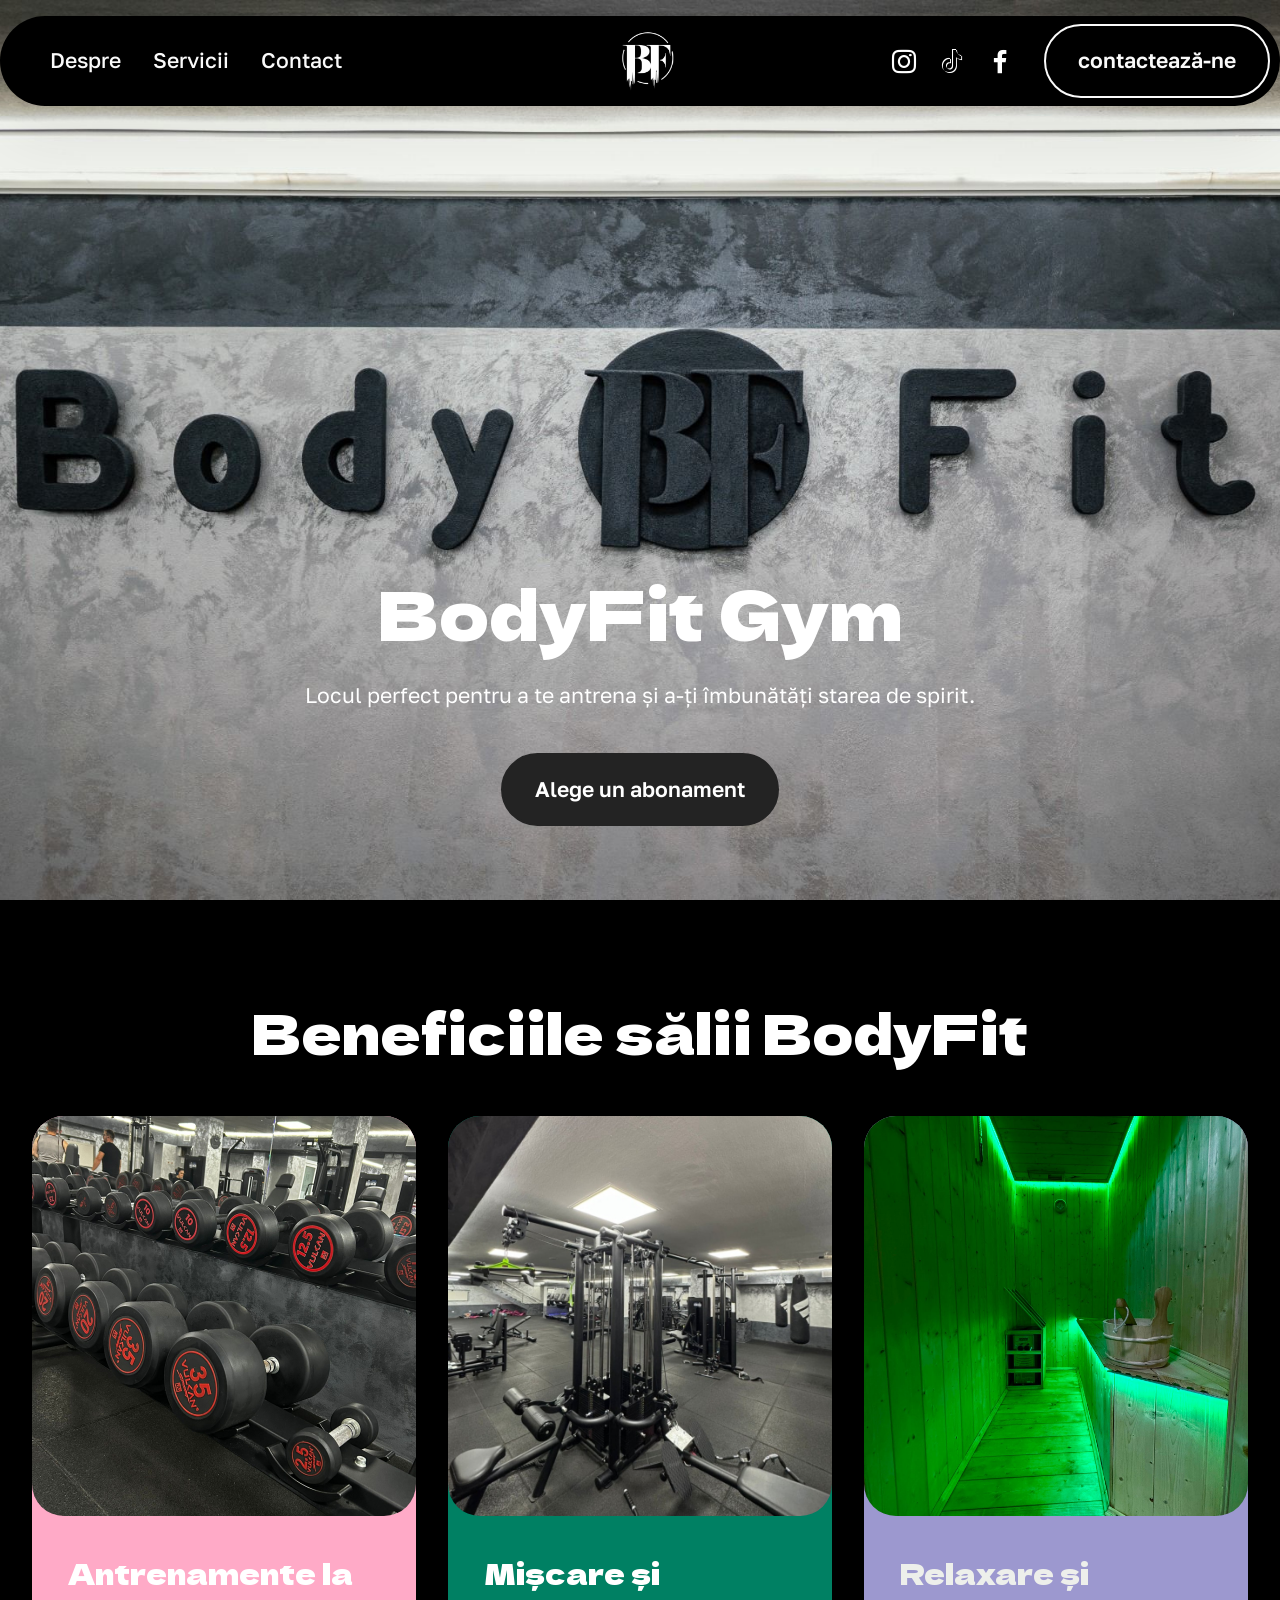
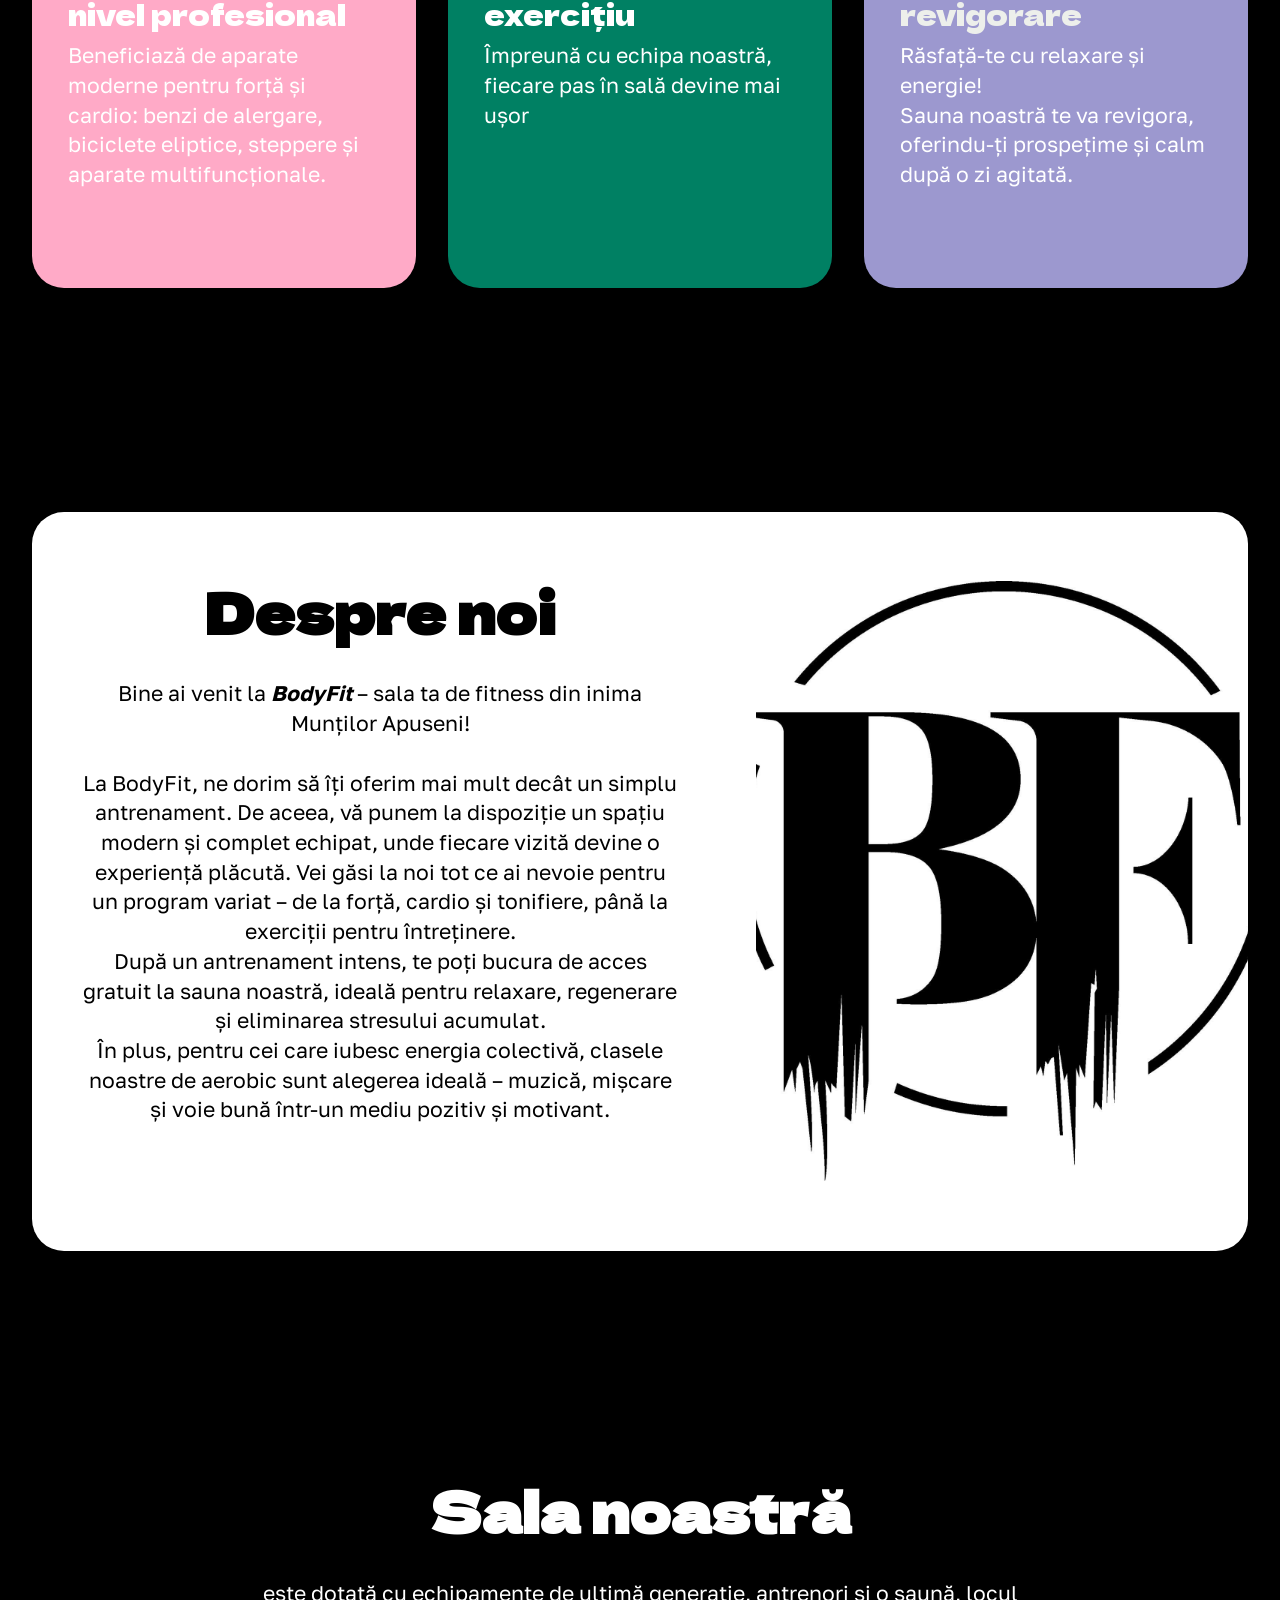
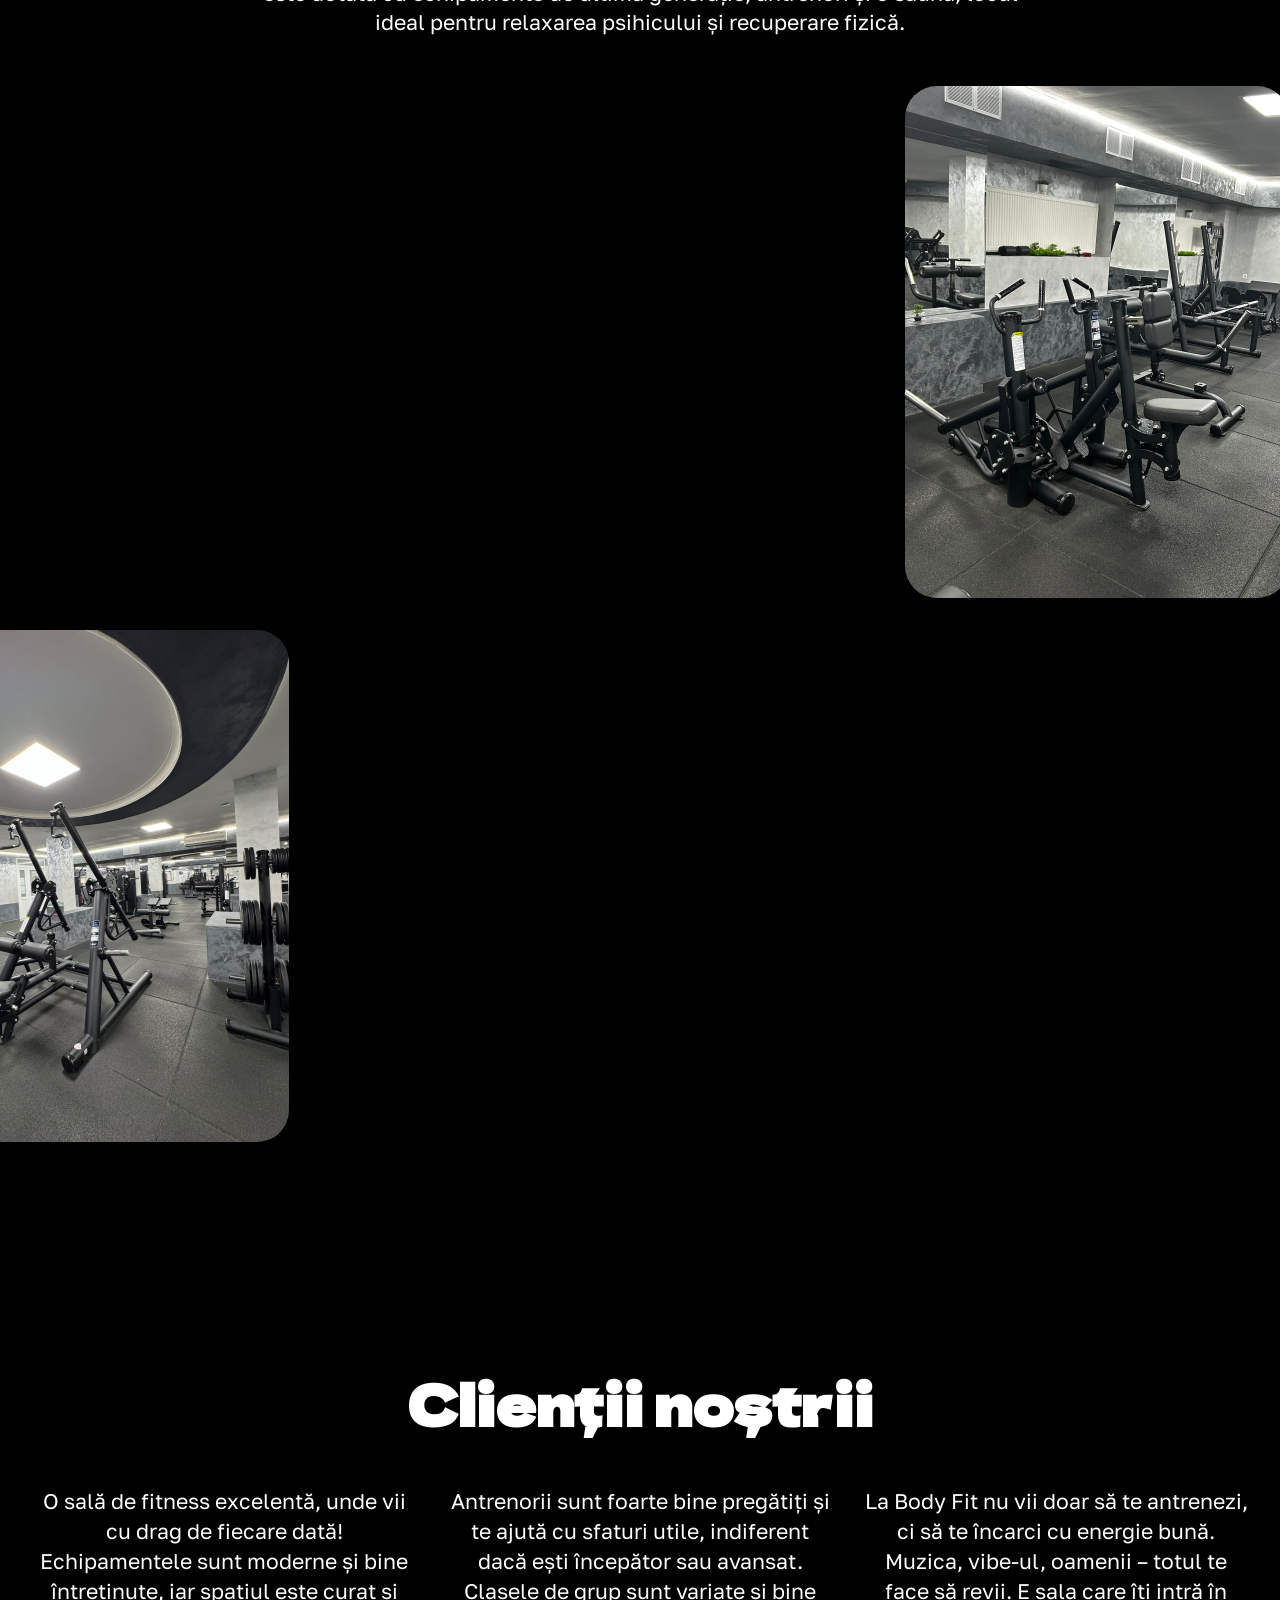
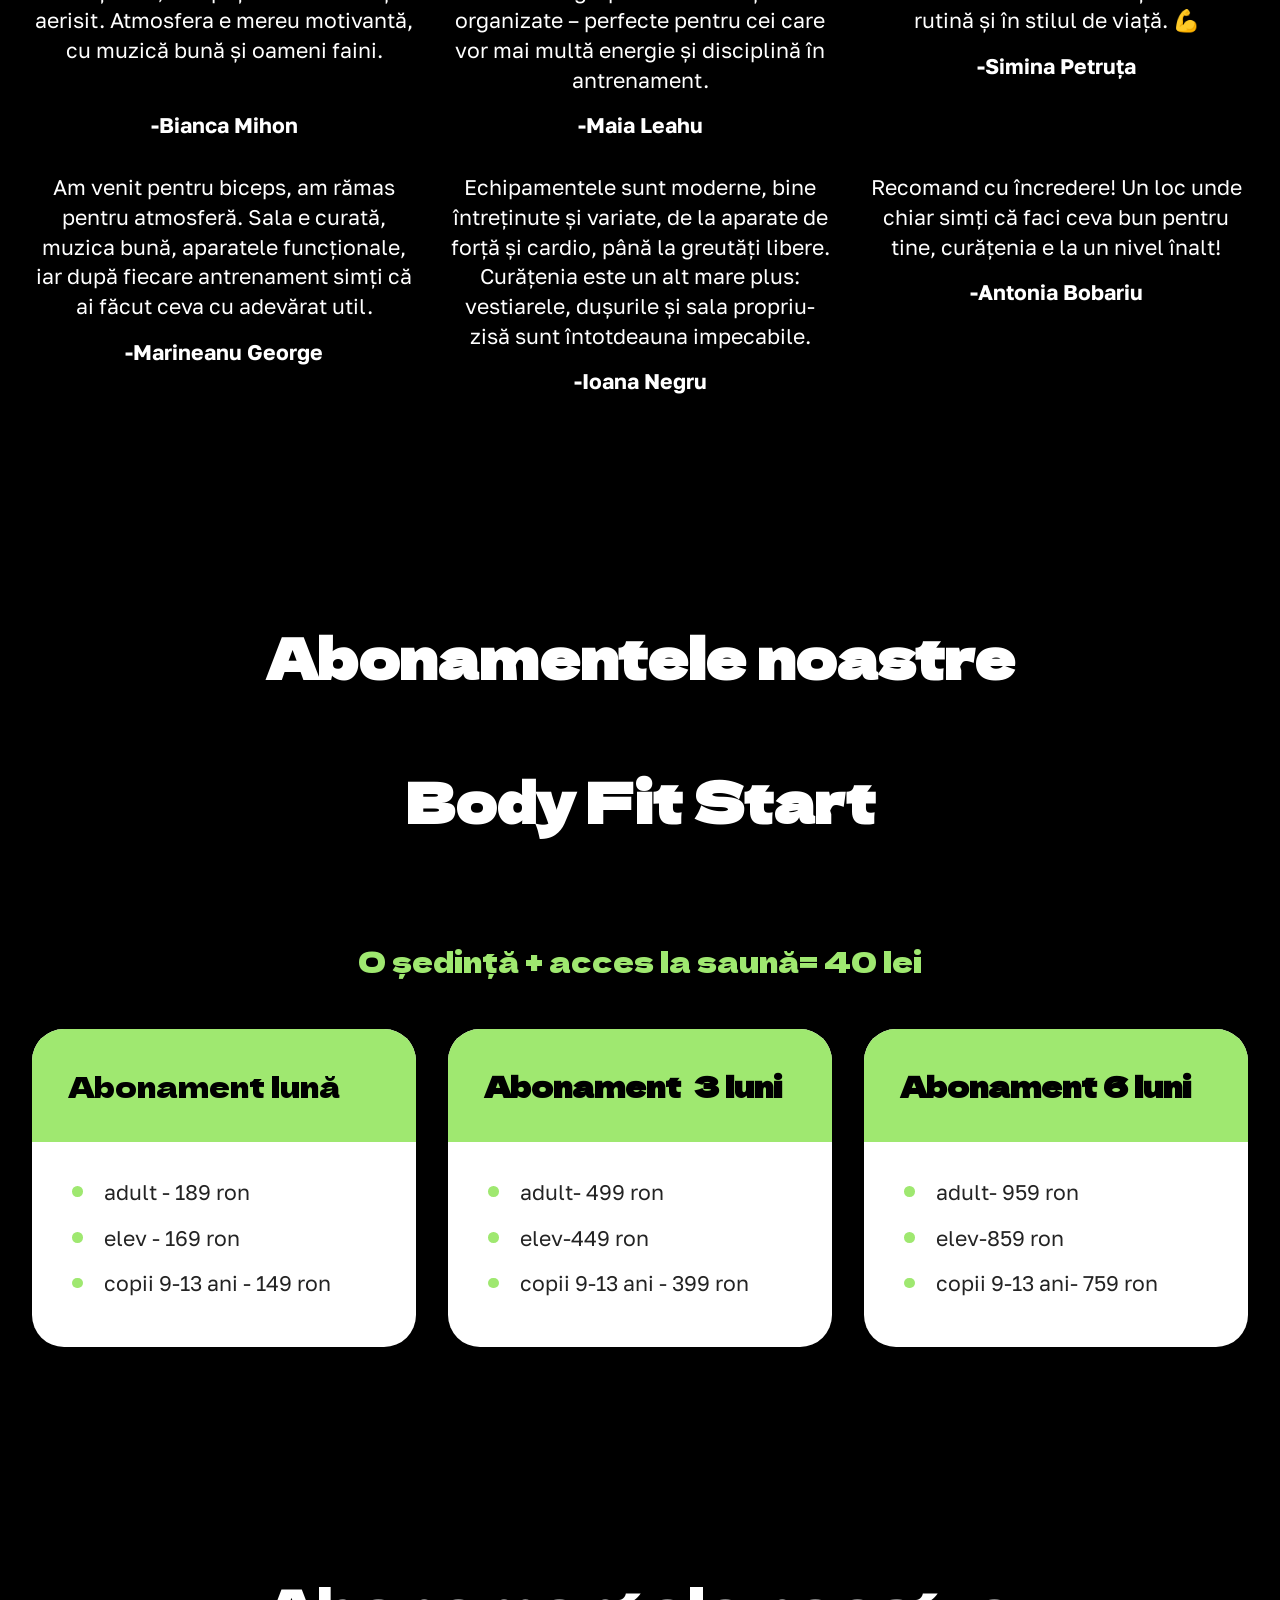
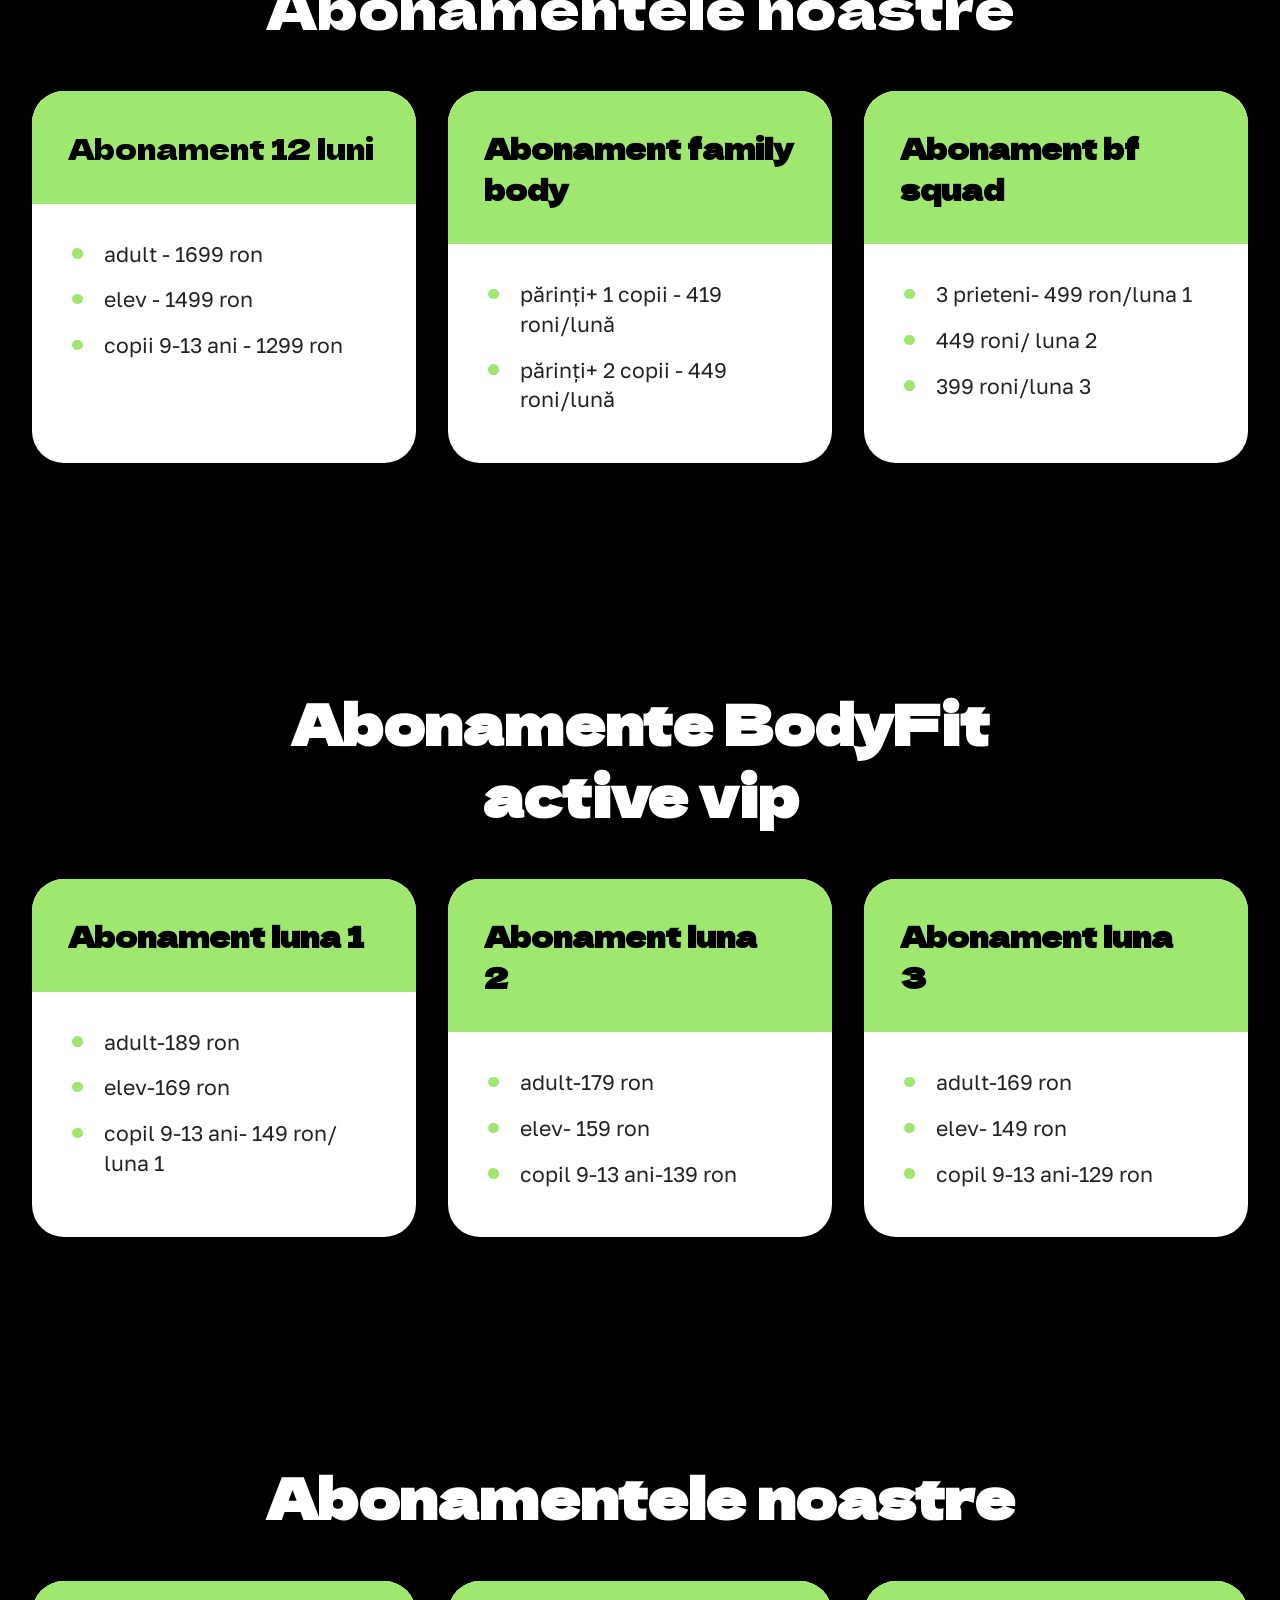
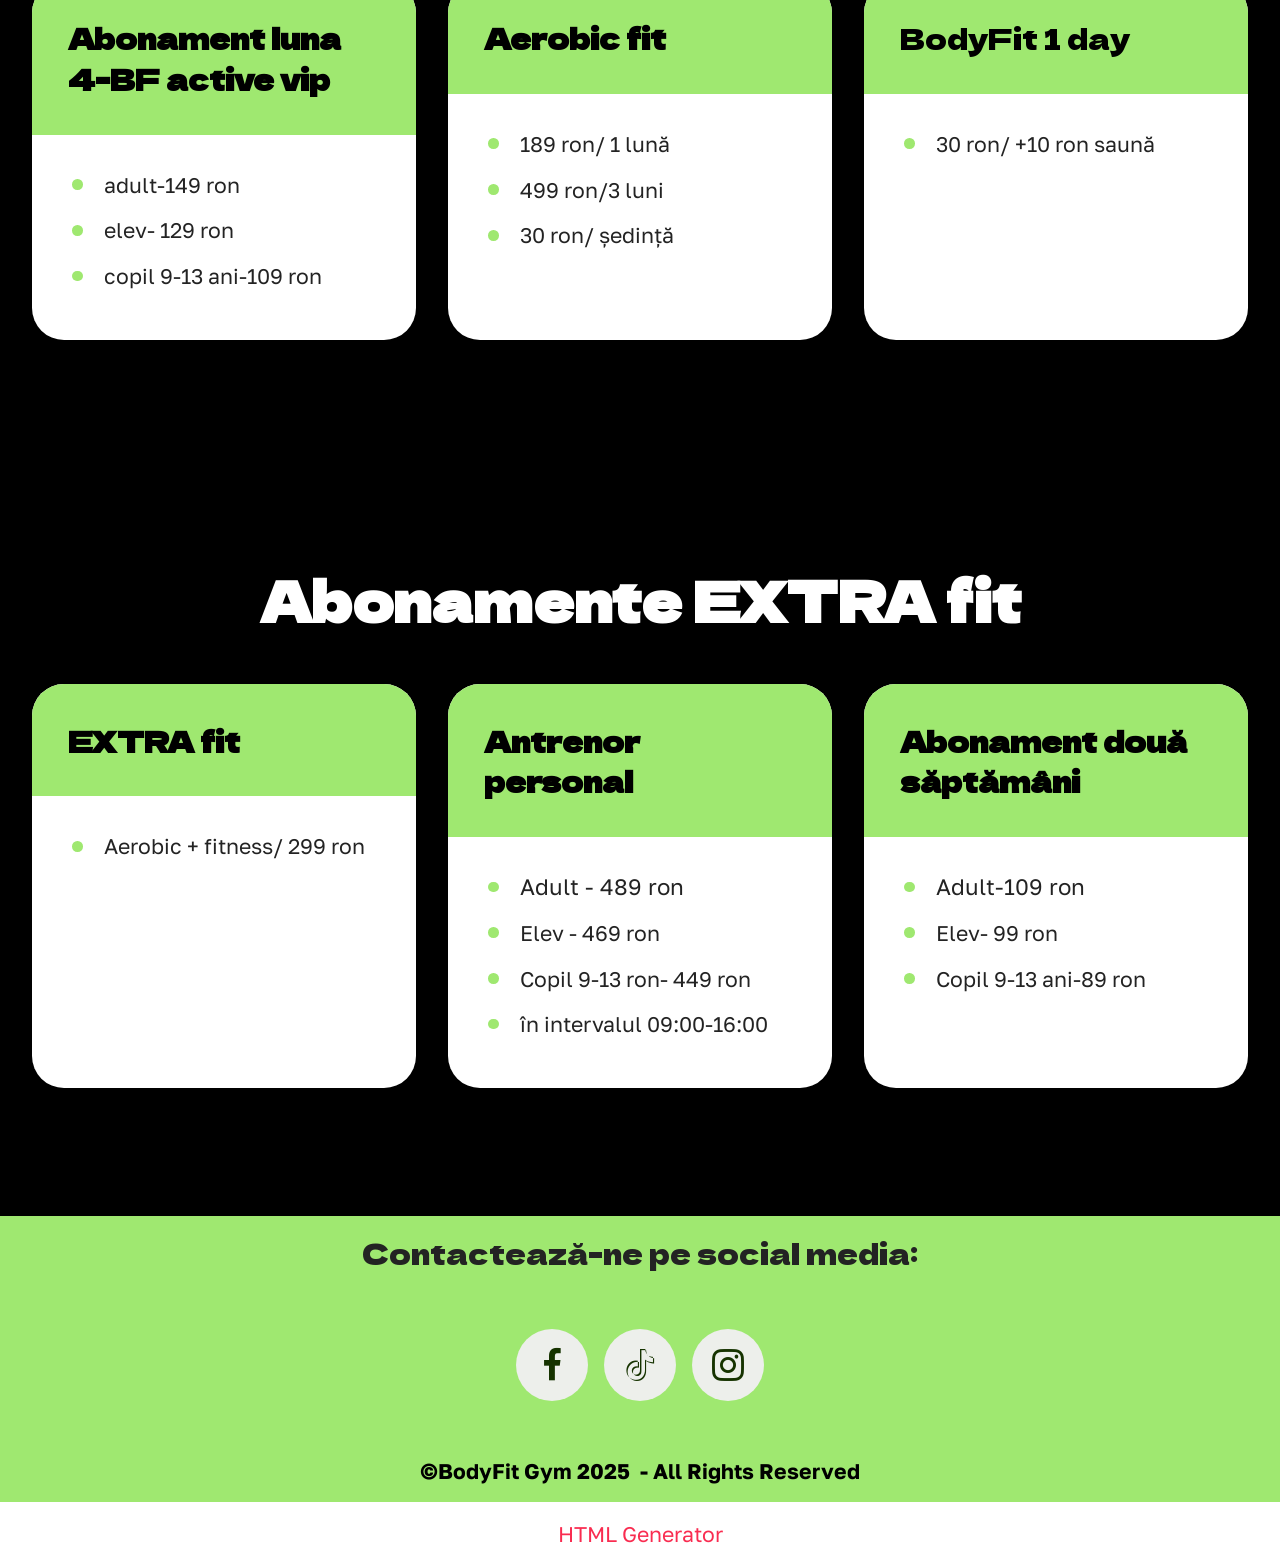
==== commit 23db4076: "Add files via upload" ====
--- a/index.html
+++ b/index.html
@@ -21,7 +21,7 @@
   <noscript><link rel="stylesheet" href="https://fonts.googleapis.com/css?family=Dela+Gothic+One:400&display=swap"></noscript>
   <link rel="preload" href="https://fonts.googleapis.com/css?family=Golos+Text:400,500,600,700,800,900&display=swap" as="style" onload="this.onload=null;this.rel='stylesheet'">
   <noscript><link rel="stylesheet" href="https://fonts.googleapis.com/css?family=Golos+Text:400,500,600,700,800,900&display=swap"></noscript>
-  <link rel="preload" as="style" href="assets/mobirise/css/mbr-additional.css?v=1BremH"><link rel="stylesheet" href="assets/mobirise/css/mbr-additional.css?v=1BremH" type="text/css">
+  <link rel="preload" as="style" href="assets/mobirise/css/mbr-additional.css?v=bm6h35"><link rel="stylesheet" href="assets/mobirise/css/mbr-additional.css?v=bm6h35" type="text/css">
 
   
   
@@ -537,7 +537,7 @@
     <div class="row justify-content-center">
       <div class="col-12 content-head">
         <div class="mbr-section-head mb-5">
-          <h4 class="mbr-section-title mbr-fonts-style align-center mb-0 display-2"><strong>Abonamente </strong><strong>BodyFit active vip</strong></h4>
+          <h4 class="mbr-section-title mbr-fonts-style align-center mb-0 display-2"><strong>Abonamentele noastre</strong></h4>
           
         </div>
       </div>
@@ -548,7 +548,7 @@
       <div class="item features-without-image col-12 col-md-6 col-lg-4 item-mb active">
         <div class="item-wrapper">
           <div class="item-head">
-            <h5 class="item-title mbr-fonts-style mb-0 display-5"><strong>Abonament luna 4</strong></h5>
+            <h5 class="item-title mbr-fonts-style mb-0 display-5"><strong>Abonament luna 4-BF active vip</strong></h5>
             
           </div>
           <div class="item-content">
@@ -645,7 +645,7 @@
             
             <div class="counter-container mbr-text mbr-fonts-style display-7">
               <ul>
-                <li><span style="font-size: 1.4rem;">Adult - 489 ron</span><br></li><li>Elev -369 ron</li><li>Copil 9-13 ron- 449 ron</li><li>în intervalul 09:00-16:00</li>
+                <li><span style="font-size: 1.4rem;">Adult - 489 ron</span><br></li><li>Elev - 469 ron</li><li>Copil 9-13 ron- 449 ron</li><li>în intervalul 09:00-16:00</li>
               </ul>
             </div>
           </div>
@@ -718,7 +718,7 @@
             </div>
         </div>
     </div>
-</section><section class="display-7" style="padding: 0;align-items: center;justify-content: center;flex-wrap: wrap;    align-content: center;display: flex;position: relative;height: 4rem;"><a href="https://mobiri.se/3701371" style="flex: 1 1;height: 4rem;position: absolute;width: 100%;z-index: 1;"><img alt="" style="height: 4rem;" src="[data-uri]"></a><p style="margin: 0;text-align: center;" class="display-7">&#8204;</p><a style="z-index:1" href="https://mobirise.com/drag-drop-website-builder.html">Drag and Drop Website Builder</a></section><script src="assets/bootstrap/js/bootstrap.bundle.min.js"></script>  <script src="assets/parallax/jarallax.js"></script>  <script src="assets/smoothscroll/smooth-scroll.js"></script>  <script src="assets/ytplayer/index.js"></script>  <script src="assets/dropdown/js/navbar-dropdown.js"></script>  <script src="assets/scrollgallery/scroll-gallery.js"></script>  <script src="assets/theme/js/script.js"></script>  
+</section><section class="display-7" style="padding: 0;align-items: center;justify-content: center;flex-wrap: wrap;    align-content: center;display: flex;position: relative;height: 4rem;"><a href="https://mobiri.se/3701371" style="flex: 1 1;height: 4rem;position: absolute;width: 100%;z-index: 1;"><img alt="" style="height: 4rem;" src="[data-uri]"></a><p style="margin: 0;text-align: center;" class="display-7">&#8204;</p><a style="z-index:1" href="https://mobirise.com/html-builder.html">HTML Generator</a></section><script src="assets/bootstrap/js/bootstrap.bundle.min.js"></script>  <script src="assets/parallax/jarallax.js"></script>  <script src="assets/smoothscroll/smooth-scroll.js"></script>  <script src="assets/ytplayer/index.js"></script>  <script src="assets/dropdown/js/navbar-dropdown.js"></script>  <script src="assets/scrollgallery/scroll-gallery.js"></script>  <script src="assets/theme/js/script.js"></script>  
   
   
 </body>
